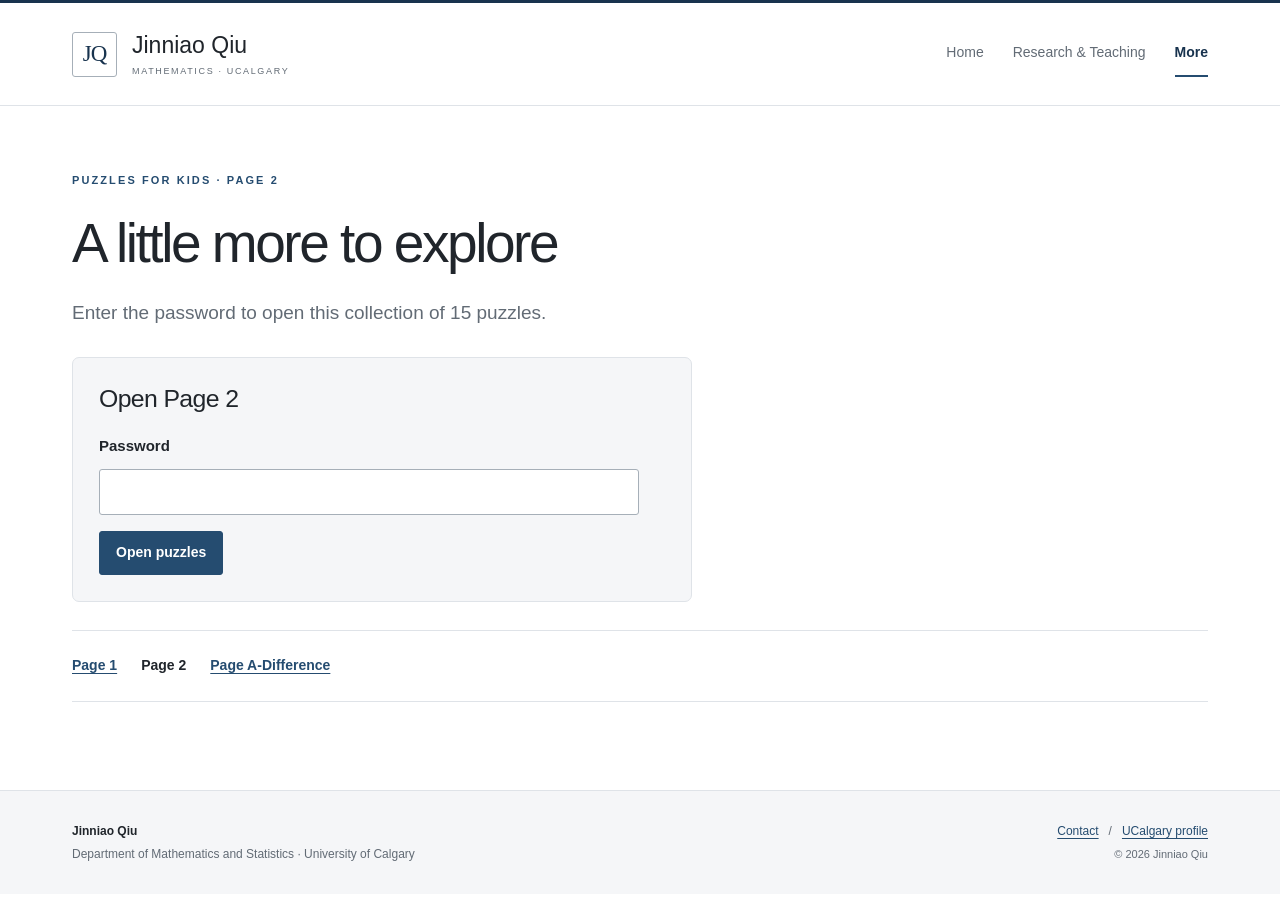
==== puzzles-2.html @ e11f9e31 "Add Page 2 and Page A-Difference" ====
<!DOCTYPE html>
<html lang="en-CA">
<head>
  <meta charset="utf-8">
  <meta name="viewport" content="width=device-width, initial-scale=1">
  <meta name="color-scheme" content="light">
  <meta name="author" content="Jinniao Qiu">
  <meta name="robots" content="noindex, nofollow">
  <meta name="description" content="A password-protected page of Puzzles for Kids.">
  <title>Puzzles for Kids · Page 2 · Jinniao Qiu</title>
  <link rel="icon" href="assets/favicon.svg" type="image/svg+xml">
  <link rel="stylesheet" href="assets/styles.css">
</head>
<body data-page="puzzles-locked">
  <a class="skip-link" href="#main-content">Skip to main content</a>
  <header class="site-header">
    <div class="nav-shell">
      <a class="wordmark" href="index.html" aria-label="Jinniao Qiu, home">
        <span class="monogram" aria-hidden="true">JQ</span>
        <span class="wordmark-text">Jinniao Qiu<small>MATHEMATICS · UCALGARY</small></span>
      </a>
      <button class="menu-toggle" type="button" aria-controls="site-nav" aria-expanded="false" hidden>Menu <span aria-hidden="true">+</span></button>
      <nav id="site-nav" class="site-nav" aria-label="Main navigation">
        <a href="index.html">Home</a>
        <a href="publications.html">Research &amp; Teaching</a>
        <a href="group.html" aria-current="location">More</a>
      </nav>
    </div>
  </header>
  <main id="main-content" class="page-shell content" tabindex="-1">
    <header class="page-heading compact-heading">
      <p class="eyebrow">PUZZLES FOR KIDS · Page 2</p>
      <h1>A little more to explore</h1>
      <p class="page-subtitle">Enter the password to open this collection of 15 puzzles.</p>
    </header>
    <section class="puzzle-lock-panel" aria-labelledby="puzzle-lock-heading">
      <h2 id="puzzle-lock-heading">Open Page 2</h2>
      <form id="puzzle-lock-form" class="puzzle-lock-form" hidden>
        <label for="puzzle-lock-password">Password</label>
        <input id="puzzle-lock-password" name="password" type="password" autocomplete="off" required aria-describedby="puzzle-lock-status" spellcheck="false" autocapitalize="none">
        <button type="submit">Open puzzles</button>
      </form>
      <p id="puzzle-lock-status" class="puzzle-lock-status" role="status" aria-live="polite" aria-atomic="true"></p>
      <noscript><p class="puzzle-lock-notice">JavaScript is needed to unlock this encrypted page. You can read all 15 puzzles on <a href="puzzles.html">Page 1</a> without JavaScript.</p></noscript>
    </section>
    <nav class="puzzle-jump-links puzzle-pagination" aria-label="Puzzle pages">
      <a href="puzzles.html">Page 1</a>
      <span aria-current="page">Page 2</span>
      <a href="puzzles-3.html">Page A-Difference</a>
    </nav>
  </main>
  <footer class="site-footer">
    <div class="footer-shell">
      <p><strong>Jinniao Qiu</strong><br>Department of Mathematics and Statistics · University of Calgary</p>
      <p class="footer-links"><a href="mailto:jinniao.qiu@ucalgary.ca">Contact</a><span aria-hidden="true">/</span><a href="https://profiles.ucalgary.ca/jinniao-qiu">UCalgary profile</a><br><span class="copyright">© 2026 Jinniao Qiu</span></p>
    </div>
  </footer>
  <script id="puzzle-lock-payload" type="application/json">{"version":1,"page":2,"kdf":"PBKDF2-SHA256","iterations":600000,"algorithm":"AES-256-GCM","salt":"Ofj8vfZE0CxnyDIoZTniUA==","iv":"IhXIf/NWMDosRM40","ciphertext":"PQKquOeg5BokxQwNtiiGE4ueKCPQedKrcH8fWUkKXjdzcMgtErSSTnw2kMQGYZMC4nvwJPp5GK+AEf59lv94AdKJlrlly/7KLwynVuDZCq65CyXXcg3IEkqvbmiFRrL+/9zM8oRoyAR5/xLiJJKtS7KwTlCUWFMpKa6QyzGJPAu77TvzL1oTfyK8HexX8OoK/ouB1r3qWfuC07j3puUETOhIEfEs0aZRZi/G9E6gj8C/5kHvDCtvpC5Emv7Cz/6wR2m4Rm71z83cDOx6UknOWsW85U7GAVe3/m4RIVtOwk5egQKsYyLGFSwZc19s8Ay4D46GtcuHIpXoATuvjVcwn/90aNwqokaAb2eaXmns2IhaGALEgwIYS0Q9L11LE1zIEaQe2s8QVOO443Cc7LKxoCoS95nP1Ukjxxl3nwAPDR0a0yNHteBUcanfkmWh2cOm/Uiefg691eTQjZGYU4/+ZnVQmQSiH0xeEoTPZVEBtvjYyKY0h4pkItt5wZr9qYpfx/RNKjiZKgxd/2dR2Imr3UBYwh3D7z6Zood+LQ1vTTsrFSgeZAuhettotBP4s+bQM5Nu54zItDC6JPQVF58Aknsdgd+L1Y4IUR4kMqpYEPbC+x85P82Oq6cOLsrSnd7NjraypvXHHNLM37xu0H3JVr5GKlgjBZOT1RB6WTcGAbq8yVKXf91X5oYCPi+W5k49JK14fCQYsV8a1gDu/baB5FZn97tnnsb50RYZsww4nNictZMzmus67Op7Q7GrlkED8qlRdD8FuJ5UXNh6iPD64q5lJ4DY+/bTajF8HVPOgLI2K3WfT450zq2pNTuGmn+yloVOtBl9dRkpfhfrMmiHgkH+5rWrn4VqEeQkp/N4V6DjzGJAN3U3CQA7lfRylxz7JHLEPQ20b8kCzXLIymJ382vDufnNaLSvKvPsZALveeZoblvNX/kPlPC+/8mNUpetbAUZ9FOX+h+2EmUYZdYKiUg6JHdG81/oDWOH0QXzxS6n1ISam4/PQk0BTYjG+sr9MVNiFWhE3Uh6OtE6W/PEesB+4dISk3mbeSQC5hdVEq81N4sBS6HB8nwoh/wCtW+e6W5W3Sfa6MXsvSr82ggDCT9/A/xnPfHQxdmOPg1eD9plSAGuJ30xKSWrdwEFlzhs3KIjMfOKfM7/nctn3t3vGDeBVQ1r33gdyIJxoyiIwWsijcIin96xhZBDWEDtw1YGYcAFb7nKibvFGKWUxAeByL+d87VU0obhpBNYbpGStQDHs1+oiBFDITU83YEywi5+D7dBB/j5LzHx+2uQT2W/7TnVYCHv6Bw+vlz8qM+QwlowFbAx9PLEweSfrLaM1rIL4DVpIb0TCsSycyvJPQGAQofjoh0SKGHn1ZmTiTw1pnm3OWLAOrzhYmCTm3LsNrOPhhkx2kUpyq9LyyFDP9Qw5a5yP1Gb8HZsUrGd/xin+/NgSZt3oVprpX9sFsbHQ1pbpkrA0b6+zuRyvad+L4cZKBi9Ui/SdDE7GzBllw+D0ZnUMZTbV7SddvulW+09CBrE8f5cUK4Z6dTVQfDhAK3uabbssEA/VUmmeiIRF8RBs6XSc98A5szzl5tRfuqZCnjRmRFO4UpPxlGwyMArX+Q+jx2BPyT8CN+dIBtq4UAqlSmBfqshpEDzWJx4WfNlzpfA+BCDnPUen96SSPNxBGuRQQ+E5ghSgUXnEXtI8TIG0hpR+e003PNduMLIZfQcTbfkbTuq3ur/5prIuvxKH/2ER+/DLEKnxa7KNiHK2mKFiShIPYNXoxy/[base64]/GUNMkB8cgDc6+DFX3d1hdhXhf2Tk9GNNQRt9RhbIZ53AU8ouA+YxybCDk/[base64]/woU8nC/HBHhCKbn0Al/vYcsYUaK3rWEI9kdUJPN+27L4LP+gJr6AiKHnEHE973phzOr4Wnqu3tSfQ200F/SAtQ/q+B0gh/rCtqpmUgdtjJvbyNC02l1Obt8SL6tVEcuA0CR789SZc276fMKsx+bMvPqAroO7b0NLFK32F1p1fBeCgxgpXO89eXVAgdcS6IwLeahcZhGCMmJHn67C/y0V5dwBsQmc1cwFFu55HSsXiH3P6YJbytC5ZDUaj+i/fk3eISXH/YESGcgOmsAySKXeAmzQC7Hxws3LzMus1s/xF71nnxhbp34KN53/9NNuhORAAZwNqXBQvNONRsRURRbLc9J7dg5NTi8XAGsQpKgH/FcYou0sA16DpgPTnLRQ3oYQ4Fb4O1k4O/jiP/[base64]/FKOFEjw8WkMgE+5zxNki2/cS0jglKglI9fqVS7iOPqcGqNxQoBd/f9V5JnylBugYd9LpG5vV4/v1sBptXOn8C+irUdveVE6ry2YHku/gPSJ2HRs1KVToeImFjn7tbRaPoBAXn2ciuNObGcrBjyzRZZ8tvXnv9cXDAK/[base64]/s5U6+U4gPiRq1YQtgIzWTKq4q3VhtkjaIfhDqj2GqsY2/eLmN+81fcYDQlbO2Km/m/ObDQfRamXyR5iIpV7Dm8uEA7R69/03UmrpopAF/aqo3JZrUwhK5fcsQOKZdSRW3cuUXi8hd4ZpE0G+Xjij4xgAXguwpgPeIbL4++wyMCASjrmJ4pM7Rdpk4tmD4vePofTSlZf0TKCjOQN+6cTDtVBdmG2J/yN6N08q/B417v7LR95MQ9Fm1/bUK1pMmmyeKKY2zqxaPKJyHCAQVxP6BmQ7kgUKEnymOHS8AH3J9LalJgR1c7fnLxAClFQFkhqdim+SM0Qxbl2EWBCFWRqbKQpD4N/ytDX9Pid4R6u9vqd5YCXxS2d1hxvHZnqSyxceeyK372rRlnIGTGG+EQjuQ8PdVKi6d2kb4BUaIF54RDYYHZmtRCnM+FpjvmxUpLngpBofFd6487sbdH7v8vKCJLkacb6LgdSRyHlUPBZWuXdNi+F8jl8AnDXGeM0DKE2ed6f5wlp/Nwk1LbipckUIh8JDivnkeK/s4QZtHPfJcmV3Cp2sqojyXdSQKj/Y9vauxClTt4x5GqieP4dYJtXfS1rGQx7PDwAHSXJFyOi1GG8GGyOtUT2doh/4RfDRUPwqQ668wXvdSUrJxwQsSKddBs3Rcbvi9yB2iGrgjMRILZXiamn9883Btu+LfSjc8RQNTrfrhsJFZeWzHu8VU1AuabZXafSnpGkqq6jc9n5vGzEi3wAFkfFF4oZ9alS+Tul9qmSxMXPn3iENLSYZ33vrGMD+qRvBM6NuXoTLPeNT+l1vjX/l7i8JhNxtroh1N5C7XzJR5fSFKaXtgGq1Ls1mW8RrrwQTV5TpTNxxRGGzNoegANHuouyhn3L7zJ4QovEzpokNOjb1Pq70c13XqVU23lP7X6DzDd5+hDK6ysA2cwNuc4/MsuX1PaoaQrhnwWvRtrs5b+FHm5SkUxIuCtnOfT7IlqtuddsIVgk4ufD8ZUhH7ayn+cEwyLLM6ux9GnvILvw/B6CQgcfj9VmfTkkQUd2Psao0T4s53+RMZK1KLoCy7Qg61V4R0wRCIF0w168HF3WvLjg3dZxDsWFYgKOYP8w7GqEcQvTAX3h7x9qx+GdiolmxLB96rZBUOPypPyoSpxgHITMiedrYV7a46/JPHeAkuVSaf4H7fWLeLhnew+D5G3h3kuQLniLVY3SEVH36RwzXFy+fLFUUg0bKXczptKobNU2103aLavU1UFxsaWmQVZZnk7y0gFS+qkxJdsQV93LPNz132cgU6251WbRyZxrst4WOvLDGuWNwBlK120IFtbD2mF/QrNCO3iklJQ3N+DXK6DbmE3WXDU4gWbxrDW3729ApSboTtYaEAf9w2hddgtC/B+gjd2NQerJU6M4LCZRsTatO9lVRyI4mUgs2dCSL8zvqClnVplgH7Hp2w1t9Gb+fcwH6RMk3oDbzSDMJXOch8aWDRYAqyzR0Ut6D2yAZtkFmo+QtJcgS5wqJQuTspHwqojusikZmEMsdcc2fRRwMZ/PSptRWPOIVJ3JNzou5aCMqd7x5S36YQQ/+aIj5mLKqoy25TOEMiPOGQ/g++TEBrZgqKBMNOjsaI/+1/hLNNg53PNJDZqXK9G2/avydKu0H8Hm3gqHuqaLDoCKvDUOJareWTauqGl/TkV+ieqCS3dCjDU0OtBIavkdN5sH9zjpsjfwnOlWOmDCP+DMQBZykCbB2puAzljyCvV/K72+bSfhfZlnXumlJ9cK9ru3yVMthrlrw06zU8j1vNr2dAzp6nM58N3tN+hNnmu47E5M7NAja8QP1X5onyREnNuWjGjXUKE7DYaNb2m+ZHjFouXx23eU7STZUd5ZsEpaInhHcVFL354Uqrv17W/h8AGSB4bTtIgUMXjbL7SEDZ67WoIJFmWfJGhkIx0YMzTLb6V/z0nfr9FKYotfpWz64fHHqzcDVPI/73XP1N5qGZJNx78OpucAqXo0sy+cPooAAWrrGMYbnUBuukNpKWCa9thUX1l1JeuU2L/u8ywF4LEUdX2vvr7VTTVfFjoF+PIb8Qxg9oq+BtZqJzSmScW5J9eXJNKWBpmbPp0pf2zhoMVOzdHePiv55TOfCGRGJn+1/5PmgiVrEZVveM1JHqc45IkYhjz62RZYDd9W1f0fWCza+uD/ebVCrPzhd2xC9oY3ixjQeDs8RVsjKYeHy7HGpWbgIyLJp1QWGJJcgc5rWDHUESIOemRXx1lD2Or1DGkyjVAcwfUoKoyRYo8axkkwOZhUFIHpAaZ+6/gCSTvN32Fb/QG3aEYkr0CHtQMDTkV22EMOo4sdFevO4UjaZboUPhQrZPd49WCJ/lcLoOLbIxvNSC1qnajXjBhJwr+ghEEH7sxHVght3Dk2F6qfndivUWR7iHGfHjjpp3qBsu5+JfBHSECtDz/tomjny4U8DvRvUrC7F0tLGfe0hUATfEFcElkZIO57vFSFXHzcwhJb804O+LgnqDexYddDoiKqExD81xqBNE0/PTyNzszEuJw/4QFbe3ofL9RX5bOGrM8ATh2sJJpWp8kuYhFO0MHNO+ty98p/WftJqgjkTyy0O4d56xyK2WoGczOm/rAobcqy7dhW9KPP8lWQO3eTUGWRPI2wTIYfco3sOZKtQh9EDSpvYNmlUhxIBM8KkcoM7RMIrjmW33BBnnpVgPQRqKO/[base64]/XNj+w8PJXoGYUXI25gMDV7lpKs1AA7SopjIqqpUVtLISOwRNPDfL2xOKWtSL3e8yb5QuSBaM4lDRowFlMEmQYgmVbiEFWKuDPfRHTYDWr3GF94C8562byJ2WBSfNmzA/wpRQ/fOz4ckLrJo1OIWyjM9l0tDrjDZaLNDWoQbDgDCUpzTBVQWmQz7OYP+3WEai+pOtmp0JOhdsUNPtE5d/sI1kDtwHjQRLqOy1H8qi2Rg1d+ND3vCF4osDdSNPh4LT/BmiTzbs7v/WmkOfp5TRaiZa8sd7phkJt1+1Gj3oH4LfVBH1mznyto4HiKfsWCbESvQ6Pefo+3wFx9ZY8m3XQGSzCbKQKwTEKxVH5XIHdtZTMBIdr2Zgp56kf6n9bd/2p+31nIoZYkjGzju+popfboPIdrXRO7Fx5W51MkTE/Xym76g/ij63PfS4kB0WhA/5h6Gt/eujNhKNTscSNVmE3Vmhr9B3c5Z+N0Qqcf8QS/kBzl4UgxXscPbBPe2yIMiPckUpCdwx+SzdmHDnTxPl/7fS2UFgZXS+Gu1TJXhnXQr4XML69IFSQQ865+SpsFIHbbEY4s+lHPW7owvSDGudjdyaIVBag/3JWe0rrwJonMlAmItJf32ZFeDhx3WLNqz0W/kzSQFXbQYheiADdtrHm8TycT6IUyeLzVT7tK6OCYrKD+/SZNNbK1fcWF1jgo5U8TZsDljZjAaTOTlIBW2vzwWgJ5tJpWR9rGKRNoYZFK9wY86xuSsiiJIj9FVWprmmHkMyrzWSnvZ90DKVDzk/v6zZwcDJb5U9FTlNMzSiXQTlxsnOQyUUA1d8W8fuhbMWDeOWjfj8gF9OIDdgV9thxtkgMdpPV5nkNbEu0kUPk4FoK19aZsgZEG2OJhJNVvV4mV5n1eFFCsTc3hoga3ULpETrcHt74dDJ59/6UWqcqDMKOi8ON21IN4hUY2+faNwn32JtUCyHKuTwDt3BMUZhzqgbmkgiKgxHy2FEm+mA02IPtlnuF7wYnVBOLsVWXG9LqzqnAfxmtOFmUiqFkl5++/QjU47JbU6nqdU4UXePtDvhdAFGtnA10UNsWTjvtH2SUb37zmj+XxBcZQlVEHpEakyqaWi76wHFT68qCIdzAYNB7frvz4JzdpmsyjGdl52jHtUNs8l/nrcTNL7Rt6ZphxZQq7b2zVCniUl5qmA305CmN6tsl78I6eerj7E+yqbowXWYrTNVcnVuEp7KQSOzLmJCzMQ2kFznI0srxaPEcjqZu4eEf/Cie+OPAnmvq0HhUYR2H0JAMQhgjOmrIDvGkQ1e5x+oJe3qmR8eGXJHqZwQy4zQu0aondG/y1YwDrg+/VDWNXHZ8kWiLRJndfsmpwJQg9ghZDlwjOEoVUHI04Qkh9ovRc+BKvRK5xqpzwEjqcoXuibc3PczZM+i2YKDdqyXx2fekPAPBWeZQjslh++raqOCWyuBfXB6oG49b9pL0YkW57EmM0YttoMpFu8FV830zfPEzx9KM3OAKgXZzb5VRCmKDF6iOJbr7xpWyFzt/NXCTrAemJKtKDz/d598zmmYWjfQgffkKUoBMqdDwHabDiIZOD5R3Yjm9mYViSdUGHS9PW55/jQAfLpmE7BPjaWA9j0mOJjexhXrB6rjWXQYKrB1tcuKRCDEyyZlpoO9nqYBPyVnmT+rsgZOlBzKf+FRoHAF10Ka70cO6VB1I88Ds9HJZbSSUdn3z8+arWUx5DKTbiNb/rTRZLaWCbdDz3l5qh/7boofyHMdoI/OV0UAw/MgELXJzmuGNFMgi8Jan8OqMKSZSQ0Fytwg/LJCkIDnP3aWRLrMxJAyaVydbpciLVHhvY+Bxaee2y4rH71L4skc4ejLJLZFYPUNb9AHcT1bOESzoUF/[base64]/arDsY896Ez6Z5UHx1l8PltEQUgL8a60QfNjcjIUO/2gHHtjeneaMVe6bMPBS1bDMFIQRlFpcNy9X019oTPkXeG3OGkQhKVfzNkllMZaVrErQ8+eTC1OWMDkkITAg45o0gVie/3KDnxwC0v/QWziTXBqlP+RmFrD57xN3UG5/Q8hBGQ+y7+fTz3ArYnnE4cX5Pl0YgBLL4bwS3WOfsJ9kILAyVGbpyGSoVrdBD6gZRKk7T/VEIXBj3NrHKFJuJsyKbsEhQLjDFrjoNDc2n46liditXVT06iviMCPtAPJIoVfWAkSkhHvzTgR7FzwKUZfaqSGZ6CIJCM2Uomkmot5SZNdRThS4Y/LxUNtiXIkAFECBy5QumT+TTUG9vvWCnKr+p7Ol9paOMFsuqOovM5B6psJEfQ6Cw2m695hRkjheXG//KvKVkA/J+wbxkMLmAh6nTMLpjrOeEa13I+Pm3E4g2L4AA5i1uzVMgzz+GCRRAfW72x+Q3WSoTapNYrMt1pOARvJSVWeirNjQ+oxQ0oGZ4iVHkwXBZoDF+KXaCCVCkNF+9dyNHSUylYnV9NRQPyNFpCKrpE3kihS/05MAe8lssD9QioBIwD44VUmBdo/h3CXvcV9mkB5C3eriXzNii3DoXo5irXPFm8wcR0PJqEg9lzdxBOxx9uvymFoOSjhiw7cj5S5i5w9pksHqx2lgr/4ocRGBGjXgYOH64kuONUpX2muMGZFc6GWAkNsLCebQHQ9tVcLvDGlGw47NQ9Eftna9+Pf9GfVrz8Pltxa54Uevs55Ld7cigTEPg0VN3mefUt1Ouq2j4EMsCNvt7kVVKUkn0lp61zg2ZXqcgBSLXg812REbtovT2NyDfJNtBVDHkWcOezm/mCU8IOIGm5ugzjL9fMAhwbyZ9ZYiWNj/uHy29G+NMaJOWVHQkLBEnpH8jQGVR+OQ9F7zIwyCbzX7W/jJaEssdSQNuXog36DoldZs0UrgAK38gnPZ5eh5LK+++Rx9cNWhnBI2fOHzx2fmdDltMXwTO2yLInJzT39zW7vy0s/T1aUnPYdPXtRx9WY6Wcw5PKAsguvUkcktBqBN9kuuxguz52YCSMEm2TSgJAjJh4eYb4FLjzpoEOiewWU7fZQ4l48+RwXf6nMf22w/kmwcNOgzAz866/TMFehvpmTHDLwTNxSoNSdmVuTdVdqcHkQmTnlTaI8FxDBa6rqTeMR0ckjyrqgg4zTDdRRVGyHHICGUSZbVmZicw79TKO7AeoStCrcpneLKEmFfgeWqz0M26IUi/Z7ccB01d+haVkfP/7hO5wtkR1D0Yw+WDBTTk0gemAkqIP9IC6SJX6DV+Qyov7iNT+HtR/6/MUBZYjy97c8nulzCx6mkUgwdpGg56rbbYnKIt9bqK8JgrANfc0pC+iYyWAhGTSSTcIewlNGnTke+9AmDFGbvVnryO904bH7MwrYGv9xH9+ZPHkF0hAWs2GCmfE859KBnBX7zmfWaR5W00hu1kD+O2cbL4qr/7giRcbBakqDhaNfFXVZEI+h2EhqhxJJhP7hUsy2mOHPPuVnwzxQc0zODcWLpBK6omiQs+27nBeoHuFSwUWvdVpBL56QdO+DO8EKIcBaQ0+hYCMq5Bigwa3QyUxldW526t6vYJ1Q5Op+BKZax51FGJGlLQQdHioniAtW2Md07o0e9a2R3nffKSt2w/K75k7mUCkNuxXCu4L2P0AEn2KpamY9+F1tAKJI3dI0hAft2oaN41z22JAgctkGsTEROA6wKaye7qNhGnLN87RxNPB9DtqH9Nl1VzoMpIUyLtmrxvKbnaf8Ug8LBXMtid6T8n2Ngia02kGSpso1ctlTSZND2PMlc2B6al2rxjs1MddGJbBNeDIAZMM/QagzgePBTiU10vSMwe7bRzQ6AqwU2Gt6pZDxoo6UKP68ZY9G1Jt8q2zUlawTPrW/7huR13g4GEZ2BQXGBvK29TE16lvpYCQzBSxq3q87zWmSTgzj4buMVi49XTJA4mc0it1VPycUDx3hNkWZhHQl7NxvaVSHuw8UY1PG5r+qgaLefXnVo21YYG5kmU8EFPkKNTMQGAbXNfOUVuiq9QL2h2ExUdQCMi6EPFPgjuCj1/[base64]/+HUVG8vdVhqj+ly1esxgUY8bzk0c+l+0k9aTx44aKJK9GNIfl0TGquoLSiSaN47ynkK2X4gx3akD8SklhR0Rj5oU7hanIPWZJsFMYGmdgA7mJQtshEma4kJjsHsP+B+LbDouNZSZVBV73OgzvCNUYBfkgsUBre8YEteLmL/4ON1QoZzn6LwcGTedh8oc3t4ExvbTcH0BfD6jffqDQ3mcFUETAAWxKWke3HqXlRRD2lceDvZ1R8ZdJK8cMD5tQBxW/8gPn6rjrNPnl+AqOLdvutdFdcZKgKNZtrrCJXHl+CG0ckX0ssH3QysRhK2zMDkPAOIxhKx4ksjtg6Gu3G6UXIAIdWVvlKUnS4/lg9Sc/wCG3G2PYeVEudRWgHb4NsTws/FWzqjOQMGjjih1jw2OVyjxFrv3ktgppNXKRPAhiVnrjIdgg5a3jz+3cj+DDrYdM7ZUfQzPxKoRbAcILgVAU30zK2qOBpB/9Ai/4CXRPaSJEph/HuBoycpSEdBuIfyIwHkyl/qZ13lcWCPAR6i0O2y7Qe69kMrMGvz/GtFTCKNpBLy1Mqvv2u5BkGJTC8YXsukiAOr+Yt8ITiFlVM5F1yRItGsj91dC6FLr/LutWInwFxQhFYrKSxJT4a0oQxTF8LysnFuQ/LAsZ2Nm0xyevYCGRnIucnfmhVuRv3Eepd+2GoMQPDeib6ScmBEX2rcOuQUl1PL7w759+43zKLS+XjHesOqgS6VndmBw8pQNaPc/cM+xxat7O4GyF/dhN52GiuHns8A6cxTdRiDSQoayIW/hoLYAWvMj/zlPfiSODXpVF9do/FY9K9CJevGwS/V3g/8cuTewaK6iWHU51c/KQN93gbqm+HhCzwHttJ0F/KDEvhIm4g8QNi+0/ry4cXrGOjPEDoPNhPBT89nLcScQTR2i7Ic1cmAZbb3Reb9AYNgbAqcKJeDEy+Ao7pgU/NjBWVLzpUYf0/kP1opM7tFQdMPSJF/YQkVhCsnMqBk/cpjH08PNKkAGmJjMr5kvjcHUkW0AaQnpcEunQCGR0916RLYBuOITRF+9CAII6RbhPFushIu900YJVootR5OCIzg6xV9PN2mVmW/B0J9t7iW/+6StWLqLPY4HdjhMRD2ABUVPty+1Ubc+MRpZZuqQstlVD/4/xSWUTDYl+190cTzyc1XPm0DL92sBy1cdOOjC3YSBnr3PVGtS5+yMlsMsgCb9pVZN9jBaAJ/w7sghJE7SuNHDGqhPWMbYMxwvKQdpwYA2oty2665PdAABgmPNZAG2UmsEiYzzL+TEXyzdNo+G+RxebiMNsRdMr7+YiGqa8MxnMvsApTuKU4AhDIuHpgTXUXdbCh0IbAKp+YKRFMUonoJq0n9XW/TjLKTNHIVX23o2CYcAwhHemcIwrTQzlWsXAie3EsPu/3qclhYKeX3fzoVpVfQiBJ+gRV07Ln50HYkAgVkD740d8glNyEssgDG6ZME6x5pKhzhU6duwpwAv4FpYGVpNs5No3xkKxe8GcCsrkRnxfWrGr33Rxwp2pullD5JQeMKXNPWiRkkF5265WR/x/G6+kMhs0PGoFJc8LNpAgfQghwqgLNmZZBFc6AMrSQH/A16b86Y2aJldEUpuoOTg8GZ27iSoLsowu5z8e2hejr/ow8IE1btB7oQiK/kRqTCxguSLjQeladKq4cqA2HvDYDcaBKE0Ep0XJNuPYfToOX8UEj8bURjyAuaPMOA+SirGLpdb6hRPsKIXd9XOPV2JNejsHJZx/iaZ/qlNIWT7aToSMGuQeR+KMP7/oVHfOqIy/GgR65EDJ2OycDsGMXQ0RhRjLAFXeQyVXEAiUg+d+DDsOMexIZjzK91Oxa80w2qSEVLYBuLRIqBtUBSVLFQEnsc2bnvtDBUJDn97RxEAtIX6RIq+KnJrXhSNMKhZhUU5eH+aSPmYrMc8eONH1y5Wx2xBnnNEgl/gnZAu1aKRmxm7DoWUzLUFoEPwK/3qD8ciUAJLp6aFEnJjvT7TmzjaSLdwBhxRILFeaDKDHEg+yrH9jaqbn9/nvnFUWvW35VxUGG/YDmGJ7dRs7nrfKqYVb6m/ijEPVH7ZeaPUnG94AZZpxmvVimi1w5L6YsZ0wUSeksW7FjfKHzmmDgeXseFw6rwxfQE8me0BBFWc/KOlxXtvxA01tJo9dmEIErVKwuy2PNb1fOR+IHHSORinYPivcibTi0cFC7+OorPNTUTHQZhjHJ9Fd1EY97JRDRKh6BK5VerZGI2pb15KrP9PMHB/7JdLYYodl6N9YFPNB/8EMNy//wCMZSDA58bFXF7m5uezUqXJye1aJQR6I9xZX2me+R4PRXhX3HF3VI+PBXf/ajwlSBpc2/uTzYB6wJTR4oIaYdgxMcBpCNbOs9f4A4rbwV3MP7CXLS6cuwBu4F46zy291J6Gna9XUskcepkuyJlXsyAvabsYwOjbGe7EaJSdkWp066CAJg3j82msq+RRixoyKENcP4i3RtvlE3S09JpqxYhPvwE8dL8pkb2r/ixCljtBa5Lh/IeIpgegSZuSneS4gj2+egzw8DNBdRPDf+jP9rZZGZCCdipYJ3DfMV3NtaiWJP++GwDHBskBB+fpiqKQcFHJ/keqOhvSIeITiTPdN9hBxkqPYmcTTKDv8W0s9ayj9pLLkyltjKEpO9Tvg2sxVoviBjKgqk7EmPUGNVdGUpHbGDzsf5ErMbodxDBYooFXmntwi70iX0GRA3BtMwtaTc83zBl1r2xwN/bZ2dbkuqPxBOUA7bcVf0EWYEQZp3U7FD2XLgBSVY+Cxd1VkBxD/rpRNrrl8G0xgyCFpJ9ACgZElOqhm6RGcziGOj+iKURXsXdvZhNnPZwMhRsHTqMYnf0TwV7+brVHKCwcMo5bGnRXz6q4cfDqQ81kvLAx++miPnxr88yyw/V41RZTVLKBpO/5Ghkkuv6PfENAmNatXZKJkrC1MbP/eiNwoxTOd816UNmXQWgMYdIMX9G9i8gtdgVYjvbgsgFptV4Nki3NhyNye48Hi6xJet7UIvUHx7DGK/t9YrO3+3lRieN4gAUnkI6wCgiJJ1qbSIgOpYW9lUtE7enDognUS9I9NzUB7YuGwOzfj2dEZTiP+YVXSPmk+RXbumppTojEneBZI6ralyHtaKQ3q60/NOsFOSOtMiSlQfDq5jE3L7NyCUchEjN//+i337havUHwsFhMKPGsbofYgcqNuiKnYkMPWQot3/8IrSwZA570ec3hFLxyLURxGfUEaYdn71dqQO6Vi+BBxtihu6GNPqOlYfFBXaLFk5d7RLgJWtTLxAjyLQ2IJzun0QgeCrwt2rnOy1FMAK6kdyXSwINGQWH1cx/EY7+3z3et4QC+qT+0mkqe50hv6TqtHW4UxXp5pdgaU5CO9x76avbfnyQiGjooRcvIlLa4aTAJLXoL5w6exVI07KOtZXPJ2PCFAZBamPwlTYg7i8jFMsj6LS0nW+ijZ0zCI1qj5mOyGZvr8WjF/ifsYUj88WhCwuJflNFtqaCxiKGMz+QIGb78uXDFcj45Tadxwe8GUTSo5+4FpNgfg7WiMeI8APQKgmP7ABK6RF6w7hCBzTxnXPMUuKGOA2pK+I5fn/Ir9rnvvPUAhrAD5bght9XVH0K9/[base64]/vimBFO/j1BxdY4fkBKWq0W4CNd5BXcX1PB2t7v8046Fvu5JWUIVU9L2XIEWNvZAc9ey7fpNKGo/1V1uCRi+4REmr45vedizyn1oLx0KXO51JaljWC6XsUMop/+r+G61RKFK6z76Ak8aCHI/eK0j5JqyibMjvUnMOErK3UciUWtEjSORbspJtvDNgX+DZVYNj5yg9UXYoA9uuYKs+ZkglwMwnvjMsUILJ0xkxhwWaXlWsiuXYVeISGDbDubmMqf/hTuUAhH45nrW2Dh9E6BdZ+3a0WrhT+ihfIT0NxKkHzvmWthbzEv4vJxV+5aqrY/ZKC6pB81Ub2TChuWgS+DDuJNVsxm9ekeDMjnJCgsy5gvaCXC2FUjHeMUZ2HePLkitW12yZt3KuNWY2T6Szm7dLFAlE11zqc9kEwFuqXvDoI5PQqnFHkSxeks9iT8JSndyq6NShF0Fqh50U1cGwoT6MnKikrvjR2HIKbqgZZAQEJea6TPgSiqiG/LjQb9EcYmB3am7djX1wz+TKIEDZvAi8DePZtpVC4brUp6j5R6DVtwY/4Lx1tGPr/rjxg0wF/EOrFAT/[base64]/+SI/Vvj9b25FFCx8bEH7Pc+cv6i5B8rCTAPF4nqwj2ZN3YlOmfUfkz4H5fhTt79ih1uShHxZ8ktFGp/OFEQoZIKAnL8hl7C/5mrVWMThITRpeH+OOYo7JisV130gig8rY61oanpn6jhJ4hQes6dvbxkGTG8/A2IolLuPMf5CTndmfHdrBYgIsH5YsmMUTRxOUb1Bdk7ehfHVztjy3/F+CfEW8iVypoQprmXo/LTz/GpKppL+0JIRChnjVz5lSR5b3+BlA7/r0oOHFGZAlHTfqorSx6uosKqzQ3fdBmpLFf6MrqiF4705zcjclWicSdKR/cD2rYbmnhrV8TtIA4ra0H8knUuwTkx/MIGhH5G1UD/S5wSLQiRKlFBrqMgRHPL1Vj94UFo7nN2LFf/OshWRr5E3ux1cohQ9jBFbM0sAa5FCUuOn8gAiNkj76AESDaX+SVeU86fM3klb4h/TzMTIDjwnkWDzSuzJgMKGE8UPRlcHx6V5nMjkC45tho0zy7Zkunh9w0vcYkWXp0RWzHOLka8gzeTFEmYHkhkhbFhnASyC1wgLBChodwrG9gHil7McHdq8T2UZc7zGcEOrxAOJj2QUNW42tI+4Vej47x5uC8HER09ZFpF8QNsB9p1hcGRVvY9CfATmmskmF7/mW/ZaDKjC4giuutmSIarMnAYWtdMv4JYPe8NdA6cLblaKpD20ASBD3Hmbx8yYaFRLl8ya648lj9NqycMJ9WShSAaabc3X0lDZ0GoXr33+0x/OkcxDuIOFWyQri+8NBhf1DthSD+EnFQN/EsUXKdNy9FbTz2eKySOsOd2zsRRIfdfArZ7XfcPOzEO4W/R4AY/uMfLTtQc7pxzCjWux6OM5d8G3z6ruD7oSGqUWUdM9IRKlul4m1nTg94frCmS23/KZDd3UgA0F2/ioNVOx5ERRxvhX/22WsLS3aBybJs/34OAOZp9AlsFjHXLEjRklEHiVwwec8MQSMdMIyvnOmxlmsr0Kf1pV1adutKVWP+3U4XhahyqyJvyLtWbBX1Jgxz6lezMcK3EvcxLwxANZO1gFj4w4ewCm03NkhqDDyrH01JIi0QL9VqyNjWonrdmOi4XzHYw45ws5/s7n6+Lky11480jpK+Jxku2S29KZCbMkoCNylp52uAodrTuGyYCu8RK07psL/AjmEzSTW8WJc+zifPpC7X2y8UlyvA9QZvRUcvVzlejU1JIgd8ruYcVpw6xLz9Y6IeRWenMVJcbKysP+4EJ4D+EbQsZ24gG2+RD1BY7D8HK/yNcoOLE0mKqfyReYvFi13h31jsG655V7KY0YuwntIzYDoKFiNhWfFEQ2QHaGm6AkPpAFH3yoQIokLLWOZ/rF1YURF8Oks6n4s9hmFQGeGuRnj8NjvN+BZ6xuQoiWK+voMHUotQ3iL7OKiYVGduAZkAXizwOvCC+99d95XOWTMzMMDYEpD5ITdbBqjuS51oAbtRpS56yx0hosErOi67dJyZw6/i+U5RFh0LYtkv5HMu3HMiMxXVgjTh9rYI9HZsWdnUzKYz2UsacRXH6xuN1+Qe5aJvzVDbkOtYz4uKjYOBzNPoxDwFICcfMw1n8noxkeNRRr/[base64]/d4IMnnZ1BxB9voqeQFHlxyes6HLKFeh6RqZZieT7323T8pGwLU/pH6ncwL7A63kyeXgVOLGBdSTgHRZEQhcI8k3RMc+UXmxlsjFygjWPoCCezoEdadManr1vk1+rzXmQ69XeGFDXXvYU55MFYQ1q5YMYVuKsIjLEcWjHJunNYuQ26f8E/J3kjez7jYHAkYPLwXj4EouNo73HBLQg0iJD7dMXvFryKLvm4Q2HEdaCoqBuUdn8QagELy3K1G4XAwCTk5Zs2NGYG2wi3wDi88F4u0khz+1F984ydqVkI8YWC98twmADNIYjV/ctfuMRHh/Bdl4frdvybRDfiSpcU64oBQij0rkAv7lGPOUrMqgMrOFSflcCoPA2tNrS8Az7RExHF52k5wMAzoCAVmXPWfAdRIY7SOweMhtreuNZxKaSiX8vbBAW9N0Si1DPjTnKSJsnbDBmdVDyKSoqaoz6EqUHkWhNqvHun/ljrs/1K41TjROLqJEdBlZ/uCZDvjcXtZP8qMpVu6gEm0ne+OVe2evq74c9mO2LcwwbYlHuXAoiah+Hs5ersgFCBCLTEupLIo7/1KS42BXuJsA5fstNs4wI/AHihxC1bxZNcZIJadMdDEYcJIyqZdm8RaATCGW6AVJSiqa+jU3mrFkKIuQEh1+hrDwthynKs/a+6FqL2svoLiOPPtc4UqL816b932XCpjmnAj0KPI6+L20pza1pKkR3lI4hd7tLNOiorfyEegN4esNhOAbdoaqi5LSPJ76Dq89Zs7l4G77p2to2W0ak/uvZVY07LCDtpnWUCFx8tXBSAV4cSbBSExt1KUuq1YVPnb8taOvFzzS/[base64]/Mg8hKqdRUiLH+NOzU7STOUFlnhNxJeYJDqo6QyRGZ5b6lmuwrIzT3vTVm22Ia5CjYB8Dd5XMqMIKc6mmFMvpMXYSRQMnwvZqHImPegTN+UFrabUAqh4Th383jmB9PgdusN4wvVRN194o0IzcqQJpInXKCe2hjx4fDm4T+L/JcfUpZoNxJnVMTw7qhMaREhD2/WZ/FT5pzHUnOM9gIqw0roPLJsehw2kwpUROId9bPCLB7zYODI+V9csRCi6XH9nfRHtvCJqZHCnyUGpEzSOR7eQs/qSb+qe1Id1ihTMhIBUvRyWQiS0RGD7tXzIcC6Tr0zZWb1dNL383w+vlfIcuMXb8pd4juw4meFBEscKBu5Hl76NQe0H/Ir7rqHkKz0hEyxXOCuF7l1S7eADNz4yvfxr8WmQrxppa7z8agA9/pXiWS/xNkSVWFzuOIQtYvmj0UFU4Z9lL4tiz7sEhVvwU29Pb4gh754nfubYCPKCVYyBXP/p5e3SlWU4k3kuWPn8vaZa3AI1i8dqb+DPJ/[base64]/P81+lxAdKhWlOJXGL+0i/hkPGfxgWEfSmvCGT2KNn9Q6I7qyeSGKd7DgG/kTHbIIgshrBavPzg5whv1L0tiFtP1vCIQJwCVMomH5pmQQD2z0hViz1J5yRiZYSypkF9UU42mYJCvrfBflPanzCTAvnor/pRA8CFxfVUR2xQYTHXKjc4TdT/IUfBk64G5dOep3Z0XgWKkwwbbV2Z3NdM7/HviLc98Ozb9CgeAY6S7Z5qGJAr0qsilHdHuwmFru3Nwexd9vjG3pkxwKJz/1ILPl06R2vBxSczQQaxcOgL1nIfB/Zj2y4NpEohrnMZquA6ADtup6re+JVP2rP1J/n8XHBqVgXvbxS2W574oYhnnC3/NH57NElupj3CNCdGZYzTIbcvugZWxJApLFyC7Zd95h+K784wGYMReB3vLmnVq3585WBhinZFvZgDBi1gqjS1C+hnWhyU+NPIPJFggttnso5PGJk7umav/YnksVlUFJMYia/C3hBItBYVOFwIN69JBdo3kQn2hR5G7mdguVi//ynoPu9oGOSUlU+/jXLwoQ7E6PU9EVOWft/wSsHvqQIuRza7o7l/MkxGp4/4/P+10V3IzDT9dF/gfnjFGjv6lRdf67yp/NM2+MlNwCdLF7zbg3mYA5/vDqkQj3ZLQ6USCw0m36AiHqP+QTowCy4fzVDIPChEnB6DsmYap0mVMXdi+cBQKFwclS/Q+oW+QpzO0AxwQOFNlhIIDL4Hn9lrDefOCiBf4027yBiK/njUKCAcGD3sFHOBPvU2cI02QYKzxBsXTA6uvwrJyAVaU0NrfKelOTwaXDka6B00X7GDKXCoHVo0RY+P4/akSf5V4dEwpJ+0Jqn+V8HAVGjjaN0R4FnHkla1G7kjvx8XCcFw+/H9bV2wepf/ijsa4kNi7C8D5gd/[base64]/FwGc6H14pnX8Grh7o/FchRiH+/gmBlvDiKl0NElOlt+/ZT8IoRaV+o8/ey/aPeuDrSP1KlcdnkiGbpZvhwEeWRseeqhnTaKSW0Ua+E8vfzPK893AuGFrHvMN1vtggdAyjCABuJ6bChjDc9sR95QGSdHPgTjGPKh5etV9l3gVABtzhWeNz/cZxXmYcXSs7uA0TnmKDri8S/LTTXgQYoQyXlhfL7QEMClVqV8qNMhU1EcDzVeAZFJm1xVIFB968q8HScI/DBf9QRQBz/j8NoMmn0K1sfkZJadD/nuTUwVsz8g6G0vfC8aWVqp8yTXfziy8PQ8+vkv0jm4LEuD6CioE6K/30kNpTRylU/enJmLdcz3W5K6xxaX5yhg2Y1LT1VF9A3fsESWckpX6ROnJfwYfpcxv3/u7Qqv0g57NzOMmBFpUl8PwHmcrHk4irCUMbvISs/UXKdzqIem/8u7eWD3bfxlaS4dWBKqLUi1WTifuhCuutAAJz51cQxL3TttgdJ42ptOYHKNf/6aiKnv/[base64]/OZS+wknrMVVi7vXup6jsg+pCFBghZSaDvs6m1sy/3iUtBKzcZrX7DRuC7QCLVLsj5k+ElQaohBMKWWoFCi675WD57iTMQl2Zhypme2a6hodc6YDHkYdovqb8XT0YxY88/vXEFB3Unk6RJ3+MHr0oGKC0s26HaAbJbzZtL67kvc/7ZI6RxKDaDzlXEp4nSfvA2lQxOcmOfAFh/vJ9MhqdCDFOq2q1Bq6TyrgaFh70fYnJ6hThkdPFmSxzJLuzIUZIpdFQt3zb0dMQU8fVN77VIEROYSmDDpj6R+nyDBVvj/2/eXc3HHidBEMdYJZPRPqzFxfAlia36EEz4Q3Je7Gewc/ndyVa3eJH1WLWlHLaLXAAMF0pJu/NfiHaoQqIDpk1KO21EOKP6Q4358kz/5R6OmQ6kds6UBP+N82BQsKz24tnaaNJvQw7TLL6fvYWhevRbwVfsTJ49aIpL7sVWBNn27A2Gp/BbDJtDW2Pk8wUdvIZRIMN2l5PlvRHM/fNMAch98lJwarvLCqhKmmPMK24PohO7a8ZYeyy+c7Nf1siWDMDRfTRVtUhFFGpguns2nIH9WQt4ocsBldQ4f4mgU9gSDND4gZ2PKljTao7o6HzaFwpbcxcm0zT2duCemZUK9tztvf089R0qkprx+4iPzkr3BHMQNcKGVKinqxaDPF/Ge7M74XQBomj+YUhesjmJT9UCnOsEeZTdQMKQ7Tp5TWvIGP7x1epDRWg8pZoOLRb6wn+19B2uv6QV0nVagpA1HOK6WRXtQgqvB9EQRmhDHZftlA9iWl5iNjKKzILyWBS3CnmhMWefGy8QQTEjJY+bcFCWlwYG2ccywo6pDPryrEC/ofsNVVes+XRIZdY7j0U96XCctvAvUSfMesrhy46lCPWPYdsKJiKkKz/PHO7WOqoCXH3nDp+WHjysE5EjHA1UaS67OM7TWnuMVI/K4O2TyUa4fkEQ9jwj87+lOI7DRXbgI8lh4V0jV0bPaNg6Av5NxtfRfrKeST95/4jlPAltji/eNzq7IMMNWSvi3QuZkH2LZBG9YdV/D7KrlMHFtKyI+gQjnUARP/grbR2NNuv7ltAPY+yc5tsuJ/zSdfvouWK3MllWVG1FAsCEi6u2uwSBeJpcAX5G0zOk0RYTBsECJGOTljCiqvzSwo4pRdnS2OgB6UnvV9LquFggEdJev0TrdIFMvi7D0r/[base64]/y7iXOzaBRrhg45FkpDE+68nOGEVNKI/ErCIWzxG4igKNBaFjm0X6gdKE9Ckpph2ll6VC9Som/Ta5AC5MdqbWNGu1kfoEQNdqAjEXFHorG8i/KCFomaK4YssTdPBGzZSfLImQadOChRA2MrSsRBWrpQEMv4rBv6l/rP6s5nJnEnabBV1Sod2kHutxJynmqyf00XB02WyEF3PNiX6HYZph7u6ycevud/YuA7YxgV1jmdHFRko4YuXuw7pAZ1riZkFZQpxWrOxQ76FSSbHJZ7VMDqCj+rn3Wx1RxRRqw89YzQir1xeY/80FlRjoMRc5gaOIH4/BdeOP/tPfVKTdrwlND4Yuhv03+aYpGfXcmwGiMsrdV4HFoiSnWk6mCCzIPWefEHISxwuZs8VYFn4HKAgjb34Y09uxPk/LrtZbxbGwJEScw3ooAsCyMKfHsfqFuBLU+3LWexCmBcXDtl1XvsoBMFaLkzwFjzqB8G+PyJofjCRTWbxmVXpgiGrhrmz/TzcpFobNqlorJ5D/En/M85rbeHhU6tmlCRGEozdIhn+wERAOmh703hYV7JYimlheQE/leUwYMJUy8NfDKrNcmwdaDyQR+ZDIPv6d3bBK8ddrLQixIfXPKyJVqKTvNd8MgRoX0pWBVtMhawaoApMIvSlVf8iLZtWktfdf4CXmEQdaqZcjn9tw/9+cHVxfmRg23WQbWBr9qVx9Rn/hivj6rYb3zfbCeOsFbrKrSk1EcFdSrEEKQUfTqk6RdLVyZSVSrY58IsKXXVz+EGr8O5XPWLbrdp5ROm/UkyJQEr+/[base64]/ubwkiaYa9mJSWCbQLJA2EHGsBQtu5xdrYjE9TAaOKrF8OUAGRrb8RKN2XRSWouXVf/y6sinx1DVlgSFkU8lJvLQLiwM2gXGITCfoTlQpfjt4vjQ/wXmp6cUwUJBcU3gi1SIh7mlwaTOiP8pQFIPjuajE+N4L0s1cHtw1fMB8MYmM2NLd2AXg0vmlTwOnHA8/k8Xu7QoLljZ52y0Q/GjxnoSCbRMEn+eelfb3l7OBopMCeJ8IRQWJCroJNkMs01YpfZ2VlKfG+YXx41X7RTavRIUFTdPISJrJz9EgWULIEjunVrwJ2CSGi4ANnNx2U1pzKGyHmODrcDwDXHIqAd5NwGbb9JnO2jIuU9XXJmo/ww+rJ6kWmVpKPK6JJ0FTd1+Fdyanc+cOPtDP6Kk0LKskvZZgrYy3fhIh0xcaGtUsr/bYeDujWYVahv/m8skeWiyoLjhl9Tb4zRUbwbdmRq3OQG/BkrFGAhM4EEZbVMaxEwx+9trtUVdnHGYwB8dAgSb1tyAZhLK2rQFKWxoOkQ1mjVxZV/zsxZ5C4wIlPnMsI8KlXasiTNPrR3FIvh/mTQuAi2mB+bSjrXgCPT1xd6SPKK3WmA2GB/vMBwwWb+TvptfIvJ2ml03X3NXqopef5lYs7ZWRQBZC/HCo3DZl+R2IZbjaG9D/wH5YkMXC3TX6dh0T8I2FNjEZEnZag67VKDzYH/PiIzwQmv9N7lqzi7ALUjvNPvOD/MUeqkOdvHy3Lo72BH11XG2sL/nNSOPMQY55zJvEgdEOmJRl2bVFUKlqQVZRmhr6kco6fq/oDt1stvX61fdHHTDj5E1m6Vk9Per5lzngLZOVozoOatS1W+13rJs3k/6W0UhGdACOqWC6+yPzgexhjXybrYt9qSsoIfkFc/+GQyuGcPS6X7D3KRORKeT2Pw5QWXrwDMq9fheWz9Y5KCUNphZqBGNGXR+3xHKe+RHGylMSJBBzRbX1K8/zmYZ++tjThJkdXX0KedB19tvlQsp8aPQcS6vC7SQxgRUp7bwYgnQSAs61pq3S6EciKsXRXrKIM0EKKp4U6eAjUisn4qbIVSUkLomoG35Khz2H07/HXJ1HfoAFjzzKpO5zkSefXteswChr04QnskQUg0QNmVOSnbqNs9cfoR3GW8S0VGumb65LpG0FLVAvVPSotBKTRDpacRvSo6dS0TCeMClgBYmhDb2Tu3mpGnLT+JTqHn/KVS1mypvJmW6FQnbR8yv/DtfviKxb7s1YSzzt7treISsmCXnnRtiC7iVsrcTiWeG/tCA0QAB/x9Zz5HUTsIT0rUA5fEOQYwyaJ3n7jzDvATv+BaS8TvnbvNkHf9ZOoB6Xu2LYPPocRSylAELPG4U04dCXixBVNjdtL3mO1xnWkoBgjH1GjtUCk/5a0vMmcHuzA9/ENmEMNHxstwTtTWyfl5aOjl/ZqOW+wjwGEvMuE/ZyLX+AVRhinMLd7LPmqI34hvHx/omJUzQIondh7LgT5wUiz64NZ4SyYEY41Ix+2rLuGaWWWEimhbEkOotOuh6x/ymO3qt5uUnUrGU5PjfGaNrTaiFG8MJtqizbY67iVV0D4z2NMpzGVLiurYPszzr1CzQgwdjhsBcr3K95BpHgQwKNX5fU7xccLfNpaqnd0HwSQhTN1NliRPH7KjpVo3+qfiNsyvcIw6biGXTJlL87Heqp6axxhP4EmgHnBDrtu/r0+POUTFwTk4ASwjAWAVLE4oFs3R+1pFVXIvrTXSi+bzCuqu7HRlH61yK0prpoJ7JuQ0yNUy66Yo+e2fw8wUfJrEEkSYNvdV/nNhQiNBb09fXKx5lwlZToHRsG81z+lbIzp5cghaZ+Fi1R5DByIinRQOrYJNutcYId+AHNWioepiJsEBpo3B5fFslvhw4gs/p9/Sd1JhLvOnUsFLOaaz6f450iLfBpPKbY67nQ/GIYhGVrRZU0Zh8Scznp1BAmafMPc+Un5OJoMuNcLQhpZPI57gZ1qQVVZGE7awpSO4U3IZjdM+DWJ0rmZnyjqpaSFya8thz2snAqGJfCGo20iwIm4kwwnaDIXICzaBpFtGuFqLb2kflPQbc+u9JbgTGiT19LZAAy4cUg21xjIXEP96ycIr3/ZiLX21AL5z6AChOlDX6ySnCC806AtoHOcCaO9VKog2K5xufAHr1e2NHvx6QD9NTHeZT8xT3LzVpNtDkM9EDOxAKeS36PR+4tdW6toFntIqq/y8BiXP15OpJQn+XMPzp4ABaW8+7zYawgbI2RWbTVn+3So4Gfrw6SoNTkxzWGqWSGz7xF/QVbVaZ2v7kw7Jm+iko6OfSt/nwRJafTBIkFVrKGi+szc7RcORVI7P7W8fBKNVy9/qXU68a9PHMb2HS+jovuI/hAbzE1GffF7m37c8g6jIinJ7XnPZYh6FLS0q5NQqh9GGz6MXrK9CU3fSs2c+HBiwZyfFPorTOQ+hOT+4OmeJHB3N8BF/G02kEdKp5NrDizhcvfwZnGSE6qG8gWZXxBRYUIMDn6F1eu5sSLJ48JajmhyHj8FtYfrq0Bck8GnvdlGY4PAIGcVnke1UbWCbhhHIptiTYkBSBoCO98p7dvYEtC/[base64]/4OCnKotrqNR2i4WZ0prNNDjyV1lSpf4fMdMice6hwBYxoRN8QdFaBSUq8edg29rHh50EqAB9eA36BkukIrU5g9QtQHAtK90k5WR+Q8Ifqaxw9S4nK1ZYchMUzc2dUHrGcMAmU/LiHVV4KQ4+o0B/F8Q8vE21KKguEYfcqPy2QxqZSC8qK/f1XLXdYFDwLB7mtV036ioIHSDPWVB9aBFwZIBDAI3JmTVc8uXJQwOIToAvvlITxaz7PrHkLb5EcOHhDiFx5fe7I+j+M8SmIW+2rhmRdm0tDuogt5ix/nOiyPPZ5frA32oqg9zgaxGVUpn5fBwO7uZtC0KLdgdehgeubqNuBt9x0X8CMqO7LmyPrbeLrtg4iph5uF+ahYgh/FA+fAGJNoGk6zeazELKO+P5yLi/UjiQmUVstT7KrU9zaNrxOFibh63uF+hW/qMaxixcCJOWFrjP+shvguuzW1K/piyTIvvEf0vy/ii0iMRvF8uq9HrNWK9SsIbDbYh+c5ErY6Lib+K0HgkYfBjXLiegCaW7DGOnb7xQZsCVDLPu7N2xq3rnTqZCUzFYqXy8CI8Pab61MYyNky/oG8SQ8/vh3fIZtwUOsbY4oPbRqhbPMtbdpodUYqruc79wCbmMhvrpJ+B+ahiVKjwWBmLmSSj5eQ6e+51ySIsRHjOLrJKNYoRHUMif6uIm74eZIpPqu/H4IZ0Milp8BIvTLNJBUcld+Gwv6M/giuzPoF9Xx0/jzYsCm0qb1OozCfxlcbnTBVpZYBySKLDfRKNjNdwGeAXvCu6UE3UQiDYHuz7W2bmE6rJIUAdXZGfUSsrCxemOBD/BK8TacBFgDLqEnsJuncLAbPAoU+uoymubCg3UddbZy1M3egPrxTSZgnBgV+uQc4b1xl8JortSsk+CD4oENHadIAd0vV/G2e3L7B+f9Q3nmuH1nCi4JzHks1gDO7DbE8oHsLooAzAIeBaoiGa038LYeEoiWOxLrARFyMpIPoQsAwcOCkIHbcKOMHV8JCqzmmd5sxUol/MVSFSQZhVbvk6BqunNqFZZCN+wtwNDlz/[base64]/I+RyLWfeqhDJ9Z1G1y6+0sCHAzCQQo+RlLmLA/w7GZqGCGrAwpspRLCFKXvLbJtfNVJ3XJn6RF8305wLUVQDUJktIiK4Wr8mRtSue4DLQHAkZGfbgrcl0WNDSvo2DCB1JtNwOyTWsXT3AE4gPwaLSVIGHriy+SlA+004HRwkxXU8RNRP4/aI4Hv5nHROCIbe/Vgv9GFMYG0znjSwVXXZ/4aJnLapkblBRm7myD+8iHz1etC2pKbM0ocidVA6mH6bPRJWt8S456o2qTq2BrkFaRRatE9t55iyzRzOGfbs5SseTmIYtaHOyg2ubfhr2MPeuB/MQyLIn7HkPBMU0J9vBqiqrM3YQKdCk1CvntcY/9cojJNhLyMVhc2I2TpmvtU7YJJUR3KORyv6CWrAsPXHtMc0z1ZZhq+YX7QT4bcsHIR0L+Dva0iK1cL88PPsKaJ8kohqfX5UYgGYJcieFcIiGJkE7fy/aN7n54DTOnh6RLXelI3XIRyyGl6N5LoneY+ua3FAEXle1ke1aE6EXWqabZjaGLjZmsSbI0hM4bCOZ/WIPyoqFSZ1Sfaij8oQCW7C/EjQkTmzGT8xiswDeMVvpMBmUESW8ymQIt6ieU7BXlRUf+nP+SFhaqJlxLTF1Jbx3DRG6NWmnR87M6p/puVwOHpKWcDq8isNx1j/4AGyHSRjuAnKykFejDM6R0MKG/4Qx34CY6H1xl7F0hs/GXazo6t/IHjUk1OrqvPrp7Wr+Q4W1A5CJDeuuxRrC+Uv9VEnx7N4KRwW7yL2iTN7ER54Tvk7ltgJzpBX1aC9fLwKkinwXWTVKIqQIiSpEeHOYtGRSnkFlCrKNRQxo6ORW/0qt+UWvCm+5Zf8ty2sY+v0pFwFj3T86C5saJC9YqOKile4GPqcQ9ayP+Oi84S4PQU3oFggF07OXykdBUp3/I3EED2M5nXjNPhMHqupR6+rQ4rDmwIaza++K7d1WhvCF+YJaQGiGz57dOFF7NiAyXUANNGzrhS/Syox00VpewjKHHZY7uAx647hpk6Q8f0wrnrnsu/aPvyGucyLMcF5AnTOQB/gaa+1YxDns6N3sH27/4pC1su7dQM1i++koBTXo2WGZd4QUfvw/oEVMwUyXb3wduDXRNEaiB9h+uxJJ2/Ruxy4bvRMILPYrdbSQXKM36nCrjoEfs32gcYHo7E1UHtjeJETKsBwJag8NCkvM09Djd5qFHAWdXXDxPqOIEpE70ZPhlY8tE/lVDjo0ifwo5p56ExoiWsuYlChS/9qbIzrvWsS8f4nny1By/syxZDNXykvSu2NjSNFkNFX1e6yXqchDo3zscC7iOWBeNWqBIZ2Vwhx+kMJVVu4+gk1WI1mzf3hMRWBhZq6As5BKEmY22kCYj/DjS4hSmYZjJMPEKrN4h6r2CHlbfN8rX357bhfEIXDpu0YhCjSbuF+FoE9GhOY/Aic8SQIp0Ehp/K8u/TbtzOT+5VhfX0H0X0fhl7ber3AvKczpAL2hO0XUjLevTWc7hv37R0Kg6sj1OijPHXVn8qQnxeBPxbLwlNcg/oMx4nDhcqRvp924vYDPm7D/8B8ql04JLOTK5GarNfiDvGplI/dux8nB6W+qdkMVBqMqxegfJgWqB+a2VIy62YJPLHm4hxcWe6fq1nb2L9EE3fNnZ0AmFwAPHGV/[base64]/gHE4cmU0Cas9aqlpfn1sfbyTro7kU++on3dscP3ORtUrtqaOxLGePayq51n02IHe52ZdiTuvcvwVpaesdQzLEZa9OLYMINXQmY3lb1ZMB48DbBogx/XBCfImtaQnhRy6b4likZSkaGe5LR5Aro35D6BYSMW0Pf+FD8QxXyu2eIcpDifwAkGXzrtvAxaG8UIU6nYBpOpcgv5gLDYM95c4Fy93znBy3mYTdrTxXRc3fCOVaji93EBWPyG57Eda3BPJpFc+PC2OdaRlmU0sAO/s49H3YcDHMqMV6ktsH+1t3bWiUgxRzrvpm6fYzgbpjHVwnQ1xvJHov082hJKnp9lYqry9Yg7ZyyrCMbdrApoVxHS5+PufzETIUstucVuiDXos52Yi/9mrmZcWmyKtjJoYfmybp+loLzQeN5mFPWIcKISmO/oBdpeSZiDos3hc88ASJzHx3ggF0cePTjwXzxOtMLkrm0dNA7gxq6KUxDy6djFohFG/Uv8EU2VYZEEHRxg1fw8l6s0N1QDhHuGtUNP0DrmzfpOPpEbGZzAKcnGVC6iYF8kHZJf/mK4ZuqG19WCfjPrMT6zP8nayaErumtkzzButXIN8UxPKwXo+kYPbaC3tqdd9g3JouqGctn10lH9kShdLSSES8fcf5gs5vk91OW/Q5uiepGVBldOTIyzWyFD+gUa2K1jmYfgf9sESwOmRG0fDOXrzXUEyQHhx05D7K+XURbCpEV8jlxDD4aqTQv11TlF+s8iD9W6Z9ooXB2zSrM+JjeIFFQsxZpaUd8Lx0oHrAI3MCiE0MynSD1/ckc4lMmJssHvOtGnwT2lFv9fdLWpPOkk+OuiXPJBbPN7BBiWLTbZ/Q19wiwAyTt73QjOLLljIiZlbPWOLTnISQTOJCTv1eEWbqQ1rP8qW0wFetFTqqd9dtTZNC5/O/5ga3NEpVzoz0hYyM5sNs9mWPORhO8Ohzug+tqOeBHG2A/weK1KIoNkEwePM+vPb1A2uIjzjEDQZd6K/ZpaAs01CDPmc3hOtVuzG3v0KaOD4wlLLlRLTZgkoqXkNbXe30Ip+K1mBZ1L4Wsab7XfgHonw1p3ct2znrbqfyKbvb824kHTF2pKNnwRpfbe3RyW/A4v/IllkzTjjh0wxZp0U/qWRQ4gqislxbRrNwr4AbbI9szqETv/up2JhG34vbOwImpwmBX+6anfmmkMh7jv1Dc+Mw0yMcJ67U35GHCiuUZpmAGdlBVD1ISm81i7fsn2ZdIFFW5EzdDxEs006CUdsKA1XpIgjw5kcs6ChmrmUivp2Lzk5Qm6EnL7NTQuOrz3uCZVULENEe2Xsp5oKJZLjTVEvg5RFik5sg/o8XSrsUH8785qq7Ppau8JX9v5zSaJG6eAGXx0qhgpxPeDSm+8iIY9klHOeVrYt8HKlW7YYMsc/y8OCxNQ3BE7JmWeFNlaHNq7HIo1ILaEZmdj/sjQ8N4TSSQG0QgWkHQ1SV7bwfMo0vW0dw38QNhcs5r/sYHJ0gj5i2dGi1LWv6UBOdhUiKCuQEefQX1sEXRxvJgA1BZPsSgtNPw3sDtrCzwarj7/79t6QaOsB/tn3Y9bHjUhyPapYy7oAoOkAB+muIbvM7DegetrjFo0j6U2Hqjk/StWNjE4Ck8nwjHDdHVS2lSfRnbw5LwO2HGixXk2NtFStuYyTEpeT9zT66bAVBY97yiHwQoYYxXuLwFSHzXqNa5ikm3Crc25RTrkeJgEXjSK7m7fLvWt1UMwlLxcT1J5kkkEwPFiAR1Rs3htsVk/VKZ+HEV5uPYbxTKu/+41nnvyWJV48//aqDPr3aD9dXCmiN6nC0cYQEFrH2x5JNLAcXQLCfjXXK8+1/rkQlxy9EHTkafmUK/rxEx3RDDt6xF+MkGCdiaXNWUpBfh5agZseJWl0DLTO5eWOCrZwpkM4tFvHHHCNBN+Wi+NwWbLhYuRt/JQ3+UghPYlzQepTPB+sOKtxGdUFGRUxjUw04TtoRjgupWvCKD6Cq85Qa5TLT9pU6Ig/qcRFYyAzYbZk1to6cIIhOuIWXS8B9BkYMKsmc/q1hTatjKJF5KWAhZXigIA2iR/choZCCGPgcXGpiCHLLngKIsp8XLTNpwX+9pwcLf0IL3OCiH8Qo+d4/WTaYfxAYq3Sz3L64hfRYvwFdUtZeGHFH6KY3idkoXhjyWE6KDCX2o3+NgPw5NKRsDcStS0KtinfrdOK0pjUq8CAkr9v7BZ8TeCHjpVO8geSo6nVVlZFXmFBeVvJ7wc/p71mAcYng3xNzXD0xOPtSGmj7/5z+6H78SiP/hqe/teHOjB3ydAjbJQuZ46D7vGyuE6fuvXHQS3qM2XztIuzRrIUTQzrSPbfC/F7Tpszmp+W9FW9YXLM9thS7LKZUTtM4YG4jtjECRi7VWbgc5UnZXtJm2QJIlEtOtiMG1rPTkUZk2p+PiLu6Gf+woCy3tjnqs/aludaZiKpyENVDGDXVqxgFaNHBzCTsJGEt5CW96NSvwQBk292T3aXq4rbxoRQyCFOHZfyqULkGcIygYejwK03qXs9AMwRE0iDp6Gz54kpQpw3Z9QjwMvD/z8cbLzWlyxCB7V5SKF9riuLRZ8JBQBBJuXZDukZHj8RHLZdOhQZgkeFQHHVOwLmmj6IZt8gpqqJjL+ps3vs+HZWl9ArzzmKBq0MifObDMMAmdkmV4ukxnAb65nXrLcM985uOtAusRuufNnJeWb0Fdq815WW5+ASdwN+1H/EX55RvMeF9MJt88Ol/99Em7IaLFE4HzjRauHLJ8JVPGrypyE7y0Gfl/w5ghux2Lxe7fzoBqVVemL9UrCRXCHDCRPkq+0BQx0FP+YFn45nq44aEAJfutnOZ7ZtXjBsUpfeYUFMj7DIbPKMPEbj3tGf2QEAbefNMp+nFdaFJwHTJtqLe3Z6L4JZnpZy+fayOg/YQorqopJYJltq3fpJOgcc0khkURSnCkDdQ3kLWQQ6k+wcdbJ7M3hiOOOejlNiqS3JD+Pl3nBNzOrmPCRMe2aqvHfEZrYtT6xc6gAybw2sqSZsVwTO5x2a0qR3sfhzKHvQeYclmLF+YYAS4cXxhjfipfYWPt1T/UZc9WBwsqvwg8qG7vGdTmYR1SgGCDm+1dqvbz9WS9kgyJfl07Yfov2g+KnsG9muqvjNlHvZVeu20cmuGYTXe/PyCf9i3zswLCc+MMks5g9lJ8nU2Yu/JgUQvl0nSCX/FkT3tCG/dcRk7SZip2Yo0YZI3ZcbvsrGIOMqGCQ5hQ/af+SN6GshGelv13BkVdIAUuoRVW/JyQO8SM5uTadiYC+tSVIXjZnLI1coc94X8mKR9cobxHHCxwQ8Odsg9otCifWqzd2sjtcRuuKRHPyd/V9QVQd75MPutoQSUkKQOEOxpPZNx9hFjhfQqJYUr7rMu1pMTmFPygPGjkXYOh2PEdQA8S/QqXHad7c91pbqRAlmvOfN/x4ogQlA30Qa4GxGnj/r60lb9wDazCzf0BkocaWjNdvFPxHujO0KtnMHC76/P14DhuqLKV87V1mjjqQEkfyYx83gkBFqrfuJ8g06Ks8oueK6BvUdUpDKxVXljXN+Z4LiJwO69mHWm842HQ+AqcIuoLIAFGeStxQ3B1/[base64]/Dfew8iVO+E8YvHjTJbdEw+bbZuZR2ku/QajlT9oaiMcmek6QznLoI3KF+e/vKlWf54NEihoxErYGqBiTPlagbFO+IfFAV45KCqkdWLOXdsEnH9w0EZPt0ydAFXKNmNXXmaoNqmDeMoy4GvlEMvMFuXKV2hYEjJ2k0IJK2Mp+W2612g8jqXnWUjI2YoWTKr+rJGwq4drjp+5cr9W6dmiwUC367BhGUkCHMfAzNaSq7Jn/p/QY8+YmJDquKPg9SiqHG39rAN9royPIxOthh4EYhAhvCjryhxppsxVQP2rRtOgOBvP7hkxN6N9QOpisjY6sj7EztHa1/d/5LcbJFU3fSEVebMljRXmexzdBpCMBpjNXFVQz4oh6cuJbgp6hf64Yiu65GLv7S2Zpwypcf1d0tiNmd98WFURI/qOuoN7/B5fz27mE7g3h5jlrWkSdbtnv36IjdejrAdsNpUfI3icSFL0RCWUfCqfcV5bwcYU/f7VRxbBLsgWjezURX/WaiNvHd8R7+S5L25EXFHdcezUX3XWn5ux4wXteiZoBFzxPqboiSp181cS/afBqCGNjWRrqFyCDjrkIlHEnePdSSEdMMzE0Il3pXot5j1VDP+nrDST/ldyEeF97wnFggcFKjAPLntzqLsMILLzHIgvFhAy3uBhvsrI8hm++gf0jkU/xkP5+kQFlDI7C0laCxYSTzL/cHvYH/+cEjlb67L6rehegAVRlV9BO1aY93h64jzx2AJTG8Y0Zb1qhSugJcq+PyMJllEpfD/xDAejHKuxdElFQXKCJErX1IDn8yHkaUn08lDUnPPW2t75EvIUX/nDX2Tqxwlf797OTdwy2H8m/[base64]/MUglIjnNChYvAhl+IvP9sG1D2wu04lmQrVr6kgEzENvz8jvZoIiA/jL2dTFrUMJ09iNdak2qt5fY6q4+dYE6Rofk0TDdDTmx6hs+FDoh0B2m4iQy/cTqg/cU/eD2zciSGTDoUv0xmHtxvVXJ9XcIVbFz/pTAPRmUJ2HXflrSbNEECqxpjpffKZDH3EndDV3c7QO9gaFmC4uJBIxXYTYA5rWLtzwXV3Ic1xKNWyOe92Vdwx2NJ1vzIAuqxi4tLtiGKtg+jVKRzPXbaE5eQVMRy311JA5R/E9Ex8/iIiJF4/Jco5ql2rdHZ8iMsu2rFSBH7KmChJq2dcRKDRGVQIGUSsvSK0dXe6Id+J/CrYKCQb+Ehqgi4gKpWIT//CQ2/wAD5bZDPldO/F0gd/xH4NA5jO9DfoWVX9Di5P6c6FYf2wvwmcnxOG2KnZTeKOykp3DFUGx9GHyAtzqt0bvPHiA7kyURLMFFEfit0HdcFeYQawzzJbJZfohh+eG1C/I9TfTRmI7j1gscNl9IjTDEK4CqJB3sICgB9VGxNe7vzesgpAQ8x8iRzXriQDNEUWPq2MjXCYKyDiaR9xlodkJfmDOY28ZcYNBVETU6e/t/VaHsqFm9C1RJFa9UddCENoAKU9G1b9yI9nO3o1wRnYUnu25g7GFRmRdLS1l2qjJ5VfW8sbiNOlnT3Rl0qKV10b9LqAxVjbgUbcTUwys/5k/rRukeymtFq7aCiEXC1zZSdemz5iAFgec03/BZ1TfOefMd80oRDK6/i1UcbUYqLiK7SSMkPFG4rF/WAfDAMtU6dBPksZyUfXNYyZ5ag31ow9GH+OY8bz1jshoAWPvsw0sABIu547/bXHwtZK++m5U1Qdz4IOQa/55oZJPm1uIr2C5r/CrGHIYySF/kwfngHK1d+MxTvyKE+otYdb8Wbj9FMNiIlI+TSV2J5ZNzXlgdsf5ij8pGv6IFaIXLaA6FG7H82kWCsEWr9tYbDsh+1TsW8R2ID5Loelb14tYe/HJQpkJrHNphIR3KdjfKkn8OYsL18+DOsnSspOmosr/6GORLCKvjqkOlrOtvqYKCSG8F2gjsUleRJ9mZ19X+0IfjgEsCOm/nv7fbwS89miGfCEjp5/COLxwUTeGNOwgWCPow2Ed1iPExTceKuIdOSw/fZSzLLGRbunl4BxKLyz3l0FiNZNFGMInM5SRzg9uU/fqOT6CBWAXGcHzjOM2gmhll3tEGFu613vCLEcOBz8UZ+QpXVYEJQtNKmzqSiiOCtnPxA6/RX6Ne8tAD5HFT9o1qGyQz25oIP8AWSFoeONlNn52rzo3nGErnekwARbnQrJVCIEyBrruKHHYQnHFS0Nrrpo5TxDjZh53gDE+8OFfou4e0zk06OYoHGVgh1wCZU5ojkxO1g7pcNJ0NRqhR8tKa1P+yh4wRSNImrgF0mk7Irv+jTyEt845UtGUFhW3A8E3vroW0/dquMKgGXuL/kxPtfb3hXtNCKZMAsN3VMRl1k+Hj852WCZhrl/3LCD/krC1tlt9agGkN6Vj5c2A5a2YDoX7zCAIOVGpsnMxWBhym1YSvUrPmiPuIgatAuCnOAsD6RxUFFPKlYrisy+BYL5/+ERBfJ3L4kYkrAX9OIwyBtpRV/[base64]/nsldE12Te9sydlrRvyT3iv2x5nm5eZIwmJrDT2BnzYqpBFemTal7peoNjxA1ciaByk1F6aa5h2pbKiujuuNKSuoswKcjIQ5vdTBOApViGXDF9HLVdVtIJ9eu7c44C/P3HehusEgwnwvtmX21TposTHCAdQrNAcEMKVtKvOCR9dsk5CDi+9EGUP70O6ZF0gm1cb6b89c0wWwhHeNK+AIbnQlc60GApeKQilC4FuFfFE2M2vi27RTDi3xvmlmTksj3DBoQnN8n3SdxC5/f4HUKqOO/rCyPkTg8HHEkEtlv/YX0V8pMH6VIe1nu99YtMA+uH33F8rXRgoqapp0mddnI0DN8aYrAXYQ3/I/EtHUGn5vxaRxGxyMRDrkmyteJK2jos7igJcLxck8SRcAO7/1hmmxsCdHiZOnHCOYYihqw+0DPX7YJ2NQ0agF1sZQoAz405xY+jnamjL3jYPYcTDet66zUNwBkm8p7SYB8i5FXEEKjS+9uGmhAQs9pAa80rqh1kQCxZGiEh8ouaJrEIyHGAg2CboCP5/rEXDtQj3a1Loj/OAD+xsmwhT0E3bbQXjM1U4HEwv3zpLZ63ce/gRx7TVn1R6kp72sv6efa2LYcxD/iHPkaoYMX6En/LQk3zg8nlIH6AohXMSo6xKUVjTfZErRc4DPR9VdGYl9HraSK9TLfVljVkiRMgse4qoQuwhSRSOm/rgAdqD1tuTCp2MX5ieR+9i/[base64]/xUIEEoizUwR3MgmktmZA8QpknIlu/QuPR30B/iUMO0OJgitRypaDO+nCZAYp0dlR5f3RRGJctXH9Y3aIrAjbretWNvCNvTOexGNRo3Y4DjjvLWiL1ijParyTE0z9l6gfKf1SNUUCTyJgoFahOEQLNGC1hqYnpam/+ZyCWc+O38tQH/fHk4/s5HSDGZczA1DFfH2Uo830rpb7ZCzqFs5KNTcA5ZoUXWwGZIKTwOIzslkRdzeT8b54dq80pLcUhVw9MoKMO4VvxZKuqANqw5t1lOgCV5r7XDPijk5z04XsLjaWI9p5Vi6eaHASDZk+chyp8f6x/7rGhRoLCrO21DqEha6dub7aKNQPqIOeZLGVwQNgDp20bk/XeIG30J8G6OlNdykZUa2+xzX7t04b8dgQcPI6K6zujx1redsGc4B1KEB/nGBNRUVotWiteEzOXL8ggoBc+J0nJ2VIV8Fsm2SW+upvlFJlVgTUzyj5SAl5/92MXV1kPoAxh39fofbG3XA2MZFwrZ6wBYBDxIye7hGSi830XkREvdu52Tu3RY+erEaa1JfGJQ/AQxbfuqfzD8umpST0kcCPMYho979pyb3I4FkrI5y23DjFBcMZPvLNLT/VDk6VyABefgGw3AuLfNPlAo3rZ5rRhqr2OgdgkL7F6reekAneySq5ZUAhhBjbDT/iobl/dkY/FThkwLcTLpJMH4vswZekFulT5+tu9S48X2Pv5VawEoFB1y0u2EdBBqHccQAQJb5E6X7xOndeIwwdYySL5MVIw11pfl46eXAFRcJaO7txb9yFFHaa0fw6MWyhIKZtjpPBwcFEtSP3GBRrSBSpr2pqG3xT/9hNfN3amM1926qyxnjNqC1RA3dndUIIfc4zbDEM/2KvZ3aErXD86WxwEd7PBFfGdboL+qR933WNR+C1vz5vrIyVYfHGINa37fbJMTuBph/85ESLtp2dmp5gdJiWbOsVdXDq9cvJwt/rg4izRnvjaZLggv+buzyBCTgNnCxV4kmhnUa9Ja2Go+rsQuqxs5Rzq7H+lKkstJ4X7z84bunnUsDMHfF7q9b+XNZJy866DkGWZHbrM4mPlWdBc7TjRDlLUu+OgF3lfMKpDJoOUwLv++D6xmarG576BkYfArRt9PmqQTaJFgOnHP8qmy2/eO4ioKiTcmEF9qXpJBKzaa1Y79c1QWDKOMnmwQedeo6OPi+3Y45tg+UtTur0nQYk4D8wj0VfrJJ3Cj2nSlXn0kkk3Dr4IIS8TjSl2Sn3w4it0KYBh8Fp3g/cV6jNnBpYGGp9jkYVRj4lKYG50Y6powcRFHGoFC/hSCS9jOsn8kusDhnyYEB/TlcpkUSWXIxsv22Jbj9Aujrmbxi26Ye4Aw2/Geiss6vQ1SjBA6EQlYSbo4DvAghhORiL4iJiL3l+h6FoycsRnkF5bWX+hwrbxq7PFYn/bkzLhUAbpXWLuZYU/IUTyTPSA5Y/OdCvSDR62RVFsLz8k36+dWUisBIBl9k1jn6UdmeH6fq5Z+nwhejsQUCn6dwUtS7lKaXXHXlsmH/woiRMsQfT26K86PgzHbz2EGgD+EoPdz6qfu31ZTpgloJt2gXDRcYImYT8ZKuzNlPfo8kxdIWYqgAy70LSN6jXi+MgGMNx3Two7iKxXBfKDcY0LIhYYcaeovzPWV/UJSis2jwl0hrkeWGLfxUZSyF7CAxOu1NZagrA2wjgAoN4PDWD/hEoBG8iGK1HxoNYc4sKA+GkZX5CeHwlqfXP6gjMF9GrR/K+XyMFIc1ekyTlX3PqcPOKDPZkgMJcOlraR3tNQG7COQXLP6DJLMPt66EyNr6OFq9LNoh8AJqESPBib2ZycgkrRKRd3F/kSN4csLURPLsu7/Mb/wX5lmHNpM8ch7oxcHhSWEy6lYQZXZKcE81Dn3g9FovGWMFxA9QMR9XfixClxwveA8SBwbehGQazwDdA47SloYSVRNCEtSJW0irgVJho7gbdVs/rA1cLm+FaSijHOG6CT+ePA3nZNe9Y4X6c7kQ+kOXP3lYz8MIizL32Ia7QrhHJ0EUgDr9VRmJzx8wMcpDY0yluksjRIDVbD3KUV9ANXhDR90TUbEKa5jkaqeea2pdr8vpT8yl02woVsO0V9Fg+jGkC3yCU8YKWWIU8TC6h+NIie/3At9el3XmxckyC1QGATqHfDqQyt7fWckCkKYl+jZyTaNieceX/LCbC3odWjKU/sdKgfFqBgnv75Kbw6asoOQUP0xCr7y/b3nCnpylJxp2Whvqzm34ICGNx+0UiYjH3PNJ2p3Umuja/IT/9Xb2Ytu1RqsaLzbfmmf07JiR8hGEgIJWAPv2oV1kGv6ODMnCs9l6vPzZGKJbk6HHNF3rNX8gNmSsZnTagfnyU5NTBJP+XcZF9I/eToK2frzFW2RWx7QzwyeTqHLpAWgxqdZsjUO8QWkZIgLws7y1YJpBVCSVdqUjt+CXoostyKZDfOoH/7XdrgvOHZttWKgtg8Zq/PtixBCT1wWsADPKaW6OAq6LL0F7lUma5PNjP92Na9WpCSyKdsjVeSzSO8JThVPc1A3Eg/1+kqiRdojRk/clCTNPqklQvhI8GzT+d3uIELTI6UCtLWnGelgTG7CDMAdzyB4aiwKi90NJbcAnYaCKEeOwUgLbn8b1+jkAKZ4AGlTLkXjAFNugFm3GMv3vzd+w42jNlBdy55pbZZQMbfJQClq9UFhBvfHi/gUY2DPX5CCmgV4D1guM0Yiw9evwGv7rYIYivt12GV/wlLzR4vtkM3e+MEfDi3UhSeRPMM97Jm9FGQkAXIpDlmBg0Vlmkgh43m108iFc5bwg4ZcF77rUA19tYK6XIwqcBPmBLjRX/APd1adLzLSN9QmARjS3l8MRsD/XW22qoF+pLv1E7JldVhHPWCGV4x+wMitgQZGuyfKPkGC7SNJfyW/oxBwtehhVHzVeQehy4iaHu2uRahdqGumj9YDjs6wGSA8wFlmOoO0AznMtzwq+9YniHan19sHg7cRh1CWOVLBd07gpD5yMEoQ1hQTXtsUhRLTcH+aBKTse1fKm5j212ffs4dv04xhnCx1bQZ5EtbKRQUXYNwZfC7EjgBbf2WCrIJ9Jrq/IDbJfwtYrSJEhkDlZXN6juI4IrAunn389aZv4D7IVNje1UDRYsYJXAI5qSfS3wBGWByXuRCU4p7Q307/xrWRVwjiF/OJu6ChaX2QFN1mUDgCDdWTTuKZasnotXe3VzxyGBfeb4Vy5SOFKUxUChmKEOiXMsOZwUlbf2es6KAgb0IeoiP3G4LXu2evcXem3FDcN3cR5loAtu6h4eG9IHda08Dxd61oF22eCd7Q+s1C0ISSZFV6NPRJdZv7imlez/4fnUo8KGujOJLaWdrcorpoccGQVkiQxHDffqP0zjMVxYvmpx21qmQnySnOZeT7u1cLp77HFB0Re6aGF5j1isrrlUw+CAGyrr6FY6AIw4DmM0ylJQBLbLN6HvM9LjxKUvea7FVgHGHTG/y/9arC7hTNMZWlr++M7DbR81EtyCOwy2ZEVdlfaE3rI8fpcIhK3WJGW58hmL7R7p0036jjW1XfSZYJVsQs7cqiAQ0kY6g2xE/41qUoJgos6VymsIIlt0mRCTSfvpA+k7w4HdQfXP3woQTFz+xQ3zWV3afzyze5e2ko2YWD+2n2k6K9bGxiwoohZVRCXsrJD+7SgSBGKPJqgAO/+YLxfI/LBKBMm9xV8wtQyr7YAQowwUi+k6R7DcMf8J8UHbLkvUzscZVnFee8YlJPqZP6Kj9U+jV90ETB/xKJVdcLxTqHVqrje6yEr7JcRYQmR3GIfhMKJmF1+gbwV2846YXShKwtncV+2b2lEe2KDDAAhaYgSUnaeV8EE9yMUG72mWD/CyBxNtiVF9bE3VQm0uvg5VB6F/31WeUpgPdlAcHTZs3r8oLDPbfc4j1bT4b252sBCNV7Uc/hgeMlZbUCBWjuNzry7z+k/T1nCZYeE5ItUrH2yE0DYtZV5yIGhtHAaVGHy6bAE3JDJnL6EufvE0HNQCbuHNyg8NT1yovy1JA9DQFnHBaRuZm6wyqMqm9MrFz+bUsU5tgOLJv4mH9UZK0TUteAZ9+0MFyYh0XbhXtphnpnjdvHU1n05UKzSP85r3qo/zDC6V4ZuaZBqhlnKgeWVyPdp6Y2jCIo+iUDBFGUwHnRgXAvmgC5tBzc3szkawhs46HBWwIHdWyoopjDSaCKP9zh2CfWqVQMVzO3t2HC9+cMFUP8jz9pnSe2tnfaauey/g+nwVym6iIywR54LYVmL0Igove0IkvGb7vFljWu1nnXXdZSawJ/PtTG8VTRCVD+qvEL65LVpSkNjO4p94Fa5StIA3qSKUU+eB+0qUcNIHpihxpOSmaDIe7U2yymFKSZmOlMiHx4EMUfm5EmxQ/pw8kWIvIK3w9fRDQ/Zu8L9pCSXA1PwBOF7+L3HFLTpwlKrFtgoT+lobK6IPq517YSmtc1mCqbuPCR/JFRx7l/KWDRjWJYJYbBIPfGuQ2tFiIueLZ0vbRAwqNwMA+uHBKhLDpQVjIPdAhbTXJ0fPDr8js+OHRGi2oj+jFxeSQu7nTkhX5YtZJ5cPEUwD1fb8t/uYHu3AX0ip14kzi6MBobDgW46QdqTa4QXkgQ2xKxw0F+Q3eDf180O5MwNw9AQ0MVnhdwthiOccXD+sw9Mm7iPmVaT1IvV8KtGvKTb54XWcOU1DJZsgCBw7C1YgLoXFa85tXB9r7FTCJLw/zgLocVE0qY7pyT/c9VUB64GdBKlKroIhAuAlXlaMR9wojs1wnUAAbaeMs/W9lVVabOp7Al/Ad7V3IhQ65BeJzpVYwONRX2X/Q5CuzEAUl0xckcNdgDY/RFIqkz8E6f4Y/9fmc58X4ana8YE/0F9lh4BtvS5AwqEMvpeLwEkCl4u3RtJmJ/dylgYIdRDngI+ZyjWtHVYNJfBnnWZbA5es+jw8k5SpB410UJDSDw/IP/k0R/vmbrm4kFQwpYNVCM0kkU+5JISVjoAEZ7xnQZMMfJuBdgfXXCWMzCU8b/YigWnEv8DrGZa3NB2KVnhsumAM5eB+oKLcYM62mFNbDzBgoda9EWf+dXAiehnyE8hmaBhq3quidWaktmEENqOv7Efk6u7EusUFrN/qGept26RlL+WLvPElqOS6+Ya0ZXxIMwjYQRVoy817/WyeiPEJKUcptAR06NcXHgwl2bSUQJHNAfh5SQzm6tcCk/N4uUuHBPVVWViI3AjmvsZ6qLSwus5Bl8oaUxEMJAmbplh/iXnWgDvZCJttCu1qvoVbRErZZtIPgfgWQ8BVTgDZcFQBVUSm58KyTVPAba+ZqH6heOCV1EIiFJFX9aSzWsCPO9GXVL7BIuWdaEUCrZAgVXSwS1S3b6ZDCyNuc0Gk45Yn0FC8Zooem3msmUuMsWVME+AOVzLMU1xlddJ1/Bc8wntXLOY9AJBFMqZQkUs0HIcRLOfsy/4ps2ilklvR5ZCfPikSC4GtqL9zfr9KtyDTPW6DYt9F9WrY+zx2XCeMjharuY3G9y2pcDVRSbiRxBLcD2KdWjduow+bOwMTJm7DYhn5w16Y3dzqLHeIJZ57ByRI8duJNNR+A+sES8plJ8UJFWJlzNoe3lii0XgeTa70CgylkTcVXqdbhZ7Zi5su/C6LI8ev/zyYW7VqkKcee9QP9HlS2KJDI8Jy/KCg6ReuEpQmMaODlBmPEnOzMDJHCW9PNm1pwSpNo2uAIqfEPd6IUw0Jp3Eqlu/RxKg4cA1PclbSLeVu+OyP4iBq3VGTWXZy+gD+YE1kmWGZDNozwSuAaz2RLj5PLNPKPAw/QO3F9PbL9/q1WTdL6/iKo+b0h4QTCkHVotT75jZtlz8aT+SCwbcvwvevLqgyT3Mgx3hwPCc+dEujRR0G/aZC6p/iNO+A/Z9OuszwV4SpkyrS1xY37+siRlmhdj6nDBpJ40H9Kqu9aHo6EIrqLi8ajUjADiUrNH5fz6DgPhBvNRwECj7vhNWsy9HgoMSRwp5s97re9O60/ASXRGJpaGQXJ992zfRX9RsBwRMaMgyzb18zwIF9cphJ9cAEpnLGeuLnEVRm54XLGXknykOOvuneqN9KEVQFo0o3ELxt8en61GFu3xYpsh84jb+0jKkbT4Ncd3jLZbPzUjZPv5i6uLiODlhCHstbeVnMsoA0DPUomuSCiaeKhpL8/Tq/k3A837nWwtEJGxL19wfcv0g4bGC7Jw4kPjed9jmdAFNjrq9WhJw467UFib0N2bnjSIGDgkXHlts5aTBq2UwMpbnyw7ZMNY8yP3f5RpAZElBUXUKnZYuH2Mdh7gB2+AIWFrlTykHG/gEPxktl8FpebLZ6BYFok8ILHKI19K2NUJzDdnju3K3qNPFkgf7pp5ao8d27a7MiwIbammd2efXDCznwW2sXziXQLDDjpzfwUZ/3/vIUEzedlofc8W//4Hb3N3uzWmrIXNFvKscMk1M9a82zbKUKhDkIu1LPSdupkOf1VtVAPp3GPuUNKZLubgBdgrUESxE22x1nDn7zZP9SKUqY2fIDtbRhqEc+PTCtKKuVmBbZtTruSa9DRjQ/oYqk/3daMrJwr6I4Di/riIt8qOFigaD43+yp8ebxsEFkhpZotvRSmFd6yHPO1sc9cZLsEwJp8MniMw681/gOcpGd9LVGI7Y+KgfZgU67gy0QOHRwZ8O/Z9uJRu/OnWMLkC1H/mDVq9Rl8JWaSis3D56UKjHxyApTyZK8e2o/JRediU03ZhxaTd6EASWwAtUsWcSop2iiLna8Xgv02i6c87TQhqTarI0m7iKXfcTristkcShMSOJAHVwLGIDqlx2k3nDyN7V2773Cp86Fmij4v/BvSWL4Nk2f/SC2AHxXOjvVecUNl5NQVTs1kEJTDEbmOiU5aJ7DV+nvE9nais+MQjH05fL52Eod0dk9KT8DSCpKwN9/VtlreSqtCrDpD+IaO9rqL2Dn6CrF1xUJh8GaGKlZzBP/dSYJ7woPrtjZchuYjVl+/J0qlpHVzB+qQDVF2EDaHYPcdrTB8CP8YmgR3w7XDHQde4KVOQx1mU8LPTkh0VcWjrOBzzAtEf03mnhYZkCkUQ4Hy+cPmNjmJOc9PpryfUGd1vEJIPKr7uWZsIQ7iGO/YjD2aUQn9rmTWR8M1YrhVKLXgD+2VJ7c43rm+ZIlXM+9/J24BnoiO5EaTxDhnK0fu/JBIh544orqnSV6svc+TMNFvdwGuPctWwM0kJoVuXKMpDNnfOthaUF8FSMOnu+/JTtY94yZGL1iLV7A5QO713Ru1WNPSzd7m6q2/URPPuZF8wIVbA3z/8YZUDiD8RySNZBpO8ju/r1X3uIulPntMGaaxCaqbiFzpnYHyV6TfpvJLZKDvRk3tAn6FsRw8g80Nq6A+EAc2dDkR4rNTKnfHwTJfM7u4Vl7SgqLkMiqY6tDatXFGrOw7e3uZMQgsVk/6NzDN7sX7F2I2/zjK0hcH0PF8eI6e7QN3N/thsZRlqlyFVH/ixwtc0I5vrzx+BmnysSU7o3QxlMIg3V2XIkZQcK3tOSQpQoqgoVj/fgRq2FW8c+40dkBw8maoH5UlXcjkHqRS5kwi6Zlhp512bETz7w1mxecerNoPbVm/wNsPfAr1Hi7RyO6szJVoxkiqP28QcEh4E1jZBo6MwJZgJdkjMigcHKI56f2gwjr+fPtE4qc5a8YEG+sgSTOVQlErzwQIStBLBqlkflY+bq+QIH633N0u1O0w6fAzrxcyPZJOQnLvSZ86fJBfmDxpdc1rRpPj/anV55bprwM4RaSDROVgY6EegNJbIKiHynNPT5c3lnwKpL6OKmgI07FNISdWTRNlPpM/bd5ieSVzgHk3rBQxXvnQ9ghz9pwuuUd2yDLHYbly6hCOnmX2VoP6SlJuC7uqVdJmgQG5UYfAIAcRI9fWWJLUvMyYZZMcOVItKZtIHbngOUkyw5A119NEdWNT5iMN0KQSAjmgxPzfikHZ1vM1V6WcvKqMFcr51wEq7/QVJ9Dlyqpiyf4AdabbKS0j7O1Ax9vIZf6xwAnFC6SdLCOMlARxYnqcSWIdh7LA8HTwapzn5/8G2MQXZnyxxxrZ43x2BiWkflYOZQjDEDEa3D1AXSBEa0nmah4nDphS7nmmSmYE3n1IdJAM38uLYnVjn4J13pNh/1s152KpHEe4tYSoEiBEWcH/GspQiRkrATCneGVCIpjEbiETrk3tvP1yuGq9TQcWT/9099pn2cnbsRgI6yUqUyYQQ/[base64]/gbLDMeTbra5+lc4Ch2unSyj1afhCcHYSMI3+nScSPkqQJR5y8Ddr6PmlEwQVX1r+1OIjwDUKkR3EGRAgRgXMF9fcKIVf+DRD/6L0lo8uzoh08+lW9wZXUQFFwBfq5QdJCfTtseE1v8OqeL8JDZ1XvVFQHNqLVeGxtI2WyjnJh+4DwoRa0/vWjcgHvtgMRSz9vumzoQDeK1RLFk2MlhFkL4sDy/ymNCvO6k/5t1OB/wAV4vIq8xsmhOfb2cNYkaUA1fubXvQ+i3WxLwFWKU1oHlU03NSPc77VLo8CbWs5jt6lYXPvMGeNAi4yelGFkYWi7Gmo+zg0UKJTXfmnjjT2kMGorP92XPHJWNbctjCW4uZ8RMiZmCvTXYxYK2HWPCrQ9T9LsBQs8m4GtJAtZOFtC+lzR1sCD2WUifyw25i67A2ne2V/JjG+DqX7Voez88lQUt9SIFtxekhMNzfIKFxMmEl5aEz4LoVBMb7Co5Qv0gEUL2TkDi2sT+qPD3dNVl2zzyYbbr33YiWWmnY175vswVWKqEmZtDEP28ql2ts3p1bYAEK+6n4ePQnOmAiBAUkIixnYaKALER77Ji9AVQRlTEhH10yY1jDRvn/ZrWHDfhF9sqnn3AIbRvQOSqBhRc8qQOmv1FPGj5i9X6OMKskBLooPkttmD9UozIDNVzzNw8ElaHqfuVzL3ZwEYVlwVj+TkUPTsghEcYC2sWzXQT/[base64]/ZTdJrhQ/fy5sBaWiqClwV4WwOWVR9NK3Lcd/QNmKXF2nGOsoWk5kIH3N1FfF5UDjIIRo2QTr8BWSyUFDJ0Cp56QoFT97Tlycahn+WgHY0sQq/ShAOaE0VDTDRDj7TwkZ2h2WNoTDz5aMbSbesFMLHiibGdI1wT1vzWdjMvQrYvv4YoCqcBK7/KH4Agqdq0BxGUu5WatwKk1kCA02CSZk+nyg5s075gBxeeNhJT7v9jIkpAnHo7fwf37DX/Tr6hEGiSKo3JY/gvbZ9hulY4vxjOcJQxBsUsgvWluE1iHV5A8fVpzZmMgBAD4u+WGb5jW4g7r5ooQRBKgQsTicSi3M2r1sXJlk+0ER2lWctwkWFYK424Mj2pf/kYzvKaHPtniD9lw7xLgza/KzrSgPakORXNsXZAxSkW60ISuOfFyDfvm0aPccRKMv/Jz4Q8aNGSPxY5Q6lzHYEDPqkiWEau/klRPJ0CuwcGRiR3RB/BXOcWjcTi5D6j6U3EbpeogMcIsGgCDdlkzJXvb7i7nY9A7ew9NjYgTAianIrldiPsObw+4gXyt95U7KpehmsUANhVZIzSELCDri9N2r6OwzL0md3+p60EYPX1wMnNXiCaxg1TDl4k/Mo+jFRHgc6vmEVEKGUtDGDeu457jrzG9vKC1sMUxBKx3aVc3iXfkcNJKVDneOQT4cFBt7P8qzHPs2ZR3JUlXm1AKyfFmuJKzAoN3KoVZZAnZSrARh1U95/xPexkKZqojS5JrL+BObAsaDgBofUmFm40IN6MTd2og9DFqhggBRWEGqD55K6xKT4vIv6fXTN6gCh0oHCO+f1ZVnQ790/cC8xI/vE4yOzPVGk1IGHNaAjNFlZXjc+4DETrPYa1mjR9sUhFTvGRxLaQb3lPRY+3ORUr1U8y29uVh4MchAP/rTyUfhd+/14n3+J1/ImFmCcn35TzHWJiHMdaqOYnxs+Npv7aoMVyo3vLdeSZtSPgW9FDSBOhZCgn4Tmf4FSsYjSAGjdeE6AboupY+pTerb/IC57NvyR0v5Nf7NoZkXvSWE/cw0IXXBL+EUJG6S6XJLVHwa56XIJ/FL9S9qLdsaUMXW48tG3/oM7ntEuB3N+0npGY6wp1OYBC5wxz9sNgWHtf3DfIlROfdQTVcJVygdJlpG18BUys+63+UP/NswgjBn89hWooiFZnNOYTLDU+GFsBNkPOOexwTvifkktNGGN2HEcZsKjN97Zcojq/1UwoxYEAnyGbhckoHonFtTQ5gQTVY4T2K1Eyd3IZjJW9rK+EZxJjzJf+MvTtpxAdsHw/Xbl+Y/j9OajFX0yVBkJAFTvaXJOsRO7KPXXTyoQ0mwDKg+80cUpq5qUr36Xg4KZkistenWLiq/gi8rOpw9pOi3bqA8YsxTPwjPE1dm8layYDrq9CtcY1Iybfnig5QLW2oy/2q+CbOaWkfLvnwFGT1G03XSfUPjqayi2cqENVCi1zsYwO9N8AU+F4rH65+TvXO1Hwz5+UP3mFlYj6oaIksuFO3otraal2wJ8Lr1hX/USX1XKVGAD6kK2sRtZeTcgRnFhDA4Fm+rP0Qv9RtxvlAyH7rvhlLG65Wrq0JuIJf7p4g6fntUOrc2BM3+NzIZUjptcTbUbkO0PfcvCekOgoiIe6PYxPo6onxfqX//cbfX1w/7oOhk973AqyhAE4VNVhuk6Bt4UhPkarveXiv2K0iw3vFv1q7joZKgCOTSmJ4WO4oCDQFZA/er9ktiJznp988ZTy7zMIw+BzURZJ7gns0EwEwfaK+yG17lNF6ppXWPIIe4zTKmOBBxaazWkfjZ1WlIGbz/rc6yEL5BKU1ViC0m4PDb7f7+DYwnMszwy0uovqUQcm7JFslgvD/F8q95meLqLf3css9XnQwjkqc4ZriP48E+aj2GfL0IscG2865QFqFNhs9rcrcvW70RrF4qbRXYJE1T2FqfzxHPtjGsnRuetC3LX7KBOXb7JtyjPTgrKZvP2Fd2gJRjAjVEhbT0oQwKJ51CeZwJ+1NIecQNV2GJAFrjauSBp2L7wBDNTFEK2jVmoaoC+sD/eK3lv185uHniJPX+1LuJRkJg7mFpaT15QaJUiwWojcYydSoOf3psgmnMkvxfyXPkQrQQDflKQNkGFn+Sp7oIohJGk4Ow+DFmO4WweKLFzy6KBhygyxz8JvPhl/IySkwaFUFiQJGgJRTzkQTVbOU9k9yW/1pbAvjw4bqJOsDkAF9hHObY8v72V885mn7h/uMUOeXTEalaTGkfVq+JPZou7GzpGK0tbNIzcOFuO+0JiHiB48nP/8CuGeXVoltqxgYBISQb+pKQ0C1Iq9f2haBQJXoa9w7hSDTPtcIW5CCoC6/d7fI1w44GAcWD1NunknJKtdYkrW2pB4aYABd5UfBei65dLQXd6jEIeO8joQ/JmraBcAPzKD2a8KxxESzY4REjLieVs9XXBXgQNlYKxM452Al+2Lb1qbsWbEXVBIc+yK55PKu4zvfYBIDusdSM3ZgPlKwMmkQ+1U/ECfqWG5EuPIPlTbqaMXUyPgeZA9RsFIvr9cGHjdLK3SbYN1dYtn1TPMfqG61knR+7a3d692LV38X+lUEzDcBQujgC7KMfChuROo/wrO64H1N3FpZyW+gHTNaOG0mI0LEGsFuVSANItxDMT6uqHEQpS6fZFnegqxOJE6Ginx6dueVm+CH4MSGMo6/eh36Pp3dOlyAESiyErS/Ar3qK3lOjfv5S6iCCjB3kngPZCQti5vyBYfd2PAHhQCgU6kaPuqshjiG99XQfH7j9uQPZOzV2xsmT2xt7l8WSShh2UKSgK8HCEDRL7ZkWnWdvda3vULW6RMiafib3O6aeecl0hBLBlh/oJ4ziAgdndZhyX19PSRpKB6YWvXFSMxQZPienrBfBqDRl0vQHvH+cZg3xwnlUN7YHT9O8X4oWfYKz7iqikIjR7aN6MwqxmdQP/wf73sfjydzpTMvPZbBqkcc3D8MIgZmG12wdr4cgFaB/+5OrSFds8MnOmQSt4L6L9LHUbgurhcE8oH3SCFgtFEFBUKC7r6NBQEMYu3+3TOsXM/[base64]/SOUU5L9usnJ1R0nRJCuyjHzS6fNKM/pb92QQ1bziilz4nH5nNmwqr7buUj2PVB2/1tCRIpYEUVcHYfmDPGGNM5h1wIVXX+eehlLKvCjVyd6Si0yvBxt/A7nnC2rf9SRydHh/SeGisx9tgTMb2UHBzjOj/CG1D2ZK/+B7PNNUz88ojE8bCHsb2PUT8YNeP6uBff6u7BtbsC5o5oH394D4YdA7iql0wsL1AAU1RJrKKxyhNwyvd57e5s6yrwEjVH5kQ4O8sf8MbSaKH4sxnkFJunDUz7Ys8WieNCBpicrlfTZuN4dpIT39LuflZ8HOYZG50Lpnu9vqNN9tHAWW5u5eVrRtOy5NrnneFM/SjC9yyngXFn1K+xUL1wTXNxv/4fqJra6L/ETgNNmgtrMdfxDHfBsFy69UMa8L7meCqXjxGZi3IxooCngxvZb+jhyX5Pa6JcFDmOUxQ7RKq5scj6r9uoYOkn3Giuq/6eiOMQDiwIElBWxiPQL640OiBQjBaw8AKeNsjOvvMMk4JUho8b7inV+C4eSn037JeKHdqt3qitJ0X7jIIsk+ggwxjBAgXjK1qZf834eAaF2AwHKC7yycO+lyE4rHaJ2U2p1ka+54CHpVIH3priOuXd9Yh0fCe72KSCzTbXK39NA9EL4hX/GwGOfPQtAbS1gUuGieyKUeS+J2RpyrwoxDs5zHyO0M/cnHvI78svCZ8VqJ9obA+rnxXHReYf0tmYtC7m5CQXX6+pp6IX5kKx1LxkRmivtzxz8ejOTImWWa/I+velswPZ/mIGsNdZhXnGa6t+kkhIb3KHUf3+H2pjwrChOJfffM7HiDol8YT3geMmr94b52aWwkyDmQ63N4NYO0Y2E5c6KjQ7LQMj+Z+8VCqRLr5OEntu7pAHJi0KmfI1mMOUzOnsc65uQv7Axwmtp0KYJ89e7/B5TnoJHcVY6J1H5eXgt1R6sgU4f6qEVZGvBczVNgBGknAuwvXvhZVnmkeb2LevtAVw85jVECRSiBnHCsTQTzszCfiMpNt3RaJ4aq7HxYgK2UodbtbPSPwyhb6YE+OzW56wLUrRqlqUrG8j7YZLb/BQrwuiejsTdxQKVGPTpLzMKYeMoF7lRNCjobkQfLjvq4v0D4urhq3pO/Ex6pbSQSX3WgB3/lt4oEQmNu18bpG0XmPoDEqle3gnnuo4D0bE8BkFsYvfPe8c0kIvOLn3Ra6+iwSHg3keN5/Q32q9LK76YIMxWxu9/7WGypVmsNGJBUmD11jSVmXA7Xqh/0tV8/uaA0HcbHFMNTZUqihdKgUBxHAK0xwSbgMDHeO5196GR9ETbwzIDEyxe2ccioEwTTdcyrQ7aPcoY9U7tm3CVqj1Q+esno3sbw3guIBNd38H6uI13eVM9L0npAiRWwd1apO/PixqsOxHJWMMVcJwfcn5MHcOo6yyO3kauhjKb8L46DwbknUh8oOnjtNq08ygrQfKQPE5fdBpIllzDuJMC12/gMHIAgffy+1j3kC9TW7ag83OOXH+zRDeJzvmcSZQsOS51HuoH97DrrpXOmqrD8tRzzMC8aGYaDoTbjEPfVuzt+x5M+Q/Jtmlo+MVpECUJ4gctdNycura4GgbxZa/TT7+UBJqjihN/1/PlI67azVhnePOi2qbE0IFxvGYmNgVXmH49zLyE14eeffLQ8WsxtX/x91bX6LLWY5wOtNmzJD3WtuAF3NvZannxWp+pCKrXdsMS0YpksPZpY2/o9A1rDuQK4cjWpPlaEAPeLxhLIihCEWhg56uBAWJKm12eC3aMTNCRt6lB0b8ioPvRINBjSpD/MeCyOwtdzc35YtNyKpTQL/zvzVkUoDWS+a30HynHM12f4PL6JHc7RUmH/THuleh2VK2SQpzozXHZFpr5eFkzEpNmsoiRXLSXFss27tGajlN4d8d2UxQmf02UeG5cgJFzcSaJ/[base64]/tMjgq/70APhe8K/lmRxRxcLxINpoCf60ShURqNs0GfaHSjp6ZlBPVFho3NZnhw3CzO6XnIGB5qcq7iRn+Tngg2Qt0BS9hgyn1x+i+X219oMRGdFBkA1LhAsaB0HV8PVCku9jdX2QyHMNRnOYBFeZcg58m/xZboPruU0MKJx4c3Lc8AVonh7yTxmHCeG3jnUqzu8XcF76GP6dKGCZtAa/polASkFRQ3R3kmCSdK9W6FpDd+d6fYrI0K/eEpRajr5gMsUF0E8cZCTSUgYWQ8IaQP9gpEmpKPQYqBhYc2zpa6+XoI0dn5Vj4JUFO8SZn6ba9x34qzFpAGy5LA6tywHbt90dGQhQV3atvCDpcMw7KDe6kCd8M0Bo1vd/BhNz+vgKRH2+gE6FuLDrMN+iHacEId0NxYX2TxrAqVWMgebNFWBbbeRYV8AlvBl/eHsUMUhEfEIEJ4AQ2PM8bnR13CF3r5yNmRS37AavOG/7jFkKuEfg55nokhupTEHsXWJXOlYU5odNHJOgwniRKzkHxvyZ5XIVuUVzS1tVDEzQt4sdK4ayckja8g2GOtWmo/[base64]/rWf8WiC/r2S0tXCTivWLC8ebEIyq4NYFqS55PBCfKvO3pe5QBtQU/ZuyTlNdq7yeIzdKLA9XmDMCIlIQX/1BdzZSQzJ/vCaiq0CE0x0H/uAan/j6DTIiMidRlOmpdXwbYiV6+XNuRyKh+o85zC5GvQsyEoRF4B/19a+lOFPCaLMLSl2mYUvJQ95Tw5vzCZ69JwxydDZjZEnjL8HudKYc3M8hYFfbAl1L1aV3fZOaRnPLJ38xqoNbkmy4OEU4LIOn93ZIBZAA7eeqiNt1nWjzckyTlKnpbWbUBDU7GtSGyUCblI2MTiU75N454hHiFLsp6mxS57jEzpckgfTZojqgRBI8k/1gbatR+tmNPh88Rw3Npoh15Si6oRxrCYoTasQEw13FXLXtPU1n1u8GwWyPqeWNgZHD/6rPIXIejZbpHExiKaLLsUmYUAvxuAwHPpU/vcq/R3iirnKNPuvRNQF5nWJiFitDDDUJXEeq6uilDKZcwX3j7p+0yORDJpaoRINlppNAficNNA/[base64]/WbpkzXNtnQFBB7iIVho/iMpqogPYWzRDc/KvbMXZoCm5VCBurZiQYfyCuxaGwfU7ZM8PsaRuRO8nGD5gvYnhsnCLRc+gZ0RqtrjDBv7zRMRRyYZyvHkOS12WX4RajPA6mVzcX3KUJZKyas905JNzg/7fVRLM3vpMI/wkZ7t9Zzrkzy/zp20Z3JgTKqPIlZN5JF3bgAkV5zbi7w/pYSF/uD3hdIMW2+N6OamQyRV/uBJYhEZ82LAtP2nKZ7IhlIn+8GVpdgxNp5m8WIREdKCFAQgsOxtB1oYaKbxCuE5uucY9rIHugmTTA7+pyyV9xvLpVFlEEuEPAw7KBXl1+FMJ7ZHSH++NomfWm09WzHLrWTR3cxSXQZ6o5U00t2/4VDgAjLJaZRStMBbhPdaG5GdtO4bYfTp89h/ANnf6vk8Qv/4qIuZ00761CZEDS8cxmu/YhKZ8WrF+8uCBl+HYKhtkRdGDp9EPDT2Brvt1P+UqugsszZEkeesYhNQtYUMiVw1Zi9s56UIGkXCrrDypEzfbPKNQLO8YeAEKYquYHw2kl5MGZWxS+fQkoOf6r9PVkD/8KQ9Q8rc4v693TthZ24yAkbWEHbcHt0Yst+/BvtoUwk3KFGoA7pfDuFbioPFHHhPXTsCxVXMY1scy4hp0SbdrvSbeAc9+Mr68XhvcVIyX8phN+SlgiJ9R5bFVTcS1UQfQbfaFXv1M8v5aaQfF7Su2KwzdW+CUlhfPdsxuZCoCuhz0UdCc/jm8f3gawlVsFDCe8aHBHtzIWTWAUlTIqPAahEIuD8dxyhrcL59AzWluTAKClyMHLFYAP+3tsXe9wc/v9o1gqNrKRXZZZjF8cTR0OGxDB0wbN9PswlJHho11EclWzUepWL2JxzPEHL4Q/E+15f4512Vgk+3rP8q90KhrujG8LmjWjMVlOp0Gi4IZRPpgB4WbqEnXlUNKArGE8YiVW7WqXn8dwImEL1FGmYcKpOV8G1/7j3zsKq75VnmiB2jf5s2G4X9smxbTgrscX7Wajz/r/kDIQe1MYa9UuxUAVPKxyjVEO8FBM0dKjHVheZFUOt8fFNAH+ma/NFHXY8Uywe99tcBU41WLCb1eGPM9AThCJzxlxh7Ka0LMbTnerIQxY+Mxp3fEWDCLZm6MA3yvKYWUVY7tvm9xKoHvaXKm03mFH3u1t7Rb4Yv2w4IroOyM4wSU1bCUMbjlXyG5uVTEIZTEzQ8TKFhOD9rj6QUbjvsvh3tq2qTx9hJhYv5RzXslQI9rDGAZ/Ntqvu0rqADc6Rm8FFhgEvoY7p77muhm+NMHnlEBQ/YVzPXsCYjSpm8Mepl/Z+VmQMkQTzqh00PyTkeuPTqSLvDPR6DI1L1Cr3A9NUaju1s6rO+WSiAdMLb93iXsNNdUyYQKlKzv48daOZ8zbIpQMl51NCzubSRlQXgQvT3R1iiVtIDPM4REknb2x6Vw0uEX32tp4Un75TD1dGUc0hICtlwh6RMwjFbSmECpcUwd1Ja2tOzTp/SRrZuCBFHwe4bfQMPKlh6gvUECp+C7s2a2ytbRUR1neToTHVYqPtAWuHFucUAmfKxKV5+pwT+mRKLOfvv7EkkaaydegPokjjS1z0D0XZUj2h3dzYVIzw4gnXJienu7mwFTm+UGkaKaQ4vxFgMS/7mczrncihmhQv9WC6IU7EgMjZCkb8lvngcVtI9vKMNk3c/K0E0sbZudwSBYwGKL+aA+qfLrMFN9KOu5U2M549vqREX30EPPuIrzyIRT5pIXWmwXgJPv1tnhJg/4iFl5uPXNd5Ltv3T37UD1yeLMj9yOhtZ5bEMcuDqPIL/3MfpE1ndimD0fpmUtOI1RCBO1cFJmlrWPHBDwA61yZA09nQ1WKqCFfgKwsktnN/2Re5fvCSFrQ4cZXeiuD7K/dRFsKtVborSg0wHH8VJUzlNIx7W1subDrXB70fD8+4D2HD+DupSmqeqyHSysm8SIlmYOxgQX6suj6bG7CX+NdynHSGUKIj+XiSQjkrZPZiNoz6BXj4j6Z1ewtpsDi/L7kkgknU57pRv5/uzY0jnJtfibGXfxNi9KKZ2BHWN4u0FXxi0/5RNTdRW5qX1njUi6QwL2BSPROXCWlyHPkZtlsn2aC4241h6yzxSB68xezi6jQMABeT0KFXHJVJ54ZSUhRimVFysgwP82FpEN/Kl23TBW+c8SHOoyxpMI1eGepdnLa0exoLR6iKI7Umyj3DYoiWUI7AKSnTvtEGuBzpEuuljHNfPXiBKj5AuVc/Rx9PanxIszGQN92KK3RsS93hzJVCNL9VjCdPXXhOP21TejKdZ/4+vvTW98VuCX/zm7yZguVl+TvTUcB2x13erZ4oqLdGxY0GQ+iTZsg0YGELRfrVilX2erfZ4MUFvy8PtWe3iFuMI0D0q1fX/Uv9/4yqohs1oGRU3sxrDlSqD/s+jAM+Kyj+INn6eC1LZcMNjLrzoyrlvDBXJL79pS6Xyxngy5fnCZfslOh0NIcnDWDDRHdeWtpZeqCavm0bnBYFMmqO3H0ozeqdqiATvnrNsckGwFqNm5L5mQ5VS31E/eoHLrxW2YAK41rqKrJB2GIfDUG7ulTD6YMKly0nq6vG14zhW+Y78+V+jPwQiHMjoNglXvsLfN10ck2xZeCzPY0QdSiOIZGP1rKoGcuBtmycpHLpUcUXC6bBcpRY3j0Zqdu20/bboAJC9jWXXRPVoRNHPkBCronw4BYZk9qV9j45FGu0IQmu8ntOn6dB/uJ0vB8owf1XWj+6zoRDmTGYmcoIinS0jk96IvmtQifm1jK8GqzW+21sW6agFGFOP0QixRW7aacFTB6OCUpK8GPnBQneSxi7wxHm24ZH83N6XdWdg0Y2HJeGdIXxm6XTX9QTErRQEobEbocYCDqjC46i8+G+rCh478JHPfZ5QSVcplYdfFsUba5118/s5diucsr1XPobYQfQRUZKXMJFZ68By0L1V53bI+cZ1+5qlLcw7P7LQ4L7MnkXMjzgVolt5OnuVRkJIMR+OAvcP2EanTSYlGLZM4/+LldXijtvDMkYAgaTcONZna+ygM4UlvhVsAkyhhp40X6G6J4q9Er/9JN1MQxxvBZOvJtb0o/Ous8tEA4h/fXJaHbgjD+fBG8xpzhgBcQaWLolZfmAN7TzQZoHrh8q/PwDiw1QmgRO/zv0VgyeKpFsEr8J8LmaNuQNLhlke0QzJyjzSmdGBb7acjJPQUDCnhgTf2PV9pFeF49eWFnnjowowUO+jEoKsKbFbM1kRcEwEOQh2qmV9amgU3ZJ6F1Yq/OtnX2ox1aDdow4zO/jZDDWKhrJNag8fSD1gvhrYL+92o1wrM6tQfZoJniZvKDK32eZfHRIsQqNtZ9tQRrBieQ0vvT0o/LTpHsKV9Vmd0HLX9sTBVr7S3B4g/aD0Yo+TWuInmTmErB4KMLDV/jhcJThqjyGdWaclNnWEf7XQi/dt+g+lJ/oqftZqk5Lgabd/+QuMZMpGhQiuWNFRkCCOWPMEUPbo+rl+2elSZ1lXGgH2YGqZatLPtcH/XnZHpAeHhrhQ+Tw+2KkVmLB8CKwKyXZHkX/htS/BvAFGQ74DQbiKFLpsnv528Y43Nf/Y4ozUnybUa11n7ipWczZsjSiqYrnLH40U3awMeMfljeItN9/R5D76iNHbyw0UyFlkCyHgCvb3xH72S2mhmGn04BkA/z0QycPZi4KMt7FkDoUTncelCdQ49XLn0N1fGx3VhEOSDoCIMSK4So+6/rvMUaQ11OpXPhJ6hceMdRopMQ0H32OqDRs5QdH8c78woqfOsdugeqjG4Q5GVJ3D2AYXaDVt8GNyBy47NPo6pM5eYXKfqO+4LYws4yxYEJTj7pregnipZDJIld722qqAzZR3QfMezCVkpPJqxV2sodrXJDnxP+XUOMFddrOuY0VW/AGAMyLwhdP7YPYkkqT7MyFE3Tk7wJqvPyuOubl4dmfmpTg7XX1tRJxamhPL/aRDLELc39VJ3t95Lg4utb4Vy5SmUt/2Q5vJOk5rCZdQ/YFNPthuw3fUvZnKR71kfXIsFJ+VcrD/7NdU7pxs82wZutsSj6vl2OY21ECnL4GaMVGh7ktkzIH9r0MzXq1ulkbo3H9i3hWEZJOeYo8LjaJHxgPIR+v8GzM2jsmPWoeRk3cW6GdFgHF2NGvYDGjJwXA+szNp5KPfjYPWaOFobhETDL1FKxub8bv+vvZ1PZYl0q3JS5l1Y8c/tHsSR/W+fTByQ7SkW8d2h7pczHRpMtPYoKiLj7JIBx3ujk3jvEnpnoMA4Yt+boY3EZDVfFuvlWAldLRJKEVJgNA2PtLlxkhreiRgrJ3/476LEM9+RvWyDpGlHPWCOzc2r1CREsNCquWaIK11U4Z1OwKSFBzD9d76/r5mQfKteFfI0NdgXlXvxw2eTCBgiPH1tBNCyceYhEKm5CweQNsDysxF9rAiTjkaRFsa6i4T05hX37w7ET/EV3Z4m8i1gt7TBCZ7MONxYg/h3+GYbRklf2YDeISeS8j4l6RZGVQqRxZWiKTTG2cbl7oymOqGHLHX9oSGyJhzgvTNccQJ/bGGEsdY0SVI46oPd5Eo9oG2rP/[base64]/jc5YrrFqTdWnLklBS6+p4ErWwtS945zm/qH7+R64WW3C5+a3s0qFneSfQT+hunS8/j0d9tXMtkzdOgjxPZ3OkGAja/aZZBVpeMtFUxF6cCRZ/6ZG9iiu1BoXOL647eTeMJqSrF443HHGsgjb/SQ3sA9lDdkOAa/2SAjHP1L5qvpds9eccvH5bb0ErSoJ1sBsCDQpsDoK7dw2BfwI/o2XJEaSn0LD3+Z0eEBwE618/qLFW7eny6JdK3Hxwlgas3u2QuD/sa4uo9DiPmKkDZKqpVFx+uxyjJCA2FOCwmWshOaAM6/cBwlfD+UsBWi7u1N6YvZJNM612uidCYv0NcWSyhczJvPHmtWWZ7OGrK9aqOUxcbYHvcDlD354Skb/S/UOw94WMtU5SrIYE63AcTjNKw7ZuYSeuh0g4EQdWGo+VeeUrp1Qv3u6jTwkNR6+X2eGuq9kKdT+wPdlYIOfI5FgkeDqwqn2as9bYntw9AZxXoiy5XCVcB1Wb7qpYkm2cCPa0OgIzcPeLyswrZK3KYqsm6noBhXyuu8I3XetRyeoK/C24JMrHftovTTEVqXXKeNzIInrP/By/HbMFG7jJhJcweqwqmatXUdzojNXgr7yjfEIAJjy21Mzga7TjUx5qcBH/[base64]/Q/UDLjqq5gwO+L/j8tkzzcOki1B6+7JSHo/E8xNG2VD/B47A7wNCkDZ9aOquFtvcPu+yIHwCZDAZL/gV9+3D14qEqoUfgdawl45ao3xkwl77nB0uwIWQl8R2giv75MG8W/+aSjnEKJroMYPCTQDE63xHLJAcq/GuzmtKe3BaL8WhtohX36ZZxFJhBsQpWqIRgFlPe1qoZw5wS/E2a4IA59qefDWbo7tYGgAcTELiJxcaIRQvMhwsJhz3Iws0iFX4dfZPnowZsasNnw+Q4j+sV9orlh0Ruo7+auE3Hrmuw7rFyM03r3r4KB5yZLdUJWDMKdlMgnCfRpFZVXNRqJJsn5rkQ8RbCiA5KA6sz78weEaKFrN4wxLt/S1yxLHra9iSl+TEyv/oK2CbXe+5OHs3DwYxA594u8UdbGERvT33Cnob2a0DmgqbPD6LnxjGvPfKKyq+E6Zn4Tl2vf3FfboXhsK7Scoih4cdz962TEnksYkZ/xY7u4q8/eB8/lS/KAUS6r131LxFUfRXfc3d6+ITlheXpgMo/AP+q4BQhGk1egz6WlKSMBR+XMLMU37lwlf2H7I9vFuem2SnixzHd15ATefiYTUnnaVKgdnHzfZx3eF4lGZKDLK8EOZDs+ygF/[base64]/J2MiDaAfAu9zWN55LQPpuZDPnzdVdd0vxwKPaehZpQJt4UEYqb4MKJn7SzG7jxR/u3KpDQyvW12bKQyz2pZE/nl4FScXjncb+Uych1EehxoI1r06yOMMa4cCvr6osf3tQh/7ZBh8h3MOuEGJtmEvi2mDjz/tvYJWrXwGdNVHgAr7CTfiIyXAz8O8vQPUrrD9wmUzBu5EWX/El2T3ZA/xFnrnmHoPq8dZR4OsdBz22Agqv/2L1Mk0KGOtA7NwWHF/A4Pj+Xzjp6L0vWf8Zr67aNDY+707y1YAAhRbAbvgJx2mf0+QgA1NTX0udJMry9onpS3iG29rfB76gH0WvmwpPcJlzj2lH4lukQSAI5X6ZLDwbl13G3/tdUlWGgDYJ0l0+y27pLH1oS9ooVdXmpej1ZZ83uwESc3GaFO4rGkeaoFIhrG4gbTU69XL2asMFzFvGgW4caFIiMrMlp6YfCO9gKOOtynLAmt+HDBWi2l+p8r9l24OMr1X4VvavFNc4Bf161JUEzpohVya9/Fjt+4khYe3nXAsjAIAZeH+jb3a1bq1wYCxg+uVZICarcQpwaAg/0Dxk2MVkD8Xn91yKmkfDCju7USdu9KxnMkAgc3UXY+gtE8/Jeb5tUp1rKv0Yfi5rcIYNhMQrBv9kl32euaLbzKtRm/[base64]/TFtr7+ZhvCO1KqCIhzGc1vfBivm4vHH+JPXyl835BtmllO8Ebl26s95mvwq6sqa6yg8n+Z29X7UrfECdrAVIJx9M0jK3hHzoNKwnZBC3h1MzD/2i+tSbGD9ctA3NKFDblXdiFlSY7rKE/llH3eZtnULR/z+P7JI+M2NRnERwAO4i81V4E4Kdwmi9fQPiCpp3ULRTtkoshegUgPSkbynGIZw/cW4qMONuu33ycHqq/see/QmqueVdCO4IR3MN2n+SfWiXXGLAZglh0jqpzYrrWUM7OWGhLFUK00nU/FVRpZiZ1JqyCJWtPi2k2gUxY0TWcupAnEs4jvo0/sSmFYi6qtv+ovZYVQdq0Jaf/fTRZ+efcmirWUOTVe8UTyllgGISwzMT10iNo86lfjgRg/5B8qqGb679WibEZNhLuLnJCCWvLpdelBzH3Q9Gzy1yl63lP5NrkPKPP/sQpHhim+WcM8Z3C9+8o6EYmD1v/b7BmmWbmtDUtYYJ33s6qAAIwqm5H3EtqtP/BbRyTDxFkWV8vl4UF18PhVs0KHH7yU8gpUmyNP/BTzU/lOIgurPWIhEgVG0tAjs2nY2choS5jJ8tFG925qn8scESzDvSywSjp0S65MjFNMTvKiHYuYH51pTqgMS9MXn9I/SK3DAphfvveJ7RSgGzhv8uXpyszAyVBfeSnKupbLAArk5l6+1WGhlIq/Oc2jEt6wmLD4bSwZe2t0NIzRKep7IySl6lxiRsnqfVrLzcadlicZIDl3/y/as7LOkehSvK3KV3g0NCbTdcRwpm/yudykQq5gLwRaHFTOJbbMPirwrTDWc4rBZjhCwgp9yQ9yehBIfEphbouc8LhC/CWG/S03aH98Ptm1tiVqJCOLn54kmYOpVBjUUNybLThLMHLAuvL957WZC97MQes7kAr1eIqcxU7dyXQ1RDfZyKgKWBixVbOWZGZrVxeUk/EMxV+4pI2a3+uvO+7STnirAKh+udm/BXsb54rk+gs531li"}</script>
  <script src="assets/site.js" defer></script>
  <script src="assets/puzzle-lock.js" defer></script>
</body>
</html>
---- assets/styles.css ----
/* Edit the variables below to change the look; no fonts are downloaded. */
:root {
  --paper: #ffffff;
  --white: #ffffff;
  --ink: #20252b;
  --muted: #626b75;
  --accent: #254c70;
  --accent-dark: #18334e;
  --line: #dfe3e8;
  --wash: #f5f6f8;
  --edge: #a6afb8;
  --serif: Georgia, 'Times New Roman', serif;
  --sans: -apple-system, BlinkMacSystemFont, 'Segoe UI', Arial, sans-serif;
  --width: 1136px;
}
*, *::before, *::after { box-sizing: border-box; }
html { scroll-behavior: smooth; scroll-padding-top: 2rem; }
body { margin: 0; color: var(--ink); background: var(--paper); font: 17px/1.7 var(--sans); -webkit-font-smoothing: antialiased; }
a { color: var(--accent); text-underline-offset: .23em; text-decoration-thickness: 1px; }
a:hover { color: var(--accent-dark); text-decoration-thickness: 2px; }
a, button, summary { -webkit-tap-highlight-color: transparent; }
a:focus-visible, button:focus-visible, summary:focus-visible, input:focus-visible { outline: 3px solid var(--accent); outline-offset: 5px; }
button { font: inherit; }
[hidden] { display: none !important; }
p { margin: 0 0 1.1rem; }
h1, h2, h3, h4 { color: var(--ink); font-weight: 400; line-height: 1.2; }
h1, h2, h3 { font-family: var(--sans); font-weight: 500; }
h1 { font-size: clamp(2.5rem, 4.3vw, 3.8rem); letter-spacing: -.045em; margin: .6rem 0 1.1rem; }
h2 { font-size: clamp(1.75rem, 2.5vw, 2.25rem); letter-spacing: -.025em; margin: 2.5rem 0 1rem; }
h3 { font-size: 1.45rem; margin: .8rem 0 .65rem; }
strong { font-weight: 600; }
img { max-width: 100%; height: auto; }
.skip-link { position: fixed; left: 1rem; top: -6rem; z-index: 999; padding: .6rem 1rem; color: var(--white); background: var(--accent-dark); }
.skip-link:focus { top: 1rem; }
.site-header { border-top: 3px solid var(--accent-dark); border-bottom: 1px solid var(--line); background: var(--white); }
.nav-shell { width: min(var(--width), calc(100% - 80px)); margin: 0 auto; min-height: 102px; display: flex; align-items: center; justify-content: space-between; gap: 30px; }
.wordmark { display: flex; align-items: center; gap: 15px; color: var(--ink); text-decoration: none; flex-shrink: 0; }
.monogram { width: 45px; height: 45px; border: 1px solid var(--edge); border-radius: 3px; background: var(--white); display: grid; place-items: center; color: var(--accent-dark); font: 23px var(--serif); letter-spacing: -1px; }
.wordmark-text { font: 500 23px/1.25 var(--sans); }
.wordmark small { display: block; margin-top: 5px; font: 9px/1.4 var(--sans); letter-spacing: 1.65px; color: var(--muted); }
.site-nav { display: flex; flex-wrap: wrap; align-items: center; gap: 29px; }
.site-nav a { color: var(--muted); text-decoration: none; font-size: 14px; padding: 10px 0; border-bottom: 2px solid transparent; }
.site-nav a:hover, .site-nav a[aria-current='page'] { color: var(--accent-dark); border-color: var(--accent); }
.site-nav a[aria-current='page'] { font-weight: 600; }
.menu-toggle { display: none; background: transparent; border: 1px solid var(--line); padding: 7px 12px; color: var(--ink); }
.menu-toggle span { margin-left: 8px; }
.page-shell { width: min(var(--width), calc(100% - 80px)); margin: 0 auto; min-height: 58vh; padding: 65px 0 88px; }
.page-shell:focus { outline: none; }
.eyebrow, .eyebrow p { font: 11px/1.7 var(--sans); font-weight: 600; text-transform: uppercase; letter-spacing: 2.1px; color: var(--accent); margin: 0 0 1.3rem; }
.page-heading { max-width: 870px; margin-bottom: 45px; }
.page-heading h1 { max-width: 860px; }
.page-subtitle { color: var(--muted); font-size: 19px; line-height: 1.65; max-width: 800px; margin-top: 1.3rem; }
.landscape-banner { margin: 0 0 38px; }
.landscape-banner img { display: block; width: 100%; height: clamp(170px, 26vw, 300px); object-fit: cover; object-position: center 60%; border: 1px solid var(--line); border-radius: 8px; }
body[data-page='home'] .page-shell { padding-top: 32px; }
.hero { display: grid; grid-template-columns: minmax(0, 1fr) 302px; gap: 76px; align-items: start; padding: 5px 0 48px; }
.hero h1 { font-size: clamp(2.7rem, 4.2vw, 3.8rem); white-space: normal; margin: .8rem 0 1.2rem; }
.hero .eyebrow { margin-top: 0; }
.role { font-size: 19px; margin-bottom: 1.3rem; }
.role p { margin: 0; }
.affiliation { color: var(--muted); font-size: 16px; line-height: 1.6; }
.hero-bio { max-width: 695px; margin-top: 27px; font-size: 18px; line-height: 1.8; }
.link-row { display: flex; flex-wrap: wrap; gap: 13px 27px; align-items: center; margin-top: 24px; font-size: 14px; font-weight: 600; }
.link-row p { margin: 0; }
.action-link { text-decoration: none; border-bottom: 1px solid var(--accent); padding: 5px 0; }
.profile-aside { padding: 28px 27px 23px; background: var(--wash); border-top: 1px solid var(--line); border-radius: 0 0 4px 4px; margin-top: 7px; }
.profile-aside h2 { font: 11px var(--sans); font-weight: 600; letter-spacing: 2px; text-transform: uppercase; color: var(--muted); margin: 0 0 23px; }
.profile-aside .contact-email { font-size: 15px; overflow-wrap: anywhere; }
.profile-aside .contact-address { font-size: 14px; line-height: 1.9; color: var(--muted); margin: 22px 0; }
.profile-aside .contact-address p { margin: 0; }
.profile-links { border-top: 1px solid var(--line); padding-top: 19px; }
.profile-links p { margin: 0 0 9px; font-size: 14px; }
.section-top { display: flex; justify-content: space-between; align-items: baseline; gap: 20px; margin: 3px 0 23px; }
.section-top h2 { margin: 0; }
.section-top p { margin: 0; font-size: 14px; }
.theme-grid { display: grid; grid-template-columns: repeat(4,minmax(0,1fr)); gap: 30px; border-top: 1px solid var(--line); padding-top: 25px; margin: 0 0 58px; }
.theme-number { color: var(--accent); font: 11px var(--sans); font-weight: 600; letter-spacing: 1px; margin-bottom: 17px; }
.theme-number p { margin: 0; }
.theme h3 { font-size: 23px; line-height: 1.2; margin: 0 0 12px; }
.theme h3 a { color: var(--ink); text-decoration: none; }
.theme h3 a:hover { color: var(--accent); text-decoration: underline; }
.theme p { font-size: 14px; line-height: 1.7; color: var(--muted); margin-bottom: 0; }
.siam-bibliography { list-style: none; margin: 0; padding: 0; font: 17px/1.7 var(--serif); }
.siam-reference { display: grid; grid-template-columns: 2.5rem minmax(0, 1fr); column-gap: .75rem; margin: 0 0 1.1rem; break-inside: avoid; }
.reference-number { color: var(--muted); text-align: right; }
.reference-text { min-width: 0; overflow-wrap: break-word; }
.reference-authors { font-variant: small-caps; }
.reference-text em a { color: inherit; text-decoration-color: var(--line); }
.reference-text em a:hover { color: var(--accent); text-decoration-color: currentColor; }
.reference-links { font: 12px/1.7 var(--sans); }
.same-authors { display: inline-block; width: 23pt; border-top: 1px solid currentColor; vertical-align: .25em; }
.publication-category-links { display: grid; grid-template-columns: repeat(2, minmax(0, 1fr)); gap: .5rem 2rem; list-style: none; padding: 0; margin: 0 0 2.5rem; font-size: 14px; }
.publication-section { margin-top: 2.75rem; }
.publication-section h3 { border-top: 1px solid var(--line); padding-top: 1.3rem; margin: 0 0 1.3rem; font-size: clamp(1.35rem, 2vw, 1.65rem); }
.page-intro { max-width: 900px; color: var(--muted); margin: 0 0 26px; }
.page-intro p { margin-bottom: 1rem; }
.note { padding: 20px 24px; background: var(--wash); border-left: 3px solid var(--accent); font-size: 15px; color: var(--muted); margin: 32px 0; }
.note p:last-child { margin-bottom: 0; }
.page-actions { display: flex; flex-wrap: wrap; gap: 12px 27px; font-size: 14px; margin: 15px 0 38px; }
.page-actions p { margin: 0; }
.research-block { display: grid; grid-template-columns: 68px minmax(0, 1fr); gap: 20px; border-top: 1px solid var(--line); padding: 33px 0 34px; }
.research-block h2 { margin: 0 0 15px; font-size: 29px; }
.research-block .section-number { color: var(--accent); font-size: 12px; padding-top: 5px; }
.research-block p { max-width: 860px; }
.research-block .paper-reference { font-size: 14px; color: var(--muted); margin-top: 18px; }
.research-block .paper-reference p { margin-bottom: .3rem; }
.math-note { margin: 15px 0 35px; padding: 27px 30px; background: var(--wash); }
.math-note h2 { font-size: 25px; margin-top: 0; }
.math-note p { max-width: 850px; }
.math { font-size: 1.05em; }
.math.display { display: block; max-width: 100%; overflow-x: auto; padding: 16px 0; }
math { font-family: 'Cambria Math', 'STIX Two Math', math; }
.split-content { display: grid; grid-template-columns: minmax(0, 1.5fr) minmax(0, 1fr); gap: 70px; }
.split-content h2 { margin-top: 0; }
.side-note { border-top: 3px solid var(--accent); padding: 25px 26px; background: var(--wash); font-size: 15px; }
.side-note h2 { font-size: 25px; }
.side-note p:last-child { margin-bottom: 0; }
.topic-list { padding-left: 21px; margin: 22px 0 32px; }
.topic-list li { padding-left: 6px; margin-bottom: 9px; }
.course { display: grid; grid-template-columns: 175px minmax(0,1fr); gap: 28px; padding: 31px 0; border-top: 1px solid var(--line); }
.course-code { font: 12px/1.7 var(--sans); letter-spacing: 1px; color: var(--accent); padding-top: 3px; }
.course h2 { margin: 0 0 9px; font-size: 27px; }
.course p { margin-bottom: 0; color: var(--muted); }
.cv-row { display: grid; grid-template-columns: 190px minmax(0,1fr); gap: 35px; border-top: 1px solid var(--line); padding: 29px 0; }
.cv-row h2 { margin: 3px 0 0; font: 12px/1.5 var(--sans); text-transform: uppercase; letter-spacing: 1.2px; color: var(--accent); }
.cv-row h3 { margin-top: 0; }
.cv-row p:last-child { margin-bottom: 0; }
.bottom-callout { display: flex; justify-content: space-between; align-items: center; gap: 35px; border-top: 1px solid var(--line); padding-top: 29px; margin-top: 51px; }
.bottom-callout p { margin: 0; font-size: 15px; color: var(--muted); }
.bottom-callout a { white-space: nowrap; font-size: 14px; }
.site-footer { background: var(--wash); border-top: 1px solid var(--line); }
.footer-shell { width: min(var(--width), calc(100% - 80px)); margin: 0 auto; padding: 29px 0; display: flex; justify-content: space-between; gap: 25px; font-size: 12px; line-height: 1.9; color: var(--muted); }
.footer-shell p { margin: 0; }
.footer-shell strong { color: var(--ink); font-weight: 600; }
.footer-links { text-align: right; }
.footer-links span[aria-hidden] { margin: 0 10px; }
.copyright { font-size: 11px; }
@media (max-width: 1040px) {
  .site-nav { gap: 21px; }
  .nav-shell, .page-shell, .footer-shell { width: calc(100% - 56px); }
  .hero { gap: 40px; grid-template-columns: minmax(0,1fr) 280px; }
  .theme-grid { gap: 24px; }
  .theme h3 { font-size: 21px; }
}
@media (max-width: 820px) {
  .nav-shell { min-height: 90px; flex-wrap: wrap; gap: 0; padding: 18px 0; }
  .site-nav { width: 100%; padding: 22px 0 4px; gap: 8px 24px; }
  .site-nav a { font-size: 15px; }
  .js .menu-toggle { display: block; }
  .js .site-nav { display: none; }
  .js .site-nav.is-open { display: flex; }
  .page-shell { padding-top: 45px; }
  .hero { grid-template-columns: minmax(0,1fr) 255px; gap: 27px; }
  .hero h1 { font-size: 43px; }
  .hero-bio { font-size: 16px; }
  .profile-aside { padding: 24px 20px; }
  .profile-aside .contact-email { font-size: 14px; }
  .theme-grid { grid-template-columns: repeat(2,minmax(0,1fr)); gap: 28px; }
  .split-content { gap: 30px; }
  .section-top { align-items: start; }
}
@media (max-width: 620px) {
  body { font-size: 16px; }
  .nav-shell, .page-shell, .footer-shell { width: calc(100% - 40px); }
  .wordmark-text { font-size: 22px; }
  .wordmark small { font-size: 8px; letter-spacing: 1.4px; }
  .monogram { width: 40px; height: 40px; font-size: 21px; }
  .wordmark { gap: 11px; }
  .hero { display: block; padding-bottom: 37px; }
  .hero h1 { font-size: clamp(38px, 9vw, 49px); letter-spacing: -.05em; }
  .hero-bio { font-size: 17px; margin-top: 23px; }
  .profile-aside { margin-top: 32px; padding: 25px; }
  .profile-aside h2 { margin-bottom: 17px; }
  .profile-aside .contact-email { font-size: 16px; }
  .profile-aside .contact-address { margin: 15px 0; }
  .theme-grid { gap: 28px 24px; margin-bottom: 43px; }
  .theme h3 { font-size: 22px; }
  .theme p { font-size: 14px; }
  .section-top { display: block; }
  .section-top p { margin-top: 10px; }
  .siam-bibliography { font-size: 16px; }
  .publication-category-links { grid-template-columns: 1fr; }
  .siam-reference { grid-template-columns: 2rem minmax(0, 1fr); column-gap: .6rem; }
  .page-heading { margin-bottom: 34px; }
  .page-subtitle { font-size: 17px; }
  .research-block { grid-template-columns: 1fr; gap: 7px; padding: 26px 0; }
  .research-block h2 { font-size: 27px; }
  .math-note { padding: 23px 20px; }
  .math-note .math { font-size: 14px; }
  .split-content { display: block; }
  .side-note { margin-top: 32px; }
  .course, .cv-row { grid-template-columns: 1fr; gap: 9px; }
  .course h2 { font-size: 25px; }
  .bottom-callout { display: block; }
  .bottom-callout a { display: inline-block; margin-top: 14px; }
  .footer-shell { display: block; padding: 25px 0; }
  .footer-links { text-align: left; margin-top: 18px !important; }
}
@media (prefers-reduced-motion: reduce) { html { scroll-behavior: auto; } }
@media print {
  body { background: white; font-size: 11pt; }
  .site-header, .site-footer, .menu-toggle, .skip-link { display: none !important; }
  .landscape-banner { display: none; }
  .page-shell { width: 100%; padding: 0; }
  a { color: black; text-decoration: none; }
  .course, .cv-row, .research-block { break-inside: avoid; }
}

.visually-hidden { position: absolute !important; width: 1px; height: 1px; padding: 0; margin: -1px; overflow: hidden; clip: rect(0, 0, 0, 0); white-space: nowrap; border: 0; }

.section-body { min-width: 0; }
h1, h2, h3, h4 { overflow-wrap: break-word; }

.compact-heading { margin-bottom: 28px; }
.academic-intro { max-width: 880px; }
.student-guidance { max-width: 880px; margin-bottom: 2.75rem; }
.publication-intro { color: var(--muted); }
body[data-page='home'] .hero { padding-bottom: 0; }

.equation { max-width: 100%; min-width: 0; overflow-x: auto; overflow-y: hidden; padding-bottom: 5px; }
.equation:focus-visible { outline: 2px solid var(--accent); outline-offset: 3px; }

/* A local interactive globe enhances the native, no-JavaScript SVG views. */
.collaborator-map { border-top: 1px solid var(--line); padding-top: 28px; }
.collaborator-map h2 { margin-top: 0; }
.globe-figure { margin: 24px 0 0; }
.globe-views { position: relative; border: 0; padding: 0; margin: 0; min-width: 0; text-align: center; }
.globe-views legend { display: block; width: 100%; padding: 0; margin-bottom: 14px; color: var(--muted); font-size: 14px; }
.globe-choice { position: absolute; width: 1px; height: 1px; margin: -1px; overflow: hidden; clip: rect(0, 0, 0, 0); white-space: nowrap; }
.globe-choice + label { display: inline-block; cursor: pointer; margin: 0 3px 8px; padding: 7px 14px; border: 1px solid var(--line); border-radius: 3px; color: var(--muted); font-size: 14px; line-height: 1.5; }
.globe-choice + label:hover { color: var(--accent-dark); border-color: var(--accent); }
.globe-choice:checked + label { color: var(--white); background: var(--accent-dark); border-color: var(--accent-dark); }
.globe-choice:focus-visible + label { outline: 3px solid var(--accent); outline-offset: 4px; }
.globe-stage { width: min(100%, 700px); margin: 0 auto; }
.globe-ready .globe-stage { display: none; }
#interactive-globe { width: min(100%, 700px); margin: 0 auto; }
#world-globe { display: block; width: 100%; max-width: 100%; margin: 0 auto; aspect-ratio: 660 / 550; cursor: grab; touch-action: none; }
#world-globe.is-dragging { cursor: grabbing; }
#world-globe:focus-visible { outline: 3px solid var(--accent); outline-offset: 3px; border-radius: 4px; }
.globe-controls { display: flex; justify-content: center; align-items: center; flex-wrap: wrap; gap: 10px 20px; margin: 4px 0 18px; }
.globe-controls p { color: var(--muted); font-size: 13px; margin: 0; }
#globe-reset { cursor: pointer; padding: 6px 12px; border: 1px solid var(--line); border-radius: 3px; background: transparent; color: var(--accent-dark); font-size: 13px; }
#globe-reset:hover { border-color: var(--accent); }
.globe-panel { display: none; width: 100%; height: auto; }
#globe-americas:checked ~ .globe-stage .globe-panel-americas,
#globe-europe:checked ~ .globe-stage .globe-panel-europe,
#globe-asia:checked ~ .globe-stage .globe-panel-asia { display: block; }
.globe-caption { text-align: center; color: var(--muted); font-size: 14px; }
.globe-caption p { margin-bottom: 7px; }
.map-credit { font-size: 12px; }
@media (max-width: 620px) {
  .globe-choice + label { padding: 7px 10px; margin: 0 1px 8px; font-size: 12px; }
}
@media print {
  .globe-views legend, .globe-choice, .globe-choice + label { display: none; }
  #interactive-globe { display: none; }
  .globe-ready .globe-stage { display: block; }
  .globe-stage { width: 60%; }
  .globe-figure { break-inside: avoid; }
}

/* Puzzle boards are ordinary local HTML and SVG, enhanced by puzzles.js. */
body[data-page='puzzles'] .site-nav a[aria-current='location'] { color: var(--accent-dark); border-color: var(--accent); font-weight: 600; }
.puzzles-page { min-width: 0; }
.puzzles-intro { max-width: 780px; }
.puzzles-intro > p:not(.eyebrow):not(.page-subtitle):not(.puzzle-back) { max-width: 720px; }
.puzzle-back { font-size: 14px; margin-bottom: 2rem; }
.puzzle-jump-links { display: flex; flex-wrap: wrap; gap: 10px 24px; padding: 19px 0; border-top: 1px solid var(--line); border-bottom: 1px solid var(--line); font-size: 14px; }
.puzzle-jump-links a { padding: 4px 0; font-weight: 600; }
.puzzle-section { margin-top: 3.25rem; }
.puzzle-section > h2 { margin: 0 0 1.5rem; }
.puzzle-grid { display: grid; grid-template-columns: repeat(2, minmax(0, 1fr)); align-items: start; gap: 24px; }
.puzzle-card { min-width: 0; padding: 27px; border: 1px solid var(--line); border-radius: 7px; background: var(--white); font-size: 16px; line-height: 1.65; scroll-margin-top: 24px; }
.puzzle-card.is-solved { border-color: var(--accent); }
.puzzle-card h3 { margin: 0 0 1rem; font-size: 24px; letter-spacing: -.025em; }
.puzzle-card > p, .puzzle-help p { overflow-wrap: anywhere; }
.puzzle-meta { color: var(--accent); font-size: 11px; font-weight: 600; letter-spacing: 1.2px; text-transform: uppercase; margin: 0 0 .65rem; }
.puzzle-card .puzzle-instruction { color: var(--muted); font-size: 14px; line-height: 1.6; margin: .85rem 0 1rem; }
.puzzle-rules { padding-left: 1.25rem; margin: 0 0 1.2rem; }
.puzzle-rules li + li { margin-top: .35rem; }
.puzzle-card button, .puzzle-card input, .puzzle-card select { min-width: 0; max-width: 100%; font: inherit; }
.puzzle-card button { cursor: pointer; touch-action: manipulation; }
.puzzle-card button:disabled { cursor: default; opacity: 1; }
.puzzle-card input:not([type='radio']), .puzzle-card select { color: var(--accent-dark); background: var(--white); border: 1px solid var(--edge); border-radius: 3px; min-height: 44px; padding: 7px 9px; font-size: 16px; }
.puzzle-card select { width: 100%; }
.puzzle-card input:focus-visible, .puzzle-card select:focus-visible, .puzzle-card button:focus-visible, .puzzle-help summary:focus-visible { outline: 3px solid var(--accent); outline-offset: 3px; position: relative; z-index: 2; }
.puzzle-controls { display: flex; flex-wrap: wrap; align-items: center; gap: 8px; margin: 1.4rem 0 1rem; }
.puzzle-controls button, .puzzle-move, .puzzle-jug-actions button { padding: 9px 14px; min-height: 44px; border: 1px solid var(--edge); border-radius: 3px; background: var(--white); color: var(--accent-dark); font-size: 14px; font-weight: 600; line-height: 1.5; }
.puzzle-controls button[data-action='check'], .puzzle-move { border-color: var(--accent); background: var(--accent); color: var(--white); }
.puzzle-controls button:hover:not(:disabled), .puzzle-move:hover:not(:disabled), .puzzle-jug-actions button:hover:not(:disabled) { background: var(--wash); color: var(--accent-dark); border-color: var(--accent); }
.puzzle-controls button[data-action='check']:hover:not(:disabled), .puzzle-move:hover:not(:disabled) { background: var(--accent-dark); color: var(--white); }
.puzzle-status { flex-basis: 100%; margin: .35rem 0 0; font-size: 14px; line-height: 1.6; overflow-wrap: anywhere; }
.puzzle-status:empty { display: none; }
.puzzle-status[data-state='success'] { color: var(--accent-dark); }
.puzzle-status[data-state='error'] { color: #92362c; }
.puzzle-help { border-top: 1px solid var(--line); margin-top: .8rem; font-size: 15px; }
.puzzle-help summary { padding: 12px 0; color: var(--accent); font-size: 14px; font-weight: 600; cursor: pointer; }
.puzzle-help summary:hover { color: var(--accent-dark); }
.puzzle-help > p:last-child, .puzzle-help > ol:last-child { margin-bottom: .4rem; }
.puzzle-answer-grid { max-width: 100%; margin: .25rem 0 1rem; padding: 16px; overflow-x: auto; color: var(--accent-dark); background: var(--wash); border-radius: 3px; font: 16px/1.8 ui-monospace, 'SFMono-Regular', Consolas, monospace; }
.puzzle-board { display: grid; grid-template-columns: repeat(var(--columns, 4), minmax(0, 1fr)); width: min(100%, 264px); gap: 5px; margin: 1.4rem auto; }
.puzzle-card .puzzle-cell { display: grid; place-items: center; width: 100%; min-width: 0; aspect-ratio: 1; padding: 0; border: 1px solid var(--edge); border-radius: 3px; color: var(--accent-dark); background: var(--wash); font-size: 20px; font-weight: 600; line-height: 1; }
.puzzle-card .puzzle-cell:hover:not(:disabled) { border-color: var(--accent); box-shadow: inset 0 0 0 1px var(--accent); }
.puzzle-card .puzzle-cell.is-active { background: var(--accent); border-color: var(--accent); color: var(--white); }
.puzzle-card .puzzle-cell.is-blocked { border-style: dashed; background: #e4e7eb; color: var(--muted); }
.puzzle-seats { display: grid; grid-template-columns: repeat(3, minmax(0, 1fr)); gap: 8px; width: min(100%, 264px); margin: 1.4rem auto; }
.puzzle-card .puzzle-number-input { display: block; width: 100%; padding: 0; height: 52px; text-align: center; font-size: 22px; line-height: 1; }
.puzzle-clue { display: grid; place-items: center; color: var(--muted); font-size: 13px; font-weight: 600; line-height: 1.4; text-align: center; }
.puzzle-count-grid { display: grid; grid-template-columns: .65fr repeat(5, minmax(0, 1fr)); gap: 4px; width: min(100%, 320px); margin: 1.4rem auto; }
.puzzle-count-grid > .puzzle-clue { min-height: 24px; }
.puzzle-triangle { position: relative; width: min(100%, 320px); aspect-ratio: 300 / 220; margin: 1.5rem auto; }
.puzzle-triangle svg, .puzzle-house svg { display: block; width: 100%; height: 100%; overflow: visible; }
.puzzle-triangle path { fill: none; stroke: var(--edge); stroke-width: 2; }
.triangle-slot { position: absolute; left: var(--x); top: var(--y); width: 44px; transform: translate(-50%, -50%); }
.puzzle-card .triangle-slot .puzzle-number-input { height: 44px; border-radius: 50%; }
.puzzle-fields { display: grid; grid-template-columns: repeat(auto-fit, minmax(100px, 1fr)); gap: 12px; margin: 1.3rem 0; }
.puzzle-fields label, .puzzle-answer-field { display: grid; gap: 6px; min-width: 0; color: var(--muted); font-size: 13px; font-weight: 600; }
.puzzle-answer-field { max-width: 270px; margin: 1.1rem 0; }
.puzzle-answer-field input { width: 100%; }
.puzzle-sudoku { width: min(100%, 260px); margin: 1.4rem auto; table-layout: fixed; border-collapse: collapse; border: 3px solid var(--accent-dark); }
.puzzle-sudoku caption { padding: 0 0 10px; color: var(--muted); font-size: 13px; }
.puzzle-sudoku td { width: 25%; height: 58px; padding: 0; border: 1px solid var(--edge); text-align: center; vertical-align: middle; }
.puzzle-sudoku td:nth-child(2) { border-right: 3px solid var(--accent-dark); }
.puzzle-sudoku tr:nth-child(2) td { border-bottom: 3px solid var(--accent-dark); }
.puzzle-sudoku [data-given] { display: grid; place-items: center; height: 100%; min-height: 56px; background: var(--wash); color: var(--ink); font-size: 22px; font-weight: 600; }
.puzzle-card .puzzle-sudoku .puzzle-number-input { height: 56px; border: 0; border-radius: 0; background: var(--white); }
.puzzle-card .puzzle-sudoku input:focus-visible { outline-offset: -4px; }
.puzzle-bowls { display: grid; grid-template-columns: repeat(3, minmax(0, 1fr)); gap: 14px; width: min(100%, 320px); margin: 1.4rem auto; }
.puzzle-bowls p { margin: 0; padding: 7px 4px 13px; border: 2px solid var(--edge); border-top: 0; border-radius: 0 0 30px 30px; text-align: center; color: var(--muted); font-size: 13px; }
.puzzle-bowls strong { display: block; color: var(--accent-dark); font-size: 27px; }
.puzzle-jugs { display: flex; justify-content: center; align-items: end; gap: 35px; margin: 1.4rem 0; }
.puzzle-jugs > div { width: min(38%, 110px); text-align: center; }
.puzzle-jugs p { margin: .5rem 0 0; color: var(--muted); font-size: 13px; }
.puzzle-jug { position: relative; display: grid; place-items: center; height: calc(50px + var(--capacity) * 20px); overflow: hidden; border: 2px solid var(--accent); border-top: 0; border-radius: 0 0 12px 12px; background: var(--wash); }
.jug-water { position: absolute; bottom: 0; left: 0; width: 100%; background: #c4d9e7; }
.puzzle-jug > span { position: relative; color: var(--accent-dark); font-size: 23px; font-weight: 600; }
.puzzle-jug-actions { display: grid; grid-template-columns: repeat(2, minmax(0, 1fr)); gap: 8px; }
.puzzle-jug-actions button { padding: 9px 6px; }
.puzzle-route-map { display: block; width: min(100%, 330px); height: auto; margin: 1.4rem auto; overflow: visible; }
.puzzle-route-map path { fill: none; stroke: var(--edge); stroke-width: 3; }
.puzzle-route-map circle { fill: var(--accent); }
.puzzle-route-map .map-blocked { fill: var(--wash); stroke: var(--accent-dark); stroke-width: 2; }
.puzzle-route-map text { fill: var(--accent-dark); font: 16px var(--sans); font-weight: 600; }
.puzzle-house { position: relative; width: min(100%, 280px); aspect-ratio: 240 / 220; margin: 1.4rem auto; }
.puzzle-house path { fill: none; stroke: var(--edge); stroke-width: 3; }
.puzzle-house path.is-used { stroke: var(--accent); stroke-width: 4; stroke-dasharray: 6 3; }
.puzzle-house button { position: absolute; left: var(--x); top: var(--y); transform: translate(-50%, -50%); width: 44px; height: 44px; padding: 0; border: 1px solid var(--accent); border-radius: 50%; color: var(--accent-dark); background: var(--white); font-weight: 600; }
.puzzle-house button:hover:not(:disabled) { box-shadow: inset 0 0 0 1px var(--accent); }
.puzzle-house button.is-current { background: var(--accent); color: var(--white); }
.puzzle-card .puzzle-house button:focus-visible { position: absolute; }
.puzzle-route-readout, .puzzle-sequence { padding: 10px 13px; border-left: 2px solid var(--edge); background: var(--wash); color: var(--accent-dark); font-size: 14px; overflow-wrap: anywhere; }
.puzzle-sticks { position: relative; width: min(100%, 280px); aspect-ratio: 1; margin: 1.4rem auto; }
.stick-dot { position: absolute; left: var(--x); top: var(--y); width: 10px; height: 10px; border-radius: 50%; transform: translate(-50%, -50%); background: var(--accent-dark); z-index: 1; pointer-events: none; }
.puzzle-sticks button { position: absolute; left: var(--x); top: var(--y); padding: 0; border: 0; border-radius: 3px; background: transparent; }
.puzzle-sticks .stick-horizontal { width: 42%; height: 30px; transform: translateY(-50%); }
.puzzle-sticks .stick-vertical { width: 30px; height: 42%; transform: translateX(-50%); }
.puzzle-sticks button::before { content: ''; position: absolute; display: block; border: 3px solid var(--accent); border-radius: 3px; }
.puzzle-sticks .stick-horizontal::before { left: 5px; right: 5px; top: 12px; }
.puzzle-sticks .stick-vertical::before { top: 5px; bottom: 5px; left: 12px; }
.puzzle-sticks button:hover:not(:disabled) { background: var(--wash); }
.puzzle-sticks button.is-removed::before { opacity: .45; border-style: dashed; }
.puzzle-card .puzzle-sticks button:focus-visible { position: absolute; }
.puzzle-pebbles { display: grid; grid-template-columns: repeat(3, minmax(0, 1fr)); gap: 15px 10px; margin: 1.4rem 0; }
.puzzle-pebbles label { display: grid; gap: 7px; justify-items: center; min-width: 0; }
.pebble-number { display: grid; place-items: center; width: 42px; height: 42px; border: 1px solid var(--edge); border-radius: 48% 52% 46% 54%; background: var(--wash); color: var(--accent-dark); font-weight: 600; }
.puzzle-card .puzzle-pebbles select { padding: 7px 4px; font-size: 14px; }
.puzzle-weighings { margin: .8rem 0 1rem; padding-left: 1.25rem; font-size: 14px; overflow-wrap: anywhere; }
.puzzle-weighings:empty { display: none; }
.puzzle-weighings li + li { margin-top: .4rem; }
.puzzle-arrows { display: grid; grid-template-columns: repeat(7, minmax(0, 1fr)); gap: 4px; margin: 1.4rem 0; }
.puzzle-arrows button { height: 48px; padding: 0; border: 1px solid var(--edge); border-radius: 3px; color: var(--accent-dark); background: var(--wash); font-size: 20px; line-height: 1; }
.puzzle-arrows button:hover:not(:disabled) { border-color: var(--accent); box-shadow: inset 0 0 0 1px var(--accent); }
.puzzle-checkerboard { display: grid; grid-template-columns: repeat(4, minmax(0, 1fr)); width: min(100%, 256px); margin: 1.4rem auto; border: 1px solid var(--edge); }
.puzzle-checkerboard span { display: grid; place-items: center; aspect-ratio: 1; }
.puzzle-checkerboard .light { background: var(--wash); }
.puzzle-checkerboard .dark { background: var(--accent); }
.puzzle-checkerboard .missing { border: 1px dashed var(--edge); color: var(--muted); background: var(--white); font-size: 25px; }
.puzzle-choice { display: flex; flex-wrap: wrap; gap: 10px 26px; min-width: 0; margin: 1.2rem 0; padding: 0; border: 0; }
.puzzle-choice legend { margin-bottom: 7px; color: var(--muted); font-size: 14px; }
.puzzle-choice label { display: flex; align-items: center; gap: 7px; min-height: 44px; cursor: pointer; }
.puzzle-choice input { width: 18px; height: 18px; margin: 0; accent-color: var(--accent); }
.puzzle-end { margin: 3rem 0 0; }
.puzzle-pagination { align-items: center; }
.puzzle-pagination span[aria-current='page'] { padding: 4px 0; color: var(--ink); font-weight: 600; }
.puzzle-pagination + .puzzle-jump-links { border-top: 0; }
.puzzle-end + .puzzle-pagination { margin-top: 1.5rem; }

/* The encrypted page shell and the local, dependency-free export utility. */
body[data-page='puzzles-locked'] .site-nav a[aria-current='location'] { color: var(--accent-dark); border-color: var(--accent); font-weight: 600; }
.puzzle-lock-panel { max-width: 620px; padding: 26px; border: 1px solid var(--line); border-radius: 7px; background: var(--wash); margin-bottom: 1.75rem; }
.puzzle-lock-panel h2 { margin: 0 0 1.25rem; font-size: 1.55rem; }
.puzzle-lock-form { display: grid; gap: 10px; max-width: 540px; }
.puzzle-lock-form label { font-size: 15px; font-weight: 600; }
.puzzle-lock-form input { width: 100%; min-width: 0; max-width: 100%; border: 1px solid var(--edge); border-radius: 3px; padding: 10px 12px; min-height: 46px; background: var(--white); color: var(--ink); font: 16px/1.5 var(--sans); }
.puzzle-lock-form input[aria-invalid='true'] { border-color: #92362c; }
.puzzle-lock-form button, .puzzle-lock-panel button { justify-self: start; max-width: 100%; min-height: 44px; margin-top: 6px; padding: 9px 16px; border: 1px solid var(--accent); border-radius: 3px; background: var(--accent); color: var(--white); font: 600 14px/1.5 var(--sans); cursor: pointer; }
.puzzle-lock-form button:hover:not(:disabled), .puzzle-lock-panel button:hover:not(:disabled) { background: var(--accent-dark); }
.puzzle-lock-form button:disabled, .puzzle-lock-panel button:disabled { opacity: .7; cursor: wait; }
.puzzle-lock-status { max-width: 620px; margin: 1rem 0; font-size: 15px; overflow-wrap: anywhere; }
.puzzle-lock-status:empty { display: none; }
.puzzle-lock-notice { font-size: 15px; margin: 1rem 0 0; }
.puzzle-lock-help { font-size: 14px; color: var(--muted); margin: 0 0 1rem; }
.puzzle-lock-actions { display: flex; flex-wrap: wrap; gap: 10px; margin: 0 0 1rem; }
.puzzle-lock-actions button { background: var(--white); color: var(--accent-dark); }
.puzzle-lock-actions button:hover:not(:disabled) { background: var(--wash); }
.puzzle-lock-back { margin-top: 1.75rem; font-size: 14px; }
.puzzle-lock-tool { margin: 2rem 0; max-width: 620px; }
.puzzle-lock-tool input[type='file'] { font-size: 14px; }
.puzzle-lock-tool input[type='file']::file-selector-button { font: inherit; margin-right: 8px; padding: 5px; }
@media (max-width: 380px) { .puzzle-lock-panel { padding: 18px; } }
@media (max-width: 1000px) {
  .puzzle-grid { grid-template-columns: minmax(0, 1fr); }
  .puzzle-card { padding: 28px; }
}
@media (max-width: 620px) {
  .puzzle-card { padding: 20px; }
  .puzzle-card h3 { font-size: 23px; }
  .puzzle-section { margin-top: 2.5rem; }
  .puzzle-jump-links { gap: 7px 20px; }
  .puzzle-grid { gap: 20px; }
}
@media (max-width: 380px) {
  .puzzle-card { padding: 15px; }
  .puzzle-card h3 { font-size: 22px; }
  .puzzle-pebbles { grid-template-columns: repeat(2, minmax(0, 1fr)); }
  .puzzle-arrows button { font-size: 17px; }
  .puzzle-answer-grid { padding: 12px; font-size: 14px; }
}
@media print {
  .puzzle-grid { display: block; }
  .puzzle-section { margin-top: 1.5rem; }
  .puzzle-card { margin-bottom: 1rem; padding: 16px; break-inside: avoid; font-size: 11pt; }
  .puzzle-card h3 { font-size: 15pt; }
  .puzzle-board, .puzzle-seats, .puzzle-sudoku, .puzzle-checkerboard { max-width: 210px; }
  .puzzle-triangle, .puzzle-house, .puzzle-sticks { max-width: 240px; }
  .puzzle-card, .puzzle-checkerboard, .puzzle-cell, .puzzle-jug { print-color-adjust: exact; -webkit-print-color-adjust: exact; }
}
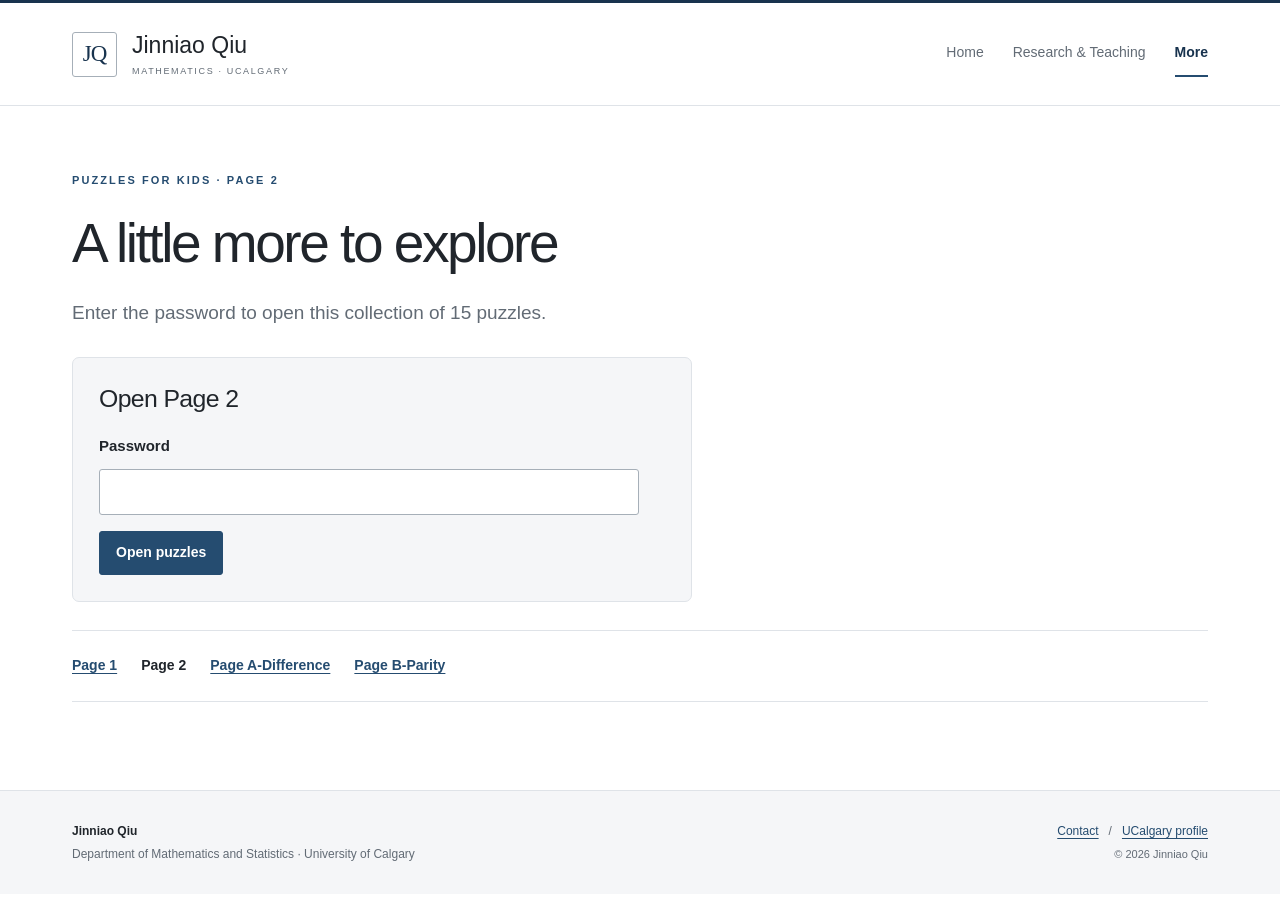
==== commit f73286fa: "Page B added" ====
--- a/puzzles-2.html
+++ b/puzzles-2.html
@@ -47,6 +47,7 @@
       <a href="puzzles.html">Page 1</a>
       <span aria-current="page">Page 2</span>
       <a href="puzzles-3.html">Page A-Difference</a>
+      <a href="puzzles-4.html">Page B-Parity</a>
     </nav>
   </main>
   <footer class="site-footer">
@@ -55,7 +56,7 @@
       <p class="footer-links"><a href="mailto:jinniao.qiu@ucalgary.ca">Contact</a><span aria-hidden="true">/</span><a href="https://profiles.ucalgary.ca/jinniao-qiu">UCalgary profile</a><br><span class="copyright">© 2026 Jinniao Qiu</span></p>
     </div>
   </footer>
-  <script id="puzzle-lock-payload" type="application/json">{"version":1,"page":2,"kdf":"PBKDF2-SHA256","iterations":600000,"algorithm":"AES-256-GCM","salt":"Ofj8vfZE0CxnyDIoZTniUA==","iv":"IhXIf/NWMDosRM40","ciphertext":"PQKquOeg5BokxQwNtiiGE4ueKCPQedKrcH8fWUkKXjdzcMgtErSSTnw2kMQGYZMC4nvwJPp5GK+AEf59lv94AdKJlrlly/7KLwynVuDZCq65CyXXcg3IEkqvbmiFRrL+/9zM8oRoyAR5/xLiJJKtS7KwTlCUWFMpKa6QyzGJPAu77TvzL1oTfyK8HexX8OoK/ouB1r3qWfuC07j3puUETOhIEfEs0aZRZi/G9E6gj8C/5kHvDCtvpC5Emv7Cz/6wR2m4Rm71z83cDOx6UknOWsW85U7GAVe3/m4RIVtOwk5egQKsYyLGFSwZc19s8Ay4D46GtcuHIpXoATuvjVcwn/90aNwqokaAb2eaXmns2IhaGALEgwIYS0Q9L11LE1zIEaQe2s8QVOO443Cc7LKxoCoS95nP1Ukjxxl3nwAPDR0a0yNHteBUcanfkmWh2cOm/Uiefg691eTQjZGYU4/+ZnVQmQSiH0xeEoTPZVEBtvjYyKY0h4pkItt5wZr9qYpfx/RNKjiZKgxd/2dR2Imr3UBYwh3D7z6Zood+LQ1vTTsrFSgeZAuhettotBP4s+bQM5Nu54zItDC6JPQVF58Aknsdgd+L1Y4IUR4kMqpYEPbC+x85P82Oq6cOLsrSnd7NjraypvXHHNLM37xu0H3JVr5GKlgjBZOT1RB6WTcGAbq8yVKXf91X5oYCPi+W5k49JK14fCQYsV8a1gDu/baB5FZn97tnnsb50RYZsww4nNictZMzmus67Op7Q7GrlkED8qlRdD8FuJ5UXNh6iPD64q5lJ4DY+/bTajF8HVPOgLI2K3WfT450zq2pNTuGmn+yloVOtBl9dRkpfhfrMmiHgkH+5rWrn4VqEeQkp/N4V6DjzGJAN3U3CQA7lfRylxz7JHLEPQ20b8kCzXLIymJ382vDufnNaLSvKvPsZALveeZoblvNX/kPlPC+/8mNUpetbAUZ9FOX+h+2EmUYZdYKiUg6JHdG81/oDWOH0QXzxS6n1ISam4/PQk0BTYjG+sr9MVNiFWhE3Uh6OtE6W/PEesB+4dISk3mbeSQC5hdVEq81N4sBS6HB8nwoh/wCtW+e6W5W3Sfa6MXsvSr82ggDCT9/A/xnPfHQxdmOPg1eD9plSAGuJ30xKSWrdwEFlzhs3KIjMfOKfM7/nctn3t3vGDeBVQ1r33gdyIJxoyiIwWsijcIin96xhZBDWEDtw1YGYcAFb7nKibvFGKWUxAeByL+d87VU0obhpBNYbpGStQDHs1+oiBFDITU83YEywi5+D7dBB/j5LzHx+2uQT2W/7TnVYCHv6Bw+vlz8qM+QwlowFbAx9PLEweSfrLaM1rIL4DVpIb0TCsSycyvJPQGAQofjoh0SKGHn1ZmTiTw1pnm3OWLAOrzhYmCTm3LsNrOPhhkx2kUpyq9LyyFDP9Qw5a5yP1Gb8HZsUrGd/xin+/NgSZt3oVprpX9sFsbHQ1pbpkrA0b6+zuRyvad+L4cZKBi9Ui/SdDE7GzBllw+D0ZnUMZTbV7SddvulW+09CBrE8f5cUK4Z6dTVQfDhAK3uabbssEA/VUmmeiIRF8RBs6XSc98A5szzl5tRfuqZCnjRmRFO4UpPxlGwyMArX+Q+jx2BPyT8CN+dIBtq4UAqlSmBfqshpEDzWJx4WfNlzpfA+BCDnPUen96SSPNxBGuRQQ+E5ghSgUXnEXtI8TIG0hpR+e003PNduMLIZfQcTbfkbTuq3ur/5prIuvxKH/2ER+/DLEKnxa7KNiHK2mKFiShIPYNXoxy/[base64]/GUNMkB8cgDc6+DFX3d1hdhXhf2Tk9GNNQRt9RhbIZ53AU8ouA+YxybCDk/[base64]/woU8nC/HBHhCKbn0Al/vYcsYUaK3rWEI9kdUJPN+27L4LP+gJr6AiKHnEHE973phzOr4Wnqu3tSfQ200F/SAtQ/q+B0gh/rCtqpmUgdtjJvbyNC02l1Obt8SL6tVEcuA0CR789SZc276fMKsx+bMvPqAroO7b0NLFK32F1p1fBeCgxgpXO89eXVAgdcS6IwLeahcZhGCMmJHn67C/y0V5dwBsQmc1cwFFu55HSsXiH3P6YJbytC5ZDUaj+i/fk3eISXH/YESGcgOmsAySKXeAmzQC7Hxws3LzMus1s/xF71nnxhbp34KN53/9NNuhORAAZwNqXBQvNONRsRURRbLc9J7dg5NTi8XAGsQpKgH/FcYou0sA16DpgPTnLRQ3oYQ4Fb4O1k4O/jiP/[base64]/FKOFEjw8WkMgE+5zxNki2/cS0jglKglI9fqVS7iOPqcGqNxQoBd/f9V5JnylBugYd9LpG5vV4/v1sBptXOn8C+irUdveVE6ry2YHku/gPSJ2HRs1KVToeImFjn7tbRaPoBAXn2ciuNObGcrBjyzRZZ8tvXnv9cXDAK/[base64]/s5U6+U4gPiRq1YQtgIzWTKq4q3VhtkjaIfhDqj2GqsY2/eLmN+81fcYDQlbO2Km/m/ObDQfRamXyR5iIpV7Dm8uEA7R69/03UmrpopAF/aqo3JZrUwhK5fcsQOKZdSRW3cuUXi8hd4ZpE0G+Xjij4xgAXguwpgPeIbL4++wyMCASjrmJ4pM7Rdpk4tmD4vePofTSlZf0TKCjOQN+6cTDtVBdmG2J/yN6N08q/B417v7LR95MQ9Fm1/bUK1pMmmyeKKY2zqxaPKJyHCAQVxP6BmQ7kgUKEnymOHS8AH3J9LalJgR1c7fnLxAClFQFkhqdim+SM0Qxbl2EWBCFWRqbKQpD4N/ytDX9Pid4R6u9vqd5YCXxS2d1hxvHZnqSyxceeyK372rRlnIGTGG+EQjuQ8PdVKi6d2kb4BUaIF54RDYYHZmtRCnM+FpjvmxUpLngpBofFd6487sbdH7v8vKCJLkacb6LgdSRyHlUPBZWuXdNi+F8jl8AnDXGeM0DKE2ed6f5wlp/Nwk1LbipckUIh8JDivnkeK/s4QZtHPfJcmV3Cp2sqojyXdSQKj/Y9vauxClTt4x5GqieP4dYJtXfS1rGQx7PDwAHSXJFyOi1GG8GGyOtUT2doh/4RfDRUPwqQ668wXvdSUrJxwQsSKddBs3Rcbvi9yB2iGrgjMRILZXiamn9883Btu+LfSjc8RQNTrfrhsJFZeWzHu8VU1AuabZXafSnpGkqq6jc9n5vGzEi3wAFkfFF4oZ9alS+Tul9qmSxMXPn3iENLSYZ33vrGMD+qRvBM6NuXoTLPeNT+l1vjX/l7i8JhNxtroh1N5C7XzJR5fSFKaXtgGq1Ls1mW8RrrwQTV5TpTNxxRGGzNoegANHuouyhn3L7zJ4QovEzpokNOjb1Pq70c13XqVU23lP7X6DzDd5+hDK6ysA2cwNuc4/MsuX1PaoaQrhnwWvRtrs5b+FHm5SkUxIuCtnOfT7IlqtuddsIVgk4ufD8ZUhH7ayn+cEwyLLM6ux9GnvILvw/B6CQgcfj9VmfTkkQUd2Psao0T4s53+RMZK1KLoCy7Qg61V4R0wRCIF0w168HF3WvLjg3dZxDsWFYgKOYP8w7GqEcQvTAX3h7x9qx+GdiolmxLB96rZBUOPypPyoSpxgHITMiedrYV7a46/JPHeAkuVSaf4H7fWLeLhnew+D5G3h3kuQLniLVY3SEVH36RwzXFy+fLFUUg0bKXczptKobNU2103aLavU1UFxsaWmQVZZnk7y0gFS+qkxJdsQV93LPNz132cgU6251WbRyZxrst4WOvLDGuWNwBlK120IFtbD2mF/QrNCO3iklJQ3N+DXK6DbmE3WXDU4gWbxrDW3729ApSboTtYaEAf9w2hddgtC/B+gjd2NQerJU6M4LCZRsTatO9lVRyI4mUgs2dCSL8zvqClnVplgH7Hp2w1t9Gb+fcwH6RMk3oDbzSDMJXOch8aWDRYAqyzR0Ut6D2yAZtkFmo+QtJcgS5wqJQuTspHwqojusikZmEMsdcc2fRRwMZ/PSptRWPOIVJ3JNzou5aCMqd7x5S36YQQ/+aIj5mLKqoy25TOEMiPOGQ/g++TEBrZgqKBMNOjsaI/+1/hLNNg53PNJDZqXK9G2/avydKu0H8Hm3gqHuqaLDoCKvDUOJareWTauqGl/TkV+ieqCS3dCjDU0OtBIavkdN5sH9zjpsjfwnOlWOmDCP+DMQBZykCbB2puAzljyCvV/K72+bSfhfZlnXumlJ9cK9ru3yVMthrlrw06zU8j1vNr2dAzp6nM58N3tN+hNnmu47E5M7NAja8QP1X5onyREnNuWjGjXUKE7DYaNb2m+ZHjFouXx23eU7STZUd5ZsEpaInhHcVFL354Uqrv17W/h8AGSB4bTtIgUMXjbL7SEDZ67WoIJFmWfJGhkIx0YMzTLb6V/z0nfr9FKYotfpWz64fHHqzcDVPI/73XP1N5qGZJNx78OpucAqXo0sy+cPooAAWrrGMYbnUBuukNpKWCa9thUX1l1JeuU2L/u8ywF4LEUdX2vvr7VTTVfFjoF+PIb8Qxg9oq+BtZqJzSmScW5J9eXJNKWBpmbPp0pf2zhoMVOzdHePiv55TOfCGRGJn+1/5PmgiVrEZVveM1JHqc45IkYhjz62RZYDd9W1f0fWCza+uD/ebVCrPzhd2xC9oY3ixjQeDs8RVsjKYeHy7HGpWbgIyLJp1QWGJJcgc5rWDHUESIOemRXx1lD2Or1DGkyjVAcwfUoKoyRYo8axkkwOZhUFIHpAaZ+6/gCSTvN32Fb/QG3aEYkr0CHtQMDTkV22EMOo4sdFevO4UjaZboUPhQrZPd49WCJ/lcLoOLbIxvNSC1qnajXjBhJwr+ghEEH7sxHVght3Dk2F6qfndivUWR7iHGfHjjpp3qBsu5+JfBHSECtDz/tomjny4U8DvRvUrC7F0tLGfe0hUATfEFcElkZIO57vFSFXHzcwhJb804O+LgnqDexYddDoiKqExD81xqBNE0/PTyNzszEuJw/4QFbe3ofL9RX5bOGrM8ATh2sJJpWp8kuYhFO0MHNO+ty98p/WftJqgjkTyy0O4d56xyK2WoGczOm/rAobcqy7dhW9KPP8lWQO3eTUGWRPI2wTIYfco3sOZKtQh9EDSpvYNmlUhxIBM8KkcoM7RMIrjmW33BBnnpVgPQRqKO/[base64]/XNj+w8PJXoGYUXI25gMDV7lpKs1AA7SopjIqqpUVtLISOwRNPDfL2xOKWtSL3e8yb5QuSBaM4lDRowFlMEmQYgmVbiEFWKuDPfRHTYDWr3GF94C8562byJ2WBSfNmzA/wpRQ/fOz4ckLrJo1OIWyjM9l0tDrjDZaLNDWoQbDgDCUpzTBVQWmQz7OYP+3WEai+pOtmp0JOhdsUNPtE5d/sI1kDtwHjQRLqOy1H8qi2Rg1d+ND3vCF4osDdSNPh4LT/BmiTzbs7v/WmkOfp5TRaiZa8sd7phkJt1+1Gj3oH4LfVBH1mznyto4HiKfsWCbESvQ6Pefo+3wFx9ZY8m3XQGSzCbKQKwTEKxVH5XIHdtZTMBIdr2Zgp56kf6n9bd/2p+31nIoZYkjGzju+popfboPIdrXRO7Fx5W51MkTE/Xym76g/ij63PfS4kB0WhA/5h6Gt/eujNhKNTscSNVmE3Vmhr9B3c5Z+N0Qqcf8QS/kBzl4UgxXscPbBPe2yIMiPckUpCdwx+SzdmHDnTxPl/7fS2UFgZXS+Gu1TJXhnXQr4XML69IFSQQ865+SpsFIHbbEY4s+lHPW7owvSDGudjdyaIVBag/3JWe0rrwJonMlAmItJf32ZFeDhx3WLNqz0W/kzSQFXbQYheiADdtrHm8TycT6IUyeLzVT7tK6OCYrKD+/SZNNbK1fcWF1jgo5U8TZsDljZjAaTOTlIBW2vzwWgJ5tJpWR9rGKRNoYZFK9wY86xuSsiiJIj9FVWprmmHkMyrzWSnvZ90DKVDzk/v6zZwcDJb5U9FTlNMzSiXQTlxsnOQyUUA1d8W8fuhbMWDeOWjfj8gF9OIDdgV9thxtkgMdpPV5nkNbEu0kUPk4FoK19aZsgZEG2OJhJNVvV4mV5n1eFFCsTc3hoga3ULpETrcHt74dDJ59/6UWqcqDMKOi8ON21IN4hUY2+faNwn32JtUCyHKuTwDt3BMUZhzqgbmkgiKgxHy2FEm+mA02IPtlnuF7wYnVBOLsVWXG9LqzqnAfxmtOFmUiqFkl5++/QjU47JbU6nqdU4UXePtDvhdAFGtnA10UNsWTjvtH2SUb37zmj+XxBcZQlVEHpEakyqaWi76wHFT68qCIdzAYNB7frvz4JzdpmsyjGdl52jHtUNs8l/nrcTNL7Rt6ZphxZQq7b2zVCniUl5qmA305CmN6tsl78I6eerj7E+yqbowXWYrTNVcnVuEp7KQSOzLmJCzMQ2kFznI0srxaPEcjqZu4eEf/Cie+OPAnmvq0HhUYR2H0JAMQhgjOmrIDvGkQ1e5x+oJe3qmR8eGXJHqZwQy4zQu0aondG/y1YwDrg+/VDWNXHZ8kWiLRJndfsmpwJQg9ghZDlwjOEoVUHI04Qkh9ovRc+BKvRK5xqpzwEjqcoXuibc3PczZM+i2YKDdqyXx2fekPAPBWeZQjslh++raqOCWyuBfXB6oG49b9pL0YkW57EmM0YttoMpFu8FV830zfPEzx9KM3OAKgXZzb5VRCmKDF6iOJbr7xpWyFzt/NXCTrAemJKtKDz/d598zmmYWjfQgffkKUoBMqdDwHabDiIZOD5R3Yjm9mYViSdUGHS9PW55/jQAfLpmE7BPjaWA9j0mOJjexhXrB6rjWXQYKrB1tcuKRCDEyyZlpoO9nqYBPyVnmT+rsgZOlBzKf+FRoHAF10Ka70cO6VB1I88Ds9HJZbSSUdn3z8+arWUx5DKTbiNb/rTRZLaWCbdDz3l5qh/7boofyHMdoI/OV0UAw/MgELXJzmuGNFMgi8Jan8OqMKSZSQ0Fytwg/LJCkIDnP3aWRLrMxJAyaVydbpciLVHhvY+Bxaee2y4rH71L4skc4ejLJLZFYPUNb9AHcT1bOESzoUF/[base64]/arDsY896Ez6Z5UHx1l8PltEQUgL8a60QfNjcjIUO/2gHHtjeneaMVe6bMPBS1bDMFIQRlFpcNy9X019oTPkXeG3OGkQhKVfzNkllMZaVrErQ8+eTC1OWMDkkITAg45o0gVie/3KDnxwC0v/QWziTXBqlP+RmFrD57xN3UG5/Q8hBGQ+y7+fTz3ArYnnE4cX5Pl0YgBLL4bwS3WOfsJ9kILAyVGbpyGSoVrdBD6gZRKk7T/VEIXBj3NrHKFJuJsyKbsEhQLjDFrjoNDc2n46liditXVT06iviMCPtAPJIoVfWAkSkhHvzTgR7FzwKUZfaqSGZ6CIJCM2Uomkmot5SZNdRThS4Y/LxUNtiXIkAFECBy5QumT+TTUG9vvWCnKr+p7Ol9paOMFsuqOovM5B6psJEfQ6Cw2m695hRkjheXG//KvKVkA/J+wbxkMLmAh6nTMLpjrOeEa13I+Pm3E4g2L4AA5i1uzVMgzz+GCRRAfW72x+Q3WSoTapNYrMt1pOARvJSVWeirNjQ+oxQ0oGZ4iVHkwXBZoDF+KXaCCVCkNF+9dyNHSUylYnV9NRQPyNFpCKrpE3kihS/05MAe8lssD9QioBIwD44VUmBdo/h3CXvcV9mkB5C3eriXzNii3DoXo5irXPFm8wcR0PJqEg9lzdxBOxx9uvymFoOSjhiw7cj5S5i5w9pksHqx2lgr/4ocRGBGjXgYOH64kuONUpX2muMGZFc6GWAkNsLCebQHQ9tVcLvDGlGw47NQ9Eftna9+Pf9GfVrz8Pltxa54Uevs55Ld7cigTEPg0VN3mefUt1Ouq2j4EMsCNvt7kVVKUkn0lp61zg2ZXqcgBSLXg812REbtovT2NyDfJNtBVDHkWcOezm/mCU8IOIGm5ugzjL9fMAhwbyZ9ZYiWNj/uHy29G+NMaJOWVHQkLBEnpH8jQGVR+OQ9F7zIwyCbzX7W/jJaEssdSQNuXog36DoldZs0UrgAK38gnPZ5eh5LK+++Rx9cNWhnBI2fOHzx2fmdDltMXwTO2yLInJzT39zW7vy0s/T1aUnPYdPXtRx9WY6Wcw5PKAsguvUkcktBqBN9kuuxguz52YCSMEm2TSgJAjJh4eYb4FLjzpoEOiewWU7fZQ4l48+RwXf6nMf22w/kmwcNOgzAz866/TMFehvpmTHDLwTNxSoNSdmVuTdVdqcHkQmTnlTaI8FxDBa6rqTeMR0ckjyrqgg4zTDdRRVGyHHICGUSZbVmZicw79TKO7AeoStCrcpneLKEmFfgeWqz0M26IUi/Z7ccB01d+haVkfP/7hO5wtkR1D0Yw+WDBTTk0gemAkqIP9IC6SJX6DV+Qyov7iNT+HtR/6/MUBZYjy97c8nulzCx6mkUgwdpGg56rbbYnKIt9bqK8JgrANfc0pC+iYyWAhGTSSTcIewlNGnTke+9AmDFGbvVnryO904bH7MwrYGv9xH9+ZPHkF0hAWs2GCmfE859KBnBX7zmfWaR5W00hu1kD+O2cbL4qr/7giRcbBakqDhaNfFXVZEI+h2EhqhxJJhP7hUsy2mOHPPuVnwzxQc0zODcWLpBK6omiQs+27nBeoHuFSwUWvdVpBL56QdO+DO8EKIcBaQ0+hYCMq5Bigwa3QyUxldW526t6vYJ1Q5Op+BKZax51FGJGlLQQdHioniAtW2Md07o0e9a2R3nffKSt2w/K75k7mUCkNuxXCu4L2P0AEn2KpamY9+F1tAKJI3dI0hAft2oaN41z22JAgctkGsTEROA6wKaye7qNhGnLN87RxNPB9DtqH9Nl1VzoMpIUyLtmrxvKbnaf8Ug8LBXMtid6T8n2Ngia02kGSpso1ctlTSZND2PMlc2B6al2rxjs1MddGJbBNeDIAZMM/QagzgePBTiU10vSMwe7bRzQ6AqwU2Gt6pZDxoo6UKP68ZY9G1Jt8q2zUlawTPrW/7huR13g4GEZ2BQXGBvK29TE16lvpYCQzBSxq3q87zWmSTgzj4buMVi49XTJA4mc0it1VPycUDx3hNkWZhHQl7NxvaVSHuw8UY1PG5r+qgaLefXnVo21YYG5kmU8EFPkKNTMQGAbXNfOUVuiq9QL2h2ExUdQCMi6EPFPgjuCj1/[base64]/+HUVG8vdVhqj+ly1esxgUY8bzk0c+l+0k9aTx44aKJK9GNIfl0TGquoLSiSaN47ynkK2X4gx3akD8SklhR0Rj5oU7hanIPWZJsFMYGmdgA7mJQtshEma4kJjsHsP+B+LbDouNZSZVBV73OgzvCNUYBfkgsUBre8YEteLmL/4ON1QoZzn6LwcGTedh8oc3t4ExvbTcH0BfD6jffqDQ3mcFUETAAWxKWke3HqXlRRD2lceDvZ1R8ZdJK8cMD5tQBxW/8gPn6rjrNPnl+AqOLdvutdFdcZKgKNZtrrCJXHl+CG0ckX0ssH3QysRhK2zMDkPAOIxhKx4ksjtg6Gu3G6UXIAIdWVvlKUnS4/lg9Sc/wCG3G2PYeVEudRWgHb4NsTws/FWzqjOQMGjjih1jw2OVyjxFrv3ktgppNXKRPAhiVnrjIdgg5a3jz+3cj+DDrYdM7ZUfQzPxKoRbAcILgVAU30zK2qOBpB/9Ai/4CXRPaSJEph/HuBoycpSEdBuIfyIwHkyl/qZ13lcWCPAR6i0O2y7Qe69kMrMGvz/GtFTCKNpBLy1Mqvv2u5BkGJTC8YXsukiAOr+Yt8ITiFlVM5F1yRItGsj91dC6FLr/LutWInwFxQhFYrKSxJT4a0oQxTF8LysnFuQ/LAsZ2Nm0xyevYCGRnIucnfmhVuRv3Eepd+2GoMQPDeib6ScmBEX2rcOuQUl1PL7w759+43zKLS+XjHesOqgS6VndmBw8pQNaPc/cM+xxat7O4GyF/dhN52GiuHns8A6cxTdRiDSQoayIW/hoLYAWvMj/zlPfiSODXpVF9do/FY9K9CJevGwS/V3g/8cuTewaK6iWHU51c/KQN93gbqm+HhCzwHttJ0F/KDEvhIm4g8QNi+0/ry4cXrGOjPEDoPNhPBT89nLcScQTR2i7Ic1cmAZbb3Reb9AYNgbAqcKJeDEy+Ao7pgU/NjBWVLzpUYf0/kP1opM7tFQdMPSJF/YQkVhCsnMqBk/cpjH08PNKkAGmJjMr5kvjcHUkW0AaQnpcEunQCGR0916RLYBuOITRF+9CAII6RbhPFushIu900YJVootR5OCIzg6xV9PN2mVmW/B0J9t7iW/+6StWLqLPY4HdjhMRD2ABUVPty+1Ubc+MRpZZuqQstlVD/4/xSWUTDYl+190cTzyc1XPm0DL92sBy1cdOOjC3YSBnr3PVGtS5+yMlsMsgCb9pVZN9jBaAJ/w7sghJE7SuNHDGqhPWMbYMxwvKQdpwYA2oty2665PdAABgmPNZAG2UmsEiYzzL+TEXyzdNo+G+RxebiMNsRdMr7+YiGqa8MxnMvsApTuKU4AhDIuHpgTXUXdbCh0IbAKp+YKRFMUonoJq0n9XW/TjLKTNHIVX23o2CYcAwhHemcIwrTQzlWsXAie3EsPu/3qclhYKeX3fzoVpVfQiBJ+gRV07Ln50HYkAgVkD740d8glNyEssgDG6ZME6x5pKhzhU6duwpwAv4FpYGVpNs5No3xkKxe8GcCsrkRnxfWrGr33Rxwp2pullD5JQeMKXNPWiRkkF5265WR/x/G6+kMhs0PGoFJc8LNpAgfQghwqgLNmZZBFc6AMrSQH/A16b86Y2aJldEUpuoOTg8GZ27iSoLsowu5z8e2hejr/ow8IE1btB7oQiK/kRqTCxguSLjQeladKq4cqA2HvDYDcaBKE0Ep0XJNuPYfToOX8UEj8bURjyAuaPMOA+SirGLpdb6hRPsKIXd9XOPV2JNejsHJZx/iaZ/qlNIWT7aToSMGuQeR+KMP7/oVHfOqIy/GgR65EDJ2OycDsGMXQ0RhRjLAFXeQyVXEAiUg+d+DDsOMexIZjzK91Oxa80w2qSEVLYBuLRIqBtUBSVLFQEnsc2bnvtDBUJDn97RxEAtIX6RIq+KnJrXhSNMKhZhUU5eH+aSPmYrMc8eONH1y5Wx2xBnnNEgl/gnZAu1aKRmxm7DoWUzLUFoEPwK/3qD8ciUAJLp6aFEnJjvT7TmzjaSLdwBhxRILFeaDKDHEg+yrH9jaqbn9/nvnFUWvW35VxUGG/YDmGJ7dRs7nrfKqYVb6m/ijEPVH7ZeaPUnG94AZZpxmvVimi1w5L6YsZ0wUSeksW7FjfKHzmmDgeXseFw6rwxfQE8me0BBFWc/KOlxXtvxA01tJo9dmEIErVKwuy2PNb1fOR+IHHSORinYPivcibTi0cFC7+OorPNTUTHQZhjHJ9Fd1EY97JRDRKh6BK5VerZGI2pb15KrP9PMHB/7JdLYYodl6N9YFPNB/8EMNy//wCMZSDA58bFXF7m5uezUqXJye1aJQR6I9xZX2me+R4PRXhX3HF3VI+PBXf/ajwlSBpc2/uTzYB6wJTR4oIaYdgxMcBpCNbOs9f4A4rbwV3MP7CXLS6cuwBu4F46zy291J6Gna9XUskcepkuyJlXsyAvabsYwOjbGe7EaJSdkWp066CAJg3j82msq+RRixoyKENcP4i3RtvlE3S09JpqxYhPvwE8dL8pkb2r/ixCljtBa5Lh/IeIpgegSZuSneS4gj2+egzw8DNBdRPDf+jP9rZZGZCCdipYJ3DfMV3NtaiWJP++GwDHBskBB+fpiqKQcFHJ/keqOhvSIeITiTPdN9hBxkqPYmcTTKDv8W0s9ayj9pLLkyltjKEpO9Tvg2sxVoviBjKgqk7EmPUGNVdGUpHbGDzsf5ErMbodxDBYooFXmntwi70iX0GRA3BtMwtaTc83zBl1r2xwN/bZ2dbkuqPxBOUA7bcVf0EWYEQZp3U7FD2XLgBSVY+Cxd1VkBxD/rpRNrrl8G0xgyCFpJ9ACgZElOqhm6RGcziGOj+iKURXsXdvZhNnPZwMhRsHTqMYnf0TwV7+brVHKCwcMo5bGnRXz6q4cfDqQ81kvLAx++miPnxr88yyw/V41RZTVLKBpO/5Ghkkuv6PfENAmNatXZKJkrC1MbP/eiNwoxTOd816UNmXQWgMYdIMX9G9i8gtdgVYjvbgsgFptV4Nki3NhyNye48Hi6xJet7UIvUHx7DGK/t9YrO3+3lRieN4gAUnkI6wCgiJJ1qbSIgOpYW9lUtE7enDognUS9I9NzUB7YuGwOzfj2dEZTiP+YVXSPmk+RXbumppTojEneBZI6ralyHtaKQ3q60/NOsFOSOtMiSlQfDq5jE3L7NyCUchEjN//+i337havUHwsFhMKPGsbofYgcqNuiKnYkMPWQot3/8IrSwZA570ec3hFLxyLURxGfUEaYdn71dqQO6Vi+BBxtihu6GNPqOlYfFBXaLFk5d7RLgJWtTLxAjyLQ2IJzun0QgeCrwt2rnOy1FMAK6kdyXSwINGQWH1cx/EY7+3z3et4QC+qT+0mkqe50hv6TqtHW4UxXp5pdgaU5CO9x76avbfnyQiGjooRcvIlLa4aTAJLXoL5w6exVI07KOtZXPJ2PCFAZBamPwlTYg7i8jFMsj6LS0nW+ijZ0zCI1qj5mOyGZvr8WjF/ifsYUj88WhCwuJflNFtqaCxiKGMz+QIGb78uXDFcj45Tadxwe8GUTSo5+4FpNgfg7WiMeI8APQKgmP7ABK6RF6w7hCBzTxnXPMUuKGOA2pK+I5fn/Ir9rnvvPUAhrAD5bght9XVH0K9/[base64]/vimBFO/j1BxdY4fkBKWq0W4CNd5BXcX1PB2t7v8046Fvu5JWUIVU9L2XIEWNvZAc9ey7fpNKGo/1V1uCRi+4REmr45vedizyn1oLx0KXO51JaljWC6XsUMop/+r+G61RKFK6z76Ak8aCHI/eK0j5JqyibMjvUnMOErK3UciUWtEjSORbspJtvDNgX+DZVYNj5yg9UXYoA9uuYKs+ZkglwMwnvjMsUILJ0xkxhwWaXlWsiuXYVeISGDbDubmMqf/hTuUAhH45nrW2Dh9E6BdZ+3a0WrhT+ihfIT0NxKkHzvmWthbzEv4vJxV+5aqrY/ZKC6pB81Ub2TChuWgS+DDuJNVsxm9ekeDMjnJCgsy5gvaCXC2FUjHeMUZ2HePLkitW12yZt3KuNWY2T6Szm7dLFAlE11zqc9kEwFuqXvDoI5PQqnFHkSxeks9iT8JSndyq6NShF0Fqh50U1cGwoT6MnKikrvjR2HIKbqgZZAQEJea6TPgSiqiG/LjQb9EcYmB3am7djX1wz+TKIEDZvAi8DePZtpVC4brUp6j5R6DVtwY/4Lx1tGPr/rjxg0wF/EOrFAT/[base64]/+SI/Vvj9b25FFCx8bEH7Pc+cv6i5B8rCTAPF4nqwj2ZN3YlOmfUfkz4H5fhTt79ih1uShHxZ8ktFGp/OFEQoZIKAnL8hl7C/5mrVWMThITRpeH+OOYo7JisV130gig8rY61oanpn6jhJ4hQes6dvbxkGTG8/A2IolLuPMf5CTndmfHdrBYgIsH5YsmMUTRxOUb1Bdk7ehfHVztjy3/F+CfEW8iVypoQprmXo/LTz/GpKppL+0JIRChnjVz5lSR5b3+BlA7/r0oOHFGZAlHTfqorSx6uosKqzQ3fdBmpLFf6MrqiF4705zcjclWicSdKR/cD2rYbmnhrV8TtIA4ra0H8knUuwTkx/MIGhH5G1UD/S5wSLQiRKlFBrqMgRHPL1Vj94UFo7nN2LFf/OshWRr5E3ux1cohQ9jBFbM0sAa5FCUuOn8gAiNkj76AESDaX+SVeU86fM3klb4h/TzMTIDjwnkWDzSuzJgMKGE8UPRlcHx6V5nMjkC45tho0zy7Zkunh9w0vcYkWXp0RWzHOLka8gzeTFEmYHkhkhbFhnASyC1wgLBChodwrG9gHil7McHdq8T2UZc7zGcEOrxAOJj2QUNW42tI+4Vej47x5uC8HER09ZFpF8QNsB9p1hcGRVvY9CfATmmskmF7/mW/ZaDKjC4giuutmSIarMnAYWtdMv4JYPe8NdA6cLblaKpD20ASBD3Hmbx8yYaFRLl8ya648lj9NqycMJ9WShSAaabc3X0lDZ0GoXr33+0x/OkcxDuIOFWyQri+8NBhf1DthSD+EnFQN/EsUXKdNy9FbTz2eKySOsOd2zsRRIfdfArZ7XfcPOzEO4W/R4AY/uMfLTtQc7pxzCjWux6OM5d8G3z6ruD7oSGqUWUdM9IRKlul4m1nTg94frCmS23/KZDd3UgA0F2/ioNVOx5ERRxvhX/22WsLS3aBybJs/34OAOZp9AlsFjHXLEjRklEHiVwwec8MQSMdMIyvnOmxlmsr0Kf1pV1adutKVWP+3U4XhahyqyJvyLtWbBX1Jgxz6lezMcK3EvcxLwxANZO1gFj4w4ewCm03NkhqDDyrH01JIi0QL9VqyNjWonrdmOi4XzHYw45ws5/s7n6+Lky11480jpK+Jxku2S29KZCbMkoCNylp52uAodrTuGyYCu8RK07psL/AjmEzSTW8WJc+zifPpC7X2y8UlyvA9QZvRUcvVzlejU1JIgd8ruYcVpw6xLz9Y6IeRWenMVJcbKysP+4EJ4D+EbQsZ24gG2+RD1BY7D8HK/yNcoOLE0mKqfyReYvFi13h31jsG655V7KY0YuwntIzYDoKFiNhWfFEQ2QHaGm6AkPpAFH3yoQIokLLWOZ/rF1YURF8Oks6n4s9hmFQGeGuRnj8NjvN+BZ6xuQoiWK+voMHUotQ3iL7OKiYVGduAZkAXizwOvCC+99d95XOWTMzMMDYEpD5ITdbBqjuS51oAbtRpS56yx0hosErOi67dJyZw6/i+U5RFh0LYtkv5HMu3HMiMxXVgjTh9rYI9HZsWdnUzKYz2UsacRXH6xuN1+Qe5aJvzVDbkOtYz4uKjYOBzNPoxDwFICcfMw1n8noxkeNRRr/[base64]/d4IMnnZ1BxB9voqeQFHlxyes6HLKFeh6RqZZieT7323T8pGwLU/pH6ncwL7A63kyeXgVOLGBdSTgHRZEQhcI8k3RMc+UXmxlsjFygjWPoCCezoEdadManr1vk1+rzXmQ69XeGFDXXvYU55MFYQ1q5YMYVuKsIjLEcWjHJunNYuQ26f8E/J3kjez7jYHAkYPLwXj4EouNo73HBLQg0iJD7dMXvFryKLvm4Q2HEdaCoqBuUdn8QagELy3K1G4XAwCTk5Zs2NGYG2wi3wDi88F4u0khz+1F984ydqVkI8YWC98twmADNIYjV/ctfuMRHh/Bdl4frdvybRDfiSpcU64oBQij0rkAv7lGPOUrMqgMrOFSflcCoPA2tNrS8Az7RExHF52k5wMAzoCAVmXPWfAdRIY7SOweMhtreuNZxKaSiX8vbBAW9N0Si1DPjTnKSJsnbDBmdVDyKSoqaoz6EqUHkWhNqvHun/ljrs/1K41TjROLqJEdBlZ/uCZDvjcXtZP8qMpVu6gEm0ne+OVe2evq74c9mO2LcwwbYlHuXAoiah+Hs5ersgFCBCLTEupLIo7/1KS42BXuJsA5fstNs4wI/AHihxC1bxZNcZIJadMdDEYcJIyqZdm8RaATCGW6AVJSiqa+jU3mrFkKIuQEh1+hrDwthynKs/a+6FqL2svoLiOPPtc4UqL816b932XCpjmnAj0KPI6+L20pza1pKkR3lI4hd7tLNOiorfyEegN4esNhOAbdoaqi5LSPJ76Dq89Zs7l4G77p2to2W0ak/uvZVY07LCDtpnWUCFx8tXBSAV4cSbBSExt1KUuq1YVPnb8taOvFzzS/[base64]/Mg8hKqdRUiLH+NOzU7STOUFlnhNxJeYJDqo6QyRGZ5b6lmuwrIzT3vTVm22Ia5CjYB8Dd5XMqMIKc6mmFMvpMXYSRQMnwvZqHImPegTN+UFrabUAqh4Th383jmB9PgdusN4wvVRN194o0IzcqQJpInXKCe2hjx4fDm4T+L/JcfUpZoNxJnVMTw7qhMaREhD2/WZ/FT5pzHUnOM9gIqw0roPLJsehw2kwpUROId9bPCLB7zYODI+V9csRCi6XH9nfRHtvCJqZHCnyUGpEzSOR7eQs/qSb+qe1Id1ihTMhIBUvRyWQiS0RGD7tXzIcC6Tr0zZWb1dNL383w+vlfIcuMXb8pd4juw4meFBEscKBu5Hl76NQe0H/Ir7rqHkKz0hEyxXOCuF7l1S7eADNz4yvfxr8WmQrxppa7z8agA9/pXiWS/xNkSVWFzuOIQtYvmj0UFU4Z9lL4tiz7sEhVvwU29Pb4gh754nfubYCPKCVYyBXP/p5e3SlWU4k3kuWPn8vaZa3AI1i8dqb+DPJ/[base64]/P81+lxAdKhWlOJXGL+0i/hkPGfxgWEfSmvCGT2KNn9Q6I7qyeSGKd7DgG/kTHbIIgshrBavPzg5whv1L0tiFtP1vCIQJwCVMomH5pmQQD2z0hViz1J5yRiZYSypkF9UU42mYJCvrfBflPanzCTAvnor/pRA8CFxfVUR2xQYTHXKjc4TdT/IUfBk64G5dOep3Z0XgWKkwwbbV2Z3NdM7/HviLc98Ozb9CgeAY6S7Z5qGJAr0qsilHdHuwmFru3Nwexd9vjG3pkxwKJz/1ILPl06R2vBxSczQQaxcOgL1nIfB/Zj2y4NpEohrnMZquA6ADtup6re+JVP2rP1J/n8XHBqVgXvbxS2W574oYhnnC3/NH57NElupj3CNCdGZYzTIbcvugZWxJApLFyC7Zd95h+K784wGYMReB3vLmnVq3585WBhinZFvZgDBi1gqjS1C+hnWhyU+NPIPJFggttnso5PGJk7umav/YnksVlUFJMYia/C3hBItBYVOFwIN69JBdo3kQn2hR5G7mdguVi//ynoPu9oGOSUlU+/jXLwoQ7E6PU9EVOWft/wSsHvqQIuRza7o7l/MkxGp4/4/P+10V3IzDT9dF/gfnjFGjv6lRdf67yp/NM2+MlNwCdLF7zbg3mYA5/vDqkQj3ZLQ6USCw0m36AiHqP+QTowCy4fzVDIPChEnB6DsmYap0mVMXdi+cBQKFwclS/Q+oW+QpzO0AxwQOFNlhIIDL4Hn9lrDefOCiBf4027yBiK/njUKCAcGD3sFHOBPvU2cI02QYKzxBsXTA6uvwrJyAVaU0NrfKelOTwaXDka6B00X7GDKXCoHVo0RY+P4/akSf5V4dEwpJ+0Jqn+V8HAVGjjaN0R4FnHkla1G7kjvx8XCcFw+/H9bV2wepf/ijsa4kNi7C8D5gd/[base64]/FwGc6H14pnX8Grh7o/FchRiH+/gmBlvDiKl0NElOlt+/ZT8IoRaV+o8/ey/aPeuDrSP1KlcdnkiGbpZvhwEeWRseeqhnTaKSW0Ua+E8vfzPK893AuGFrHvMN1vtggdAyjCABuJ6bChjDc9sR95QGSdHPgTjGPKh5etV9l3gVABtzhWeNz/cZxXmYcXSs7uA0TnmKDri8S/LTTXgQYoQyXlhfL7QEMClVqV8qNMhU1EcDzVeAZFJm1xVIFB968q8HScI/DBf9QRQBz/j8NoMmn0K1sfkZJadD/nuTUwVsz8g6G0vfC8aWVqp8yTXfziy8PQ8+vkv0jm4LEuD6CioE6K/30kNpTRylU/enJmLdcz3W5K6xxaX5yhg2Y1LT1VF9A3fsESWckpX6ROnJfwYfpcxv3/u7Qqv0g57NzOMmBFpUl8PwHmcrHk4irCUMbvISs/UXKdzqIem/8u7eWD3bfxlaS4dWBKqLUi1WTifuhCuutAAJz51cQxL3TttgdJ42ptOYHKNf/6aiKnv/[base64]/OZS+wknrMVVi7vXup6jsg+pCFBghZSaDvs6m1sy/3iUtBKzcZrX7DRuC7QCLVLsj5k+ElQaohBMKWWoFCi675WD57iTMQl2Zhypme2a6hodc6YDHkYdovqb8XT0YxY88/vXEFB3Unk6RJ3+MHr0oGKC0s26HaAbJbzZtL67kvc/7ZI6RxKDaDzlXEp4nSfvA2lQxOcmOfAFh/vJ9MhqdCDFOq2q1Bq6TyrgaFh70fYnJ6hThkdPFmSxzJLuzIUZIpdFQt3zb0dMQU8fVN77VIEROYSmDDpj6R+nyDBVvj/2/eXc3HHidBEMdYJZPRPqzFxfAlia36EEz4Q3Je7Gewc/ndyVa3eJH1WLWlHLaLXAAMF0pJu/NfiHaoQqIDpk1KO21EOKP6Q4358kz/5R6OmQ6kds6UBP+N82BQsKz24tnaaNJvQw7TLL6fvYWhevRbwVfsTJ49aIpL7sVWBNn27A2Gp/BbDJtDW2Pk8wUdvIZRIMN2l5PlvRHM/fNMAch98lJwarvLCqhKmmPMK24PohO7a8ZYeyy+c7Nf1siWDMDRfTRVtUhFFGpguns2nIH9WQt4ocsBldQ4f4mgU9gSDND4gZ2PKljTao7o6HzaFwpbcxcm0zT2duCemZUK9tztvf089R0qkprx+4iPzkr3BHMQNcKGVKinqxaDPF/Ge7M74XQBomj+YUhesjmJT9UCnOsEeZTdQMKQ7Tp5TWvIGP7x1epDRWg8pZoOLRb6wn+19B2uv6QV0nVagpA1HOK6WRXtQgqvB9EQRmhDHZftlA9iWl5iNjKKzILyWBS3CnmhMWefGy8QQTEjJY+bcFCWlwYG2ccywo6pDPryrEC/ofsNVVes+XRIZdY7j0U96XCctvAvUSfMesrhy46lCPWPYdsKJiKkKz/PHO7WOqoCXH3nDp+WHjysE5EjHA1UaS67OM7TWnuMVI/K4O2TyUa4fkEQ9jwj87+lOI7DRXbgI8lh4V0jV0bPaNg6Av5NxtfRfrKeST95/4jlPAltji/eNzq7IMMNWSvi3QuZkH2LZBG9YdV/D7KrlMHFtKyI+gQjnUARP/grbR2NNuv7ltAPY+yc5tsuJ/zSdfvouWK3MllWVG1FAsCEi6u2uwSBeJpcAX5G0zOk0RYTBsECJGOTljCiqvzSwo4pRdnS2OgB6UnvV9LquFggEdJev0TrdIFMvi7D0r/[base64]/y7iXOzaBRrhg45FkpDE+68nOGEVNKI/ErCIWzxG4igKNBaFjm0X6gdKE9Ckpph2ll6VC9Som/Ta5AC5MdqbWNGu1kfoEQNdqAjEXFHorG8i/KCFomaK4YssTdPBGzZSfLImQadOChRA2MrSsRBWrpQEMv4rBv6l/rP6s5nJnEnabBV1Sod2kHutxJynmqyf00XB02WyEF3PNiX6HYZph7u6ycevud/YuA7YxgV1jmdHFRko4YuXuw7pAZ1riZkFZQpxWrOxQ76FSSbHJZ7VMDqCj+rn3Wx1RxRRqw89YzQir1xeY/80FlRjoMRc5gaOIH4/BdeOP/tPfVKTdrwlND4Yuhv03+aYpGfXcmwGiMsrdV4HFoiSnWk6mCCzIPWefEHISxwuZs8VYFn4HKAgjb34Y09uxPk/LrtZbxbGwJEScw3ooAsCyMKfHsfqFuBLU+3LWexCmBcXDtl1XvsoBMFaLkzwFjzqB8G+PyJofjCRTWbxmVXpgiGrhrmz/TzcpFobNqlorJ5D/En/M85rbeHhU6tmlCRGEozdIhn+wERAOmh703hYV7JYimlheQE/leUwYMJUy8NfDKrNcmwdaDyQR+ZDIPv6d3bBK8ddrLQixIfXPKyJVqKTvNd8MgRoX0pWBVtMhawaoApMIvSlVf8iLZtWktfdf4CXmEQdaqZcjn9tw/9+cHVxfmRg23WQbWBr9qVx9Rn/hivj6rYb3zfbCeOsFbrKrSk1EcFdSrEEKQUfTqk6RdLVyZSVSrY58IsKXXVz+EGr8O5XPWLbrdp5ROm/UkyJQEr+/[base64]/ubwkiaYa9mJSWCbQLJA2EHGsBQtu5xdrYjE9TAaOKrF8OUAGRrb8RKN2XRSWouXVf/y6sinx1DVlgSFkU8lJvLQLiwM2gXGITCfoTlQpfjt4vjQ/wXmp6cUwUJBcU3gi1SIh7mlwaTOiP8pQFIPjuajE+N4L0s1cHtw1fMB8MYmM2NLd2AXg0vmlTwOnHA8/k8Xu7QoLljZ52y0Q/GjxnoSCbRMEn+eelfb3l7OBopMCeJ8IRQWJCroJNkMs01YpfZ2VlKfG+YXx41X7RTavRIUFTdPISJrJz9EgWULIEjunVrwJ2CSGi4ANnNx2U1pzKGyHmODrcDwDXHIqAd5NwGbb9JnO2jIuU9XXJmo/ww+rJ6kWmVpKPK6JJ0FTd1+Fdyanc+cOPtDP6Kk0LKskvZZgrYy3fhIh0xcaGtUsr/bYeDujWYVahv/m8skeWiyoLjhl9Tb4zRUbwbdmRq3OQG/BkrFGAhM4EEZbVMaxEwx+9trtUVdnHGYwB8dAgSb1tyAZhLK2rQFKWxoOkQ1mjVxZV/zsxZ5C4wIlPnMsI8KlXasiTNPrR3FIvh/mTQuAi2mB+bSjrXgCPT1xd6SPKK3WmA2GB/vMBwwWb+TvptfIvJ2ml03X3NXqopef5lYs7ZWRQBZC/HCo3DZl+R2IZbjaG9D/wH5YkMXC3TX6dh0T8I2FNjEZEnZag67VKDzYH/PiIzwQmv9N7lqzi7ALUjvNPvOD/MUeqkOdvHy3Lo72BH11XG2sL/nNSOPMQY55zJvEgdEOmJRl2bVFUKlqQVZRmhr6kco6fq/oDt1stvX61fdHHTDj5E1m6Vk9Per5lzngLZOVozoOatS1W+13rJs3k/6W0UhGdACOqWC6+yPzgexhjXybrYt9qSsoIfkFc/+GQyuGcPS6X7D3KRORKeT2Pw5QWXrwDMq9fheWz9Y5KCUNphZqBGNGXR+3xHKe+RHGylMSJBBzRbX1K8/zmYZ++tjThJkdXX0KedB19tvlQsp8aPQcS6vC7SQxgRUp7bwYgnQSAs61pq3S6EciKsXRXrKIM0EKKp4U6eAjUisn4qbIVSUkLomoG35Khz2H07/HXJ1HfoAFjzzKpO5zkSefXteswChr04QnskQUg0QNmVOSnbqNs9cfoR3GW8S0VGumb65LpG0FLVAvVPSotBKTRDpacRvSo6dS0TCeMClgBYmhDb2Tu3mpGnLT+JTqHn/KVS1mypvJmW6FQnbR8yv/DtfviKxb7s1YSzzt7treISsmCXnnRtiC7iVsrcTiWeG/tCA0QAB/x9Zz5HUTsIT0rUA5fEOQYwyaJ3n7jzDvATv+BaS8TvnbvNkHf9ZOoB6Xu2LYPPocRSylAELPG4U04dCXixBVNjdtL3mO1xnWkoBgjH1GjtUCk/5a0vMmcHuzA9/ENmEMNHxstwTtTWyfl5aOjl/ZqOW+wjwGEvMuE/ZyLX+AVRhinMLd7LPmqI34hvHx/omJUzQIondh7LgT5wUiz64NZ4SyYEY41Ix+2rLuGaWWWEimhbEkOotOuh6x/ymO3qt5uUnUrGU5PjfGaNrTaiFG8MJtqizbY67iVV0D4z2NMpzGVLiurYPszzr1CzQgwdjhsBcr3K95BpHgQwKNX5fU7xccLfNpaqnd0HwSQhTN1NliRPH7KjpVo3+qfiNsyvcIw6biGXTJlL87Heqp6axxhP4EmgHnBDrtu/r0+POUTFwTk4ASwjAWAVLE4oFs3R+1pFVXIvrTXSi+bzCuqu7HRlH61yK0prpoJ7JuQ0yNUy66Yo+e2fw8wUfJrEEkSYNvdV/nNhQiNBb09fXKx5lwlZToHRsG81z+lbIzp5cghaZ+Fi1R5DByIinRQOrYJNutcYId+AHNWioepiJsEBpo3B5fFslvhw4gs/p9/Sd1JhLvOnUsFLOaaz6f450iLfBpPKbY67nQ/GIYhGVrRZU0Zh8Scznp1BAmafMPc+Un5OJoMuNcLQhpZPI57gZ1qQVVZGE7awpSO4U3IZjdM+DWJ0rmZnyjqpaSFya8thz2snAqGJfCGo20iwIm4kwwnaDIXICzaBpFtGuFqLb2kflPQbc+u9JbgTGiT19LZAAy4cUg21xjIXEP96ycIr3/ZiLX21AL5z6AChOlDX6ySnCC806AtoHOcCaO9VKog2K5xufAHr1e2NHvx6QD9NTHeZT8xT3LzVpNtDkM9EDOxAKeS36PR+4tdW6toFntIqq/y8BiXP15OpJQn+XMPzp4ABaW8+7zYawgbI2RWbTVn+3So4Gfrw6SoNTkxzWGqWSGz7xF/QVbVaZ2v7kw7Jm+iko6OfSt/nwRJafTBIkFVrKGi+szc7RcORVI7P7W8fBKNVy9/qXU68a9PHMb2HS+jovuI/hAbzE1GffF7m37c8g6jIinJ7XnPZYh6FLS0q5NQqh9GGz6MXrK9CU3fSs2c+HBiwZyfFPorTOQ+hOT+4OmeJHB3N8BF/G02kEdKp5NrDizhcvfwZnGSE6qG8gWZXxBRYUIMDn6F1eu5sSLJ48JajmhyHj8FtYfrq0Bck8GnvdlGY4PAIGcVnke1UbWCbhhHIptiTYkBSBoCO98p7dvYEtC/[base64]/4OCnKotrqNR2i4WZ0prNNDjyV1lSpf4fMdMice6hwBYxoRN8QdFaBSUq8edg29rHh50EqAB9eA36BkukIrU5g9QtQHAtK90k5WR+Q8Ifqaxw9S4nK1ZYchMUzc2dUHrGcMAmU/LiHVV4KQ4+o0B/F8Q8vE21KKguEYfcqPy2QxqZSC8qK/f1XLXdYFDwLB7mtV036ioIHSDPWVB9aBFwZIBDAI3JmTVc8uXJQwOIToAvvlITxaz7PrHkLb5EcOHhDiFx5fe7I+j+M8SmIW+2rhmRdm0tDuogt5ix/nOiyPPZ5frA32oqg9zgaxGVUpn5fBwO7uZtC0KLdgdehgeubqNuBt9x0X8CMqO7LmyPrbeLrtg4iph5uF+ahYgh/FA+fAGJNoGk6zeazELKO+P5yLi/UjiQmUVstT7KrU9zaNrxOFibh63uF+hW/qMaxixcCJOWFrjP+shvguuzW1K/piyTIvvEf0vy/ii0iMRvF8uq9HrNWK9SsIbDbYh+c5ErY6Lib+K0HgkYfBjXLiegCaW7DGOnb7xQZsCVDLPu7N2xq3rnTqZCUzFYqXy8CI8Pab61MYyNky/oG8SQ8/vh3fIZtwUOsbY4oPbRqhbPMtbdpodUYqruc79wCbmMhvrpJ+B+ahiVKjwWBmLmSSj5eQ6e+51ySIsRHjOLrJKNYoRHUMif6uIm74eZIpPqu/H4IZ0Milp8BIvTLNJBUcld+Gwv6M/giuzPoF9Xx0/jzYsCm0qb1OozCfxlcbnTBVpZYBySKLDfRKNjNdwGeAXvCu6UE3UQiDYHuz7W2bmE6rJIUAdXZGfUSsrCxemOBD/BK8TacBFgDLqEnsJuncLAbPAoU+uoymubCg3UddbZy1M3egPrxTSZgnBgV+uQc4b1xl8JortSsk+CD4oENHadIAd0vV/G2e3L7B+f9Q3nmuH1nCi4JzHks1gDO7DbE8oHsLooAzAIeBaoiGa038LYeEoiWOxLrARFyMpIPoQsAwcOCkIHbcKOMHV8JCqzmmd5sxUol/MVSFSQZhVbvk6BqunNqFZZCN+wtwNDlz/[base64]/I+RyLWfeqhDJ9Z1G1y6+0sCHAzCQQo+RlLmLA/w7GZqGCGrAwpspRLCFKXvLbJtfNVJ3XJn6RF8305wLUVQDUJktIiK4Wr8mRtSue4DLQHAkZGfbgrcl0WNDSvo2DCB1JtNwOyTWsXT3AE4gPwaLSVIGHriy+SlA+004HRwkxXU8RNRP4/aI4Hv5nHROCIbe/Vgv9GFMYG0znjSwVXXZ/4aJnLapkblBRm7myD+8iHz1etC2pKbM0ocidVA6mH6bPRJWt8S456o2qTq2BrkFaRRatE9t55iyzRzOGfbs5SseTmIYtaHOyg2ubfhr2MPeuB/MQyLIn7HkPBMU0J9vBqiqrM3YQKdCk1CvntcY/9cojJNhLyMVhc2I2TpmvtU7YJJUR3KORyv6CWrAsPXHtMc0z1ZZhq+YX7QT4bcsHIR0L+Dva0iK1cL88PPsKaJ8kohqfX5UYgGYJcieFcIiGJkE7fy/aN7n54DTOnh6RLXelI3XIRyyGl6N5LoneY+ua3FAEXle1ke1aE6EXWqabZjaGLjZmsSbI0hM4bCOZ/WIPyoqFSZ1Sfaij8oQCW7C/EjQkTmzGT8xiswDeMVvpMBmUESW8ymQIt6ieU7BXlRUf+nP+SFhaqJlxLTF1Jbx3DRG6NWmnR87M6p/puVwOHpKWcDq8isNx1j/4AGyHSRjuAnKykFejDM6R0MKG/4Qx34CY6H1xl7F0hs/GXazo6t/IHjUk1OrqvPrp7Wr+Q4W1A5CJDeuuxRrC+Uv9VEnx7N4KRwW7yL2iTN7ER54Tvk7ltgJzpBX1aC9fLwKkinwXWTVKIqQIiSpEeHOYtGRSnkFlCrKNRQxo6ORW/0qt+UWvCm+5Zf8ty2sY+v0pFwFj3T86C5saJC9YqOKile4GPqcQ9ayP+Oi84S4PQU3oFggF07OXykdBUp3/I3EED2M5nXjNPhMHqupR6+rQ4rDmwIaza++K7d1WhvCF+YJaQGiGz57dOFF7NiAyXUANNGzrhS/Syox00VpewjKHHZY7uAx647hpk6Q8f0wrnrnsu/aPvyGucyLMcF5AnTOQB/gaa+1YxDns6N3sH27/4pC1su7dQM1i++koBTXo2WGZd4QUfvw/oEVMwUyXb3wduDXRNEaiB9h+uxJJ2/Ruxy4bvRMILPYrdbSQXKM36nCrjoEfs32gcYHo7E1UHtjeJETKsBwJag8NCkvM09Djd5qFHAWdXXDxPqOIEpE70ZPhlY8tE/lVDjo0ifwo5p56ExoiWsuYlChS/9qbIzrvWsS8f4nny1By/syxZDNXykvSu2NjSNFkNFX1e6yXqchDo3zscC7iOWBeNWqBIZ2Vwhx+kMJVVu4+gk1WI1mzf3hMRWBhZq6As5BKEmY22kCYj/DjS4hSmYZjJMPEKrN4h6r2CHlbfN8rX357bhfEIXDpu0YhCjSbuF+FoE9GhOY/Aic8SQIp0Ehp/K8u/TbtzOT+5VhfX0H0X0fhl7ber3AvKczpAL2hO0XUjLevTWc7hv37R0Kg6sj1OijPHXVn8qQnxeBPxbLwlNcg/oMx4nDhcqRvp924vYDPm7D/8B8ql04JLOTK5GarNfiDvGplI/dux8nB6W+qdkMVBqMqxegfJgWqB+a2VIy62YJPLHm4hxcWe6fq1nb2L9EE3fNnZ0AmFwAPHGV/[base64]/gHE4cmU0Cas9aqlpfn1sfbyTro7kU++on3dscP3ORtUrtqaOxLGePayq51n02IHe52ZdiTuvcvwVpaesdQzLEZa9OLYMINXQmY3lb1ZMB48DbBogx/XBCfImtaQnhRy6b4likZSkaGe5LR5Aro35D6BYSMW0Pf+FD8QxXyu2eIcpDifwAkGXzrtvAxaG8UIU6nYBpOpcgv5gLDYM95c4Fy93znBy3mYTdrTxXRc3fCOVaji93EBWPyG57Eda3BPJpFc+PC2OdaRlmU0sAO/s49H3YcDHMqMV6ktsH+1t3bWiUgxRzrvpm6fYzgbpjHVwnQ1xvJHov082hJKnp9lYqry9Yg7ZyyrCMbdrApoVxHS5+PufzETIUstucVuiDXos52Yi/9mrmZcWmyKtjJoYfmybp+loLzQeN5mFPWIcKISmO/oBdpeSZiDos3hc88ASJzHx3ggF0cePTjwXzxOtMLkrm0dNA7gxq6KUxDy6djFohFG/Uv8EU2VYZEEHRxg1fw8l6s0N1QDhHuGtUNP0DrmzfpOPpEbGZzAKcnGVC6iYF8kHZJf/mK4ZuqG19WCfjPrMT6zP8nayaErumtkzzButXIN8UxPKwXo+kYPbaC3tqdd9g3JouqGctn10lH9kShdLSSES8fcf5gs5vk91OW/Q5uiepGVBldOTIyzWyFD+gUa2K1jmYfgf9sESwOmRG0fDOXrzXUEyQHhx05D7K+XURbCpEV8jlxDD4aqTQv11TlF+s8iD9W6Z9ooXB2zSrM+JjeIFFQsxZpaUd8Lx0oHrAI3MCiE0MynSD1/ckc4lMmJssHvOtGnwT2lFv9fdLWpPOkk+OuiXPJBbPN7BBiWLTbZ/Q19wiwAyTt73QjOLLljIiZlbPWOLTnISQTOJCTv1eEWbqQ1rP8qW0wFetFTqqd9dtTZNC5/O/5ga3NEpVzoz0hYyM5sNs9mWPORhO8Ohzug+tqOeBHG2A/weK1KIoNkEwePM+vPb1A2uIjzjEDQZd6K/ZpaAs01CDPmc3hOtVuzG3v0KaOD4wlLLlRLTZgkoqXkNbXe30Ip+K1mBZ1L4Wsab7XfgHonw1p3ct2znrbqfyKbvb824kHTF2pKNnwRpfbe3RyW/A4v/IllkzTjjh0wxZp0U/qWRQ4gqislxbRrNwr4AbbI9szqETv/up2JhG34vbOwImpwmBX+6anfmmkMh7jv1Dc+Mw0yMcJ67U35GHCiuUZpmAGdlBVD1ISm81i7fsn2ZdIFFW5EzdDxEs006CUdsKA1XpIgjw5kcs6ChmrmUivp2Lzk5Qm6EnL7NTQuOrz3uCZVULENEe2Xsp5oKJZLjTVEvg5RFik5sg/o8XSrsUH8785qq7Ppau8JX9v5zSaJG6eAGXx0qhgpxPeDSm+8iIY9klHOeVrYt8HKlW7YYMsc/y8OCxNQ3BE7JmWeFNlaHNq7HIo1ILaEZmdj/sjQ8N4TSSQG0QgWkHQ1SV7bwfMo0vW0dw38QNhcs5r/sYHJ0gj5i2dGi1LWv6UBOdhUiKCuQEefQX1sEXRxvJgA1BZPsSgtNPw3sDtrCzwarj7/79t6QaOsB/tn3Y9bHjUhyPapYy7oAoOkAB+muIbvM7DegetrjFo0j6U2Hqjk/StWNjE4Ck8nwjHDdHVS2lSfRnbw5LwO2HGixXk2NtFStuYyTEpeT9zT66bAVBY97yiHwQoYYxXuLwFSHzXqNa5ikm3Crc25RTrkeJgEXjSK7m7fLvWt1UMwlLxcT1J5kkkEwPFiAR1Rs3htsVk/VKZ+HEV5uPYbxTKu/+41nnvyWJV48//aqDPr3aD9dXCmiN6nC0cYQEFrH2x5JNLAcXQLCfjXXK8+1/rkQlxy9EHTkafmUK/rxEx3RDDt6xF+MkGCdiaXNWUpBfh5agZseJWl0DLTO5eWOCrZwpkM4tFvHHHCNBN+Wi+NwWbLhYuRt/JQ3+UghPYlzQepTPB+sOKtxGdUFGRUxjUw04TtoRjgupWvCKD6Cq85Qa5TLT9pU6Ig/qcRFYyAzYbZk1to6cIIhOuIWXS8B9BkYMKsmc/q1hTatjKJF5KWAhZXigIA2iR/choZCCGPgcXGpiCHLLngKIsp8XLTNpwX+9pwcLf0IL3OCiH8Qo+d4/WTaYfxAYq3Sz3L64hfRYvwFdUtZeGHFH6KY3idkoXhjyWE6KDCX2o3+NgPw5NKRsDcStS0KtinfrdOK0pjUq8CAkr9v7BZ8TeCHjpVO8geSo6nVVlZFXmFBeVvJ7wc/p71mAcYng3xNzXD0xOPtSGmj7/5z+6H78SiP/hqe/teHOjB3ydAjbJQuZ46D7vGyuE6fuvXHQS3qM2XztIuzRrIUTQzrSPbfC/F7Tpszmp+W9FW9YXLM9thS7LKZUTtM4YG4jtjECRi7VWbgc5UnZXtJm2QJIlEtOtiMG1rPTkUZk2p+PiLu6Gf+woCy3tjnqs/aludaZiKpyENVDGDXVqxgFaNHBzCTsJGEt5CW96NSvwQBk292T3aXq4rbxoRQyCFOHZfyqULkGcIygYejwK03qXs9AMwRE0iDp6Gz54kpQpw3Z9QjwMvD/z8cbLzWlyxCB7V5SKF9riuLRZ8JBQBBJuXZDukZHj8RHLZdOhQZgkeFQHHVOwLmmj6IZt8gpqqJjL+ps3vs+HZWl9ArzzmKBq0MifObDMMAmdkmV4ukxnAb65nXrLcM985uOtAusRuufNnJeWb0Fdq815WW5+ASdwN+1H/EX55RvMeF9MJt88Ol/99Em7IaLFE4HzjRauHLJ8JVPGrypyE7y0Gfl/w5ghux2Lxe7fzoBqVVemL9UrCRXCHDCRPkq+0BQx0FP+YFn45nq44aEAJfutnOZ7ZtXjBsUpfeYUFMj7DIbPKMPEbj3tGf2QEAbefNMp+nFdaFJwHTJtqLe3Z6L4JZnpZy+fayOg/YQorqopJYJltq3fpJOgcc0khkURSnCkDdQ3kLWQQ6k+wcdbJ7M3hiOOOejlNiqS3JD+Pl3nBNzOrmPCRMe2aqvHfEZrYtT6xc6gAybw2sqSZsVwTO5x2a0qR3sfhzKHvQeYclmLF+YYAS4cXxhjfipfYWPt1T/UZc9WBwsqvwg8qG7vGdTmYR1SgGCDm+1dqvbz9WS9kgyJfl07Yfov2g+KnsG9muqvjNlHvZVeu20cmuGYTXe/PyCf9i3zswLCc+MMks5g9lJ8nU2Yu/JgUQvl0nSCX/FkT3tCG/dcRk7SZip2Yo0YZI3ZcbvsrGIOMqGCQ5hQ/af+SN6GshGelv13BkVdIAUuoRVW/JyQO8SM5uTadiYC+tSVIXjZnLI1coc94X8mKR9cobxHHCxwQ8Odsg9otCifWqzd2sjtcRuuKRHPyd/V9QVQd75MPutoQSUkKQOEOxpPZNx9hFjhfQqJYUr7rMu1pMTmFPygPGjkXYOh2PEdQA8S/QqXHad7c91pbqRAlmvOfN/x4ogQlA30Qa4GxGnj/r60lb9wDazCzf0BkocaWjNdvFPxHujO0KtnMHC76/P14DhuqLKV87V1mjjqQEkfyYx83gkBFqrfuJ8g06Ks8oueK6BvUdUpDKxVXljXN+Z4LiJwO69mHWm842HQ+AqcIuoLIAFGeStxQ3B1/[base64]/Dfew8iVO+E8YvHjTJbdEw+bbZuZR2ku/QajlT9oaiMcmek6QznLoI3KF+e/vKlWf54NEihoxErYGqBiTPlagbFO+IfFAV45KCqkdWLOXdsEnH9w0EZPt0ydAFXKNmNXXmaoNqmDeMoy4GvlEMvMFuXKV2hYEjJ2k0IJK2Mp+W2612g8jqXnWUjI2YoWTKr+rJGwq4drjp+5cr9W6dmiwUC367BhGUkCHMfAzNaSq7Jn/p/QY8+YmJDquKPg9SiqHG39rAN9royPIxOthh4EYhAhvCjryhxppsxVQP2rRtOgOBvP7hkxN6N9QOpisjY6sj7EztHa1/d/5LcbJFU3fSEVebMljRXmexzdBpCMBpjNXFVQz4oh6cuJbgp6hf64Yiu65GLv7S2Zpwypcf1d0tiNmd98WFURI/qOuoN7/B5fz27mE7g3h5jlrWkSdbtnv36IjdejrAdsNpUfI3icSFL0RCWUfCqfcV5bwcYU/f7VRxbBLsgWjezURX/WaiNvHd8R7+S5L25EXFHdcezUX3XWn5ux4wXteiZoBFzxPqboiSp181cS/afBqCGNjWRrqFyCDjrkIlHEnePdSSEdMMzE0Il3pXot5j1VDP+nrDST/ldyEeF97wnFggcFKjAPLntzqLsMILLzHIgvFhAy3uBhvsrI8hm++gf0jkU/xkP5+kQFlDI7C0laCxYSTzL/cHvYH/+cEjlb67L6rehegAVRlV9BO1aY93h64jzx2AJTG8Y0Zb1qhSugJcq+PyMJllEpfD/xDAejHKuxdElFQXKCJErX1IDn8yHkaUn08lDUnPPW2t75EvIUX/nDX2Tqxwlf797OTdwy2H8m/[base64]/MUglIjnNChYvAhl+IvP9sG1D2wu04lmQrVr6kgEzENvz8jvZoIiA/jL2dTFrUMJ09iNdak2qt5fY6q4+dYE6Rofk0TDdDTmx6hs+FDoh0B2m4iQy/cTqg/cU/eD2zciSGTDoUv0xmHtxvVXJ9XcIVbFz/pTAPRmUJ2HXflrSbNEECqxpjpffKZDH3EndDV3c7QO9gaFmC4uJBIxXYTYA5rWLtzwXV3Ic1xKNWyOe92Vdwx2NJ1vzIAuqxi4tLtiGKtg+jVKRzPXbaE5eQVMRy311JA5R/E9Ex8/iIiJF4/Jco5ql2rdHZ8iMsu2rFSBH7KmChJq2dcRKDRGVQIGUSsvSK0dXe6Id+J/CrYKCQb+Ehqgi4gKpWIT//CQ2/wAD5bZDPldO/F0gd/xH4NA5jO9DfoWVX9Di5P6c6FYf2wvwmcnxOG2KnZTeKOykp3DFUGx9GHyAtzqt0bvPHiA7kyURLMFFEfit0HdcFeYQawzzJbJZfohh+eG1C/I9TfTRmI7j1gscNl9IjTDEK4CqJB3sICgB9VGxNe7vzesgpAQ8x8iRzXriQDNEUWPq2MjXCYKyDiaR9xlodkJfmDOY28ZcYNBVETU6e/t/VaHsqFm9C1RJFa9UddCENoAKU9G1b9yI9nO3o1wRnYUnu25g7GFRmRdLS1l2qjJ5VfW8sbiNOlnT3Rl0qKV10b9LqAxVjbgUbcTUwys/5k/rRukeymtFq7aCiEXC1zZSdemz5iAFgec03/BZ1TfOefMd80oRDK6/i1UcbUYqLiK7SSMkPFG4rF/WAfDAMtU6dBPksZyUfXNYyZ5ag31ow9GH+OY8bz1jshoAWPvsw0sABIu547/bXHwtZK++m5U1Qdz4IOQa/55oZJPm1uIr2C5r/CrGHIYySF/kwfngHK1d+MxTvyKE+otYdb8Wbj9FMNiIlI+TSV2J5ZNzXlgdsf5ij8pGv6IFaIXLaA6FG7H82kWCsEWr9tYbDsh+1TsW8R2ID5Loelb14tYe/HJQpkJrHNphIR3KdjfKkn8OYsL18+DOsnSspOmosr/6GORLCKvjqkOlrOtvqYKCSG8F2gjsUleRJ9mZ19X+0IfjgEsCOm/nv7fbwS89miGfCEjp5/COLxwUTeGNOwgWCPow2Ed1iPExTceKuIdOSw/fZSzLLGRbunl4BxKLyz3l0FiNZNFGMInM5SRzg9uU/fqOT6CBWAXGcHzjOM2gmhll3tEGFu613vCLEcOBz8UZ+QpXVYEJQtNKmzqSiiOCtnPxA6/RX6Ne8tAD5HFT9o1qGyQz25oIP8AWSFoeONlNn52rzo3nGErnekwARbnQrJVCIEyBrruKHHYQnHFS0Nrrpo5TxDjZh53gDE+8OFfou4e0zk06OYoHGVgh1wCZU5ojkxO1g7pcNJ0NRqhR8tKa1P+yh4wRSNImrgF0mk7Irv+jTyEt845UtGUFhW3A8E3vroW0/dquMKgGXuL/kxPtfb3hXtNCKZMAsN3VMRl1k+Hj852WCZhrl/3LCD/krC1tlt9agGkN6Vj5c2A5a2YDoX7zCAIOVGpsnMxWBhym1YSvUrPmiPuIgatAuCnOAsD6RxUFFPKlYrisy+BYL5/+ERBfJ3L4kYkrAX9OIwyBtpRV/[base64]/nsldE12Te9sydlrRvyT3iv2x5nm5eZIwmJrDT2BnzYqpBFemTal7peoNjxA1ciaByk1F6aa5h2pbKiujuuNKSuoswKcjIQ5vdTBOApViGXDF9HLVdVtIJ9eu7c44C/P3HehusEgwnwvtmX21TposTHCAdQrNAcEMKVtKvOCR9dsk5CDi+9EGUP70O6ZF0gm1cb6b89c0wWwhHeNK+AIbnQlc60GApeKQilC4FuFfFE2M2vi27RTDi3xvmlmTksj3DBoQnN8n3SdxC5/f4HUKqOO/rCyPkTg8HHEkEtlv/YX0V8pMH6VIe1nu99YtMA+uH33F8rXRgoqapp0mddnI0DN8aYrAXYQ3/I/EtHUGn5vxaRxGxyMRDrkmyteJK2jos7igJcLxck8SRcAO7/1hmmxsCdHiZOnHCOYYihqw+0DPX7YJ2NQ0agF1sZQoAz405xY+jnamjL3jYPYcTDet66zUNwBkm8p7SYB8i5FXEEKjS+9uGmhAQs9pAa80rqh1kQCxZGiEh8ouaJrEIyHGAg2CboCP5/rEXDtQj3a1Loj/OAD+xsmwhT0E3bbQXjM1U4HEwv3zpLZ63ce/gRx7TVn1R6kp72sv6efa2LYcxD/iHPkaoYMX6En/LQk3zg8nlIH6AohXMSo6xKUVjTfZErRc4DPR9VdGYl9HraSK9TLfVljVkiRMgse4qoQuwhSRSOm/rgAdqD1tuTCp2MX5ieR+9i/[base64]/xUIEEoizUwR3MgmktmZA8QpknIlu/QuPR30B/iUMO0OJgitRypaDO+nCZAYp0dlR5f3RRGJctXH9Y3aIrAjbretWNvCNvTOexGNRo3Y4DjjvLWiL1ijParyTE0z9l6gfKf1SNUUCTyJgoFahOEQLNGC1hqYnpam/+ZyCWc+O38tQH/fHk4/s5HSDGZczA1DFfH2Uo830rpb7ZCzqFs5KNTcA5ZoUXWwGZIKTwOIzslkRdzeT8b54dq80pLcUhVw9MoKMO4VvxZKuqANqw5t1lOgCV5r7XDPijk5z04XsLjaWI9p5Vi6eaHASDZk+chyp8f6x/7rGhRoLCrO21DqEha6dub7aKNQPqIOeZLGVwQNgDp20bk/XeIG30J8G6OlNdykZUa2+xzX7t04b8dgQcPI6K6zujx1redsGc4B1KEB/nGBNRUVotWiteEzOXL8ggoBc+J0nJ2VIV8Fsm2SW+upvlFJlVgTUzyj5SAl5/92MXV1kPoAxh39fofbG3XA2MZFwrZ6wBYBDxIye7hGSi830XkREvdu52Tu3RY+erEaa1JfGJQ/AQxbfuqfzD8umpST0kcCPMYho979pyb3I4FkrI5y23DjFBcMZPvLNLT/VDk6VyABefgGw3AuLfNPlAo3rZ5rRhqr2OgdgkL7F6reekAneySq5ZUAhhBjbDT/iobl/dkY/FThkwLcTLpJMH4vswZekFulT5+tu9S48X2Pv5VawEoFB1y0u2EdBBqHccQAQJb5E6X7xOndeIwwdYySL5MVIw11pfl46eXAFRcJaO7txb9yFFHaa0fw6MWyhIKZtjpPBwcFEtSP3GBRrSBSpr2pqG3xT/9hNfN3amM1926qyxnjNqC1RA3dndUIIfc4zbDEM/2KvZ3aErXD86WxwEd7PBFfGdboL+qR933WNR+C1vz5vrIyVYfHGINa37fbJMTuBph/85ESLtp2dmp5gdJiWbOsVdXDq9cvJwt/rg4izRnvjaZLggv+buzyBCTgNnCxV4kmhnUa9Ja2Go+rsQuqxs5Rzq7H+lKkstJ4X7z84bunnUsDMHfF7q9b+XNZJy866DkGWZHbrM4mPlWdBc7TjRDlLUu+OgF3lfMKpDJoOUwLv++D6xmarG576BkYfArRt9PmqQTaJFgOnHP8qmy2/eO4ioKiTcmEF9qXpJBKzaa1Y79c1QWDKOMnmwQedeo6OPi+3Y45tg+UtTur0nQYk4D8wj0VfrJJ3Cj2nSlXn0kkk3Dr4IIS8TjSl2Sn3w4it0KYBh8Fp3g/cV6jNnBpYGGp9jkYVRj4lKYG50Y6powcRFHGoFC/hSCS9jOsn8kusDhnyYEB/TlcpkUSWXIxsv22Jbj9Aujrmbxi26Ye4Aw2/Geiss6vQ1SjBA6EQlYSbo4DvAghhORiL4iJiL3l+h6FoycsRnkF5bWX+hwrbxq7PFYn/bkzLhUAbpXWLuZYU/IUTyTPSA5Y/OdCvSDR62RVFsLz8k36+dWUisBIBl9k1jn6UdmeH6fq5Z+nwhejsQUCn6dwUtS7lKaXXHXlsmH/woiRMsQfT26K86PgzHbz2EGgD+EoPdz6qfu31ZTpgloJt2gXDRcYImYT8ZKuzNlPfo8kxdIWYqgAy70LSN6jXi+MgGMNx3Two7iKxXBfKDcY0LIhYYcaeovzPWV/UJSis2jwl0hrkeWGLfxUZSyF7CAxOu1NZagrA2wjgAoN4PDWD/hEoBG8iGK1HxoNYc4sKA+GkZX5CeHwlqfXP6gjMF9GrR/K+XyMFIc1ekyTlX3PqcPOKDPZkgMJcOlraR3tNQG7COQXLP6DJLMPt66EyNr6OFq9LNoh8AJqESPBib2ZycgkrRKRd3F/kSN4csLURPLsu7/Mb/wX5lmHNpM8ch7oxcHhSWEy6lYQZXZKcE81Dn3g9FovGWMFxA9QMR9XfixClxwveA8SBwbehGQazwDdA47SloYSVRNCEtSJW0irgVJho7gbdVs/rA1cLm+FaSijHOG6CT+ePA3nZNe9Y4X6c7kQ+kOXP3lYz8MIizL32Ia7QrhHJ0EUgDr9VRmJzx8wMcpDY0yluksjRIDVbD3KUV9ANXhDR90TUbEKa5jkaqeea2pdr8vpT8yl02woVsO0V9Fg+jGkC3yCU8YKWWIU8TC6h+NIie/3At9el3XmxckyC1QGATqHfDqQyt7fWckCkKYl+jZyTaNieceX/LCbC3odWjKU/sdKgfFqBgnv75Kbw6asoOQUP0xCr7y/b3nCnpylJxp2Whvqzm34ICGNx+0UiYjH3PNJ2p3Umuja/IT/9Xb2Ytu1RqsaLzbfmmf07JiR8hGEgIJWAPv2oV1kGv6ODMnCs9l6vPzZGKJbk6HHNF3rNX8gNmSsZnTagfnyU5NTBJP+XcZF9I/eToK2frzFW2RWx7QzwyeTqHLpAWgxqdZsjUO8QWkZIgLws7y1YJpBVCSVdqUjt+CXoostyKZDfOoH/7XdrgvOHZttWKgtg8Zq/PtixBCT1wWsADPKaW6OAq6LL0F7lUma5PNjP92Na9WpCSyKdsjVeSzSO8JThVPc1A3Eg/1+kqiRdojRk/clCTNPqklQvhI8GzT+d3uIELTI6UCtLWnGelgTG7CDMAdzyB4aiwKi90NJbcAnYaCKEeOwUgLbn8b1+jkAKZ4AGlTLkXjAFNugFm3GMv3vzd+w42jNlBdy55pbZZQMbfJQClq9UFhBvfHi/gUY2DPX5CCmgV4D1guM0Yiw9evwGv7rYIYivt12GV/wlLzR4vtkM3e+MEfDi3UhSeRPMM97Jm9FGQkAXIpDlmBg0Vlmkgh43m108iFc5bwg4ZcF77rUA19tYK6XIwqcBPmBLjRX/APd1adLzLSN9QmARjS3l8MRsD/XW22qoF+pLv1E7JldVhHPWCGV4x+wMitgQZGuyfKPkGC7SNJfyW/oxBwtehhVHzVeQehy4iaHu2uRahdqGumj9YDjs6wGSA8wFlmOoO0AznMtzwq+9YniHan19sHg7cRh1CWOVLBd07gpD5yMEoQ1hQTXtsUhRLTcH+aBKTse1fKm5j212ffs4dv04xhnCx1bQZ5EtbKRQUXYNwZfC7EjgBbf2WCrIJ9Jrq/IDbJfwtYrSJEhkDlZXN6juI4IrAunn389aZv4D7IVNje1UDRYsYJXAI5qSfS3wBGWByXuRCU4p7Q307/xrWRVwjiF/OJu6ChaX2QFN1mUDgCDdWTTuKZasnotXe3VzxyGBfeb4Vy5SOFKUxUChmKEOiXMsOZwUlbf2es6KAgb0IeoiP3G4LXu2evcXem3FDcN3cR5loAtu6h4eG9IHda08Dxd61oF22eCd7Q+s1C0ISSZFV6NPRJdZv7imlez/4fnUo8KGujOJLaWdrcorpoccGQVkiQxHDffqP0zjMVxYvmpx21qmQnySnOZeT7u1cLp77HFB0Re6aGF5j1isrrlUw+CAGyrr6FY6AIw4DmM0ylJQBLbLN6HvM9LjxKUvea7FVgHGHTG/y/9arC7hTNMZWlr++M7DbR81EtyCOwy2ZEVdlfaE3rI8fpcIhK3WJGW58hmL7R7p0036jjW1XfSZYJVsQs7cqiAQ0kY6g2xE/41qUoJgos6VymsIIlt0mRCTSfvpA+k7w4HdQfXP3woQTFz+xQ3zWV3afzyze5e2ko2YWD+2n2k6K9bGxiwoohZVRCXsrJD+7SgSBGKPJqgAO/+YLxfI/LBKBMm9xV8wtQyr7YAQowwUi+k6R7DcMf8J8UHbLkvUzscZVnFee8YlJPqZP6Kj9U+jV90ETB/xKJVdcLxTqHVqrje6yEr7JcRYQmR3GIfhMKJmF1+gbwV2846YXShKwtncV+2b2lEe2KDDAAhaYgSUnaeV8EE9yMUG72mWD/CyBxNtiVF9bE3VQm0uvg5VB6F/31WeUpgPdlAcHTZs3r8oLDPbfc4j1bT4b252sBCNV7Uc/hgeMlZbUCBWjuNzry7z+k/T1nCZYeE5ItUrH2yE0DYtZV5yIGhtHAaVGHy6bAE3JDJnL6EufvE0HNQCbuHNyg8NT1yovy1JA9DQFnHBaRuZm6wyqMqm9MrFz+bUsU5tgOLJv4mH9UZK0TUteAZ9+0MFyYh0XbhXtphnpnjdvHU1n05UKzSP85r3qo/zDC6V4ZuaZBqhlnKgeWVyPdp6Y2jCIo+iUDBFGUwHnRgXAvmgC5tBzc3szkawhs46HBWwIHdWyoopjDSaCKP9zh2CfWqVQMVzO3t2HC9+cMFUP8jz9pnSe2tnfaauey/g+nwVym6iIywR54LYVmL0Igove0IkvGb7vFljWu1nnXXdZSawJ/PtTG8VTRCVD+qvEL65LVpSkNjO4p94Fa5StIA3qSKUU+eB+0qUcNIHpihxpOSmaDIe7U2yymFKSZmOlMiHx4EMUfm5EmxQ/pw8kWIvIK3w9fRDQ/Zu8L9pCSXA1PwBOF7+L3HFLTpwlKrFtgoT+lobK6IPq517YSmtc1mCqbuPCR/JFRx7l/KWDRjWJYJYbBIPfGuQ2tFiIueLZ0vbRAwqNwMA+uHBKhLDpQVjIPdAhbTXJ0fPDr8js+OHRGi2oj+jFxeSQu7nTkhX5YtZJ5cPEUwD1fb8t/uYHu3AX0ip14kzi6MBobDgW46QdqTa4QXkgQ2xKxw0F+Q3eDf180O5MwNw9AQ0MVnhdwthiOccXD+sw9Mm7iPmVaT1IvV8KtGvKTb54XWcOU1DJZsgCBw7C1YgLoXFa85tXB9r7FTCJLw/zgLocVE0qY7pyT/c9VUB64GdBKlKroIhAuAlXlaMR9wojs1wnUAAbaeMs/W9lVVabOp7Al/Ad7V3IhQ65BeJzpVYwONRX2X/Q5CuzEAUl0xckcNdgDY/RFIqkz8E6f4Y/9fmc58X4ana8YE/0F9lh4BtvS5AwqEMvpeLwEkCl4u3RtJmJ/dylgYIdRDngI+ZyjWtHVYNJfBnnWZbA5es+jw8k5SpB410UJDSDw/IP/k0R/vmbrm4kFQwpYNVCM0kkU+5JISVjoAEZ7xnQZMMfJuBdgfXXCWMzCU8b/YigWnEv8DrGZa3NB2KVnhsumAM5eB+oKLcYM62mFNbDzBgoda9EWf+dXAiehnyE8hmaBhq3quidWaktmEENqOv7Efk6u7EusUFrN/qGept26RlL+WLvPElqOS6+Ya0ZXxIMwjYQRVoy817/WyeiPEJKUcptAR06NcXHgwl2bSUQJHNAfh5SQzm6tcCk/N4uUuHBPVVWViI3AjmvsZ6qLSwus5Bl8oaUxEMJAmbplh/iXnWgDvZCJttCu1qvoVbRErZZtIPgfgWQ8BVTgDZcFQBVUSm58KyTVPAba+ZqH6heOCV1EIiFJFX9aSzWsCPO9GXVL7BIuWdaEUCrZAgVXSwS1S3b6ZDCyNuc0Gk45Yn0FC8Zooem3msmUuMsWVME+AOVzLMU1xlddJ1/Bc8wntXLOY9AJBFMqZQkUs0HIcRLOfsy/4ps2ilklvR5ZCfPikSC4GtqL9zfr9KtyDTPW6DYt9F9WrY+zx2XCeMjharuY3G9y2pcDVRSbiRxBLcD2KdWjduow+bOwMTJm7DYhn5w16Y3dzqLHeIJZ57ByRI8duJNNR+A+sES8plJ8UJFWJlzNoe3lii0XgeTa70CgylkTcVXqdbhZ7Zi5su/C6LI8ev/zyYW7VqkKcee9QP9HlS2KJDI8Jy/KCg6ReuEpQmMaODlBmPEnOzMDJHCW9PNm1pwSpNo2uAIqfEPd6IUw0Jp3Eqlu/RxKg4cA1PclbSLeVu+OyP4iBq3VGTWXZy+gD+YE1kmWGZDNozwSuAaz2RLj5PLNPKPAw/QO3F9PbL9/q1WTdL6/iKo+b0h4QTCkHVotT75jZtlz8aT+SCwbcvwvevLqgyT3Mgx3hwPCc+dEujRR0G/aZC6p/iNO+A/Z9OuszwV4SpkyrS1xY37+siRlmhdj6nDBpJ40H9Kqu9aHo6EIrqLi8ajUjADiUrNH5fz6DgPhBvNRwECj7vhNWsy9HgoMSRwp5s97re9O60/ASXRGJpaGQXJ992zfRX9RsBwRMaMgyzb18zwIF9cphJ9cAEpnLGeuLnEVRm54XLGXknykOOvuneqN9KEVQFo0o3ELxt8en61GFu3xYpsh84jb+0jKkbT4Ncd3jLZbPzUjZPv5i6uLiODlhCHstbeVnMsoA0DPUomuSCiaeKhpL8/Tq/k3A837nWwtEJGxL19wfcv0g4bGC7Jw4kPjed9jmdAFNjrq9WhJw467UFib0N2bnjSIGDgkXHlts5aTBq2UwMpbnyw7ZMNY8yP3f5RpAZElBUXUKnZYuH2Mdh7gB2+AIWFrlTykHG/gEPxktl8FpebLZ6BYFok8ILHKI19K2NUJzDdnju3K3qNPFkgf7pp5ao8d27a7MiwIbammd2efXDCznwW2sXziXQLDDjpzfwUZ/3/vIUEzedlofc8W//4Hb3N3uzWmrIXNFvKscMk1M9a82zbKUKhDkIu1LPSdupkOf1VtVAPp3GPuUNKZLubgBdgrUESxE22x1nDn7zZP9SKUqY2fIDtbRhqEc+PTCtKKuVmBbZtTruSa9DRjQ/oYqk/3daMrJwr6I4Di/riIt8qOFigaD43+yp8ebxsEFkhpZotvRSmFd6yHPO1sc9cZLsEwJp8MniMw681/gOcpGd9LVGI7Y+KgfZgU67gy0QOHRwZ8O/Z9uJRu/OnWMLkC1H/mDVq9Rl8JWaSis3D56UKjHxyApTyZK8e2o/JRediU03ZhxaTd6EASWwAtUsWcSop2iiLna8Xgv02i6c87TQhqTarI0m7iKXfcTristkcShMSOJAHVwLGIDqlx2k3nDyN7V2773Cp86Fmij4v/BvSWL4Nk2f/SC2AHxXOjvVecUNl5NQVTs1kEJTDEbmOiU5aJ7DV+nvE9nais+MQjH05fL52Eod0dk9KT8DSCpKwN9/VtlreSqtCrDpD+IaO9rqL2Dn6CrF1xUJh8GaGKlZzBP/dSYJ7woPrtjZchuYjVl+/J0qlpHVzB+qQDVF2EDaHYPcdrTB8CP8YmgR3w7XDHQde4KVOQx1mU8LPTkh0VcWjrOBzzAtEf03mnhYZkCkUQ4Hy+cPmNjmJOc9PpryfUGd1vEJIPKr7uWZsIQ7iGO/YjD2aUQn9rmTWR8M1YrhVKLXgD+2VJ7c43rm+ZIlXM+9/J24BnoiO5EaTxDhnK0fu/JBIh544orqnSV6svc+TMNFvdwGuPctWwM0kJoVuXKMpDNnfOthaUF8FSMOnu+/JTtY94yZGL1iLV7A5QO713Ru1WNPSzd7m6q2/URPPuZF8wIVbA3z/8YZUDiD8RySNZBpO8ju/r1X3uIulPntMGaaxCaqbiFzpnYHyV6TfpvJLZKDvRk3tAn6FsRw8g80Nq6A+EAc2dDkR4rNTKnfHwTJfM7u4Vl7SgqLkMiqY6tDatXFGrOw7e3uZMQgsVk/6NzDN7sX7F2I2/zjK0hcH0PF8eI6e7QN3N/thsZRlqlyFVH/ixwtc0I5vrzx+BmnysSU7o3QxlMIg3V2XIkZQcK3tOSQpQoqgoVj/fgRq2FW8c+40dkBw8maoH5UlXcjkHqRS5kwi6Zlhp512bETz7w1mxecerNoPbVm/wNsPfAr1Hi7RyO6szJVoxkiqP28QcEh4E1jZBo6MwJZgJdkjMigcHKI56f2gwjr+fPtE4qc5a8YEG+sgSTOVQlErzwQIStBLBqlkflY+bq+QIH633N0u1O0w6fAzrxcyPZJOQnLvSZ86fJBfmDxpdc1rRpPj/anV55bprwM4RaSDROVgY6EegNJbIKiHynNPT5c3lnwKpL6OKmgI07FNISdWTRNlPpM/bd5ieSVzgHk3rBQxXvnQ9ghz9pwuuUd2yDLHYbly6hCOnmX2VoP6SlJuC7uqVdJmgQG5UYfAIAcRI9fWWJLUvMyYZZMcOVItKZtIHbngOUkyw5A119NEdWNT5iMN0KQSAjmgxPzfikHZ1vM1V6WcvKqMFcr51wEq7/QVJ9Dlyqpiyf4AdabbKS0j7O1Ax9vIZf6xwAnFC6SdLCOMlARxYnqcSWIdh7LA8HTwapzn5/8G2MQXZnyxxxrZ43x2BiWkflYOZQjDEDEa3D1AXSBEa0nmah4nDphS7nmmSmYE3n1IdJAM38uLYnVjn4J13pNh/1s152KpHEe4tYSoEiBEWcH/GspQiRkrATCneGVCIpjEbiETrk3tvP1yuGq9TQcWT/9099pn2cnbsRgI6yUqUyYQQ/[base64]/gbLDMeTbra5+lc4Ch2unSyj1afhCcHYSMI3+nScSPkqQJR5y8Ddr6PmlEwQVX1r+1OIjwDUKkR3EGRAgRgXMF9fcKIVf+DRD/6L0lo8uzoh08+lW9wZXUQFFwBfq5QdJCfTtseE1v8OqeL8JDZ1XvVFQHNqLVeGxtI2WyjnJh+4DwoRa0/vWjcgHvtgMRSz9vumzoQDeK1RLFk2MlhFkL4sDy/ymNCvO6k/5t1OB/wAV4vIq8xsmhOfb2cNYkaUA1fubXvQ+i3WxLwFWKU1oHlU03NSPc77VLo8CbWs5jt6lYXPvMGeNAi4yelGFkYWi7Gmo+zg0UKJTXfmnjjT2kMGorP92XPHJWNbctjCW4uZ8RMiZmCvTXYxYK2HWPCrQ9T9LsBQs8m4GtJAtZOFtC+lzR1sCD2WUifyw25i67A2ne2V/JjG+DqX7Voez88lQUt9SIFtxekhMNzfIKFxMmEl5aEz4LoVBMb7Co5Qv0gEUL2TkDi2sT+qPD3dNVl2zzyYbbr33YiWWmnY175vswVWKqEmZtDEP28ql2ts3p1bYAEK+6n4ePQnOmAiBAUkIixnYaKALER77Ji9AVQRlTEhH10yY1jDRvn/ZrWHDfhF9sqnn3AIbRvQOSqBhRc8qQOmv1FPGj5i9X6OMKskBLooPkttmD9UozIDNVzzNw8ElaHqfuVzL3ZwEYVlwVj+TkUPTsghEcYC2sWzXQT/[base64]/ZTdJrhQ/fy5sBaWiqClwV4WwOWVR9NK3Lcd/QNmKXF2nGOsoWk5kIH3N1FfF5UDjIIRo2QTr8BWSyUFDJ0Cp56QoFT97Tlycahn+WgHY0sQq/ShAOaE0VDTDRDj7TwkZ2h2WNoTDz5aMbSbesFMLHiibGdI1wT1vzWdjMvQrYvv4YoCqcBK7/KH4Agqdq0BxGUu5WatwKk1kCA02CSZk+nyg5s075gBxeeNhJT7v9jIkpAnHo7fwf37DX/Tr6hEGiSKo3JY/gvbZ9hulY4vxjOcJQxBsUsgvWluE1iHV5A8fVpzZmMgBAD4u+WGb5jW4g7r5ooQRBKgQsTicSi3M2r1sXJlk+0ER2lWctwkWFYK424Mj2pf/kYzvKaHPtniD9lw7xLgza/KzrSgPakORXNsXZAxSkW60ISuOfFyDfvm0aPccRKMv/Jz4Q8aNGSPxY5Q6lzHYEDPqkiWEau/klRPJ0CuwcGRiR3RB/BXOcWjcTi5D6j6U3EbpeogMcIsGgCDdlkzJXvb7i7nY9A7ew9NjYgTAianIrldiPsObw+4gXyt95U7KpehmsUANhVZIzSELCDri9N2r6OwzL0md3+p60EYPX1wMnNXiCaxg1TDl4k/Mo+jFRHgc6vmEVEKGUtDGDeu457jrzG9vKC1sMUxBKx3aVc3iXfkcNJKVDneOQT4cFBt7P8qzHPs2ZR3JUlXm1AKyfFmuJKzAoN3KoVZZAnZSrARh1U95/xPexkKZqojS5JrL+BObAsaDgBofUmFm40IN6MTd2og9DFqhggBRWEGqD55K6xKT4vIv6fXTN6gCh0oHCO+f1ZVnQ790/cC8xI/vE4yOzPVGk1IGHNaAjNFlZXjc+4DETrPYa1mjR9sUhFTvGRxLaQb3lPRY+3ORUr1U8y29uVh4MchAP/rTyUfhd+/14n3+J1/ImFmCcn35TzHWJiHMdaqOYnxs+Npv7aoMVyo3vLdeSZtSPgW9FDSBOhZCgn4Tmf4FSsYjSAGjdeE6AboupY+pTerb/IC57NvyR0v5Nf7NoZkXvSWE/cw0IXXBL+EUJG6S6XJLVHwa56XIJ/FL9S9qLdsaUMXW48tG3/oM7ntEuB3N+0npGY6wp1OYBC5wxz9sNgWHtf3DfIlROfdQTVcJVygdJlpG18BUys+63+UP/NswgjBn89hWooiFZnNOYTLDU+GFsBNkPOOexwTvifkktNGGN2HEcZsKjN97Zcojq/1UwoxYEAnyGbhckoHonFtTQ5gQTVY4T2K1Eyd3IZjJW9rK+EZxJjzJf+MvTtpxAdsHw/Xbl+Y/j9OajFX0yVBkJAFTvaXJOsRO7KPXXTyoQ0mwDKg+80cUpq5qUr36Xg4KZkistenWLiq/gi8rOpw9pOi3bqA8YsxTPwjPE1dm8layYDrq9CtcY1Iybfnig5QLW2oy/2q+CbOaWkfLvnwFGT1G03XSfUPjqayi2cqENVCi1zsYwO9N8AU+F4rH65+TvXO1Hwz5+UP3mFlYj6oaIksuFO3otraal2wJ8Lr1hX/USX1XKVGAD6kK2sRtZeTcgRnFhDA4Fm+rP0Qv9RtxvlAyH7rvhlLG65Wrq0JuIJf7p4g6fntUOrc2BM3+NzIZUjptcTbUbkO0PfcvCekOgoiIe6PYxPo6onxfqX//cbfX1w/7oOhk973AqyhAE4VNVhuk6Bt4UhPkarveXiv2K0iw3vFv1q7joZKgCOTSmJ4WO4oCDQFZA/er9ktiJznp988ZTy7zMIw+BzURZJ7gns0EwEwfaK+yG17lNF6ppXWPIIe4zTKmOBBxaazWkfjZ1WlIGbz/rc6yEL5BKU1ViC0m4PDb7f7+DYwnMszwy0uovqUQcm7JFslgvD/F8q95meLqLf3css9XnQwjkqc4ZriP48E+aj2GfL0IscG2865QFqFNhs9rcrcvW70RrF4qbRXYJE1T2FqfzxHPtjGsnRuetC3LX7KBOXb7JtyjPTgrKZvP2Fd2gJRjAjVEhbT0oQwKJ51CeZwJ+1NIecQNV2GJAFrjauSBp2L7wBDNTFEK2jVmoaoC+sD/eK3lv185uHniJPX+1LuJRkJg7mFpaT15QaJUiwWojcYydSoOf3psgmnMkvxfyXPkQrQQDflKQNkGFn+Sp7oIohJGk4Ow+DFmO4WweKLFzy6KBhygyxz8JvPhl/IySkwaFUFiQJGgJRTzkQTVbOU9k9yW/1pbAvjw4bqJOsDkAF9hHObY8v72V885mn7h/uMUOeXTEalaTGkfVq+JPZou7GzpGK0tbNIzcOFuO+0JiHiB48nP/8CuGeXVoltqxgYBISQb+pKQ0C1Iq9f2haBQJXoa9w7hSDTPtcIW5CCoC6/d7fI1w44GAcWD1NunknJKtdYkrW2pB4aYABd5UfBei65dLQXd6jEIeO8joQ/JmraBcAPzKD2a8KxxESzY4REjLieVs9XXBXgQNlYKxM452Al+2Lb1qbsWbEXVBIc+yK55PKu4zvfYBIDusdSM3ZgPlKwMmkQ+1U/ECfqWG5EuPIPlTbqaMXUyPgeZA9RsFIvr9cGHjdLK3SbYN1dYtn1TPMfqG61knR+7a3d692LV38X+lUEzDcBQujgC7KMfChuROo/wrO64H1N3FpZyW+gHTNaOG0mI0LEGsFuVSANItxDMT6uqHEQpS6fZFnegqxOJE6Ginx6dueVm+CH4MSGMo6/eh36Pp3dOlyAESiyErS/Ar3qK3lOjfv5S6iCCjB3kngPZCQti5vyBYfd2PAHhQCgU6kaPuqshjiG99XQfH7j9uQPZOzV2xsmT2xt7l8WSShh2UKSgK8HCEDRL7ZkWnWdvda3vULW6RMiafib3O6aeecl0hBLBlh/oJ4ziAgdndZhyX19PSRpKB6YWvXFSMxQZPienrBfBqDRl0vQHvH+cZg3xwnlUN7YHT9O8X4oWfYKz7iqikIjR7aN6MwqxmdQP/wf73sfjydzpTMvPZbBqkcc3D8MIgZmG12wdr4cgFaB/+5OrSFds8MnOmQSt4L6L9LHUbgurhcE8oH3SCFgtFEFBUKC7r6NBQEMYu3+3TOsXM/[base64]/SOUU5L9usnJ1R0nRJCuyjHzS6fNKM/pb92QQ1bziilz4nH5nNmwqr7buUj2PVB2/1tCRIpYEUVcHYfmDPGGNM5h1wIVXX+eehlLKvCjVyd6Si0yvBxt/A7nnC2rf9SRydHh/SeGisx9tgTMb2UHBzjOj/CG1D2ZK/+B7PNNUz88ojE8bCHsb2PUT8YNeP6uBff6u7BtbsC5o5oH394D4YdA7iql0wsL1AAU1RJrKKxyhNwyvd57e5s6yrwEjVH5kQ4O8sf8MbSaKH4sxnkFJunDUz7Ys8WieNCBpicrlfTZuN4dpIT39LuflZ8HOYZG50Lpnu9vqNN9tHAWW5u5eVrRtOy5NrnneFM/SjC9yyngXFn1K+xUL1wTXNxv/4fqJra6L/ETgNNmgtrMdfxDHfBsFy69UMa8L7meCqXjxGZi3IxooCngxvZb+jhyX5Pa6JcFDmOUxQ7RKq5scj6r9uoYOkn3Giuq/6eiOMQDiwIElBWxiPQL640OiBQjBaw8AKeNsjOvvMMk4JUho8b7inV+C4eSn037JeKHdqt3qitJ0X7jIIsk+ggwxjBAgXjK1qZf834eAaF2AwHKC7yycO+lyE4rHaJ2U2p1ka+54CHpVIH3priOuXd9Yh0fCe72KSCzTbXK39NA9EL4hX/GwGOfPQtAbS1gUuGieyKUeS+J2RpyrwoxDs5zHyO0M/cnHvI78svCZ8VqJ9obA+rnxXHReYf0tmYtC7m5CQXX6+pp6IX5kKx1LxkRmivtzxz8ejOTImWWa/I+velswPZ/mIGsNdZhXnGa6t+kkhIb3KHUf3+H2pjwrChOJfffM7HiDol8YT3geMmr94b52aWwkyDmQ63N4NYO0Y2E5c6KjQ7LQMj+Z+8VCqRLr5OEntu7pAHJi0KmfI1mMOUzOnsc65uQv7Axwmtp0KYJ89e7/B5TnoJHcVY6J1H5eXgt1R6sgU4f6qEVZGvBczVNgBGknAuwvXvhZVnmkeb2LevtAVw85jVECRSiBnHCsTQTzszCfiMpNt3RaJ4aq7HxYgK2UodbtbPSPwyhb6YE+OzW56wLUrRqlqUrG8j7YZLb/BQrwuiejsTdxQKVGPTpLzMKYeMoF7lRNCjobkQfLjvq4v0D4urhq3pO/Ex6pbSQSX3WgB3/lt4oEQmNu18bpG0XmPoDEqle3gnnuo4D0bE8BkFsYvfPe8c0kIvOLn3Ra6+iwSHg3keN5/Q32q9LK76YIMxWxu9/7WGypVmsNGJBUmD11jSVmXA7Xqh/0tV8/uaA0HcbHFMNTZUqihdKgUBxHAK0xwSbgMDHeO5196GR9ETbwzIDEyxe2ccioEwTTdcyrQ7aPcoY9U7tm3CVqj1Q+esno3sbw3guIBNd38H6uI13eVM9L0npAiRWwd1apO/PixqsOxHJWMMVcJwfcn5MHcOo6yyO3kauhjKb8L46DwbknUh8oOnjtNq08ygrQfKQPE5fdBpIllzDuJMC12/gMHIAgffy+1j3kC9TW7ag83OOXH+zRDeJzvmcSZQsOS51HuoH97DrrpXOmqrD8tRzzMC8aGYaDoTbjEPfVuzt+x5M+Q/Jtmlo+MVpECUJ4gctdNycura4GgbxZa/TT7+UBJqjihN/1/PlI67azVhnePOi2qbE0IFxvGYmNgVXmH49zLyE14eeffLQ8WsxtX/x91bX6LLWY5wOtNmzJD3WtuAF3NvZannxWp+pCKrXdsMS0YpksPZpY2/o9A1rDuQK4cjWpPlaEAPeLxhLIihCEWhg56uBAWJKm12eC3aMTNCRt6lB0b8ioPvRINBjSpD/MeCyOwtdzc35YtNyKpTQL/zvzVkUoDWS+a30HynHM12f4PL6JHc7RUmH/THuleh2VK2SQpzozXHZFpr5eFkzEpNmsoiRXLSXFss27tGajlN4d8d2UxQmf02UeG5cgJFzcSaJ/[base64]/tMjgq/70APhe8K/lmRxRxcLxINpoCf60ShURqNs0GfaHSjp6ZlBPVFho3NZnhw3CzO6XnIGB5qcq7iRn+Tngg2Qt0BS9hgyn1x+i+X219oMRGdFBkA1LhAsaB0HV8PVCku9jdX2QyHMNRnOYBFeZcg58m/xZboPruU0MKJx4c3Lc8AVonh7yTxmHCeG3jnUqzu8XcF76GP6dKGCZtAa/polASkFRQ3R3kmCSdK9W6FpDd+d6fYrI0K/eEpRajr5gMsUF0E8cZCTSUgYWQ8IaQP9gpEmpKPQYqBhYc2zpa6+XoI0dn5Vj4JUFO8SZn6ba9x34qzFpAGy5LA6tywHbt90dGQhQV3atvCDpcMw7KDe6kCd8M0Bo1vd/BhNz+vgKRH2+gE6FuLDrMN+iHacEId0NxYX2TxrAqVWMgebNFWBbbeRYV8AlvBl/eHsUMUhEfEIEJ4AQ2PM8bnR13CF3r5yNmRS37AavOG/7jFkKuEfg55nokhupTEHsXWJXOlYU5odNHJOgwniRKzkHxvyZ5XIVuUVzS1tVDEzQt4sdK4ayckja8g2GOtWmo/[base64]/rWf8WiC/r2S0tXCTivWLC8ebEIyq4NYFqS55PBCfKvO3pe5QBtQU/ZuyTlNdq7yeIzdKLA9XmDMCIlIQX/1BdzZSQzJ/vCaiq0CE0x0H/uAan/j6DTIiMidRlOmpdXwbYiV6+XNuRyKh+o85zC5GvQsyEoRF4B/19a+lOFPCaLMLSl2mYUvJQ95Tw5vzCZ69JwxydDZjZEnjL8HudKYc3M8hYFfbAl1L1aV3fZOaRnPLJ38xqoNbkmy4OEU4LIOn93ZIBZAA7eeqiNt1nWjzckyTlKnpbWbUBDU7GtSGyUCblI2MTiU75N454hHiFLsp6mxS57jEzpckgfTZojqgRBI8k/1gbatR+tmNPh88Rw3Npoh15Si6oRxrCYoTasQEw13FXLXtPU1n1u8GwWyPqeWNgZHD/6rPIXIejZbpHExiKaLLsUmYUAvxuAwHPpU/vcq/R3iirnKNPuvRNQF5nWJiFitDDDUJXEeq6uilDKZcwX3j7p+0yORDJpaoRINlppNAficNNA/[base64]/WbpkzXNtnQFBB7iIVho/iMpqogPYWzRDc/KvbMXZoCm5VCBurZiQYfyCuxaGwfU7ZM8PsaRuRO8nGD5gvYnhsnCLRc+gZ0RqtrjDBv7zRMRRyYZyvHkOS12WX4RajPA6mVzcX3KUJZKyas905JNzg/7fVRLM3vpMI/wkZ7t9Zzrkzy/zp20Z3JgTKqPIlZN5JF3bgAkV5zbi7w/pYSF/uD3hdIMW2+N6OamQyRV/uBJYhEZ82LAtP2nKZ7IhlIn+8GVpdgxNp5m8WIREdKCFAQgsOxtB1oYaKbxCuE5uucY9rIHugmTTA7+pyyV9xvLpVFlEEuEPAw7KBXl1+FMJ7ZHSH++NomfWm09WzHLrWTR3cxSXQZ6o5U00t2/4VDgAjLJaZRStMBbhPdaG5GdtO4bYfTp89h/ANnf6vk8Qv/4qIuZ00761CZEDS8cxmu/YhKZ8WrF+8uCBl+HYKhtkRdGDp9EPDT2Brvt1P+UqugsszZEkeesYhNQtYUMiVw1Zi9s56UIGkXCrrDypEzfbPKNQLO8YeAEKYquYHw2kl5MGZWxS+fQkoOf6r9PVkD/8KQ9Q8rc4v693TthZ24yAkbWEHbcHt0Yst+/BvtoUwk3KFGoA7pfDuFbioPFHHhPXTsCxVXMY1scy4hp0SbdrvSbeAc9+Mr68XhvcVIyX8phN+SlgiJ9R5bFVTcS1UQfQbfaFXv1M8v5aaQfF7Su2KwzdW+CUlhfPdsxuZCoCuhz0UdCc/jm8f3gawlVsFDCe8aHBHtzIWTWAUlTIqPAahEIuD8dxyhrcL59AzWluTAKClyMHLFYAP+3tsXe9wc/v9o1gqNrKRXZZZjF8cTR0OGxDB0wbN9PswlJHho11EclWzUepWL2JxzPEHL4Q/E+15f4512Vgk+3rP8q90KhrujG8LmjWjMVlOp0Gi4IZRPpgB4WbqEnXlUNKArGE8YiVW7WqXn8dwImEL1FGmYcKpOV8G1/7j3zsKq75VnmiB2jf5s2G4X9smxbTgrscX7Wajz/r/kDIQe1MYa9UuxUAVPKxyjVEO8FBM0dKjHVheZFUOt8fFNAH+ma/NFHXY8Uywe99tcBU41WLCb1eGPM9AThCJzxlxh7Ka0LMbTnerIQxY+Mxp3fEWDCLZm6MA3yvKYWUVY7tvm9xKoHvaXKm03mFH3u1t7Rb4Yv2w4IroOyM4wSU1bCUMbjlXyG5uVTEIZTEzQ8TKFhOD9rj6QUbjvsvh3tq2qTx9hJhYv5RzXslQI9rDGAZ/Ntqvu0rqADc6Rm8FFhgEvoY7p77muhm+NMHnlEBQ/YVzPXsCYjSpm8Mepl/Z+VmQMkQTzqh00PyTkeuPTqSLvDPR6DI1L1Cr3A9NUaju1s6rO+WSiAdMLb93iXsNNdUyYQKlKzv48daOZ8zbIpQMl51NCzubSRlQXgQvT3R1iiVtIDPM4REknb2x6Vw0uEX32tp4Un75TD1dGUc0hICtlwh6RMwjFbSmECpcUwd1Ja2tOzTp/SRrZuCBFHwe4bfQMPKlh6gvUECp+C7s2a2ytbRUR1neToTHVYqPtAWuHFucUAmfKxKV5+pwT+mRKLOfvv7EkkaaydegPokjjS1z0D0XZUj2h3dzYVIzw4gnXJienu7mwFTm+UGkaKaQ4vxFgMS/7mczrncihmhQv9WC6IU7EgMjZCkb8lvngcVtI9vKMNk3c/K0E0sbZudwSBYwGKL+aA+qfLrMFN9KOu5U2M549vqREX30EPPuIrzyIRT5pIXWmwXgJPv1tnhJg/4iFl5uPXNd5Ltv3T37UD1yeLMj9yOhtZ5bEMcuDqPIL/3MfpE1ndimD0fpmUtOI1RCBO1cFJmlrWPHBDwA61yZA09nQ1WKqCFfgKwsktnN/2Re5fvCSFrQ4cZXeiuD7K/dRFsKtVborSg0wHH8VJUzlNIx7W1subDrXB70fD8+4D2HD+DupSmqeqyHSysm8SIlmYOxgQX6suj6bG7CX+NdynHSGUKIj+XiSQjkrZPZiNoz6BXj4j6Z1ewtpsDi/L7kkgknU57pRv5/uzY0jnJtfibGXfxNi9KKZ2BHWN4u0FXxi0/5RNTdRW5qX1njUi6QwL2BSPROXCWlyHPkZtlsn2aC4241h6yzxSB68xezi6jQMABeT0KFXHJVJ54ZSUhRimVFysgwP82FpEN/Kl23TBW+c8SHOoyxpMI1eGepdnLa0exoLR6iKI7Umyj3DYoiWUI7AKSnTvtEGuBzpEuuljHNfPXiBKj5AuVc/Rx9PanxIszGQN92KK3RsS93hzJVCNL9VjCdPXXhOP21TejKdZ/4+vvTW98VuCX/zm7yZguVl+TvTUcB2x13erZ4oqLdGxY0GQ+iTZsg0YGELRfrVilX2erfZ4MUFvy8PtWe3iFuMI0D0q1fX/Uv9/4yqohs1oGRU3sxrDlSqD/s+jAM+Kyj+INn6eC1LZcMNjLrzoyrlvDBXJL79pS6Xyxngy5fnCZfslOh0NIcnDWDDRHdeWtpZeqCavm0bnBYFMmqO3H0ozeqdqiATvnrNsckGwFqNm5L5mQ5VS31E/eoHLrxW2YAK41rqKrJB2GIfDUG7ulTD6YMKly0nq6vG14zhW+Y78+V+jPwQiHMjoNglXvsLfN10ck2xZeCzPY0QdSiOIZGP1rKoGcuBtmycpHLpUcUXC6bBcpRY3j0Zqdu20/bboAJC9jWXXRPVoRNHPkBCronw4BYZk9qV9j45FGu0IQmu8ntOn6dB/uJ0vB8owf1XWj+6zoRDmTGYmcoIinS0jk96IvmtQifm1jK8GqzW+21sW6agFGFOP0QixRW7aacFTB6OCUpK8GPnBQneSxi7wxHm24ZH83N6XdWdg0Y2HJeGdIXxm6XTX9QTErRQEobEbocYCDqjC46i8+G+rCh478JHPfZ5QSVcplYdfFsUba5118/s5diucsr1XPobYQfQRUZKXMJFZ68By0L1V53bI+cZ1+5qlLcw7P7LQ4L7MnkXMjzgVolt5OnuVRkJIMR+OAvcP2EanTSYlGLZM4/+LldXijtvDMkYAgaTcONZna+ygM4UlvhVsAkyhhp40X6G6J4q9Er/9JN1MQxxvBZOvJtb0o/Ous8tEA4h/fXJaHbgjD+fBG8xpzhgBcQaWLolZfmAN7TzQZoHrh8q/PwDiw1QmgRO/zv0VgyeKpFsEr8J8LmaNuQNLhlke0QzJyjzSmdGBb7acjJPQUDCnhgTf2PV9pFeF49eWFnnjowowUO+jEoKsKbFbM1kRcEwEOQh2qmV9amgU3ZJ6F1Yq/OtnX2ox1aDdow4zO/jZDDWKhrJNag8fSD1gvhrYL+92o1wrM6tQfZoJniZvKDK32eZfHRIsQqNtZ9tQRrBieQ0vvT0o/LTpHsKV9Vmd0HLX9sTBVr7S3B4g/aD0Yo+TWuInmTmErB4KMLDV/jhcJThqjyGdWaclNnWEf7XQi/dt+g+lJ/oqftZqk5Lgabd/+QuMZMpGhQiuWNFRkCCOWPMEUPbo+rl+2elSZ1lXGgH2YGqZatLPtcH/XnZHpAeHhrhQ+Tw+2KkVmLB8CKwKyXZHkX/htS/BvAFGQ74DQbiKFLpsnv528Y43Nf/Y4ozUnybUa11n7ipWczZsjSiqYrnLH40U3awMeMfljeItN9/R5D76iNHbyw0UyFlkCyHgCvb3xH72S2mhmGn04BkA/z0QycPZi4KMt7FkDoUTncelCdQ49XLn0N1fGx3VhEOSDoCIMSK4So+6/rvMUaQ11OpXPhJ6hceMdRopMQ0H32OqDRs5QdH8c78woqfOsdugeqjG4Q5GVJ3D2AYXaDVt8GNyBy47NPo6pM5eYXKfqO+4LYws4yxYEJTj7pregnipZDJIld722qqAzZR3QfMezCVkpPJqxV2sodrXJDnxP+XUOMFddrOuY0VW/AGAMyLwhdP7YPYkkqT7MyFE3Tk7wJqvPyuOubl4dmfmpTg7XX1tRJxamhPL/aRDLELc39VJ3t95Lg4utb4Vy5SmUt/2Q5vJOk5rCZdQ/YFNPthuw3fUvZnKR71kfXIsFJ+VcrD/7NdU7pxs82wZutsSj6vl2OY21ECnL4GaMVGh7ktkzIH9r0MzXq1ulkbo3H9i3hWEZJOeYo8LjaJHxgPIR+v8GzM2jsmPWoeRk3cW6GdFgHF2NGvYDGjJwXA+szNp5KPfjYPWaOFobhETDL1FKxub8bv+vvZ1PZYl0q3JS5l1Y8c/tHsSR/W+fTByQ7SkW8d2h7pczHRpMtPYoKiLj7JIBx3ujk3jvEnpnoMA4Yt+boY3EZDVfFuvlWAldLRJKEVJgNA2PtLlxkhreiRgrJ3/476LEM9+RvWyDpGlHPWCOzc2r1CREsNCquWaIK11U4Z1OwKSFBzD9d76/r5mQfKteFfI0NdgXlXvxw2eTCBgiPH1tBNCyceYhEKm5CweQNsDysxF9rAiTjkaRFsa6i4T05hX37w7ET/EV3Z4m8i1gt7TBCZ7MONxYg/h3+GYbRklf2YDeISeS8j4l6RZGVQqRxZWiKTTG2cbl7oymOqGHLHX9oSGyJhzgvTNccQJ/bGGEsdY0SVI46oPd5Eo9oG2rP/[base64]/jc5YrrFqTdWnLklBS6+p4ErWwtS945zm/qH7+R64WW3C5+a3s0qFneSfQT+hunS8/j0d9tXMtkzdOgjxPZ3OkGAja/aZZBVpeMtFUxF6cCRZ/6ZG9iiu1BoXOL647eTeMJqSrF443HHGsgjb/SQ3sA9lDdkOAa/2SAjHP1L5qvpds9eccvH5bb0ErSoJ1sBsCDQpsDoK7dw2BfwI/o2XJEaSn0LD3+Z0eEBwE618/qLFW7eny6JdK3Hxwlgas3u2QuD/sa4uo9DiPmKkDZKqpVFx+uxyjJCA2FOCwmWshOaAM6/cBwlfD+UsBWi7u1N6YvZJNM612uidCYv0NcWSyhczJvPHmtWWZ7OGrK9aqOUxcbYHvcDlD354Skb/S/UOw94WMtU5SrIYE63AcTjNKw7ZuYSeuh0g4EQdWGo+VeeUrp1Qv3u6jTwkNR6+X2eGuq9kKdT+wPdlYIOfI5FgkeDqwqn2as9bYntw9AZxXoiy5XCVcB1Wb7qpYkm2cCPa0OgIzcPeLyswrZK3KYqsm6noBhXyuu8I3XetRyeoK/C24JMrHftovTTEVqXXKeNzIInrP/By/HbMFG7jJhJcweqwqmatXUdzojNXgr7yjfEIAJjy21Mzga7TjUx5qcBH/[base64]/Q/UDLjqq5gwO+L/j8tkzzcOki1B6+7JSHo/E8xNG2VD/B47A7wNCkDZ9aOquFtvcPu+yIHwCZDAZL/gV9+3D14qEqoUfgdawl45ao3xkwl77nB0uwIWQl8R2giv75MG8W/+aSjnEKJroMYPCTQDE63xHLJAcq/GuzmtKe3BaL8WhtohX36ZZxFJhBsQpWqIRgFlPe1qoZw5wS/E2a4IA59qefDWbo7tYGgAcTELiJxcaIRQvMhwsJhz3Iws0iFX4dfZPnowZsasNnw+Q4j+sV9orlh0Ruo7+auE3Hrmuw7rFyM03r3r4KB5yZLdUJWDMKdlMgnCfRpFZVXNRqJJsn5rkQ8RbCiA5KA6sz78weEaKFrN4wxLt/S1yxLHra9iSl+TEyv/oK2CbXe+5OHs3DwYxA594u8UdbGERvT33Cnob2a0DmgqbPD6LnxjGvPfKKyq+E6Zn4Tl2vf3FfboXhsK7Scoih4cdz962TEnksYkZ/xY7u4q8/eB8/lS/KAUS6r131LxFUfRXfc3d6+ITlheXpgMo/AP+q4BQhGk1egz6WlKSMBR+XMLMU37lwlf2H7I9vFuem2SnixzHd15ATefiYTUnnaVKgdnHzfZx3eF4lGZKDLK8EOZDs+ygF/[base64]/J2MiDaAfAu9zWN55LQPpuZDPnzdVdd0vxwKPaehZpQJt4UEYqb4MKJn7SzG7jxR/u3KpDQyvW12bKQyz2pZE/nl4FScXjncb+Uych1EehxoI1r06yOMMa4cCvr6osf3tQh/7ZBh8h3MOuEGJtmEvi2mDjz/tvYJWrXwGdNVHgAr7CTfiIyXAz8O8vQPUrrD9wmUzBu5EWX/El2T3ZA/xFnrnmHoPq8dZR4OsdBz22Agqv/2L1Mk0KGOtA7NwWHF/A4Pj+Xzjp6L0vWf8Zr67aNDY+707y1YAAhRbAbvgJx2mf0+QgA1NTX0udJMry9onpS3iG29rfB76gH0WvmwpPcJlzj2lH4lukQSAI5X6ZLDwbl13G3/tdUlWGgDYJ0l0+y27pLH1oS9ooVdXmpej1ZZ83uwESc3GaFO4rGkeaoFIhrG4gbTU69XL2asMFzFvGgW4caFIiMrMlp6YfCO9gKOOtynLAmt+HDBWi2l+p8r9l24OMr1X4VvavFNc4Bf161JUEzpohVya9/Fjt+4khYe3nXAsjAIAZeH+jb3a1bq1wYCxg+uVZICarcQpwaAg/0Dxk2MVkD8Xn91yKmkfDCju7USdu9KxnMkAgc3UXY+gtE8/Jeb5tUp1rKv0Yfi5rcIYNhMQrBv9kl32euaLbzKtRm/[base64]/TFtr7+ZhvCO1KqCIhzGc1vfBivm4vHH+JPXyl835BtmllO8Ebl26s95mvwq6sqa6yg8n+Z29X7UrfECdrAVIJx9M0jK3hHzoNKwnZBC3h1MzD/2i+tSbGD9ctA3NKFDblXdiFlSY7rKE/llH3eZtnULR/z+P7JI+M2NRnERwAO4i81V4E4Kdwmi9fQPiCpp3ULRTtkoshegUgPSkbynGIZw/cW4qMONuu33ycHqq/see/QmqueVdCO4IR3MN2n+SfWiXXGLAZglh0jqpzYrrWUM7OWGhLFUK00nU/FVRpZiZ1JqyCJWtPi2k2gUxY0TWcupAnEs4jvo0/sSmFYi6qtv+ovZYVQdq0Jaf/fTRZ+efcmirWUOTVe8UTyllgGISwzMT10iNo86lfjgRg/5B8qqGb679WibEZNhLuLnJCCWvLpdelBzH3Q9Gzy1yl63lP5NrkPKPP/sQpHhim+WcM8Z3C9+8o6EYmD1v/b7BmmWbmtDUtYYJ33s6qAAIwqm5H3EtqtP/BbRyTDxFkWV8vl4UF18PhVs0KHH7yU8gpUmyNP/BTzU/lOIgurPWIhEgVG0tAjs2nY2choS5jJ8tFG925qn8scESzDvSywSjp0S65MjFNMTvKiHYuYH51pTqgMS9MXn9I/SK3DAphfvveJ7RSgGzhv8uXpyszAyVBfeSnKupbLAArk5l6+1WGhlIq/Oc2jEt6wmLD4bSwZe2t0NIzRKep7IySl6lxiRsnqfVrLzcadlicZIDl3/y/as7LOkehSvK3KV3g0NCbTdcRwpm/yudykQq5gLwRaHFTOJbbMPirwrTDWc4rBZjhCwgp9yQ9yehBIfEphbouc8LhC/CWG/S03aH98Ptm1tiVqJCOLn54kmYOpVBjUUNybLThLMHLAuvL957WZC97MQes7kAr1eIqcxU7dyXQ1RDfZyKgKWBixVbOWZGZrVxeUk/EMxV+4pI2a3+uvO+7STnirAKh+udm/BXsb54rk+gs531li"}</script>
+  <script id="puzzle-lock-payload" type="application/json">{"version":1,"page":2,"kdf":"PBKDF2-SHA256","iterations":600000,"algorithm":"AES-256-GCM","salt":"CXhPXiOWUUr4pf9Zmq2teA==","iv":"VACM6bnVVW0H/ZBt","ciphertext":"HKFkv9cl8m/dkGG2I522yB97LJFi92LPfXHWA06hdJ+9NW1YwuKCLZzKqdL6rBxBaNzwkUQpy3hwJ+26ohOBJ3u/MAi2oWfEcBsSNPFkEgKwICD+1a7HUiN/bQBCygXmNPs1DgYK7lMSrGFNNAcvF4Net4uY/iopQrl2AOrJgIZeJhwTAD73oFpX9nBPsUZ0qmEOhdsgHT0zbnpx+GyodnpazvhOR0EpMjhBV6lWvNlJkQ+7/SfDGj11AugU85iNt+mu8PP/U2Yf10RGV59ffbxQZDtZE7OgVFj2nzXu+jytnLV2lQlApnL9vh5xL39JLqB2icHjzyS2LSeiVCuG6pGBkmdQzCa3n8mRz72X4RlgaOZN62JBhLeiNZN73IL2QS+b6lh5rzHXeHHyUnbg+b1U9mSxvK6Sh0V0LGQVuSmG6Cg6ak6g/kwyb8Ae2oPvtadAEdEbV2vYiPSo9Q/A5LztPb0Ci8CKkboAXzYuThlPC0wh2KmcwwdI0i5hCdTT9MV9aBjIbJKza18SriUHNU48w0h7NL1zpWyv1IxklGbfNyLcqCvYdyO/xVvU+fTS7jmo2lomlUtXfjcaw+GHRZ+Cmt9KP4QtOYCUG6qoJK+YRilHz9i1PPo98h6vQJvJ7vhOSQy4Bor7EjizRCHfJOnQnmI3pmUsUSv171obmVADPzLZkW3EUY6kV0+m+soQJDryZOpdjhW+hUn8ZrC/ghztALT21RZnxohKkD2hlBDjEDIJtex9wbJNhzHY0+PVYunZQ4lnQyqBAGotTm2OMpxny9jJHKPOrbsyPvaGR5S2XAJtXza83DcBOOIKc5pB1L0jrb/aNNva6WuK6Ri1RSuZ2oPL6/W0peGPstQk17fDVBl0CI+p82tlNU4ECKvMJt/ODkDsSu1kLgvVQikRNatOIwSbiqDQDnqCGqDkMmGtldlt4z4ARMu76SnKebUHcIXWoXvknijoVmJkh9N/DnDvGr4LNGMebElTKhsLCVECcfHmJne9M3z1BzRmfad2nboH7wTM6gdGZW1jA3QTHD+R29KNZPBngftFvRoCabELIwvdug+Dry1zYyM/tvtaaZUyil+5fzwN3PrCz3PRcRpFMIEvzRoU+iigLpWIsK380ijDlJfapaZjs4acdzeW+vBeqQjUPpoYIBDy2+ibmgZpQVkI47k4NoRAOB1TUnwEBfHf7MkgQWX2vZeUgwfm8KVnUlxqD/kNdnTUZ/ub8ZIucuyEZ/AZQ2m2usfZEP/3Ue9rHbY6F2OnHkO9FAcnoWVCtF/abGEctQShxtNqSgw7eJ2Vk4jipKD963EhZr17qtqKED9d1KRGdFDBjEX1Gazq5DaPN+dgucPoqIZUwQbpGk6LAvNWOuUIaqTThEvxWIMevFCX6EGweoWC24o4/x72yxSoYpv/UudKHeXj7FRoPhyFCx0KJ9/egRfBZQvN3g/tKImlywnRxFWJPbOdI4D/hb0NVU81W56z0rh5Tb/C/EFdHuAlYjJRVDsZCjSMef7SaN8mSvg1g+DRCPlS+1Cn4BpXh4pmib4Z1hDgbPDBln+UUIB1uBes8U92+WSHaJgqC9feJigikHkevneuw1xy7ZBVsRFq8BY2p4TJFPzSGFUymjnS56RAOETC76QrD59uCrc6RVICM2m2Qk5ovnvIdDAG/QViDbBMpaEx/lk23CAFixmxgsT04Ax8AOXLIm3cQ8qFlCOdhAt0Hk3sOT91322/l7nswsx/[base64]/mvVlrnK9Y/VYqQdwqti06WsekskDFKDF8F2AbvrMr+mU6zi4HpNsbhJiExU5lXFGXS01VaNlNjyvsB/Iz8ad3DbKNiQxfahKehZ5cZEfEk97ODAJxCQGzKp7Mq7bQJGvN7QjJ0nnoV5n5ASevUjEv8RVcxbQhSoSI82135hDsbpoP/B3kE1ioUe8jKqxzzlrAxy1IKAQiBkxbN7StAWqazigFWxvDv9HJykC6Odms8D1D2V5uJv57J3/Wzk5f+uD5VyZj4uXOxIUgie/46yUu7WD+lC3owcnLsgc8OwDu1eOebCC+kBJdNh1OitWoUQ4wACDfCgntbEA/QEHzP7X1ffl1okFBFjTu0BIStCQnjZnKyxMsd32W5XJ/JgBBY4XN3o8Jm67zLKtnDHJiC4hTMPkkYDyfBJvmMIQVaKKtses5Jpl/ntTHQXM2s7mT15Y/rPriAI5/jv2/[base64]/aXSTMcODmfImkEHMHpSIMGf8xooCDqJme/jB8CREhB2LBG/LDsK/toW5BbZNdCocdLKgODpQ2U0/l7JuGudgK/mvbgCScnxJNQQ0DkOUcLzv3u7+61hg7Dz2Nfoa/[base64]/R98oFn/UEw7MujNhIpnFQQwgg1CfXwShSkChjBB8Ga+B9ZO9z/s3k89gUaZRhxm6ISfYUSD4MOCGeDX7uXHWAdTKB52JiybyIzERNChU8Xa0x/uIL7KDKE/CY8B1ydvzqw1N0WRwrj2DLS/ZIGCEoh2lUOpJ9dZhZ8asNIuMtkfAM5vVsEGsnxBRt/MI0neohRY2PCD9hSGFvBsVQCKzPVZ6buhuTfd0DJ9/91zm6SGzV0rG1q8gOd0eN4W7eSLEyGtAeno+Ab453ekZQNoJROCYFoBYcIiYlJv/DAge0IfPS/vTUA8eJ5UsCM0tRP3b7v31s1xodELvxvQU33N2wV0Ybn4KH0MMfJq9L2gnTikXIUuD7IJCJ+p+Hn7O3IXLAEPxxPAaJyJ6qouK4QbIzuO5KKCElrNzx31guJWiJDMOjevsfaX9L4duxLwa1tfJUXNcfeXKSZPYGNC8tfCln0nRsvekKe8T5oAxbRLy9O8WogZ2/EByYTfyQu6dkbqB/[base64]/A+aZIVcvhzPA9A5oVbe+sa1PWRoUTaqRB+INtUb0jzRLzIZcRdvLBh1jb69ownnpu+lwg4qU5YJ6/wpZDpTqa1ba+4Tv/dvo9WsjfCAr0HpYpEiLx1DF8HgHcR7j+gE+y0neEgcxJ4Cq9xiOFBiljlhvHw8f6vkLbgJ7100Asqh816hZSKO8D2vDg9XButrCoQ110C8QAzJaOfcyq/sOUheYVXpAc44+fn6eWhjCfj8qH2CLCpuh33WB1y6eVF78YpoH9GhJtVBtPOoVMLFou2w5tOjlZhq9saYgQh1zxtpklAT7ta1woW3FCK+dDT+05moS7nE/qdANm24WJZdoOBdJVqMb/[base64]/FVrk7epmjLPDJptnZf+4rW5OcYTRtNpV3bmyNd0GDUlMwO2nRUOLrlB3ZjW5jw8EYslWS0Lgx7xEjvPaQDXEKuuWkOihk8Kh0JSzx2uis00DnSyTcSO7z12DqkXYYvOIHhPbBu3levyTXVYyzxlY1w/AaBGvalo8Ov6M9VOWrqCkzp5GL+Vp8qozsXLZqsDCqlYK1qehWiiUubwxbLBhOsLFzDoDxAGsaUnGr72vNnl3BxRdEAxsrgokufId4WfVPf/CD3Q+fcwDyhLm5B//Kx1en5CYIbNiPBFUoa43HQhIOkABjHOBf+yGRT6oo1KFc042pdBwio00IYxFu8PG+20Tza+YSOptAWaxyI2lhnMrnMLJ+N0o3o4kYz77OhI85w+vHV4RbtPO+OKLMk+B4hvfsDWuTyTCFgfI3Oi3majh/e+3TXMX3BHkzxmZ4UstKXDwxKW2FvldHk2rhuZ/BzNnPN54DhT83aLTi6lOMue5uvJ//ir8eI6wERdIuADJutnndUd8d3F6kqljSWUjrW6XhNqYfQvQ5YAgwaaaJfRZ814k67vL+HYkmwSGELxNmkueompjElAjwcEFb8ZAAfcpmP5UPZYkYK/nn5nxa58ETFqUTFDVO/nEE/k2KkISzs4XVtuTuz8rfTB4PJ2N63xkyLQWHEfNfjUA3z/MqopSlJ6FFihOiGokSoj78W4AC/HzOXDMCWeonhWit9tZ+7142cF7VHhWWP8tiT9ngkaGXPguA8VnIKc3Ddh4iYjC/4n92C7mizp8TgxZmgTdBvtuEz5WCtTeS2VzXUW37o1GgAytf3m2c4iSWSbL+iYu57PNSm6RZgCxZZaWmUYKBUUHbYR3uEa0JUTIPhJvnrMuKW0FLGWd1oC9OwqDY3Upp5+KwPMoQiZIG0LLiAtTNcw+ZaKcx7/n6wwBcHxOS98BQvJjjLqF2HsSJnlXofWiJxi5H/N3cE8WoAwsfnVlouka5edDwRwnYuuHVDUZw1DYmnF4VZcPyriQuUEzvrZQEleWUwfoYd2MEzFfzJgq9OG2Dpq4Wni8Se3Bqt0VlQSjPy/qEtz+YcmFNtada7ti/ibSR1aTRtrdNiJ5DNMCmVuDjGQh1Ni0QgSLudgKrivp0ffiXVy/Rw69uPy8Z2NG17CcGALAtDnaRMricKzYuoLOcbJH7J2/G7BKaDA9WGM0wPByjGXLZgfgv20+d9QttkYafkiy9RMQjgA5sfKm2hUnfyu05FAwgniKzDJT9qvLSXVxNRsCv0u8DIKC0z3swS76JuOj12frWgrgDSBobLs+RL2R69FjjZy2Gq131rFzsuxWwMaRYdG3q7vgVYv9fzKMsTp/K3xmiBjVDj+WFtO6gxIHK9FSrdpcyqRwRXGojF9PL/2OioY5tlPDpxsdXOXl9D9kmswaJQDwiR7TLxTFsszXkY1JtOCjZqtivRjffp3eusuunSsqJIScY9o4dzKMYCTO2AENPv29vIbFMWg4CvnH0/5TMTYixB3EgfV1ld5QGPxL0i4CXW7Y/K1grozih4msmJUHNJ4a6jiP7eeS7D5y0kbj5RnLStYaBSBzsdcL78v9Dm5wMB7bZGBkdQt4GIy/8I9YfLaoWD8mvgd5HFcjadP9uwU0AsoznL24qVl15R87S0qGdl+Acr49ktJXnCy8hlj4x/ICK96C/iI2pdE7dF1XHCLGBUzNSoZPcj+Ys+6qtcta1toAp37Q1GzI78gk8Jq/Ft/JerPYeheWNCHXAUcZryWQuqyhQZs1v1iTOyUdILVE/QApYQUODRJFA/4dzgQ0ZjKRVdb7oqfdKkTYZhJuiZAc3Po/PlUdXp3Uw/P0ATJDwqTbda7VKNLGB3BQMQJGmrtvl/375cX+shcJWmoWik/QcA4Wdmpym2SNWZXxqvl3pE6p8n6tCwD51xUD0J7zjABfhOLa8Sk1pfA5ehO6nSszv8xjvS2eb8IZpBfr/lKIEnXukZ323T1ShEVBuWXATDC8UgVDsO9trqrQgNnUc23Ms7qFTlQh+/RQMqneuOrBDPk6e9xy8BH4K1c4quzIJskXQH9hKxsjSTMq+gYqv5vf5dd1bDBh1jAWf6U7axb2v8nWv4l8PAT/ttoEEl0QblmCaX9VhJ04NtdlSYWB2We/0MFDxEW/Nt4DJlBBvbWxUmJ3B+Npk8axIOm3EKJBnWiehS/0IyPDe3BbcHycVghAjezv3Rsq3DZ0r+P5E9OjvEBuEcgA/OUAt5HDbJofaGRvjHvG1ZAQ5dFafwmmqTCyDEx3yUO0qKt95uNXtFPL9hLPGz5i6xXZb1UngBeTfrYXtv8AdCn+FQgHTuiVQr+4/BFsA2PtnXWEU9QQ7Hlx2N5GxQJH5JmY8AMNP/g1jIQiAuxexBUOmbHtxiDaxgPqh0CKmFlG21VymbSFK/lP0ZAF6cxk+bvqjEXSOMPXjIRvABWuH0Q3R8PKEeEGFS0EVenOUjLJQm1LHkipS+UM1tP/+MxZUYJAjldnfBN1udvS+7Hyk8pUWhrcC3Vh4S3vayGtYpDD6RYBUhkc7yHXkjbsfLfThuSRRwG++q4Xa6t08CAxRk65PmuAmKH/[base64]/3ZILHlXCt5FCLdJppdLqwgeygLeRfFT82doUCJADbjAVyae2W3vxBMytzJjWvP9YwBj8od+BB7FbrWyuNSQqv20rIzmtR4ip/Hpg8WfZMW+pgIsN/U8eDy2Tn/npiHWXTlOzUUCQ3b3VDnpPyL+vmJ6eIt1P0vFlEdcJrE+triNyD8UKXhOsfrd3MwONEQhoQVGi66iPUpI5fXq8S0fAakHManLWT2omr8XzNwloImyyg31o+KpBZ3HS9YokKDlXLvm78O/dhoyXQXtMboheaU90DlCcREd8TP12AZohfqbhj8wlUGuLy28veAErEvPi7E2R6VkphA2yAKYeXogThYzqhKJvcZrOw+UgIs8qwifDjarNFIOzAO4WS3BnLm4QfO1zycZ7p3mMJ6+aJ5fDQKtV8WuLZECXpG290NM8VUoZaWo9845leXetXZbV3XEW/FrZc1SC114FIa4uY3npLJrVxXbO3oVc114R+AwGIuMyOZfuTyKMaz7ZZFjCoIjDgZNMAYBlHA8uZNPyanWAq2OO4p8Nk7nPdXYT9gAI1BR5CY4UNAjo2o0BJmphg/uMQDPlbvzQGeqUn1jReMsuTLq1ioiV2Q63Amt/q8XSKEIMS00D3oISI/SlWhv5IAEQcEKayc7kqnbVqkCDrVyDEvVLD+Bf9RlsktisjvGaUmOH3f1VfPFN0Qgj2b2CjGiXUjgIf9F39gB/uL77uKYxguFpbESYzUY1kVoIlCHMKgxfmDasWNW5x3hQ46J0ZZfgdlnLuBADFfb7LJOw5TLfzdr8i91qRFuaecWCol35blsZc3xF/k2c1S+M2+kKZFzVzoB472qgXMJQpOjxvFFk6r1+s4H1pMJFlnEwYVdsVOU1mTWmxMG5voMpzlyAHx+M7S0nqgaRNq1ZeHIQ0hrMMOpoHlDfv8Z47Ld/igpBvHMFjHYqKWUFNNhAdUfRYmxVgr7DN9CGBddk1nbQrmRZ/9BVReKvaFoXGPsf68e7ieq+qKj22q+fiUKZKdJw5bBGyH2uwWutb1a0mCUoxfOIQ3yZlhceddaYjSczyy1QZauzMS9U/uW09nK6QckcTjShFXE5ylmprdN68hjS89q5egNCelUed+WyMapDW1qZcyi5fjXUO4PAl4k2PBjOdMCf1+oabIKVfE1tUD8uSmWUtsPLajuF75Xcx3KhmS/nmr7Czqq+TG5q6v7teczddEkwqD01IOaEPiRZWSDeVGmMVW72Xxl12736tqu+ghJwZayCMxsWjsxn0y8NnskVIMOjfDECCAcAg2lDjNa3hqazUTdecdTUADwyCWYqPMn+rF3tQGh/Eztd5trc96GY07BXwGamsLUWIYECr3uB7yPsyKFR/Tq9N0/bGi9QaLbU6Nk83nn6qlVSToC84lvpv/G+RXQ+2j8zj9x8xdYlbN9XxQMRycb/EfdXAi22LVPXJ01EtbVVo+y+vH5JT95ITQes9z+RjtMbcReb4+KRfIPR9Xb14Rsr1l/0mqpWA8Uw8le6caXhtcR6h8QdQ3ZCL7EYT1RNMG0zn4hlcjIj/qlkQImomVaoPOvqD1JJhVwXRQdW+TNpxs6qMZnYZkgEk5bJJMtuhnwFZGUsmUoLQ7mRTZlkTnmBcfdYnoKCt/hFtqY1VX4fgRNIaJcETdLx/lfCrFx4vA+uY+e+jqYMd4SYu1mx7T2f+np6m4vViGmURST+Tjstv7ob6NmOmIXHcP6i9tGvTXoTTiUCBG+U9+RyDxL+IVe8Z55z/euXMOl9Eggx7WlC0DY6qymlo74kSy5zBBnCpmMtC91LYzJ5bbhV1CfOdoQgGjV6bbDuB5RaB9RpaHBVrEU/blpH2ajQzy87w33HRNPQmCY/I+pQeJqLu03Ozq2KaW0amahgO4FxtYQAurZQO6RhpYJP5HCrI0Ja/BgdcTPjtbw4KIWg0uoYYOtE3dqZw6FVO4I8+qFfDHadJQeDkTnYtJT3mGgnw+l/PoTcCLeyDG7Am9PvTL37xg4I0bukb8m3XvmbM/SM6J5aL8Aiu8NtsBIJOv81PB8RWZ6EpCKpqmwtBIWKIXlf3B860AnDGMQr2refDu5IEgMipbGqCy6CNXyzQSgXKfS83ltvLTWuhribBFaXxrENoq5S922wgUQlTRVdANwcGVe/6EzyPH0J+gUj7FQc0RI4rZSFR/g6tRaIunZD5B6o5zmi5Rzqvr70Uv5aZnymLZP5bcmoik8gfPfHHsWKTe1VSc/dvi4vlszOsmhElaRetTDXDcgqb+OyT+/gPKlJftqaacpH2g0+cbCaesqktho0raism1aiP0odgHvNgKAKV/[base64]/uA2H2f/rKnXk3KHuPhD0Ya1/jo8i2av1zylZPV74xPA2JUWp/vBYIog4QKr1BTF6lVu/[base64]/M9q8Qb41mHf6H+RZ6vWaLXgG95wZzo4445OMYO1Y0tyMhI+/AioHsyyWxE1fVASH8oBXe+vtmoeqkCEu/[base64]/IsjQBDV0B0fUk5aKP0Fe+I8EntlonY4BJiLZYvK/pTWBVT2VBrhHI9yJN9ad1w6NcJG2BAFBMgsMkUbiycX7HYNlJ0GGkefLVyJLQNqM0f3P+Im3MB/fzOpHs9INugdMAV/hoTyt8GbBrh5Qryu/f7oIR5RbOIm9KDSyqN6nElvJJgC/ONTfq+hOGKFDGgHaeIcUHLNaHMSwR9nemLlLGCxj6GVQrT3tZScmimWzeJxCNpvkp0uI2VftozNGIrB2Y1bKezRAqkCEl2nfljtbywRNAgHhtuslKIY6AHnDhtcFTwTNUNQk/AWC+sxs5wjNUHuoIHokyoFrDITXL5bSotJZ/XN1f83IG/4rx+GCZaIenvJnhAk2DK12kO8qs+RduIvJqZ3q43L3Htb3hVgR3KqP+A9ZcHtnhWl4+WxP3saKLHbBGX+hmYQkI6YjAxba6oEZggxnb12sd/ogVYCuSyZgdF3hvKUNvRHkH+i2xrV33DqtaerIyE3GlnYJr0Kb9dfnylcJiJD0Lo62dV6l3I8IL9qGQ5G+JNnWuvN53k13834S2TvXwTEJ/q+hHJtXsSkl+9OQPcIC1Kr4TKdyfgyu5BZTPmNFt14pbrWQXVv88oAyyp4P32Ey49AlL1/MwXPMtoju5xzx9l8bLunio/rDgiEON2oq64aqMhUfHWM4b9v19mCsF1Li39lJBjGMzt331mL5N1wsGwZ/plxP/MsjTX/fOTltNmbicSA26NsR0dtuqc8k8Bsxy9JNMQLxS/cprJakzDGjB4Wkz8Jp3jMD3ZmxgIMzjSOz//FLw62EQVNW2+S0jwFEml3r/P6a8bZHxraGSv9SUuBYiZfRmscI25f1ehuUpWcyz8zzE5JaczUG0Mv9h4hox0OCbXw0HRjFTkzgTUDxXlG0sV8ZjzJCZjV28BaYPuw25zWhidFZl0+qNXqPNS352UJtn9kz/[base64]/VOzeTI4BHRPqoIwfCttQ1Y0N+ifru2/C+YJi6x07UIHWE3YDYbWEAg5RZ55oTT9kWobn/[base64]/qT4Lbe4/7G3MyIFOWIinSoOqp0/U2ZPvQpI4eDjCV/Hc/NU5SxRK0N0DkF6rD1OubPNDmS5/SbABdaa0jGewxk7KOrTg70Aq6V1QQahCJgsCw8r9byUqQky6lpOm77GX71MZfccaTMKVuRRkvuq7J6DF/U6HJzGO8FRvIxsO+0FOzVc7o2Ahe+sVB2nIuy0Ocy1xqUHQgqVGy52rC09tn8rpJWgx8f6nIivMGPkWP2vxFrbEpV18HkYOmSoPi9/CAmRvFk7tdVo7lIvx8DPEE/XE0u9tpYt6yhhknHxg8AfA0z4n3AmISIgEiIDbhTVnK/IGGR44yAbFucxJ/aOYp4eUB8kfatv9lbiv86122YU3RYyHV/GIN7vKsBRuIxOUflPNxjJ1Sv9G7dY0QGYrJ6LRIGP9P/[base64]/TYnz6fYiE28UgJNZMsC1oZLEJ7aODm0VwyENrp8Vr/h3I4aoY/+mxDQcK6WzIsxkSi6sCcGLD/[base64]/xG5h8LZxpRtvR1H4Ufif/2UbgMXEjjtgzOB6hauOjATiydUAbIi1LuwGIaItezlHUIJexUUhDVZF0j1xcS/JmIwPQAySvh0jZfzqephyRLswbT9H3MWx/N8l0yoi5Y9QHm44zflrrZi9CFQpEWrEb7syZpUFej2Fl0PIaBKpH7Ik52x3ilNBGCYcunQ7uYk9/am0Wn2OLSQ4Ddslrhs59XYzMLqXR7F3IlWlLBtVJxEE9i8l5wduoLnLNs/ZtaIm51nNAUQ/WGLc0sj5hy1eqyTtRWvcNX4nTVgDaE/2PW0Vioq5vv5mZ0pnlqhnDwuUe5HHNKKUIqtfe1A0OmIjm5my0pwRyOGuXv6cGPvX1n4CcacO2Iw33osThR2y3Lsi7DoWTv6ICl8kPlsNkwFveBplVtbqJWuX5apItYBSUm21Fv0+v63NKxuvfkWZuxXKs1B/ZfR9In87l1d8blwYXTHriWhsYdYxC1PYZvO2a8xe37kp5G1ujaCbN6JBIudDkBN52Q4NoGhAUD0vu/N7uUGghzmk9Wj86xWOv7DMt/fdzGPX1pxIY9ncGzj/SLrEUwW4G+w4zNiwEtXmCh/54avcvvD7xqDF2vtTBM9YMCOziG0zdoKG5K5Sn27vAgd5l9ligIy0vB/[base64]/Z4ap6hVwa23ayCy0Ikd/[base64]/u6a5Ac41YdPI9BHwxLslN8w0fvmnTda6vR+x3hilsmJrn90UZDKRPd/xJGnE2Tw72n4qr1qZVN3D1lOBTL50tDabS0kJZk7lXbmzh9Xn7cGLVpcjf76DisgWjpfFY4yM0y82rUt4JD6zBiVyBjTpH0j3cJp+FVzUczYlO9wcxeFAWUNArdluClM06EaQVoU7OTb1QQdEWCR0aMS1E2K4rdK26DD/yHDdx60isAwWwIfE/[base64]//93n5vXZ8+vTjqMSCZxt2IHpVjdGvFxLD1TMnGGy4yPgLKn+859COwjKjLiKB/Gou3iNJr+ubumIYZewzx0TahJQPNVqbkOsHIGUGKOqmVcIe4Ngts01Nczq0IxhE2sOt8ep5AYnwhBHJ0ReIFoxCj9mYE6lU6nnIEjRJ6XG2+fGk1Fv2UnV4yF/[base64]/H7aYlhkcfSGUJRc+5ldVaRGIkuWhT6kVmtKobwOl0imV+CWeY7kw8ee5lhBNFNXIq64pRTDo+h+B1n5zK03UiDzLMVLwQy9ZFMTCs3Fiub/AOpvL5Bn4n4oCzr3/5mXb8VGS5pRUrSzsJtXrqhfL6U607Uy7hQfQ2abjW7Fsl1YgAUNnLT7hzLi+F0pG1FUaTEjr4Ml9iR/FzCxsTYLk+ckrwg7Lrepc5QiqJLY6vLH0ADHWzJZ7fzsiLdwM7Pc9QJf8bFfo3AekQpzjLk0+5ru3CRMzJnGXePLtoN6idpMiSBsK8cwEJZxs2nroHERhJpazYlZ9pCygsl1cW71F/fih9KJirRK3rU+fmOCg2uNwR6LgobNgU5RpPirrUEGqlgS3Ej9Qq/gPnvjTcvf4BXbpfUI+1V5nqG9E+RxkGBD0PLBKJa+Sw8uZk0GTNRumG039ISdl6e44cTtpLVjB3BZuAS9ZhYKBs8bXD82rWdGW1OHezmf1XoPpNuJ2jkbg227BaQy6HTMzO2lhgiZYmLb8iwi3Ij0ioQ9ZrACLPzVFVAVu/[base64]/[base64]/0LeVZdh/95p3xLP9x1gjUXJjH2s1HPA2lrRyQGkODWfiXFf6aOSZcV8RQ13WeN08EDwz0f/Ff7d9y7kSZ2idj03tGfU4O6O56M4tjIO4MRUFZv0WByJ1F8mItzlfWRrSNj2etzgPIYQ4ORL5u/gRlr7Z/ei2cKzFSK4i3IAXev65ebath2S5jtOXw3FAuRNPwPZbBjQx7zACK40J6Q4y2KR+lw56JErkhAwLrqYwUQVYUWyL1cd8HodRZjEp5h1CmdC9DKY2xabvvSr5FuahbznavCBTaT5A5d+7YWI0Xx0x/5zbNkJGJcPEIMRzFEO0nd2Ut3OQ2lBEqLlNp53EuWLRNSHQtD4k8fnzfkr7pePoQ+kQqawYEBRlYSw8cXQmvSIERB/[base64]/I12j0sdzYWdnpvlhnaimqWJv+YJX0Dkw++uG2JRZxrVVIGTZChVfj7c0hY6OEeuoVGCnU/TJIYg+Kfn2AMjTK4MlqLA3/yuIA6AYksF94P8d6lEJQ2PSZT3rg/FYnyxD8FjrLKVYHCA/EPiMlAVcfyaAi3PaNPwW+qirGoqlSwKuJKlxW+yQu9jdeztx7lT7MVJmvRf56kmBGst3ykIcOGMP4fiFaEZfGm/a3lA3U105fJOo/oQWgSqYbHScONfCeldWVo0daWRQrsOjt2vRZamp2IN/[base64]/WQSqV3Shfj1MJgJI/D8k6Ad/KosvSpt+uUL0SiYyh8dS05CgpReFIIrBS21qnhphSH5EUzFC89/89NMTN3mqjmaMq0lQrDFvYRkSyU3xiqtiw8zVr8So90e9BNjdFYtHsSRTr1sBEf3tPW2lzctBqf/f8Bx8ztd2gp2tojoR5rkwRQEAd7zTQ6fzyRn3BLR3sb+Sjt2xNd0UV7+mOAwLT+ZncsGjubp6qqzoX2tC7YWcvypBb7gItVjbB6ZYyxR62goqkM3SDxdBDvM+UD+dN0cTuomBIt1YSWcyFtFOZXUQSMYE0oEmx9m/o2Y8k/5WqCiRTdGLz03vl8k6K58IeztiE2FM7BQfxmR8idUmJBkKMdzkS3xzoN4vfaMiWcPNQ4eISzAfIUG05Y7GzMRh27r3FVd79zJixV/OmSh8ph45B9T0yKjCOl8ZkJQ8tTunzAHyjMRxgwBZd0YHeisfdellmoyxE7Au6WIOirb325+XnlDbwDvlIHpiWLsbii+KBcW7PTzr3hLxcvT0hBeJo7oN1b1UI+F0en0plWh+3Z9bPD7SIJkRhvU6tvAKP14AhzsdE//gAHShueQ5cvhZah2v6q468S0BYOxLqmDQiDBgaPlsyzfGJWYeP/LCBO0VGPVDBiphG7Xev8BMFg/aQBlczXSWd19cVrGB/V/Xud+yhdiAIRSvN1Df3acj4J2Hxkbnm68Y8AALSUpYUGGnrBlc8Drtn212Rz1fiEkqiFkN/nsrb6xYWmYtYeRPoP3LgzqCTecPziO9ZvyGM/mYxwSRz1I9ccm7/[base64]/Ad3YR73ukTJHpNBQ7bDsL/j4XADsHJhsJM34qq8juPJmH52EObsS0NXgIdh+/Xfq9QhSFOY4Po9xVNz6Iam/xj89fdlBOZTBLvcHqpEPMZJWsBPZM/dgHo6jdNkMbM156WENhZgD1uIpWfgh1kJ5iM/K5k16eteQNtPdZ8PdJR0N0qPjPsPONB08WOzs1eGlG7rTon2lXR/mm9S9z1cbDw0PK5FdhbJOY1/4U+TqqoUjpRapWMFSyy5w+IJd3d4kvW7K3hmDJhJlL9OASeKvFwFQ0D0nU9EbQVsqOQ+1pM+NiY8hdD0dyfVMO2CD69hl20pSsyWNT9jV/dvPJLI8+yspwAmNYISD2LBWYaLLsHG/TVcK2diRfJvSMeCEtI4R+c6g/a8UL+gtt5Sj5jYS+ILoLq9axCuT1BGi6Q9jyNGrKpuoEL3t/22r1/+gAzdfVrKRpMCcywS0ffaPUG77Q1t8SpQnpj/iNVuE4VpXbWAdN2MquKv2d5erxo68TA936KIQzee2BjH9E3ICDdjuk3k0egDXxS2VbLfzJOxi/PeT0Ke8AmhvhJFk0oIE/f8GNrUem2nyqMYafzuOyPPAmsHKa9FPi/6K0yCCTaWkL96857ybO/GAcE/79eQ61XbtwNHCOU0Qt7COhsUNawCP3VYaoa9YdTYqBQ/2qxNjvmPZ+bsdkj10H+I0o0akSPGnbkps5zsy+f6OVWQYrw4wWyePwvnC3IFcrj+KUuhxn0S1BCeJEGOfw59S8Hz6/VJMWdeT7Ic/5xcWIBxZMwYdaGBhfMxkupqBIB8CZDX79YWVNJsyYS5XofruPeI+KZgrBXc/D/[base64]/UsCdtfF1lSsc/xAmOtAA5wk3ON3O3DGU71dnHm+qvJQYYOHtWD7xgyWBw5RMoAZEDaZYKGqWAm0eacpQ2RWFX655tty7Chgwb6iXL08Sk97BM7qmACDfUqLNJ08yIERZ/8M6B8+s3DRF90EphGSY5w4kSpPOFnJgaUzz8SyWAFuneYNyuYt5W4toEH1qnohH8CuPpnCSt53abJ1gV0dJdQ6G7xhv2osZXlHdWi5zTbDsPPcJkvAEtG36M4fdcgnkUv4RJ0eQh0GTzC/ykpI0iBZsJK99XXbJDaO7plGhG29quQ1JpSrlp5o+kJQNNpaXQzSPFMzh7H9Pk2KLPTbbFB6sG94jsBCRGGkwsUCGn8puV0TO2+PLoK9+WfPQ2SYnEL10tX1sui//IwWJ6BqdGd66YkgAUGopxKTmleOGrlCegWcVuSYypd1Y4atNtNz0Gz0+H8yov90v6YL5TuqmHyqwCK64EG3ycWhbM/T+ejE6NgZVOTniAqcmGDoXh1WC873MDCMugUbkwd2cpBaZ2zFFXmHzAOD+dQCjKzzg52THly5rR/S8Xx7P7HY9sW+2hnjT8jbXo5POpVECDRMDK66ZzLsv5pP6+SmzqiFZNqhK3lyreh2tuvfjY5xcpts/SpJrBvEaoK+Qb8061yo5S5SduhBd3A/[base64]/haSytJQjsXqyWh7q5w4rcvX6qCuasYaemZrVWYeBOuF/jVczCdAW3fgeASWTeZkVnU7+qV/057LQLwm9iK+TKjUnkS4v26rwlFHYmiIAGml0JvWQAfzSmv/uMCUSyZXm/G9wUjfjXVwIE8YcbAcXCTrc4MJByzghMw04eyXi6tEULU2xuj0rEhlw+rBgNG5y0rlNyt3fbth/wnzNCdVp4nXhi4xc3dDz3EkOx3tqauKZQSyGfg4fOHWaQTHdK84J4gTYKqb6pXcuDwGdE6WLKrPM0sbtVyZmUYnsC+MT24N5nZoPIno45wdEVrO5Jw+NQRc6fhCvNHLXHRdDvJmTFRfdsM4QQRNeG+klMtAz/HJc3nu6w00bFWhSJ9UJK6Ym1c1DX3JZKdzmg6se8t/HMEEGf0PqMJiZ7tQdcWbTcV97cslbGUSlICeyurNeMOOWhQ+FDb6sDDsyzkFMkfEkKCesp+odrOf6RsU/v2pP5MlS3NcYG3k4s6fzT0QfwIWdEXPII30++SmFanFpAxHvHBLBfUJfDlq/djkmv9viiOOyCXrOaobnnPvR6k1/a0GHBSRV7nqHaq22zQaIbDIE8Ek2jes3pVIpS2+9JA7eTo8Pobw4dPx4l9K/XfdHG8T0O45GPUYn4pu+msoWYZZ7Ibn7HrjGvxd/301/KEh6wGRwZLDfQJw4UT+q33TXHOvAZy5oabArwSRc8UIRlyIyiWqqb6VHnFUGLw8TluZuO0pk24jsTPE2FB3lwnb/sLTFOU0mX81Z3ACTEfVrDK0GNxRSf3hfl28qRXFeWmcnFsWhqCCJLFNbdxaH31dSDpxV//exaCAvUHhLKlS0EWTBwezcaCV8SgWktrdCTS0oL32w9mg9rzr4tHrYIIgLhUzu0xP6TXJr2oPJdS9dqbf6tVl0hQR+uIsyqSR3qu4yJ+Fa+QianKtvlTAghKTrJTUNBhnDJBaSP3+NAr4iiSfkwgXL3a/IiStCiUlbNcikTXJT1+PNcwBxrW4zvjeZc7DFWTOHdk+utnsk/A/uZSZTu4X2zVtsPkXSd56dXW6BKpEqB5Ahru3+I287wy+e8LN5S9lCt3Enjn6rExlXgrZRbZMkWnEq//i8L1jHJ/eNmpNt/fW31YVg9mdAADMhcyg1+dadJxaCd5lWD7TxanqthRAAk2BwLXd8bXCwQOOEvVE9qabrN590jm8xxwFjQATgCubuLon95EMYbXC9SM6cxua94VjWPCCY7fTXtGUBd44G7u21x4qq+BsaWWdD0+wdQfjggwrUQZo2k55bQZA7tP/IOygZmFUtFUcCS4opRWPC7Pvh/XW8leYsrsH3xbinI40eQEKGVzvwwPkz9juHKeLjWzDaiJrwBoLoBF/92BGUb+xoCFM5FKFbpkNWYb5S2c7sXY07cCny11gheFCQGxtjq88Jdar3FNo0khxxLlkagmdGxiqjs3Ri8iEWBUQel8wJmZgGygTM4YGXfRw3R/pQrua3h9Cw2FYSbGmUnGEe+BzvzK2Ho71IY81m4PcsG0YEyENEk9GR9Jxx6sAcqdOw/zY6+ytxklxyCf8B87nBrNOUSFjRCzQeAbPbqFr/R+2xTdjaenzVnpMRY+YvQh1p0bCFSSeZiGrw9tjoEV4jzEQKR/M6GQvKHWryDAoDrCddVEF+NhzrUybuhL+W2PV4gIqLcOGbpxQNUS75Yg5fWN2MWTC+/vos1mxaGRl4ihBM7Lii+Nfy38UrqTstMOo4k1cccLRe6U4AylfQbnd3xpIC6sx7hQRx20abYlobOJarznYz7HsiOjiLn5NDJcDCWxe3PyFJg7AqSHfppbyt/C4XG7VPJ1MQ55sSshzBj4fo55TZJ0G0GaFmXEmMqD4nMDmAdwXGDdTX0qZLHUn7dStPirxi8K9IcdW3bAU5Rpb8V7SI7ifkWxt8HTmHXU2zEycv6PNUCmlFdrawezLvIKopWqIjwWe9Y/qHTgHi4um2BCblwtIa2YRYaVmBSpy72IYDZWljXGJe/3KMYwNfz/Lxmo0CdO3Gu1vX19iwDpyhtwOEyQ7ycAZSv88EHzlVOFKH6eErO6+1NdODhdasyrU59IOiLf+t09BDE5qn/ksv9waWemsEhrEc3eRgZcbVKwbWJJkFi3mNmE442IYjD+GfhfZdLAb3Od4KR0jwMUZJFvT2Ej9Z01yTqLLklK7jEwAxruB9ceFcb5H9whutlhEmo+I8U75yqVDphfrj2WYXqEn9eXrJHYbDj5rntU9KRV+XMW76ky/uz80+q+2r99AV7SkGQiwBAQjrTL/xqvlL8UUgjGVEATu822shHw4E1RklSNv2XVmq1YlwwuKBi0a74g+f577Nju6B8S6NM2txGOAEtLlaU+6HpOKJzSGheAGmG6c6UcmfvkyqyA9wmQ7ySuc+bzaNYysWaIl6msBfawSlLiT6WY1MX1uRCWq5aS1I+ZfBsndXoeys8IjXO9bh/jNi3b87KzCKRerSVVKlOGVk8E9CtmsWgwJhhnrf2QiuOMLsMTsBT1C/BIcUwUohVeJp94vGuHTgorj+rmrtd3AyT7jIfvjg1wutJ9RL1qKcDbpGuPOhUD6EQE8hmlrQcPyJTOnNp4T8n2IXTyHnT6E8ICklkI/3/lll0nZQ5e57wm3gJhULLDzujaYZVtW7FCSUYifedTR+oDFrXlc933Xf4LWUYMPmUS5BcnIMsubhbsGCdyW6mWftHvEuHH4N9w6qL/cH6RlaPkozSBeWqo01qJw06ZR2/3xuhqziXQ6hgZ2T893Exti0VhuY47qxdAlaUANLWo1RmgatIhrmN/dAmqRQqZaFTTTNckj4CCpwE2gA25GgWwh4zsIBOe0rCEhbuyMosq4/9UqWdtfr6PaBYUIQWeRa/teQiv5I7ofs7gZKGkcOeos65XSCPq68ser+tzfF9Y959z7iz+JfRl2ggXozZG5jyV7IWkMGAEAzfT4FIPEgfTLhvHPYvUCNWiyUj2wZwzqOgAdUwxjefXC2/ghD/tgb6Mr6XaGTC5uwHfV8eze2P0T8H2o34Y4NEn1bYxe1uFmlJk05YmgpSsWWR8qRVTb3+5bnXIZ0wYJXcZ8DbAqtqSVVOZjkCXDZwOS4uYUfpTIc1D9OJOTZk1NNXE7EqjDJDWrMqEitG8MUJls0TiTYOCeO2sPvwmLYnyM1U2tzgf4jU/O4HPRy9M36/[base64]/BSe+SaOpx+MHAUDpYJyXq/zVfy9CpBFI9m/[base64]/FNnRoHrxDu5q42UgEHNIy+DJfQ/+N8zvLleM586pnryJXX2MsGx1lcEEwDPAsKjb7fiVYC8bwLyHNINehM1RngVse9HzEq9b7O8iVVATdamg2QvF/jVUbJgQRHBYjGR1Xt8v+lZn/pyzTFp9wiNPnOchYxizXcajqmMQmHvFTf0fA/4YFKOXRAsM0s/2rmO5dddDwO7RbR5eIvLm38xI0Ly8HltpHrI+ENIRJK8mgA1SmyUoQvBr6BFLxtf8uIpQGi38tJ3KPK+wkeeYLeA69pdCQhMbOsjdUoMD9FGREwj0kbRrLK9RTa5QDcTOSioqteZU2cKFUn4txpF/E02nxqGlC6gFmyJqTrAP1O1IdvRqCuw9LdqqLKz7YHuDZzv9NR5kIvFUX5PrDZnk2ZoYDrg/ih3QQQnC3bg8Udvuoe+uUJR0boDhoASDEEDkcaeTwHbAeKJDHDMSEM+PrmpDhlnqppFw1P4QDiaWmtI/zj6aBONGVA9KP7VuhUIOZM+fVyKzZNBcwd+2HkE8grm1oKHKpRD0KjRlPnRJ6BU7SddsCmPaGf+o0EPBiCG/k8IH8eJD+l2U4EHBeO9K5Mc9EuMY3eydL220g9qhLUeam8V+WBEUYmVKhkxHy/lJfHo06c5gLF6PRrKovVMUeKEuhOPA2RhEDy361pgbKCvLhDia0HcrNiPoPWAig1WwQrRtbbW2Nx1c2qXpzlANbFMRCqwF7QDMM/L9jwHC6nw/48PwhWtylFWg0yFA7qsyZ8QnazaAY983YdsOm/l0cucer3zrbNyuz2S7CpoGd7korpKerhUG3txoRHWAhIu+7AaLIc/BVdix9mz3ZeI4b6vpJH9bcwXaxlvyBu6mKOh0yAEQi86wNT4WIV19zIfR/InCgJlqISdlPoQJfgBsWkzR6Q+4UCIedDGrgdVp54htM50KVXIFS7MZE/Mz/tp3wVZqT324wYS6NYDrNC9dvSNfZsnb/[base64]/G2owArL/WrcmUItqdfi+Hh+9dR/11auRt7DJCoqXh2jgLQ0yOluhwd2LM9toIcYLw5i7uRivs9PbHpDxfMEZjqkmTYibHOCPCqikurBjp3kYqkx5ZtcAKB+/S3Xk9av7goNbOyfChNIq9OAeiWpRGuZkiZErBxrTHNggl20CTotxbclztQcZQ4jXry22EmhSiRZwmQfP267qIuGE2t/TYGGi8MfkGy8JOLEqKKqAjyzc9mRgkzA8mMjblWrXxDR0R8ZUoOek/Q7VPj2cN8tznUstPW/TmKGXG3HHiYzdsswVxDQw2tB2th30pVvDM8qicGGqaRsKQFgISyNqihIAzW1Kdf4DmUilMQgKXh1WmytUC1KhwYThH1yEHyYppYNcn2i+dfHgnWesXnDGPL3gYRS6buFVMdLv8qe+A5o/[base64]/HZyGVRs3Kh/qS6pI/s5GtQhNV5nst9fjAcqzHxlRoP0br/s9I/wMIQusjvExPBdfzmK6mgQ4oUnZDQRjWjSkxMKnDpSHYI49f/LWoi/yVpBB2KxhJnRobLuVH1jxsYb7V1+OcGIBxdA1W6KsvDplw53UUMMAbLfVozEYtzX+7MNL3wGyJwQtIkcG6nKxo5gMLBKfUW7ftfZAiKOMCkxwGYOEjwE8LUle4DwxveMMY5LmCLFMmCFsH/uys53fwOV0jeK2KbU6eLvwSY85b8jSa7PSKv3teLBb6nnQouSHgo30JDQrvFWb9/JvSoGK6P7Iik0E1zHNfDqpcuHjtGAucKQ7O4dMMdic+sIdkp47W0jhcnrRIAlgigEqO8kIzAJsZUrW5/9ML4xMXhzEEDXrckXq7zWBI14Hu29MHGv41EvOrKjL/DPXaJz2ZM4jm/JP6BeUpIM1sdTQ3Y3rlRlz4KRHrw6EAM38oiw4BhrOfe8F+dwrq0sKlbRi9ysC5LnlXXR6cCu61u1pEB9Z5bnYwOT9USYC02k+UwJJS6cKF/IgQS5V5tfFHEvbNgbcK0D7wU8FXlOPP6IBWKRMZgIV/RQ4RxpzsRQnofq1hjkKTmWC2cw0rxf1UVUTkHZ8HKBM2PHdo/zLGrN8DiAdQ+mx70onW+3CPfLSmsP4y2mVhTF2XgF5Un1uHOB/kCfFyCDzbpAqnoYofkClA3EsO7x0m04B+AaZTDyup9Gov+Ixk3/OichArCL9y+v/yFrj1diy6/sXkYZvAJNo5dQSF0+0IiJdQYeqOZifrDYAixUwxOtxly3NT1Xw9Mx34GGnwbnjK6Zy4yC/ge1SjNs5gZU/2HKbxfzoROWU9OqyC3RINnqUSAGTrh/kjpVkbgUwaobS6ZcUcYadwkVYBJNnJxtib7wjqEETFHlYbZiUpn3fK+T3c1nMu9ktNyJG59oBMzx/oiw50EXk0YfmE/ySOasfS9SfO8rGDYqpPeI+2nTw5A4ThSe5vbhohhxoAMXIlM7DVc1n6QdiqIFBnADEqs0+EMQuYHugLP8jWOjjeQvZel8QE03tq4rjKGmMuCdeiFUDbR3C26ih+jRK30eOeIK3CVWpTwpZ2mSSgCTUTuwDF04S/KabD6izQ0nUq2hEdBLHiDcIxzUYNN0OxatsL4jKjEtAZk9W2ac88eh0A/[base64]/9wl9ysHrURF1qoORA/1A56Cgi+XkXCLdXdGBXnanjAnWVZ+hRy4j0ovV+P4v+gKq30PlgnlMzK9rp4as4yOJVHRFhKt6rs9wAhdAe7VZChSe1+v1CjQVfbzxr+B2LTG/H2s5CdAiO3biG742U+Ocr0KI4gInJonbdR7RDXWxGJOolqUlF0fyGCKzjxcaoxn1+RlTH4bOiTjWVhsE5EVhzYXyvF6PBprXzu5AQIh0SiwDQqxxiav/cBED2GR0rNg0N6w4QskJsyJ7r/XoAxj9ZLedFetThU5u8WcYVo60yA4m9CWhjh9EJfZIkDlYeHK/T7NMc0RrGP8Y0tz7CQ6fXhTvLzeyaShT8QGTEA4/GGuBa1bQTbGDMycuMki2fWrUlIt8YlAkU/ZU7ltzxmDH3Xzx3hfCQ4rjWaAQsC8EunL5CeQtPMmP1Wq7iNl/W4elF2WccZozwZIXuuW3Wi5HUD/KlIu6xW0UihDMOfh7p3eWm47zn6Gcz1S1147h/ePRbxETLgFP4xGjCCb51KiESa3fqR96fIAWGo/KU0ygQG06kKcSUI2qdoJl8bMOPSJiIt6TMGTlBF//y20uKj7bjem7YZVPqP+jhR5nWpm+u59vpLP6bJnpxgT/651dVyuy4DXyOKDpyl7BM9R3M3H8bNQ0oEgrrHg7LQPd474ZWaZKD0d0+Nyi+xVxMSjN7iAE6wCRUZSeOCizjjU3+xkn8Pv+fiPSWje6HyJFqvdSY61AyKiYd6urpP7l8cPKx/S4LNyFP13i9AAMKIkAY3hrciqZDe7+d9TCMbupcIFfFa8cap4gfPSp2p33G8+9BKWUkO6g6sfKlpIwTZcVoxFYKKiRLTAd3F/sZiTzC27YDY3aoDK/ypQ/nGjvhRQ2w0ZeqS18ejJlCREews57q3pMME7/DyQYXYsOh5sA3QkH+W8bSVt3k90vRjI7p2Im0QBubn01phkAsvJqUTmQFo1k7gzzjDFGikl5ZUwwOLrV4m+ypYMCh06I3SyfviMX/4sgug4XV1EInZzoVIkVop7vWeNJPokIVn3hSoVHbtTwUAMWuzyYoLBnFcengT7d2So2WNjHdbqP/5ygNAggk25+TBSAhVE9iX3yXuNU/2oI9oTlkNJu9FAy8mCyK4qQOTmcAa56ssZR/yh9h+2pgXuDgmKRdhO55EMbynAtY+RTb5RPGinLd3YbnGWGGOo+bmz4VVjlzpmy/+dJag6A7Rj3Lbvn4KEUh9Bg9NV0GTXW0v+OZ0umP3y819Qsfr2VDbXV/+jISsRZqdHwnKOTl61SLHFE35VImxtZshRJoMUzMQ7b83QBYYK+34LcCrDpzg1fr0jV2QhoDPJFmdVCtt8I0dK42bySkAbyHqyQJEUHKpwfzrQATMzNinaN4R609Gf0vfOWLPTJvoTfRYnuYbIvWoo9PJF4MrSGOjx9+nalUg1mmzUnM/r7zJrdwfDBXm8/EY4ZkwMFuhJoW/zgUfwuohup/jeAscem79+M5Kx10aN0h5PtDW+VepCKZ+Vnkp38uCZ2lcKgpxNAwLePL+ZlrUYUy+FgiTxASGkuwHnO+VW1vEW7xMcg5qsNiXBzcC+tql0148CeOXqBnTldIW/dTGlyD74I8Iw90UcdPyWQ+dE00Bb5doJR8AZG8ciJl9i5YB0JITxPERqgmOVcfxq7kRkB/xMTbOOMd3ZiZECXVBn1ZRwV/euvfF5SXLogO3OW9oqcgEGwm2JpJ96XZcX1DHT1gEd/oThRrV7Skl+t+b2PQH+GVwGBoe8n59hM+dMfI44YzZ/DRF4E2HqWXbqN+p+f6HhJwupWpQ7/t05wrJtDg6OV1wYxTCm7/Zl4WPTnhj8ZHGnylDD+UrNI2QyHxP14GpBoOZaTAfrq5TZy+sQggebu36HRt2JKNGLevqRvrwJ0vGgay6D7McFd4ROXFljvq0QR6Tyjn5YfZEocs9kvf0f7q3uMZh9n9GNU+Gy3CmFp5oyUgWbJwtyaA83GOCn+M8TN+AF/17QbwGxYhTSaWWl0YVRwyGMwIdYbi98Zvo+9IdgIwQGEQGbEGdNOjpv++i7YOfrQUDZItbjOd8q+H7Yr5jmAuiZROjc643liiCcfoQvkuK3Puao4EzLeNMWP9kAhYYmB4BVednwCH5tYTw0Pb1vzaXY0cEi7sNUEqGOJLPORtxKAck7VXO+xkY/wc1eqLQZceVpL9wrAPViBRXnfqQO/WbsM4zdvZHfe0zw7kMEaVYdVIvp28IaCB3zBBgYlRooQJYECcCA7MYghDxo3T3mvbHVj9v8oMVUqhiklFuMZbZ3GQk+y79+0fJ0fujc0Kle+sxGE+KmFK9egGxtveSXmQve4H0JXok4a8n2ibHd+gQwcdJJ/s5ljd50UIuus7GkFusxRl26HkJ1NnJfSL4Ndr4Pkhq8QF1zkdcRNrx/PHqvgxzpEbWx/65qABxhpGkHHi8e2Lc2BnfE5WglUHHN2VL4HGLf1qK7+YTaidSB8Q7GZVtJ8/esP0i26UsqmkuUg6Uh14zIc2RhDyEXcPru/Q6rLCi4y6qq1p5ShBes53YjgV+ORQEFnzmmMJQuezC+/e83JvX5odCrSqxm/zyRHsGpBGxVN2mHriyhYRQe7PokVTvVqMgZe+M1u3T8avlFW/1bIcuUF6NVDrNbncw7up1ceIZBkNjvDbYBR0a6LLLWG8Mji+3etXIaoNRxa0AT86I/pPIH3emxZXe/[base64]/NbyD9SbckUCtXPbDD1ivLh6Bf4Vye0Ck3S7sVt3LBXutLNiL3A5h4FJoSx2He2sINfP47OEAtmHsomZD65jMANGYX73DouqqsgH8Jfc46vcdIhTHiO+kgU8AErKsHhpne4jRi5Bn/auQTRbcETespbQgvlJttoI4zj+AdFPjI6qNHegZJ9HoG4izY/JWctKI8eedK06nYjMM0B6+FC0t1NSIbnvFZpjUeJXCoe4+cAmsyjqgiWWb1Gb3dlr/AQBTJe11SIk/Hwz72GK31DMS+q9cAkkKcU+EppLPe/b+IV60e80I79WG6F+Fve9aZKnd+rRt5y+bZQTtEIZ3pdtgMDvs5bn4yL484Q9it1LKX2/6R4OsUZLuD/Gl6/Rkru+rW5eH6O/XV37wfk6tWoNKmAv+YxTyXJ818n4IO/NhpUMl3JwoAmZCCjsBez3iRKieGLmGJhnCKxAr0gR9rYNja0aKa1m5Y/PShLDGusMOqhnWU1gUeZKR5bfbXTiBsw6ZPQNj4cLLCesTJjwJoKA1CbkSg8a3l9MoJOGMKtgmqQR86WPKFuJlAHzNbjj8/TjOg9aHBQpcuoAiK9Tv68Tz2x/lSTojH0me7tSq6yxUftZJMXB0vWjhEQaMyqPiq09A2vlvxJG4D7opBsjvpz27WOTp12LFCi88ibHdXqqiHXpTSV6j+1NdP5wh0eKPFH1OfvCQrverZ9r7//laBbdinbu/qXhNqzhZAIF5C+GzibrWMS2+y9WFV5fr/IH5LJtlqmelO8/J7aGuok/TMVxnCz3TkfZ0ViMfm4fW36tmBuUqU9blAma4Un9reIC2cu11FDscrQeCy4T6qdGzOrnQt/RJdwkcpR00ImeSWSe/li690p4QKyg4hOgf52V8n++XoKKvOR5x3Lg/L+e8vFd4k1jVnZcqdBqSKYsX8oISicCff2Ap4bnrM1hlQvxnRppviTd+w0gFKy98z/8K7CwwNrqB8FE82JbEPudNAQNK6DRDYen9+2nWGrvFqeGYj+UiDDyX92zSbyBt62c9auo18cKKIYV4Sd8FD6n22bhMpHdd8r4Tz1/TqHsWayL/A/nexTMkng1vratcAKNaZL3vqEI6uvs7lW9kYHw71aQysj7n2IAFatSw+9miKtgbhhl+X78Td6ji+eIM4Lk3XJML2QtVuSXQPWtj7fyrTJglHRO1dGQtrI84l/mH6h/j7jnNwDd66SNzd4wYJdvY5MyGfFCnB1zoaCuchYhbs2c12nM4E+OxKB3gaxrE8cyRpMrQPY4bKrVs2lTQmmvmlph4g6l69JLqcbI1rr7XNIrlFQ/T9wsEU3PT0rSGf6fKlVeSn055UzIjForTA35UM4wuvu6MJa1ULL5StYpOUPhKNUt/46rkLlo7C0n4Xs07970fWyzkOscGfOKlbcm7UiEkJtlmfDgjkOx/s7zxD6IW8t7fU867LQ3Ip4rL2ae8PB+DKuTskBILMixRxOjDRrXUXs7I6oJaxAX8qbVouMyhmOUry6+Tc0o87KzC7j0Jw6LiEqmRxXIN6jaCjtO5c2JataRdH1HEel09glu4/LeF0JCECaMq64nFS+Z59dxwdyDKiGBCsDjoYPdNhLAPPdZR5+cPiKUhvd80xka8PfediXt8IyaNUkWdS72bkeHZxFP7G+EhlSLG8Ap+MQjAJw/yCgr/tOYRd+l2c1d7BaRsd6vIZHnf1/3nuTDzKC1akNt435im9UE8OW2C4ERP3wCKT4Zbkw/8OETLUJ2OFGbBs/TnpWdx6m9wCfoep7xEXdMJEpud0y701mkpf9+EdZaBqIV2Q5Td/N+7T98VjLKWB7NBT6rE7y991XkBXzG+Lq4AFS/GSR6hDaM8HC7DaVJVVEKzGo/mp/EJ9btm6XuVkVgeOROR8xlvkj+RsCHinY73SoqPbiteTGLUH2zGARBQ+3zRuDJtM9mYA1ZZzBOYYc3XqEj3KvgpgBbtNlhG/TZy02S8ZcEjJ2LyAkzfUXM3MzI8s50FUs78NiOWMvgY/TYVnXuCF/T3pqqWONymtPoULBNgpDFjH74x+S3c4Qux9N630e9W8+G1rmugk7OwvN1U/wObqR+xF2R7+Kffa4FXhh4sGf5V3VfxAe67fZdiXxIKQRsx1Ah6G3dDi235k7qm/C9W7It6h1VsmAQLbaQEAsot/amgHmD9xcdWUPgRk2LQ5HRKzSZYH5kD/zJDlM+wBahZ5HbsjyvVIyf60YCWATnodfD9qRa9qDj2hjQvob9OpPVL0FW0VsvlAxSlQW19tJFYyVG9VnKtTF6xO8Q6pS6IHfms638aEIPUjMXSR5RNhc7MIp/T4va75Fn1PRw7DI1B6WYcEQx+Z+cY3RuIjYRLqsBZwIxrhLtiG9pnNQ7/eqDpm3C89qQVHkFfgc4uW6Bp9yHEF7Xb9xIEVCjWnBzp5rzIOkPWiO3ZsRoj861DMEKmC9sJw1oR90psqCUtq5YyuEAlKIRvIQYbtmLkpfi/kYlheuIgM0VMdp+lIVWf/JiHn6Bix9txVoJb15vKmWWVoynWfbykLoIMSS+NBaSHf/TgBopdLLGbcB7WsvOpSFOf2s3q+roMbRP0njyl/vCVukWYhy0PgZNbfLlqxXGhxe7lGZwWLueYgyvTRe3ZWgbLSP2GiRne7Ttiw2DpuULAjbudhVcSARlnOAbjTUOyG1ffccMFe/wbUZcwCKZHzVE8GSKuNzynMVxGCUAQpGoQuqXfW7evZC4f8kySsHpMAxmmuA5SeS7yoznMqtA9+JSP/P3yph0540kzr9jHdNMmIvmaMN2/7A1DDzk7aLHxXWQpowHlxDjdpjPBYj0ZsXwUbeO9lJRRP6e068/fCpm4eWLZMVbeh+Wvw4cLPRjCWsrhjVlbwnDXl1Aba/7aXsJYUreDQpmR4atltjoK8s8fcRHlH7DNGLNCCMjz7lV9eKuDjHud8Jup+7EwwVJeUtvg9wkKAYW+2j+5VqpZwapyD+6PHYm9AQ4nci1JYDD6JxwRS5Mj8M7tToszVUjbxzAoq8K2hzdVq++DHrdxjLNlbdCf2HjTyvfRh9d/g3ZiMtkrD9I+DRlfPEWs5qEZni+4tJJk8hA0WVeMs4aO2srlFGu7TZPDXiDeZfmF5RDwC/lUwNmnJm4eQdTGr8kULMg14uWUgTNRVLRgXKzQtc6lTVpZkCWeBdr6GrsORO/AMEhZKZFdGfnv1O4Nkrb4gL2MPTjAGXfmGCennobN239ioUr9GIKmJcCFieV1z9N238ep//EnHtqLF4CLEuDn301Txzclqbh9voNOytTP1vkfDoWKdcfsh3XDneZtVZn9F5p5CPkIca3Bj3j/fdFxeU4voBDE+jnzFyu2hy6x2a1I7yrp4YUOrlexDu5uQPSzqXBltIyUJbH/xILM0QHLGx6Eo9PSlE+sTv1NhXaOPtb0299oIxy3CtfJl5KtaKyugxAwJmA5A3KeO3+Yn9LlAut/ymWUYcFwG7M16+jKw9Rn48t9mLBXrZsU1fwmJNI9APz4IUBdn1oWxaZg6HgHHgLbzSrCBgKLMXPoZHire0eA9E/fkaG9Dz4vAiIxAFD92YJi6ieHLHEVAuotRjx9HKlIfDszxWWBYZ5KRG4+AtPeor6lyN9DcIo7teXgTAn7mmegOxxS93Y0SRpsexwe/hQOo1j7O09sPQ3Bc3kxWrpyuEHZyY9htJz8DMyGYKNa0LL+k/cTZGiPyxZ5EjExYuqBcNfGnGoi2MgaCtwE/C/[base64]/KshVRyvJIr9+4bTOTQ9InBjn5surBQVTt7FETU82AV9JqvnQP2uYdlRfM9NdyyfBdJohc/FOPE8ZktZQNlx4UB9r1OmenxFT30jBdbSlIV6wZKKHBbIhRFQAdqrQ0WYa4ovq+E74kxPrXkY0NLskfx0spOCxbcjxbgQq93LACSqAIo6f1jJvNCbSkA3U7bfUo0mFPgYKHePhS9um8BUycZYjraQTPUPAF8672NLVsfUw/REx5hkYy7zeByQxZSrW56hjBr94bOcn6nd8wKnV5kLEjFadbtVS9Lpgqt8zBN8pkdmrMg5CRx4lNzyz7hqfBD3w3h6LAIL6y18AWVJna0q3BlsbA74152NA9YVS5hd/UPHGo3+/O73FjTL2DbkEK3lhacc3j/LaADahE62PvpZSHUS2PJZqhl9Z4ic1LLL4BD2yhkxA1tT5kX8cXmz4uL0DVFmOwlqmSi8yooXGWI7WCoaG8RHJ1c9nxKmxwT1aA5wMFALlc8cqMOMRmA2hPAnxE4CRs3mAfkjwoKN6a/6ymW9ApC9n7dRkCWXWfv9ebc/n8K1/YMb2Eggk/XzaLybQCNqJo6N/wLbVOlslb5an3MnjokynDxo5jXVVABKHI183u8M1qsxCdowprhIxud4G0FCG4Uyv/[base64]/HcFLxgrRf7oit4tj6m+sLmFFmA1IrLE5OQxKR7VFAzDzgVrf+uwuXN+psNE361pWM5rxZR2KjiHavnJwg1+jnY7fZaViVi2RGDTacMp4qXVKokS257hKNJ7rONOsdFajALGfeGKkCYYC/c00Hi4pUJArXTSWqs3C1HKIHbewptxeOpo0wHYmVSF0aPYLmdyhymhjDY0d/XFJJDBS2Xk4vj6ZSzLO2WtKs/ILgeJvGCrSq/iVkZlVG+1XxE97Al4GXE3tqIcUKemqUeZjRmYUg2GsCWAad96tjkBgzNLfyFewjXi886TKDiZf54gWCOF4ZLuZITq6UaGTYJ+z8nzysRoOZ7bFG/xUjuy7pLawh2qfw3mku8HgTxhhvpfTLdnoESHGnjhXuZckAPNwGE8TAGbkWYThsjya7neVMzMtwT/9+SrPBxN5XQh7GUK6uLnyto9eA8UoixaV+fRKmAyITgK6YXcb7av/DZ+ajKCWRSRr1HRepUPRRktrK4Ib63WWaqMRx2T/vBsuGqVbS778cjpSNqKsEqmKC+1UETEEE96rY2S4l2kis5Z2R464hAtYIeUJBzG+IHzS0yGmqFhx0IB2YCa60Ko8gl1pJINUJB9JALZIO2pwpkEGp/xfUZgPR60cgvcuw3+JsS5QZqiEtVE9x7hYdLuzP1nSvCKRVL1eCncCZfWGRbvQYJ5VjIXAWmhVJQQoczKPlB0BP4Q3E/dVm4GYiL4o5l3rYS5P8cGbVdavnJdGFjfWXQelpPPQjhF5j+dyYOVwNxSsCLTxfhe6BC2TTIdDwvF4q8nlsEteqOSj14SfH+q/WiYFkrzvR6P1eBehL0DJ108g2anzT5P4LStiopcdn0bZBMDmrDY3J5iUdhVYf3/STV618DIHss52Je/7J/gDje3zNl/YZvchN9v7St5xcMVpcEdyqtd21L1Hdms6cVJHbzjZfe0JrG/[base64]/DHuSGmUBnXyZU0OAIkwz9pX9uw4eJ1OSPCM2ByVdOohMBtrQQp2EC3ZQQs5VFaGE40c/oc+xk12H1f1Sy9zVyBIfdA8r+68sOPMwHuEk+uwk/k++4nYAN4N9XuJN6i/wCdB6zFFQXa5Mh168O6aaxi7rpLSmiYem7IWPrP50I91e7jGFWWLur7Zm/NaBEwhGaexaCX8A+XtC08G8pYEPcAc1veAFV3DXD+tmMvKOhv2fjI4Ox3AyoBS0g5eIzNH5XdUxbkKIqBNq3Sfc3kl00PfjikTUTzTWBZnPFUFPnv95QtNWLyqQrjVYuvIZdJr7a8NBo7fvUO5DbmTWu/IkRJIfh9d4nNf6+7YWEhpxf3IwkjADwNdhvVnsapSydZF77xy2NirYyLx7x49py5Wi9/KmXM4Q25hKwJTp63wD4jHSQ/Ii/zeltLoAcmc168gpw8IWAaCiQOY3RhCCe9Aa92h/vkTaXT0W6oXQWSoViQfv0rXuP8kvTpueO8YNkJwMeNQDEQduPB4w6fTHDHxXxub5GREMRUuDKbceBGN3Fj60TwlU2zomJvB5MCeIhkwPq1BUiKaXigb1UyfxkaNg8F66Rp/TKr2v2C9a8PxGlCDHgfKEf/[base64]/gvZyH28ZPg+d40g5Ysr8fZLJzQ/gb+CeoRRBcGYHekv135EIr3IeAxZ+0Hj2kwvMd8o4hrMEex5a9O5zFt6F2Mk9VPHHmTG/ASrahpi2enBNmhhUmqt0jaekkZxLxYoczZuCvvGNSDr9whbHl7JcjVazB5kmO0sVe5DkQJBbgYPJoQD0E2VXBkKp5DZyx5Vy1ZS62kvluuW9RLAuAYhW74BoRlahxiMyS1zvUg/uhN4u+Izttd+KggILuEtLo97vgvS1Qj/lJ/4SxGB9kzAzr0Z5/gYjG0mbpP788H09ctJtug+GB92U7h0ftPhGrBUaZ4PAztoYn99RYXI4pLlMt37LoniyLgLJrd+HiMiKHxrNjbgEf4aYRQIicYnoy+sDREI6dlISLKfwFwDkTsaLbK/W15kR49d1mreYGnXuufaD8IkXl73HqlUzRs+eCBfNV3gBLg/3BnGPpsL5gCXLGiY6g0WSKgyR9Xo1VYpm+qT4JKxtXN/T8bhlH1dZSde69l+y7Rm8rGX7sq8KFUc2LGW+zX7g+F0Yncf6pO4VTD/EEUyKR1Gu/sNX5CWvSCSiabOJOJGKkLnHp51juzuV1vf8hjlA8tmG+WFV0nR5eiiBFKUhfOArJZvXScz1oRlbszKjV7IQ7H1ZKVjkBL9Z3UuRnCj9+BpMygSbrP7zMM8tOlarRcuimX6Btr/Tv7YDpQlE/1QjW8O7DhvgUXPlH0qnSd8IjSqOGx5pyJnAon8+XywGDkTWkRkuKZ9DK9JwDTuPfENWyHzj5u1GINKFDSlciR8NXs/JoIWFSayGmTWgw8qzCa10j9/4/Mw8zT8+jc2yizDJaJYSf7CTacwNkGDzbS7dlZ/XSfESXnSCB63R+gMuSKrUQl9fKxaZa96AAzWztdAOx0M87/5aCdF3h7sUkwDq6iJK8sDWdLqmGapJZVG6qfaGk1TvU8gkcBWHMMdbV9CQtRpU3pZXgbkKkJVpl6wd3zO1z9WYO51fPIETJbmjCFzIRpUIK5bWonjWg/TJmoxXMdY+jnQU95pUg5txhsp0WC5KGpGrDtul1TfR+r1XfBJzYJKmzxMlW6XmKy2LyH2L6rK0Ti2BeSVHRLmls4XNMeqC0s2Q9Y/upbnDPUlHb+E8bSXsxjyO5Mp77TzdnQ3H0ChzdoODo5Gb2j26GYk1eOZYDVoe2LoCQ+dtA8QHltCMlAfV5Uc8nLlXD5BWF2FQgS94dzY4y+du5etgKgai7S/2aKFLi9jZREPtXZDsfqBpXVCtteUH0aDQhHqIbvWVDz9C+IDwkTr3HgGrusVoTi8CcYtlpnLMMm6uWChmDBHv13A/4Qjt8XB/nn17H/LxtHKTCWf9tNId0sacAzpPA6xF4p8askSbjcaUMgPQtQn/3L3L88wdi1cRVH5YQYEciYVQO1Mw+8LEdALMYAShQTbvMv07IhrGApLfmaS8Nd+fCeIMFWPwAnC3qQMeyc9wH6dt0jb3b5v/+ft0SKpOk8sejKD+MfWcd+KeARyKPaq7YuBUUlKqGXO3VtVmtUGddkStpxjsLMKNvG76WC3/[base64]/I4OluURRB+vPPA+BPUpnSypK2UHegVLGV0b6nUzZios0xsNXekPeg82Ya3dMhnRnZEVH9oqTXFomJliT3P/nAHV6PJPJwHZdoF+FIstqzdJHfsApXvIiN7fuldpVk9uU8DfiBrpBJ54/[base64]/M5Mv9gHx0lEPKwaWeklJvo/WKwteqtluoxBK+bl8C2jYGIITRk9Mhwa8ZKbU4rP/YRPWVGygBM7oLuyKIEOzGK9bOkeeg99vn15MT1LMtmwTV0xnM/b7nFFXbOTRh6/dZv71n8YNJ1RFQ4/AoMO9iso8qvYor08Cxulk/VdWFUyZyOKS0pQ0Ed9pjuP6MKeE4bVv3ULZTcKtwrgUk1yqUh8f7i2RK5BDQ1gv4PQOcZa1wlSBxbGYLqDOnez/EFtPadES4La4oLG4PB/F6cJS0fsHGP5fap8zWFtQzF5l1rJuvgP+sjHawORyNDCkEZHUDQ2ab4FAyIE5KmbFGSSIUU0zt55oFlDIZN2VwrKFdu7moz60sPupv3ZylLfedxm67EviiRcLJvOHRVeFSJy4yj4L7adKxCYm0+DZhlCa1Bw+V/zjVYp7K/7MiW2m0aZjqPsoty2fnoSHPvejsQH4F5e/RD43WDFTxCld0DqoQc5OPnTvg8lELNa3ANBQ199AtIrzGLR2oTi5UgzDkR9qUA3Zsn3HCaum7Ipq3s7OIqVA9o4EfjdQ1Qqf/NbDnCq/lZ9MozyknZEcHtjGfxlfAEezUOupuUOnOkIU0hDE6iWmWoYiytT63W4RgaNYSB12/agLXSrLHshhaesjgx42UhUEqzwe9jX0Hny4ICwjnKncyyIXqNXbzDdFJBHxNkHlXPEU/uVCk8UFY3FAdBTU9Lm1aCL2MgXOUGTz7yUdkikDe4/5jFUDRawqtv4MYxBnHYaHs+53lRfaQyMjCnrkjYP3e78OWk6AE+ICcsrRJqK2eVqx/5uRs7llIVwxVdZThIluV6cGx68NuK+4bOY0zxVQFenuZaEs1Fq6gtbfxze8q/fCr3tfC1CvuOB36ebijvJlxae3aXKg6OdssdSsN5pFkw01fQrTejGsea/iZ2acA+I1HGmwa6OIs5rVq4wwQEp2moBHqp5EPDmlkEmk2mHilojU9mB+ZdYmmccITOysezgj9JvyKzKUiTMxS3AeQ7Tp7MAuY/92ZVTtsT5UIJaSMcCAFZ25e6QlHsbt45tooGBKjJqa6XfhvqKSjesdrqn8xhqvAszKGSm6Dd42/nSCBFqcWQbuBLqy8zl1IUAal5XU1wkPo2QuAldrrkGC+WSSDMs78MZ9lOuRC5b1xyBM312btw+LWZ48RdkvTkfcZYSML2u7ACh7uMkLJYwPA3BH9eGqnTQYJF/vBVVE8vLliPs2s2hjuA51hVMxlu/tNLvqNuhpXHK3YNsYrggDK2KMv2Wv3npxrOY6mV0iEL0f3g75+ann2jjyEX45iDGlu93ykJVsxG0jEeBtiwb028uQTDMNeeT7ije8zts0vlEaAlNJ7QMJJNtw0KXqO0fngT4K3IYay5/CMDaKSF0mZKpOWvP51ADFVkNtnKp1B+ktKc8z4e9233mktP1p9qmGafm+yGezwlh65IXrmFL4NAAX0f0R/vIN2bp2liUC2Qb11CC6NRcJ7Ot+YwZRbayVGH04XCA8vRH3B0xlXQB7epHRxutJuLN02DWDzYQIQH00pwCE5rVyB/0h9xhsnmsYREzODgtdm9OKMAfx7K5Xy7/PwpwgvroXnSKyF1gWu4hTfxBaWjol8oKHwIQ4YbsFMF4VWbEcADgxYku5OPgeHuht89p7gSgzlh5oQ6s8i365yExjla4BWP9hf8ABcLmKqOrOhnpfPcvPxs4IGRJODoGqTj5PEeOtnAevnvNJJbA90Z1Usa8128AQAOyprkbIPUnbkXv/SZWCZVJ8ga3kQqK4wh2Zsgs6bjBHEI2t0uVcm7gA4d5yRpyoHoTZKqOYb+HbRQeVZkS9wN0hOVZCiVF254tshfrC652gzGxwt81QABtK9wlTfEQXSqLjg6sowewsxa7p20txkVHlRJ+0wgzX7o/+MLVpKHYA+YejImyN66C2CVjyW6SqzpVbcxf3LiPxXT2b1nFqqh9meNU4Nhcc/aHyZu/fzxhWs3pOWFrZQmL1atK3qV/TJsidz2755w6A2CgZF4OyuRf6zsjBk7gTgbSz+5RNHT/bEnbQnjwUz56nYNal2Y8yr9y6Eug6c+cF87TSUVNfAcqR0RQd9xYpy6KAxK7hruUioStrlcSdCbxl2upduQo92L/cj6+7+o8zHxGklorj9G2BtafRxP3PEmkeS4yKg+SrczjjAmUxNDg/Q087Q5b/+2zACbKDzW1ZfGWvGd+SFioY/h5i0YMhbJkupz5T8Wam4MD6ZhAPSF3A4uf6wQ3ogmF2gg5DBSRAn/t0gAptGYGPLz0SYZWqLuajv2W48M4uS87x2L04wGMG9NxQGd3Qfx/LjvFf99vpHbg10bHiEV+eygegHBFD1Y9qYBODNmfAkAep+0q0qgtlxV/GyPUdiTd71KUyrH6OKnjO9CE+59Yr63x/+qmff+7+VnsI2j/H7/vgIZkKBoOVuGl0fbsukFINFR8/QtUBhhbCEMssdMLC91GHw2z+qTpvA9Fk7eldogfAVz17bdLzlAN5jLT0o8U5hfBeLA9kzNJrhWzJeFN2NWWssVuWk83eoKap+0T96dj/u10OaQ2xqx26wFMuYYQeNGgatuWtpCO/TIeuUe77OPx87AxJDHffDshQRuLYcTdS4zCxVLIdBIy/tXkE+eHFlgnoIAOLjugTEq/X5eKnLQovVzovn5XyCdcSh/TMz+eMdF151nZyV9gytIYzx3kF8ounByQk33bFrXOrMYnPENU3vb8GMrSv5GaX6EC4K5eTpW1p9jWfZK5P4qBpKrgzJetJq/H2JvPNGxCCmA8LRN9i0cclpak7HNwGWIG4x7KGedclrUAquMH1DEIJhveG9AZJm+sDXVXV6sYtdIlYBrSa4c1Adpz3m+jvrqb+fLpusRzp3YDPSNkD+CX42FwzNjPV9oS38jg0Q6jY/y77k5xr4ti508vXLH8vkLA/eLDUKgc9ZUzZD81LSxepdTHgvTH3aCVRsdPOGYv66nE1l9mHlTJUkSIXUhpzzMi7Ziets3ggvsx9+UtKVGDl1hYW4QBB8B3rTYORN4wnerP9k46ksVGva5fkQkd1XHOHndWlEBztkeVNPG4K6e1J++vcDiVDleOfQ8uzf/eQgLONgnlv3eZRK9GcNkZWyyQhNr9gFkw83SGkuHmOKUWKCkufPl37/3DWjhejov5GZ+s4IAtkAyht8jqZMd84EjYd3q6XURBKQMj47R1pUejFviKAaheYz7Y2AQqaGJVouBS4VheBKDNfzP6eDZUU2INB/BpOG6U/l60jvvTFOMwBezU3cXu8XQWQ5TVLoCH25gFP/9nsl/9kxqHVh5rGEKJXnh1Jcik87dGZyfGUDrUIgTVHimaq0M/VA5kXxzan8WVBycefriFxXYRTQ5l1OSS667gjo5GTLOdtErFCcbSkJP3b+vu7Vhi8Gdd4qv4x/SG80cIFmV/7UbSKzn3lfxB47sfTksEpm68whwNUdnOcvj0JdWGSJsQrKiPEZBNfMtRHCd1qybyBzxk4rA5sP/mRk8aaFXeOkNgrnFRIwgU9vdgxhZh2Q1/N4NaxgMZaHakVDb1qlmv5M1tbn2T/1G43oWRJ5sYOQwQSy+Si8OVatSU4Glhee+QT06Vam1vGvoBMgUdTRDYA1qFqzUSm0FpwlecvQafcCZ6IbVZ0kT4dOrs1jpY98oF2Rmue7B98SxlKsQ5rTcyJcgkUb+y0FxxZpiq+Wp3pcjIB6Djw0sWWI6zwkcLAsccOx5AqeeVaTt0HV01vZO8ltf/Lrx+foQSIzyR/TBeeMiXYzWSSuCkp3GuHsNnJnKgjr6LwueLDHxN1s5V9HeqB63MMKVhm/6z9BWfDG/dNmPdMhKd2bZr/8JhvXMch7jI1iqJHXvarZPFDur41g4vlPhOCBVR0VWqe9hhrI92q4Fmf/cCM2xx9y601+HyHsNcI5xMVC05tnqqmhE/hojTA71UrkzqIUgtEgX8lpTW1TkSUbrBHJ2RUw+GtW9YKvRX3Kmp6Z35/gN5pWxJTv/hqxccF6cLUPgUCQgxr3DnMHDYv90e7tSVNhFe3CPb6jXG1SmSDAO1qRJxTzZLl1zagIabFOQV0HcvaPbSvazG5TxEv9cptJFXuUEZmZy896adf9frYHMVy/hK8AR47ElMVVDC8HjHlu3gpobIdRNprIcUANBxotAnvI5NW0rGWNIT/3eMvmGFtLLuWYOJQHol8QXdcLCMs2Gv2UMm89KtXxkJO19QhahEGJltVBot296ErQxZoK/l1YfBORENeZxCspE3DtpcAdtEJMcKOdwFBrLrjQlgX70iq6QFMlg44BcWcPnNTHLOaY5JIS7OUarwM/QBDLq1xHCZOLTLEptyuRJatxOwjqa2uwhIkrgtQ9XzCB2I4n87AMoCCJeo6sURT2CoWzcYDoWLm3SAaQGXl0A8IgLhEgq/5pdzBVDoWtE8+sQ6j9eXI2ptgvy3b+k26Pqy5TQ33YE0I5iYPhDqt7sbSLnQ72NckRnKEsx9vp0eSkrxegei7LivxvuskvR1zCTJwdE/yUu53lR5OS8Dqhjorx462lJXOWYufriymTI1rpAm0CD9gzSv5gSJwPedFlrw+l7YbZ1WbbZtAm/dl9cQarsq/ThRDwM8vyMxw6ORioNCTFCGKs/[base64]/vvCVN8tE/ZHx9aeffK+X9E5C5r+tTjDkzkOoOIt+GHK4i5EHjyhCqVe337bpzGzC4EI2G6HWLMGZEE+xkO4yoQd+X8tCHifv2GHP56HKhaij9UHv7A3tiCw9Nc2qkg1Ywi/5uorY3M6xzKQIVe+TPyYDBTNRD0R86nH6JYUnIkNmIMvRDl0QsydnnYgONP+a4WsB6X9jA1Pa+O+FVnGAS8khe4ydc4wIJh0qqosy8x7vchQUaVXml9tIPcMQdf7g4QG2pIv9axTkHpXUiCM0X19Dl3iAOGYpd4FtYwjZGp+7NnWG/mBPlbbbv1x2g4JDeUwl/ZyNvfE6nddoPHYF7D6jVh+8SIE3aJpqFaBGahnHdvNs/VMiWpFKdw28jPg7QdfZ0D1XBesf8SfRtZSvFa1E5hdmceSraVN3j4+0EvHDB2lSB3BrOBJe6+xkTVP0mcvUXnb6LYFmCdhJG7A1LCnQDOwg9/DUvlxdHEzISJK1buPf5Ff59HMvHytwuI16RijgpgaPw3OrNJqj5vl5L5jzHJ17DNju4us/o3Vx2LbdI0a0L09qxvMAckPuaRVLhCEuYbSTtS1yso0tz8jspnTqknTvosMMMBhfyQC0gczdB/JcD1bYMOVyUwjd1XI1a7kH3zATmQPYRItAVyTh4Kqqe23EPqvCL+nkRQb43+AZkASxu3tKgwMI0QbJ3bIlvhwDP7sf+AxQ8lNNtd3oQLL/yaJnx4wahOVpz+7tdv49oI1PyGzbAVw6H+Gd8mhRH7+jCIVbt6GP3zcZALMoGwXWDh29FRZMrIc8hdL5ga3P5Ka65YAjnlG71w6l4uBKp5tmWwdRXUVftH2rV8oijFtNW/Ik9NP2CEqersvNxVU7RYVuGi0/9sdp/eTmNocl4A75ANOIQq41Wu1Lsgslbzvj79LT8k8G6Oi6BKKi6AZifpuk0Ezkq6vn2PVE++wkahXzygqMG36vBqPvt+jaQtrsYMEZWO1Pt8CTmOV7SKF80OY6rkwTQGx7U/elEMR+5MWEdM4x6K2zqwGUGLlTs9SNf3nHWBok1tMbLyonuYPkXNLcGXP6+mydUFjzvoHInqeAuWubygnrNOFIIZ+BdXHDqH4kcXs+kQQrm5TE4yw3Fu44Vzwpr1RRErgGM8K2p1jDqF90X1ycWS+pCcHNzOhg/pYr2376GXYzdPa+wiWRF2mM2RAwd3itpS/fY8Qgx/Rs/2ln81ljSkqnyX34HZ3SkXc3jVKb18JsmxoowS1d6Hp2krrQeWgbxspXYZXIjhjeNIqIxWtJQNFb95P1gLe7WtlFef58hmUe486VE5UpaRGayjE5rI2Uptbk1PKGXTOa5Ce0Al020/aV8/MAk46iO1eToMKH/+mPtFyY4CXdt7ZsPM4DJaK2Qrot4WpBIzeBqEOkGibOEL+FCrY8WtSEJml/0J2sVJDMGKtWLnEnK/ldrvtC4oclXcbYxk1hMM9H/pnqSQe/tYO/+hoZHY8P4sRmLh86i0iF++ubnK4WW3C+Hr1TZqqU7sPdQro6Am/5FovSt0K8IGP2ztvJIq6Or20fWNeBp/IlyupurCAcgIbkkKtXJRuvJT+Hc5sdObMY/3swLtGGOAnHdcDyQ4dhlsoO/0OJJsR4lGn3eTuzybRxrh1E2EJqdbjrJCnUKPGudAZZWIx5bbnyzVZfrpLzRia/5bCAKXONWkGx1so557JOtCI4GrM89zji3SUVwbWE0T9HOPyNVbia6UgOwyvIxSth1p6pTtEAZLQTwZ0hie/GDBBGn5fAPHuGpw0GpYcJht6KIGKhG/NgBFXz1Mwm2izJ2e9pna7ofrS90UtbUYbOXc6EYf1ZcC2vLtrrIBFELrTvVeNSTcJEhrQ8jIJfIlWa6yNHEioG8BH/lpq6q/wY/Ex3g5OiilGP6q0BvaKHCZgjZklONYshaFanCWBLZ+eKQyuO3MBAs2gBmpif7D1Hd8aN5tzZyr7LQ5CzJOCLmXu3ejWAYwAH6nnTMtfqs3LaU6wNGY1F0Joe2b+3O2/psz+yYeKD3cJVsxpAoZIfsyMIEvplzZlevPk+Db0j7qu1t2l1SGG9LGMV/UlVecbBXyMuQVz4TpwKOiJlRj6EiwVPD6rnSSNBxQs0mlRFtksGxAbVpKZnHBzpVcOTZIEI+p5Mv80zO/tZ5yMeiTGDtZTFMkUDldoHh5/HtFYp09uKSb9V/kjYqFeDdi+fRof2cpecfwRoVulOhu5yVlOUgjNi+Bk3S8L3cu6Ry5lXdM9w7A5RZdnUEHli06rc4tMS3ngaM4sWrpMVCMXZCZIUvu1rIU7odTN/MADDJsMThr1etAGStcDHifNTPN9IK2B3mXzgSdrOR6KgVR0jGX91q0eoSfoyQ8B8VP2KGPq+OSr/oPyMHqZI0x2HxaKnH2gFC3N0XzGSSdgej7MioSeA8U8RSxe1gr0v/3wwB66ppYjZfpyygR160L7oX9wbosKyC2jMZP8KVlyb7aZDVaYNhr60eToz3OKPtA+dt7X9fFuXwbCwGeVw9AnoOluJybDIkY/Zy9LOLTY2rKwu3pvSRyNFJ1rP9SeqKvg2USrAJ9n+oBo9m0wLeLIuvNyVNu2FELeP8FzDk9d/MIdrLp52D+q93uwOu82gX/VFpCff5/goSYurxb6/uR4mJSQ5KCPhHdxLUx2bWt2LhYudg3hW1QwhtduHBZgLQ2biqBA2pVIyoJKsYjh2djwFGK9yWgBsfEknOSCi8j2Kc0QZ7StrLI5iUBnza9goW3QAsTy3RMuLk/Vtqr97HmzuOsxikCZoRW/gcgzD6GqQy6REPdtMVVV1W8UsCZfqlXOLrQJV9vbOWcKtLG5le3vfLoorTPdKmudp0SmeE1HZVrWYJTcolkBl5Wp8pCtLyepMG2IhEUpkZXEkx9L8Geg753WRHU9RpHu6VcONbj9Nlnkpi/v2oskEOkqEP09H2VsaXjiwIcBaOpkKQm1rhORIGkIYBbUZuYwwF76oKpjBO+NqJCgi06thlBQJjQZSzABnf8JHPPHhZi2l1Qaqc2nGG/rSM5KdxTKITdiGl7ys2Rz7UBa/BE8RkwKLlqBvszXw5B/F/jDrSVomkQekEmVbmrAiTgfmehl2HZAYfy+RY10ldJNhgblHTAXMJX/2r9bSxpfGyUjvFgOyQXTS5jk64Y18NntNo4cWnk/dPTPmETT4j3ty82ZwvCbzaTCv5WX5atgjUeayV5tOSX26kvLelwF+1dm0BlcTh8fwAcgVWqRCWKzMQMQcWTf7/wsJc9mx5iZvIS6BUM0M7Wju27yAXgnOPdLryOV2Qv70z5sJaJ4l1VfT6sxfUwBs41CFooXPrpADDB54MbtRAEuo6ve4qKOLE3sywp3wR/Ei1yvfDz3Oq/HFXlSyumInMUVRpwzfl0HmPmLju4IbIBDXhnG5NargpkDRmOAKSK/h5Ft6LSDXpjzK39gSVZk/RvO4J7S+Z1z8iJQ4lI+8lcmwoW37D/HOtM06enLqneY6cLWkxxn6PMNA2e1Yoq+M4/MGmO+kAT+qJLjOhOjQqSBMjmAng99ak7hQvagMT9xZxA2frZm++qSKbBplbYP3mB6vdY3NVL8rAEHPoimhI1ko3Pik94eVKtRKyWxenFMR0N7/vnLJji7I/7mqx+Kj35sCo7+LcsXVeEarSXvMnHhTrVXvrEdBe6CkjAVDj4YSUSzxCHcg+ARCmGWYJ51i5K/hO/+ju7mtKqFLeutrsyvVofy5RU0hD+PkSjO9XSUSTR07VrWIPjNFsqdpnQ3Yw5ewkZAiS7KHJwX/l9EdzIJJzmYQTAMKanpzrtQSDKJ9m70OpDwWMSxH1AEUQuQzPEhAXu/MZdBmERRfkS2BJUG0juhPfnIDiQsMO+n+qs4jdUyK/+kNxWW3oecQWsOMP/ma9SHBndx515cgMZJdl75kGaP59kEs2PnCKPaLCFchf181Mh1Mxml73CLI+1hmcKpaxL9CDPSlBubbtfkuAenHYtPA7mQrXpXpzdo05qLK19lFPksrra/hDMpJ5xJHkI+YA96eNUtU8MDZAyap5UfF4ohw/OQS/z4P6LMx+0A/eoDOEPWvbbeQ5h7YX+oLe+DiGlu2Ln9dQhQg4kKqleOeEE33tNH4fR/JIyv+cL6UOAwnbHqntnrHp8sC2H2cWtBCC0R44dlniePY+dml+uLCQNAsxQ22uIKFU8HjJ6z1t+KWt6nGUJn8dYCti5e9spb9mUSjGoqV6JP71ACU8AtnMf2aSWnvfmdRdPf/UEASCzgYMKW8wHIutAbQUmYZvhVLI4ZGhneGlx9AfH1rxs/77adFbloQCA0ca/bMNZqvkgqEiY9FbwHomuQ9MvIG82DqN4R+TZGIOOSNcSrdFTrWwT1bjwa7g6KTAgzUUBWrva2U6+BI767sx3R1tbdjZmxCkTwYCzqj++HuaSL2jHaQ1fQUWEfy/qNDMba/oEYPqa07WjHg/+Pyw5aJ2L0DvGTcxcO888IceQ9GfpDQFdpN40jbGo3beQC/MHDbmYfNvrSTVamPUwyiWpDbVqZ57cKmvRZV2vytsMAEPXke2YfnTRWBYt5/RsFlJVM7/L7Gfz8sf3mTmhNImol7V5JI/GwEQqA8a8EjFDjBDBjigMPCmSVlaN9k74NmWM0gBrlv0FnXjZed6riUCmE6ufTggMYud30nXbE0FBxRGNDsZp5eA1ER4lhAd5pKFq1FKOvjGQEUE7biXgfy2Xnwynk2uHYrk5OyMLYGVAM6cSDMhnlA+7S8pVhHywPBZ12YSVd2/GVByxdJ4AQccxNejB4ktS5bFxMDXrOxV8KE0//YJVwD/M38CP9UClF4LDEi0XfZ/40+rDnRp6cn7sngZAEiXy72h6yOPilotuYeTZuXHID8CL5FWCv61EgRU68sOx315YuJ9H57AJL5lc4YCDpIj4YNpbA54sN2/tT86A1Wo+9hAn0NrKNR3VBPU/XCTByGta1LtaYDxuOz9GWhZcyXO0zsoiaeEVFdebn1ulcP1ZN7T9kec5EmgErV3ZT+0tDAz5YjsDRnxFRDBkYSmsnnbnLFnskSIjHftAnqftC/jYY0DEQYxRMm58XNzTyGm/cS03PH2hzwZajMyhIGgBBaoGEZcNscqjtL92A1dzZgHfBbXti0rAwncUYrWnG2uTyZxTAtZA8GrTMI8VhIaEXebRN3D4OiOthGgZmtTb9NW8AvxKCCLHr3YEZdVPOLZvKL4y5jAkgNHpY3t5vyzR4roLmwNpr+RQAPZKNE05eOgT1p/P0GQDELfKQGTExiQ690FClAXBFm/2rKjItVRYPCNxUflzt26wHpSZLjq5xuxGWvBYRwxBmqp8I0WY35AvFqbhnfMaWR5FIuLWBAhg/Bdhc1aLlx8GwfZivWUWDWRfYP7Gea9iqMBDi/Rm3SqQ4CDiNOjWpY/nYjFir3w8se/pLB0RmE4mygq+cMetdxty+kybHERG/xki2U1sCROSJpR7M2F5BfEOD/uTQNU/S1A9YYis9Y++sGzF7ETqxLJ917X6euFidpX1RH9VvCZnGuAvqvv2Xc7Azg2OM7HuSlRchJr4vbF8WKD2nrofiteUoMgfrBS8hm3+6V0TNv0b/J8mLFnYpp/Cm0muqpQYs0hZACX5npZfktZLiiVy0jphJTNNhPfxrE1MgrkfTqZG+4w4QQDhpOCosNrXPLMBkVrzi7B9WSw5eLBQ/ArqOuGhBzIyzLNNCD+4ANo90duwcPh+6LTglQyH7D7fOvaiYFjx78jCtmbFJGLt/aTguvBaIDONCvnmR3WEAIngtXVBnCvQXtoU6d8P4NHTz8GQlZWOhOJCHV6N4tc3x5ozjYdS4DodFwdkME0c9ZCj2/KeVOK+9rsATUmvniftokwPYhavevNma1q8godaxbtTNi1VNrFMF2CeBa6/7qIMp4VwZElrukqZCZcXF8AFTMVRpz0zRpDtEVcVvfSWGAWt31TdwUJfwOT3NP5s6dC1hTfccF2isWxm2k7zJH2tupsMu5bYmKyMeXcaK+UFMAQKy69LqdEwK097QlPqXLpOQxqM35FjqHJmBd2WvnporiWD81y3GYNwbbfmCu8elKymJNljXVLcHs/b8y23VDYd9u7p0LZwwEP0v+CA/h4eDarY9HPkI5MKHf8xGkupQ0XixSHj4INB9DSAnsYp79riSm6YxgX0d6Vc2/yVXjrlqh+/jHVbmxQJypZAND8fi8l5sjgiwRUTfJTNkJwnGvPDiIdUUyWZJ9d2SMmOoV2DPk68c5aAlCq1eCF159JhIivGC5QUmICIKLkr03w1vRS1rlCothAcNkGC0dbZagbYhR06jiro6BpG5vnxb/NrwyKCx9cz4zfzAG7JUOkRdyFNTS+S9n0NmstoMqgtEelSxxzAlpBFV4ibTWJ0pooeU9ntVys60Y3ZSj8MG9VXazCcCvlPyA+usUYhE5bcs10cyrsolkpWjXD4z8wyidye/Q4Ok8c0WKgbBhhwet+8jn/ZNTnsOULPlOWhUEDnr0Mv6RDTGBsWui4Y5rhBm77UHLNXhso2cY02ZRn6mG8TfspF1VPDUEY4atTCKFfmIGY8K8OV7e1ZKunUmp8GhNs6VCTtXs+q2qi48LTp/CNVWQ85ovtdj7H+Rh9cao5cVoiyjTZWEBtt63k4IbF33cExy80JqrptZKy6je95IqrDLzleOhlBeNN9WdfbWDzX6XJi/hmGvyBRdfhbU711jMch1E2MLIC00TSKCtQwGyxCkcBtcNQMvzO2UQqajB/+yvXCjVPoNzQCPOYhY/oq7z/AJv2D/j0KQcOk9B5HRsqdrBRf67ZtVOSHie7yoSZPKsjfFBJvGjSwb8ZBHKN4qLwoacO0BZvjqpQNt+OlpZyjT2ZhfnlxvjoFZ6/hBlJeo3Xo9lKjyefcC7OEMu7OO+4H7wpL8Ws+7YgK0OFnGnHQMiktOqPYCyftKvTRG1d+JUGk/Tcqo+OkwQ9rv04/0isPZWKrU+aVso85NNi4YDaOapdxgJLNKCtZKlebvkyHwAigQhVKAZKIRr8MEG6YVdkUQXGAuazNrV9wMYZjsMUPJOIP+7PELHNAlMQrAttXtEVnIwSKEQkPIvfQZFml0sZrwTc7uJuqtRWWG2vMosd+J2e2JONqai0Acxr+e0/ykZtHirW7OfBD2PgYi2jRqNkAooYY7jtSAQ7uX/noMuYmcSfqiCmLwBQh8aqh81eqtYc1jkJGg6bzdYUIVYah1nSm31vUzwdYkGf+EdLEm9OBoWnzIcJBaQlWVbDQYsKwnv0DeUMSynGgoytgR4fmkgJchFNivUwX5hjt83BoCq5HotIqf7x9/LG8g3iWC/aiEGeWAHoJoCv63s2mrZ2kHdGES/4YOD4JsvPcgmqapH5C8V9eKwUXfbZjNYyCq3NUPXsMf35aI+77TSPKUFOHsEyv5zaAYP/nwVo4IDRZuC1srdKVjDjlpHpESxFougyuH3xO+uzGehFjFZ/Q7fuafi9Ko13zvS+cbZzuo77h3Y0zbbBQNWGVEqr6Ttbs5eIz9jE5Erm04iwrDyongVCYKvAkKbkoDIAtHCubJ+ZkY9kqWlq528PlBD9eRJdjzjoKm4dpACK9WPEEmjYAEq4cu6PCdCWeIRCYsSJZKc6DzmpY8PAekUdIe3WkeYVJEjGGAqqovH4kD3/IEPADOTlWGG7RULN1qrWYF7ogrC+I7GIJ8DFReIFdsqWi7mteux/QTpJRV+wTddhfWt2/bH3hdgZlVYL8MItVE9HAcjrFtTqQDyPejrJz+pP+GzUAuC0A5/F5krCUWoIWVAvI9zsVosHCJmJQdxWlU0XsScqLj0ez63ByCaqLDf52lzIRWDkLf/AhynfTQvia7uAh7LQBnVqaRdaHdyPSPoaLnQUDCqSb9d9vLtklOAkhKhvAc/LMzPvu7kXdV25pHpOB8PYjhnPzw8fnX+T2wXq5h88qgoj81uKindE2UcV+3BBuR1WmCfMFMSJcEslStKIhPQbdmj43Kv09ZOo6AG+8fSFfyo0hW85F9Iz+nl8/YBcP1LT7EwsczrB+h/zvmjscB/jOdmB154DimdeVMtk3M0GcItGdQhbnqc4i21ayVQ5P10YayxkDNbsERNpgILRCkaY+z8zchkW7g0Eyr3P05hRZJg5ost8rrVUFLFkL7qDKmO6b+b+KYefy0eQcuAEDYiTpgltI4IApMJCzY5fMyrg1RB1l9eYWs/cAj2cCgGQLk8lTvd3tVUUw0fvzUJXekW4iVrGYO2nf7iKKSlPrqi5Jtm6pMgarAFbN09E07p1SVsrIqfMxrYgI2KQ7cyz8ClQokSmybBfFWZ3hfgL/XVxaB/sb2YNRS4C8QrBXnsz+owJ5YASnNbWfpQadDD+bzXRxeggxk//mEG3jfYVJLU3vYaYOUnH+SboT0fYGpSoxQPy1z3ROT+/5hcDQIGLDfhFPFgGgD4UevvSRbya5Q5npeJYqJ2cDkADDxZH8Ah/j+jCwgkrTlz+FcWNr8ytlry32/VIW95fy+qtvcpn59SnSlC8cbZPvFgM6zRkzKMyKYmNA8PjyWpyJVyv31wj9Y9kz55x/H1bE57Avgd0W6UFycQk+vZFQQCcMtEH32NkKneO51iniGg2XlvIpjeyrzDSvwvSabqrSxWXZt4yoXxMLBY9JDNZ9kz1bxLhtmzUpslal/1qwP45rtbIf87JeicRMaMwKh/bfiZlVFSSZi4Ygpf8GpjoJ4gKWuwLiegDa4ltTmwS5SUcYveEFJ4yQXBbG9LT9VF6cXw34w0YQfMohKY7lK/aoyJ73W7SNOgK2j1D4EaTLd8QUNHGNJYoJ+IWvr/nibaJvmwFYKuujSf6/+cUB8j1f8ZURHFu8XcScTvU4lhV5AX4RWYlp7L8TW3+mwGL2FUP/m+mxfGXjY5r7mhKQC41hwHghB/jzlR30dcwzusqluYJwbJ2hbmYSraIMlYM934IMP3CjChxR5tdgHHIXtR8+kf98J9GKbxS4CAH/6KrwNJiVylovAQp1j8FlqCHMkCcrg3Xo2lKCJfwZ/7TyZsNy90IdwIY4BGTAGIVUtt+9M/1mH+zJZAe+CndCd8q8A5wrr7Z7Vf9QWzcF9nMUxYHHvv8G5IPfjgoYHBXP6T9LAo+PnGu5nRD4F3pWeJpmHPMHSE7Rhlzf0jWKy1yYGypIqnT5iDEJamNqdphBMxTtgsAGwYVFPI45/oRU+L+Rj49hl38tL69Qxapoj2WZfrvRxCWunK4BR+X9LPGoyS74AxEIu5Hmt7rSM+rj8xAPAWVuY4o2EPhlqR7tOv+EDCEISRpXRovDsv+7Atz2VWvqoLQzX+z5cHG21LOA/QuztMx/Ukc0X5DHr2MAA+rpMhKS4zoTJlzxtpyLFUDfiJTGD6n9eHMW+gXID2nQLeVgprQJQu99/kxII+VrK1yJmYfvfYKCmcpN29VHSxxHpm1FV+KscnJ7WBqiKFoa4V902SP5TslC4BN7eH0QkagE7pCxFwaiUwd5uP20bsRTdlhuk2J7kiD0znm/XdbAnSGxes69bXNyZbH0p/6YchPE89nyLmSbDOCl89wEIKhcPKu1qp+w+6LmFG6LC8Jf+lZTMztThe223Ecxg+8+yZmYZuRvXb46zJWZeXv2NF4KfAT8o1KaTBv+NLTeqUt0KXb30nwq87FQ7pp/0ZL/YCRU3qOzrQdyiL1Qg/F1liHcO1BwHFQhyusOBUK3wVfrAs+m07lvE97LI53FgPeZH6i1C5gtv7j/95yqt5aoO88jZhoiApvg+JAHhj1F2/[base64]/MS6r3Dqq6TNtMxbtNir+l1rNGd7Ny181gRBA1p1pticW4qeDaG41c95XzWmEGXaL9IvJ5CVemZBQOuWRQqXM0E23ZSFr5SJOqveqi4vICI3tDvzk11tscWT4Doyjh3kMpknP4cQiQ6fdTS4jhK91mKS/lHT3QH77hyPIEqwjc0QDR25/DDAWLO5hpc0Bb5EHpbB2HpeVZ9g7aBenC79/44JWqHtHJHCz0rOhAzK3QsfyfDALwmbF6RZnftxXKYG5DMVh0gWwd0oQfCL4WR771M0Cpo1nxIJ5gb2TrGuQj0e7Yk9ujHVT2m2i/qijMum2lAoI+oh5WiZMwze7nClw9jBozWD8fg6Zttb9SDAMFFTWpMZvNVntnVZojKetlRneCcykbzzTZzKnBza5CFYn5euXLMexEY1xztWzIIOxAakQjpy+6+aTcFIlFov+sWHeszvIjENoWpYtU2AusXoS6+Rbp8+qeT6Nn1TWO4GnTNKc/i8e7WIzgxuaOdEhhRS8ub1ediO4EFlG/HYPe8O1rMAwbMmlNV5nsjYGenhByZ7mrFDdmYwwzFQSOqglwJA8R0ddOPa2Wx5+WhM3Na5ZwTsBUUOGzSuZ4p5pIxaCh1gB94SsQncfxl6meB8+u68+DIZxzI4GTKv0OsYvcsfe2yVzIWqjzEAuK8Fyr1AmFdq8x0PX7OH13bpQnE3+xEDidHylfI81S7vutz2LyOA3/9oJGNINlghpVk6MbGVcQUB0MNbWm5H6I8eS2h1PK27f2f0i6NcOSRT6DL/[base64]//8kxTppQJLQqOvLEthus3jbGAqaTQ1xFGlXbdRzRrR1z65pJh3Kt780/GXDU66QH7gG/H2GLLjloUjzCu+u3E+rjUHftPDsTCGWtPE6hbU5jDYAyc5l4PtnjtVynpl+ycnXSVRM+J+GXfmLUaNifIelf83EVw9rWKo4TtZ2MD6tmIKG1+gcXPE6F58YiGkjeWpfVcmvbX1Jc1IG+i7u0JqewNpz/Qg2LKP4AEebXDWzGdnNJlvsNHq3nA3zb7zlRdLViBq2NNI/qa9MkX8e1MuVTFdMxrCb5fVczI42PiqTCb/4zyeqlaxj7r3k9muHYIF5/GBqR9QSgTy8YQTocJzWIOS8ZddvPjxSkayOK8Q73vHTs1vk89FaR+Dd2HLBRHmnHHY8wv5xP1V6/txZCNP5e8+n7hcnoercSOEVKaMHBT77QOTx4VlMBYOLL8U4UzMWe2z1vLrj/vP4FEzRqwTOX3iI/U6Um/Ie2Va5pB6IC+Mab/9BTS+rMlsZFdqL4HGQ3/CHUrDh+Z5V48lG5fKM2bkiI+0bn4NJa6kineNq9SSctnoijJPgfgVpSES7/wp71mT8qnHwZJMQEs3XLWagqF2Qc5mfAcT5jVsAcr2dn8fI/Sc80DBSchopSCiWO9p6MaHJhjqDNGr3DaT8m1t5BHgnKqThLRBRbayol54562I13mV1KP5zzsBf7fGJew1bspxsreKIKVGd9QzDLzpfKian9Kcdyg+kRK/hod/[base64]/MxIgn1N1gYWxwjnPWieQ08P5X/XTSWw426o/XuVNnCqwNSaenpUeR35uabfyOYZGI7bNJZKAo2CQ95EYQAC7Rm+nhMRSRIfL4LatrtkUf+LrVg9cXJhZwontOKB4ULZslxBaCjEfNaCtN6UP6C3pdSPBZwPZL3iZEChhojaZNKqhP/4DGatKNT3Ff4xGJqw2vF2V0rFq59cRxlCsXM3ZN+io4Ynyrljog3T7w0mkOjuPva5u+D/m/33ftEzrTJqzcIiBtsRPrl0ZYEGetnm7yX5MkyZIimKMEkGPRxYbOCKn5XdNGoAbhFWlVBdFtVffnAgXBlBTm6jMNS6PTAdePjm2vlyT2deXkYqeFh3D1Q8IamV3dxlv6B/Q02NnwbsaVaB7bTkKIfr6dw9NVNZoZ3BgXke+e2vjILafvNl/5VAjd1r6IB1REc90TpLs3q2q28ImFl/hb5+iu7PMxL8tDysGrJeM9Hzb0FEmJPwje8a6ZsrtSpVRLtbANpTLtVKfq4w5wBbc6QvALH9BC8utC3aCjvPcyeDDUJC4BJJ6mUX3ipZZGk1HCnMt13SfD+Q+nP8dKQJ2Ir/4WD8YW9ttICQE+zlODf52qQsR73rVrWv2N8mAeiIbalQV4bXF0GKzOi303Fk/UaWX+ZImjcajdbtX83zvfNbfyXt0gizw8UY+QaXKnIo1egr4G7Ox1LuMCm9rv39Le1FhvpAqg0wqwHPt4/xXwJiJyYnketBrxjTnbK15yfqvZR4euItO7vAOL93Se8yajpysNIo+dH17V9FxZ+3mkgur9KbtxT71ny7JiXmMIB/nTCkwQmSJtt+E3x63lC56MT/ZJJRFujsfFvnag1oYpwNCem+z4LBaapCdhyuZWBUo1tZvQTf1vLJeHLFrbOVL5tDr/37Rt9JBZXLIV0HbrVpHyO1I8e806aLNFsf2pWbQu1kTAVR8JpvEBCr9gcKgwfdUFMraf8vR7b728IwKOIw+ZYkpuZZ8sXTa1xXHNcYDinewxQruhE9IsK33EigVo1vz3KEctA4bGbRWkYda8IhJ6iF22uteOytaXn4wxB5pOR/C2HABMnQPQ7YKa+rBmm3GtO5IzN4UGEkSS1KkgLgXZg1zmG+gCZrdI0jMqKlIO+KtIKaUNSeCYkPrAgWnBN2etVeF1dqDnAJzwGW2DTQADTenHLXmxXHeWx0lcZErB0OBDON7AOQES/Y2JLp6vn+auUmZS25kOVGXakyT0KZZItE+5jdLQPrcezq/cavk+/WFKcGBpadS532og78SZqSjd0YSrszyqN0ONFMf/2CWcFJT5H+F7QofhVuGNEedtqGB1RDZYAdy1AdTIC4ioTU8HhRQv5P2kMVVBjDBg+3IeeKTWEJxaotbxD+oVxxaAHdzZx3ZRB2iUL2HVOjeYCJG+Jb3A7H4/BLND77xDNvwbczW8iG0jgp/LYGWogQdP7piTDw/PGiNydWJztmjB7k1iIrKORbY31/YiC9jomvRQ1kKGiHCmgnP836jHjiqlhJUi2+vU6qlgjiM4cGUP7pIPW15pUmvCIWSJp2jiNS49/xTQR1E8X9I7w3CrVF7ntXdMPfXnchq7+CO9ZGSZU2YzHFziGRMrdcw+6SiT5I95w7qhG+mq2EjfenUox6l54k9/2NIqFJiY9JW4jEuFwN1JQ+RD4vWLBByFebjvoRGTRpLC4I4TIJgnN8RdJONayUmpEQCOpou7Mc1wyyQEGEzO3DLupgwW4IDCIxDrvNDklWwU2xTTlBF+GdsLHCD4C1dZlTIbM/fpMp1+wXGA54+5QhSUakzPIQKmLAmSEHI/tT5cMldd35v5TdbEjq1Vo7ZQA0GemscSKa2Q75eeb6FUL3FbZLobCVWnfMo768hKLDsIbLopdHj1342zwtBzG31vK2X4DS+W9BVDPg05l/91af/YKkOUF6op4/x1f0JSQOcicKMjbBZ9lQpCIqIMVx6jNgXOn/bPCVOXimZZdWp4h5UjPvBcWHYMjC4SFd2lDEnfSsh2oDSym2ypDBH41yjgKFiKBdN/[base64]/uDnwqOtfCGMhkPVqBpByBoKoT4k/uwkmRwtOiPPVxgVTkAPY6OAti0s67uUCcuRitHeNAyutQkG74zRazNIP4MBaNfEkad879nXJupcfFFurd1BiSXCcJlajDym4aefmNsy+8/xjidM6v40XjFL1wkR/rMyI8eY6jgJd4svEZu78FV2VLU6X/BeanLW5wOAl3zdsx51ka5y2C792cdW/[base64]/xxCYRD+P7klt8wpYONQDMSrs0SduUrLR+Mz3HpXEo4qsnAHwTLBEeJh3/+DqkY6AOacbXfah2amJEEI/7z7HGyJfIiopyqnOwhYwPzYyvBygEN2jRk3OEnNWl/T5BHB7Ayg56ulfITqnPnF6YKwRS8hTLj9cwwTZrAXgjS0SECWpDZWoUnH4Dq56DHjTxFG2cMJnTcoZv4xh3k9wbWpqb5CcLdh8gPdmy7TLvVAzTMsUtNm6HgmyivbE/ETNewKSEmGMORo+CoQAZb3AZcQ87T9fVU275/enpdnvZHhRb7AdRYNbWls2pxdIOw/933hPVT6zYbJLy4y5t5KGP1NwtkS0CgkNoOz1caOt6zBGYkgVqnFxTFtxo9kKHxAtymUEXxAGxAM1nFA/wKwDn2Sp9DvYFzwwzmu3UMnMhHstv6IBBlSGaFdyYQCj853zdyEJktO1/eL+iccf3MzeoUo16wjyPO/pTgUif95VqKlwluDQ2IjfHHuPS1R7gZ15cCh2MPEYKrPYok9OwqNYkoVlr5H3pBw+DW7TIGyJh0LDFFrKycziS1I2FFi2irjNr6GfxghjCjRikjvvkhgc1eWdiiITBXJreitv825bEOFo/RyUZPIDU+ApgU7iISzU2lHyAAw/E5Em80oRasIOb5JeKgq9us9xjY+ajW/MxDHCA++6QtqDyOay6zjS5l/NN3wfqjkVl94vbwMFl7kydbojMM+RuL4XepDUq5Gd9O6kWBTnt8UHNxeGZrg5CsItyQMuf/jBmYBt0WcGuWJq5Wjl+Q0GSnaTjWlo+xOclvM7fqJkTvlHCb1XPYgt9aVMcYCBEpBy9z9sbumWYC9ZUJgvIWO5sD1Q2Hd18AXtxhANwOrpu04klbYUL4AXLdfqQbPrCtzrcKqD8wHczGbvPJFshujRqBzqabymnTXS2/4awbimj4AQxGDT0JQyepITZwMcgN53GvGSKlDQAEkZLgdKF8S9O75uipmrmMD92eSxLeMHHtpZqnVdErj6jQPlULSuRc7vMTGIAvjC/wklVLTBJr8zNCy3uaIGz5KeI1IRay43G0OAp/Eo7GBaBjaT1muE1Qqa3FqP/i6PTCzRP/5gDRbZ4dvLQIlpg9f+YYudt+HEBU/DOcqJWAetOfhjHMMtG6ENZzVnLRMSvqF6GWwvz4fwrwK8ggYJKCD+KMY78Ae9P2eh1JZH+5/pqpnjkTfUEVWyRRPqWPnA4VQY5hVzhK+rWJLedRyXDCp/xCvnOJJ6q/Y/G8gLJu8b6dSL3vbef2+HTLV/0rQQjQwI1bF+IsijMpjkq7+NMzMWTNb35mJsF6l8jf5fRcf3q7VxBrEcH3KrHps/OL55Ex9GKxIZWY1ok/[base64]/[base64]/6SGAsBx+NhD/RCrWZ1oh7nnHYh9jhBnuisLuxAO091ff6ck9bzW0eTmBGi1xaWm0TTlRfJjp4Sc0rrpzDrrGsI+lw+P0z6Ok0XyK7u46ss18dNnK+8gK1EeNstk9qzhG8zuoVat7x6lF6p+WkFH6zkK1ahpzBn64Aqx3uMh6XrWT9Re+qCo7LsuvoeSykFHDiZ/dru/cCJoXU7CTd+QoHAIKy1K8XR+iI33LSLdUf+oki+5L0UPyDHilrbHU7nrdOJM9eFn5E5dG4o54WTRf8Zh1XMZyPr0nLRcPYwPVUFWFFC/R3dYQbHb4jjntj1CiNk49hmHYlBYjQSSu5WuE3t5IBcSLYsvJoRaQWGge1U3huhVrn6l364l9YR4F0hwIojDFVGk7QAMpfP53bLgcsFx9wV0TnovK1HdJV/yDpk+KsSVBhZc2g8QDa08iADdgdO/8ymybU8NfPidDFbTC9jBfcZO6C+Kp+96yL6lEZdgUY1NAVcWUe6/x2d/628OHUxkl7s8s0akDdbW5HPzbEMPwebtOjX3wGDuy/7KAvGgrDoiAhKestbCBCGhm8dE6wDZiJyYajSUtPcbxYNdWbXBSap2Ge/tcf39N+ihWWNx6k8RMrAFIWY48hUb/6g3FBrdvGIAq4h43NGwn3vNXorcmtDFT31asYFNxpxF4oUjh2k7qLJvuNxrMUoACX07A2pMjINqcwoPsXmD93k0B4ZqvSF7PtyFUYfLC4LFb3HIXqEeaEoNGw5Z40jHQgw+9KK2OoxpdDz8BTq8Vm4y8gEUokSflGEB1o="}</script>
   <script src="assets/site.js" defer></script>
   <script src="assets/puzzle-lock.js" defer></script>
 </body>
